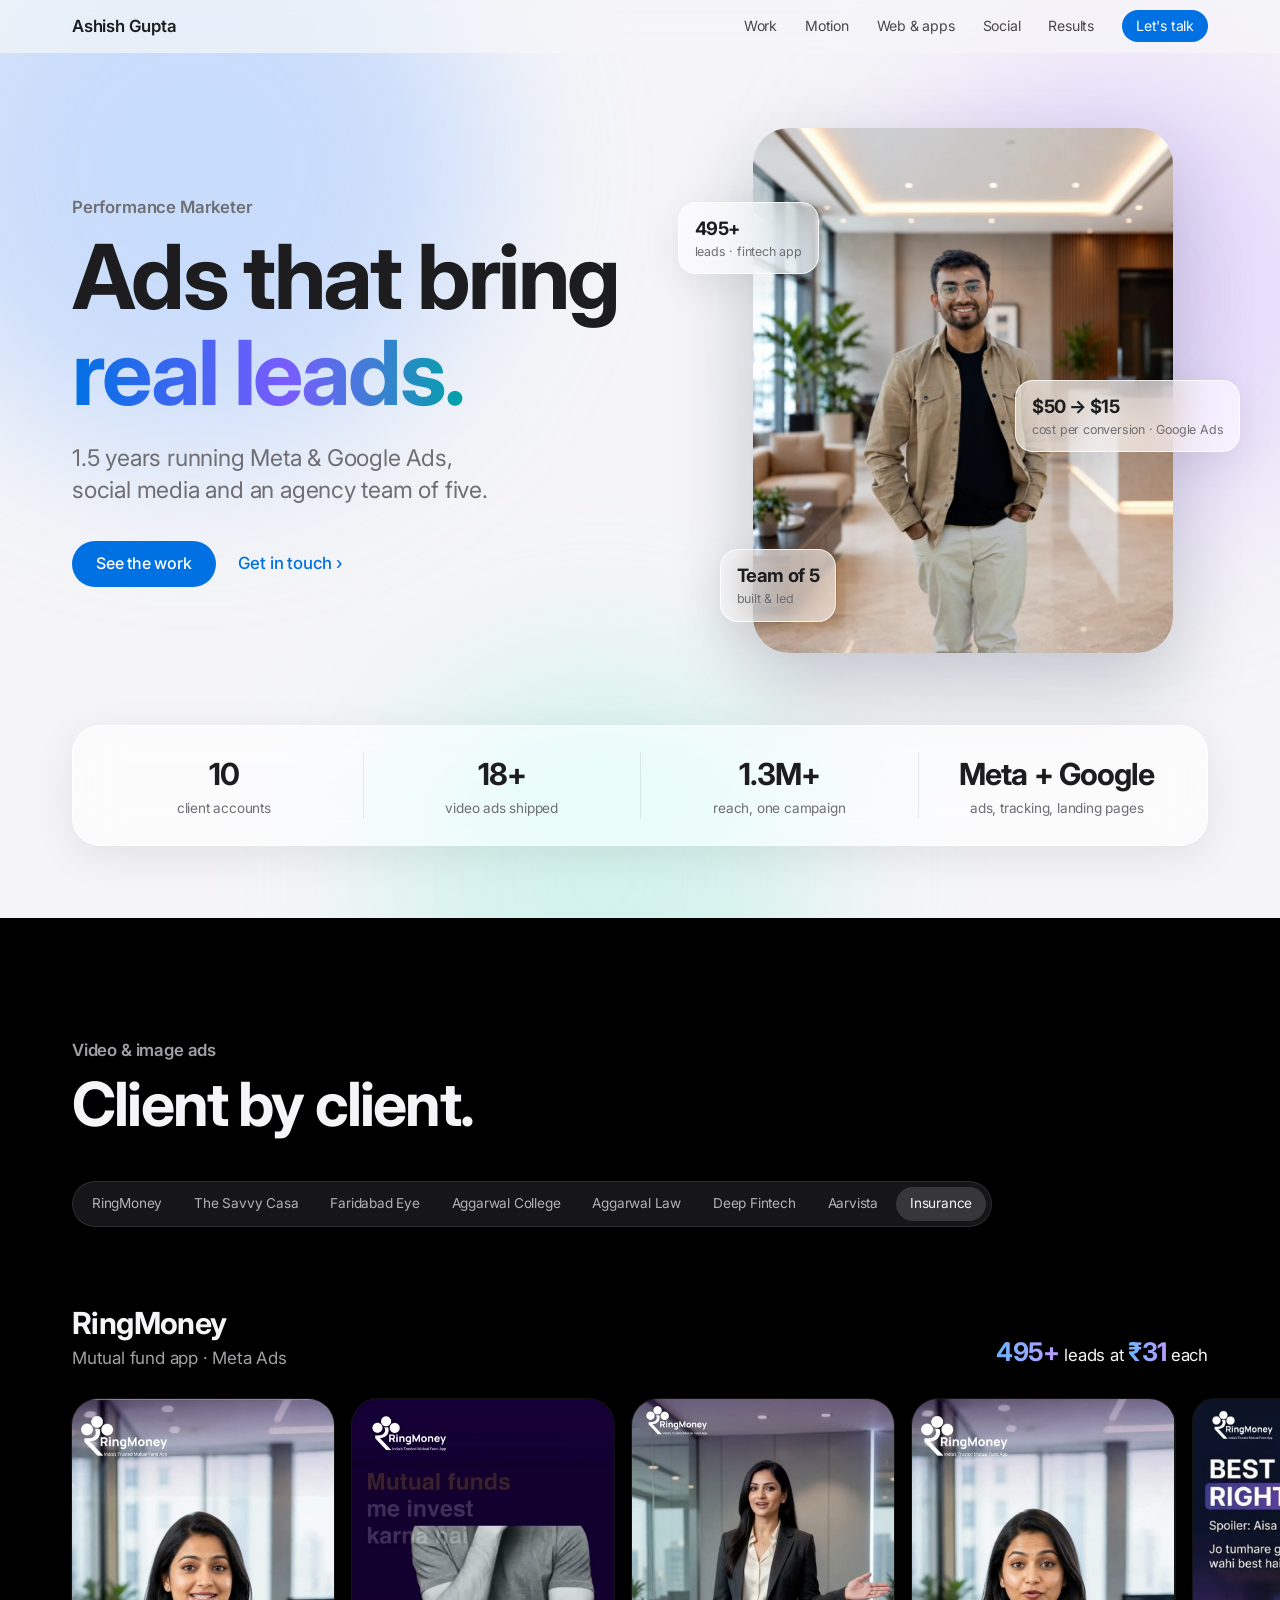
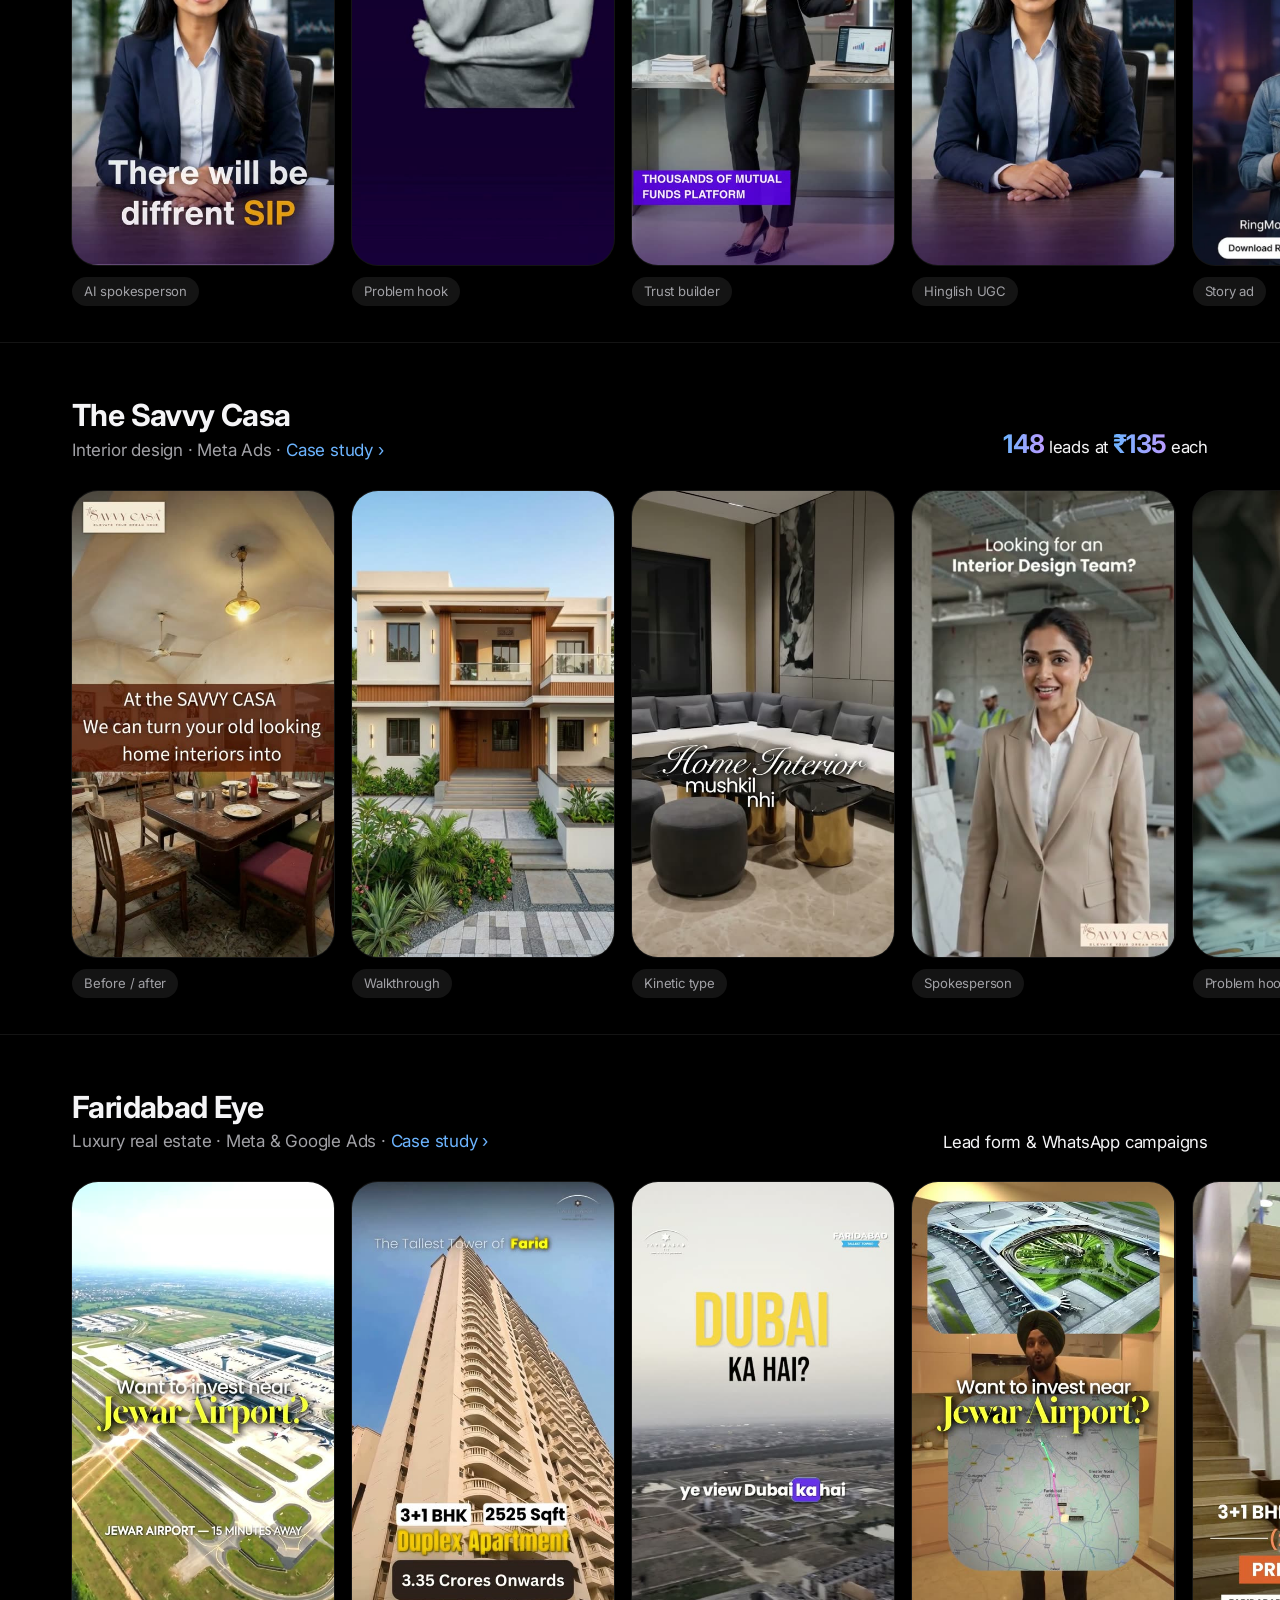
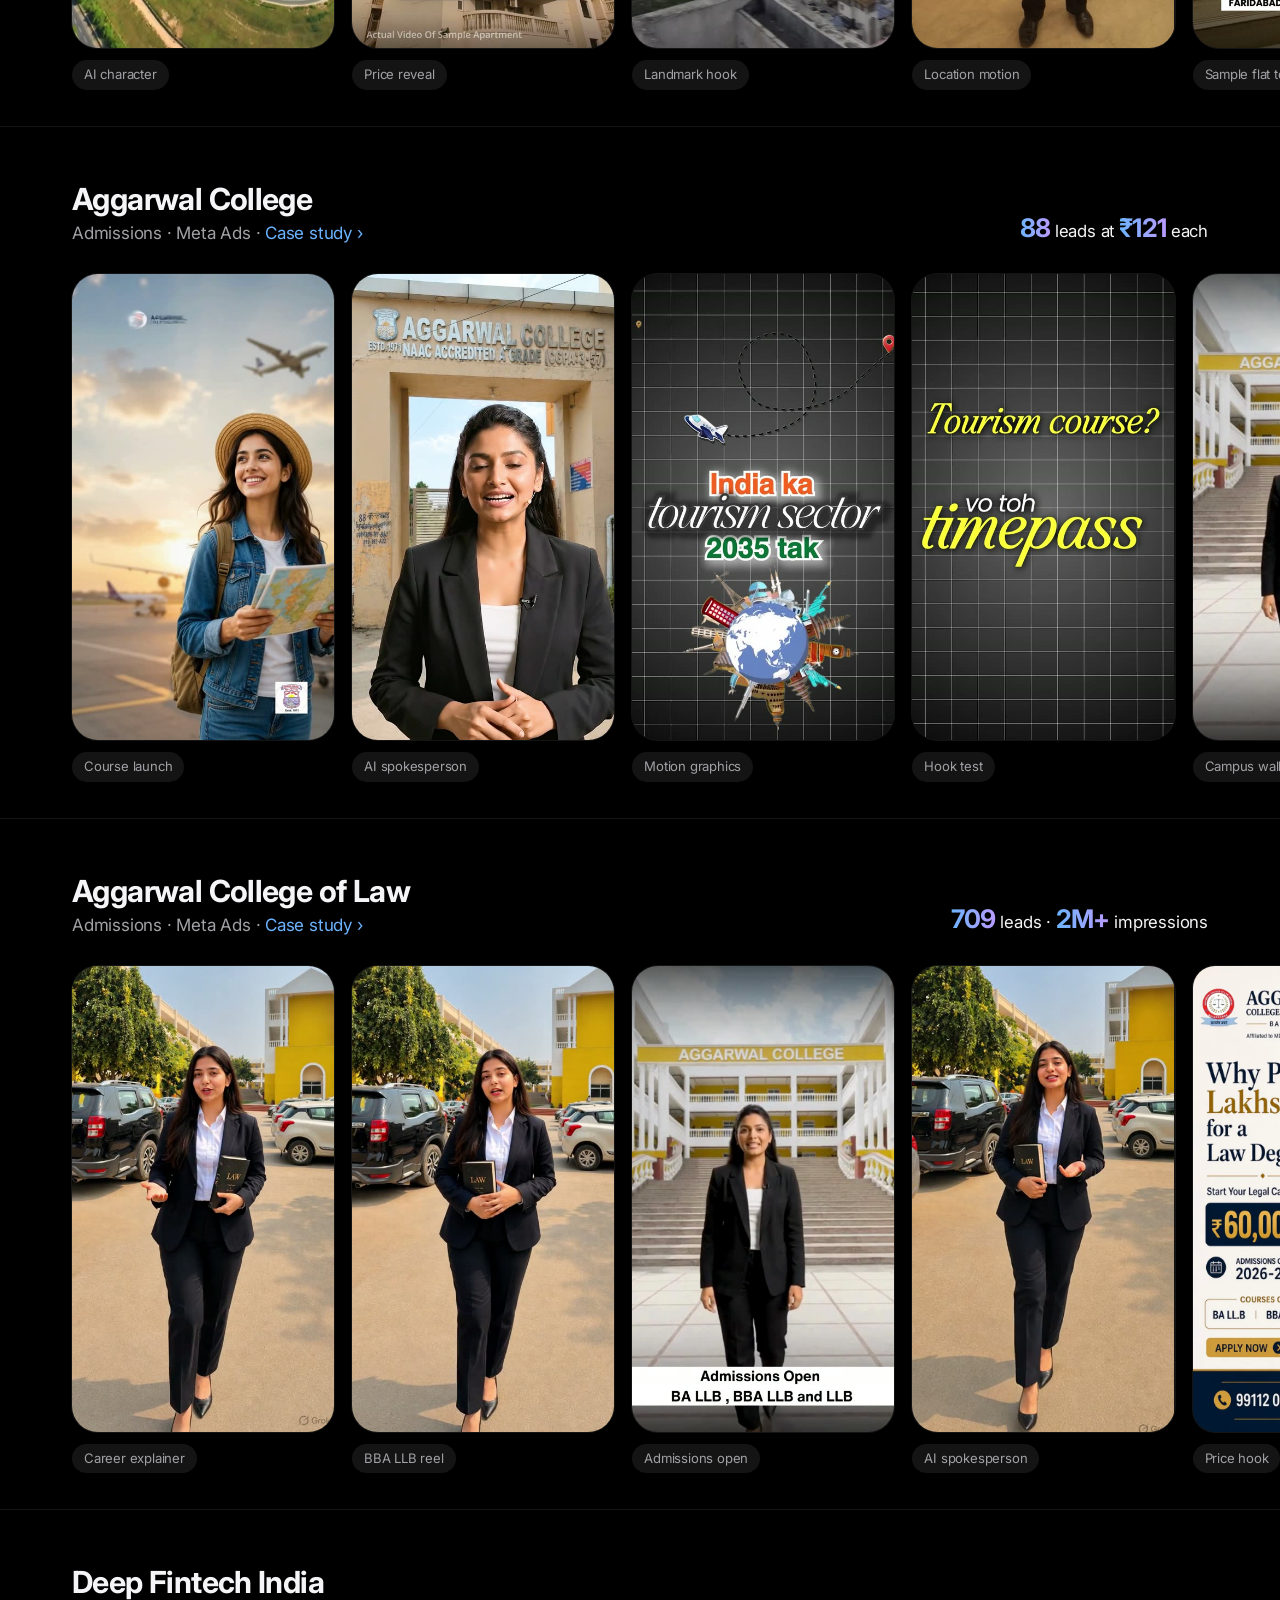
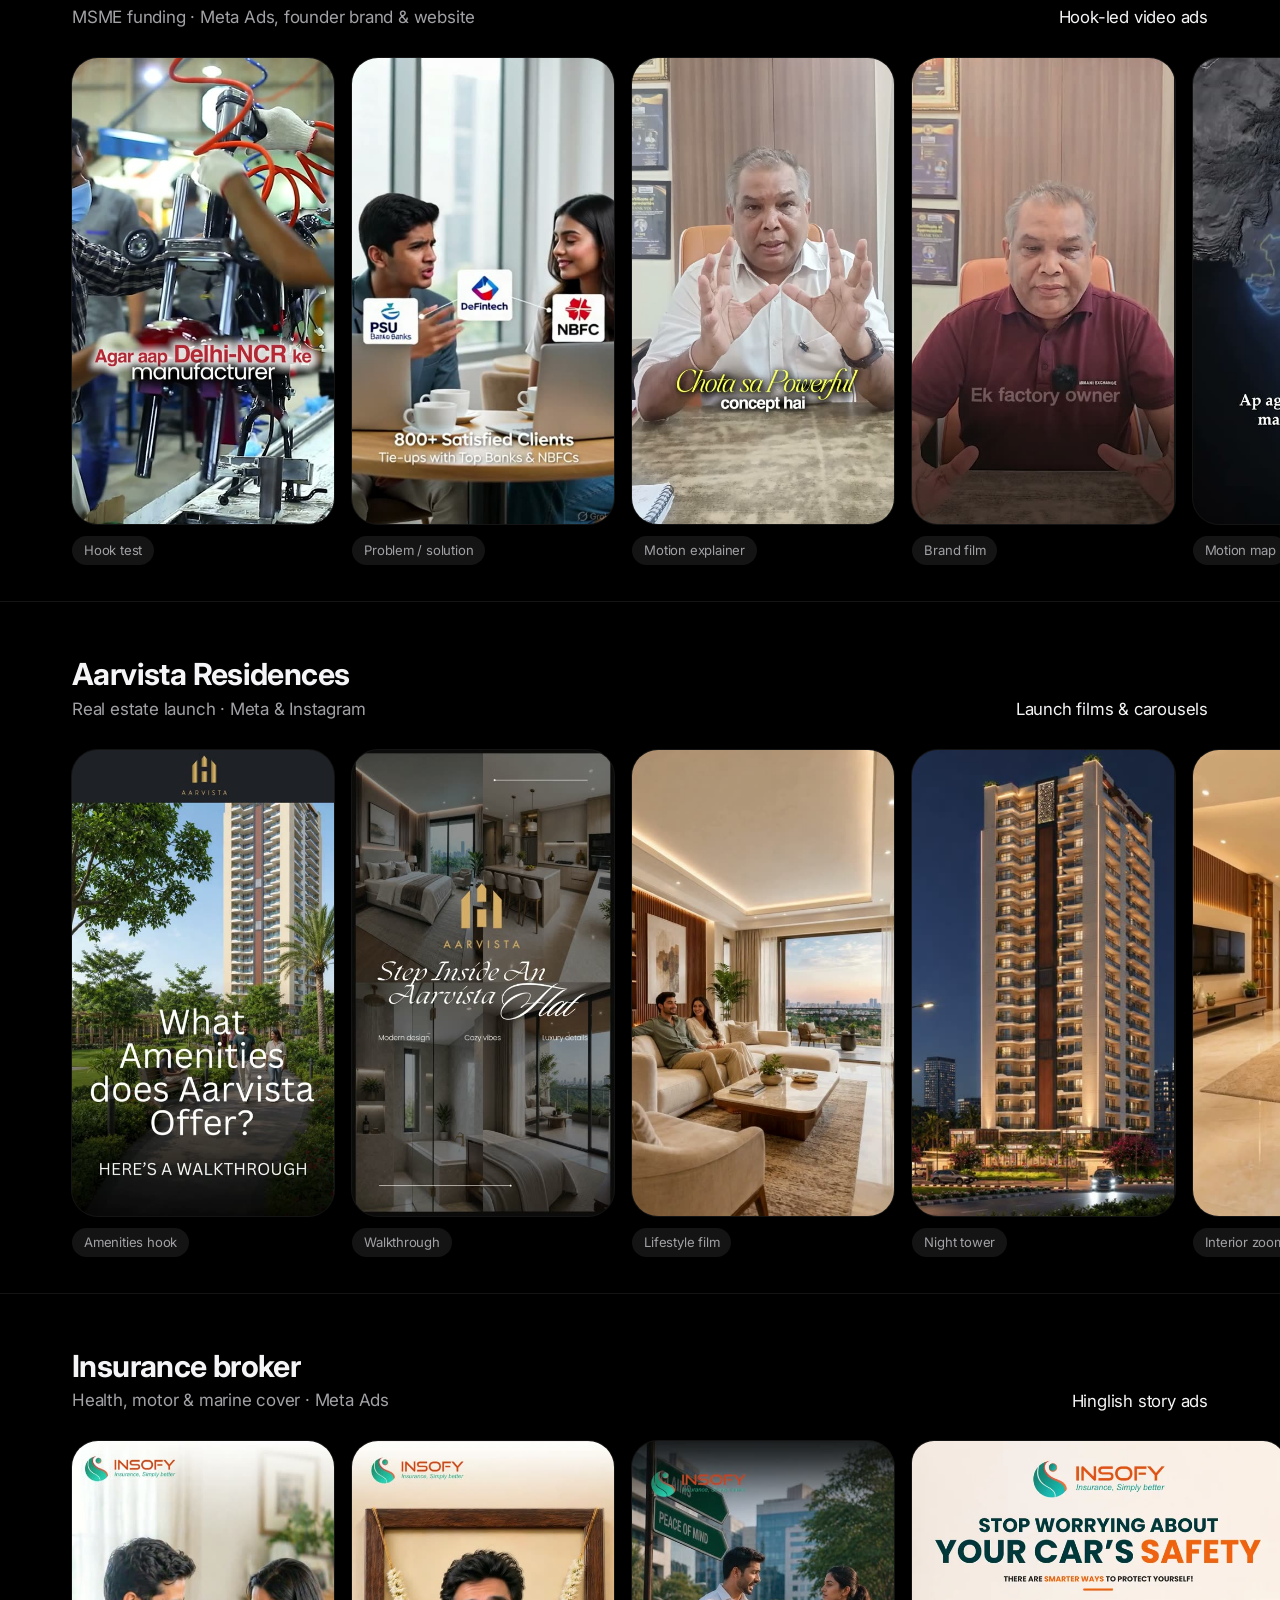
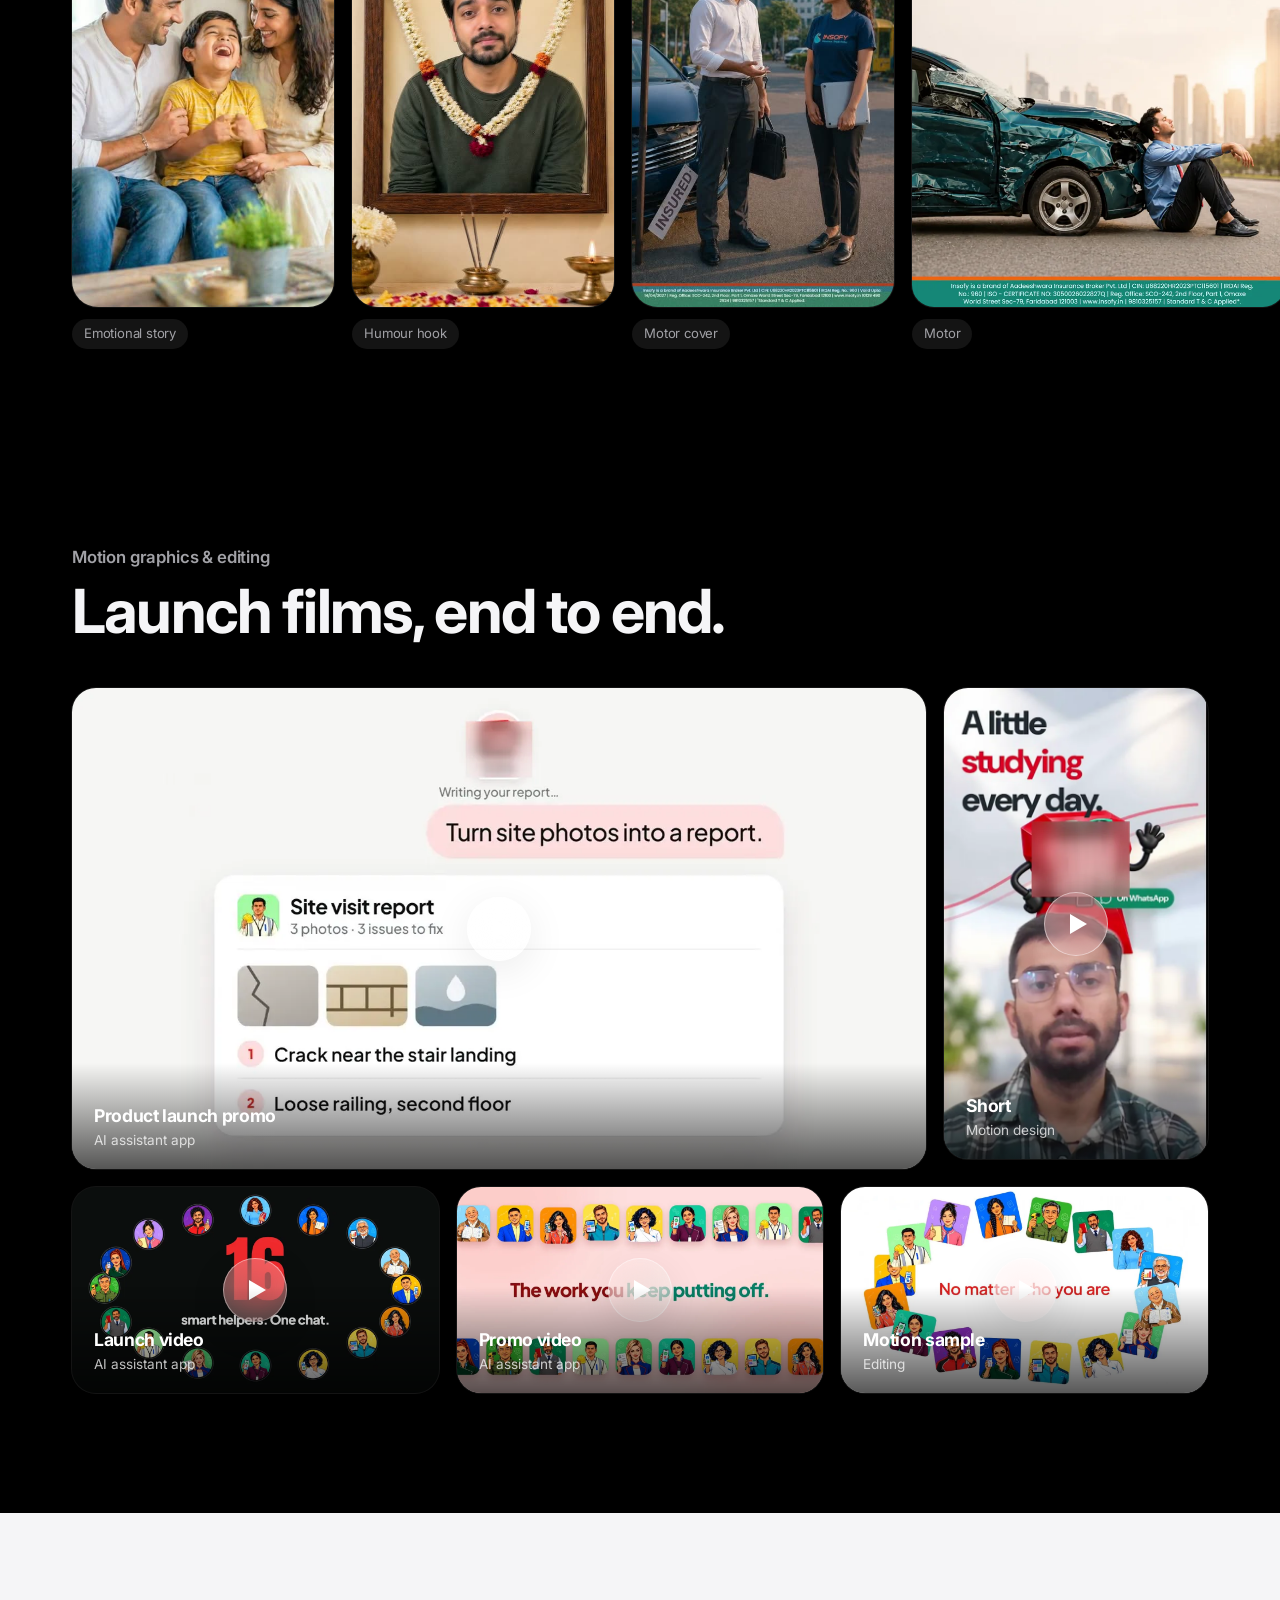
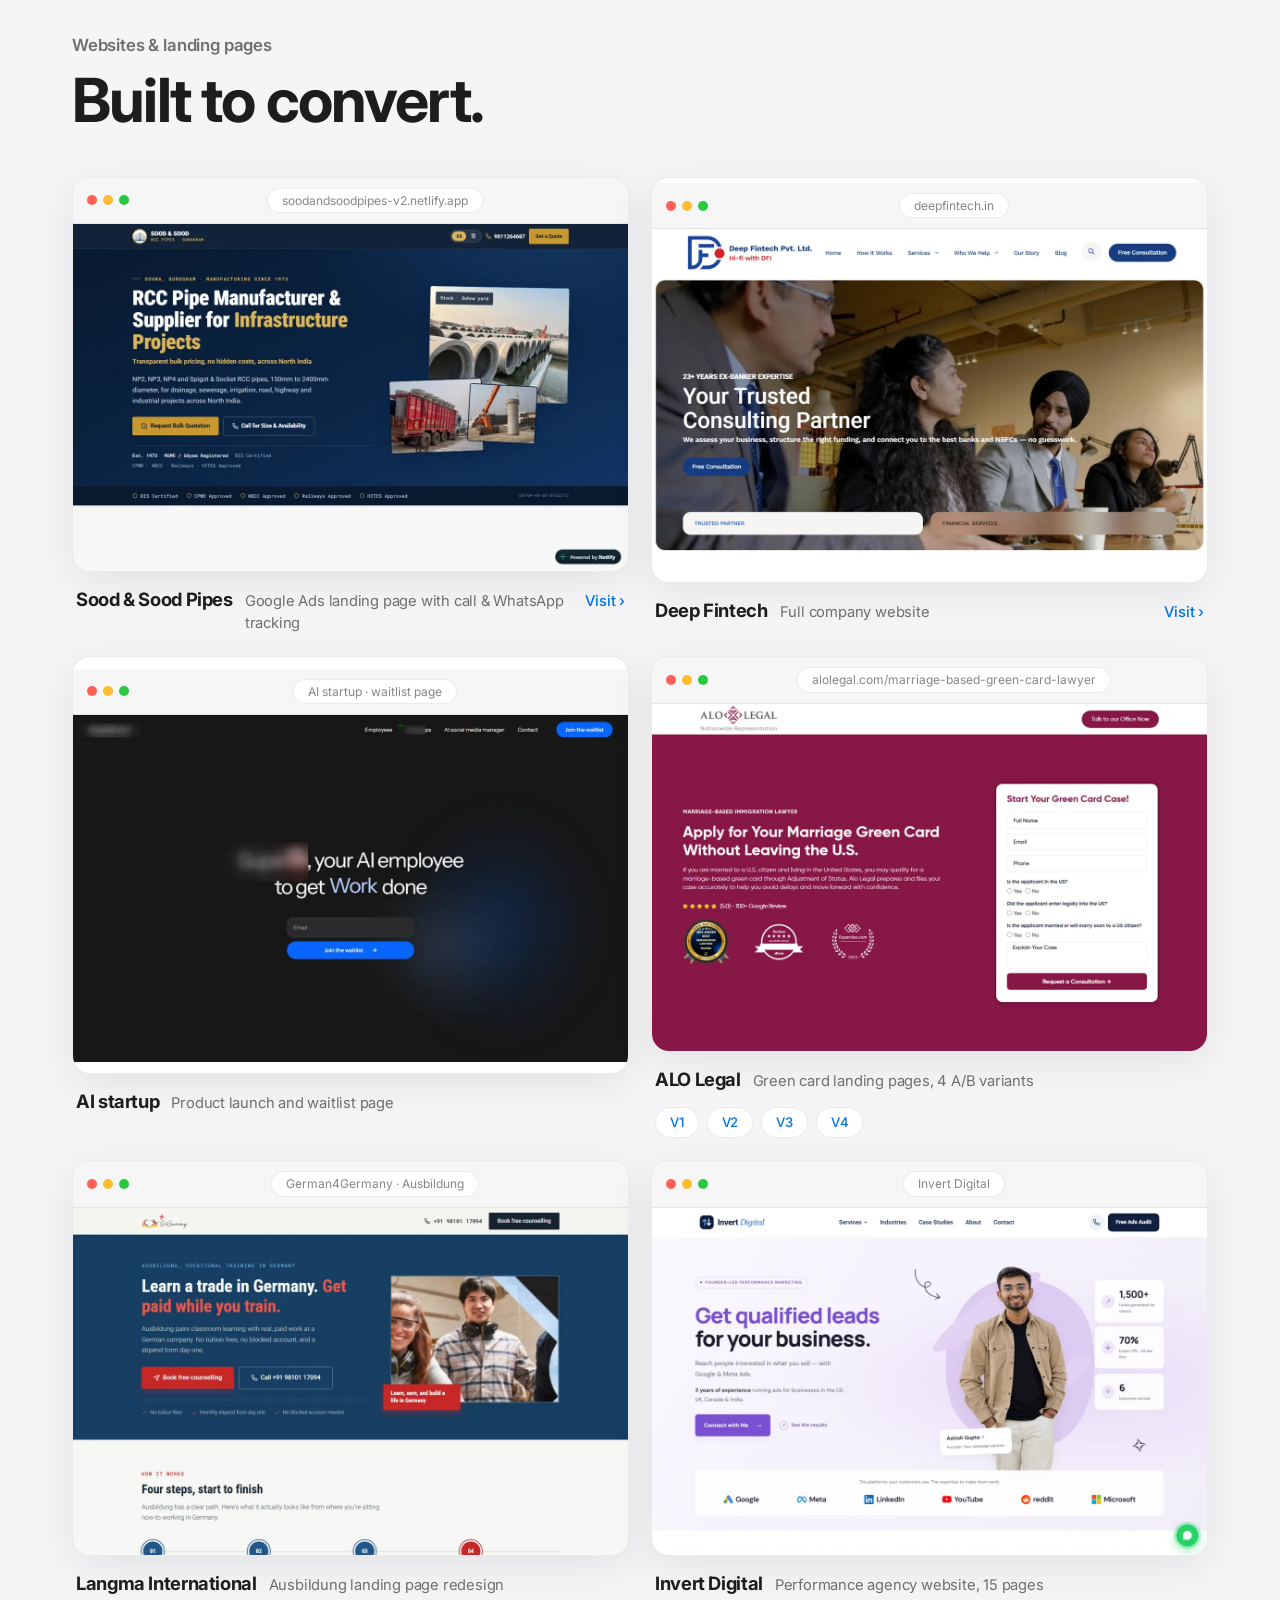
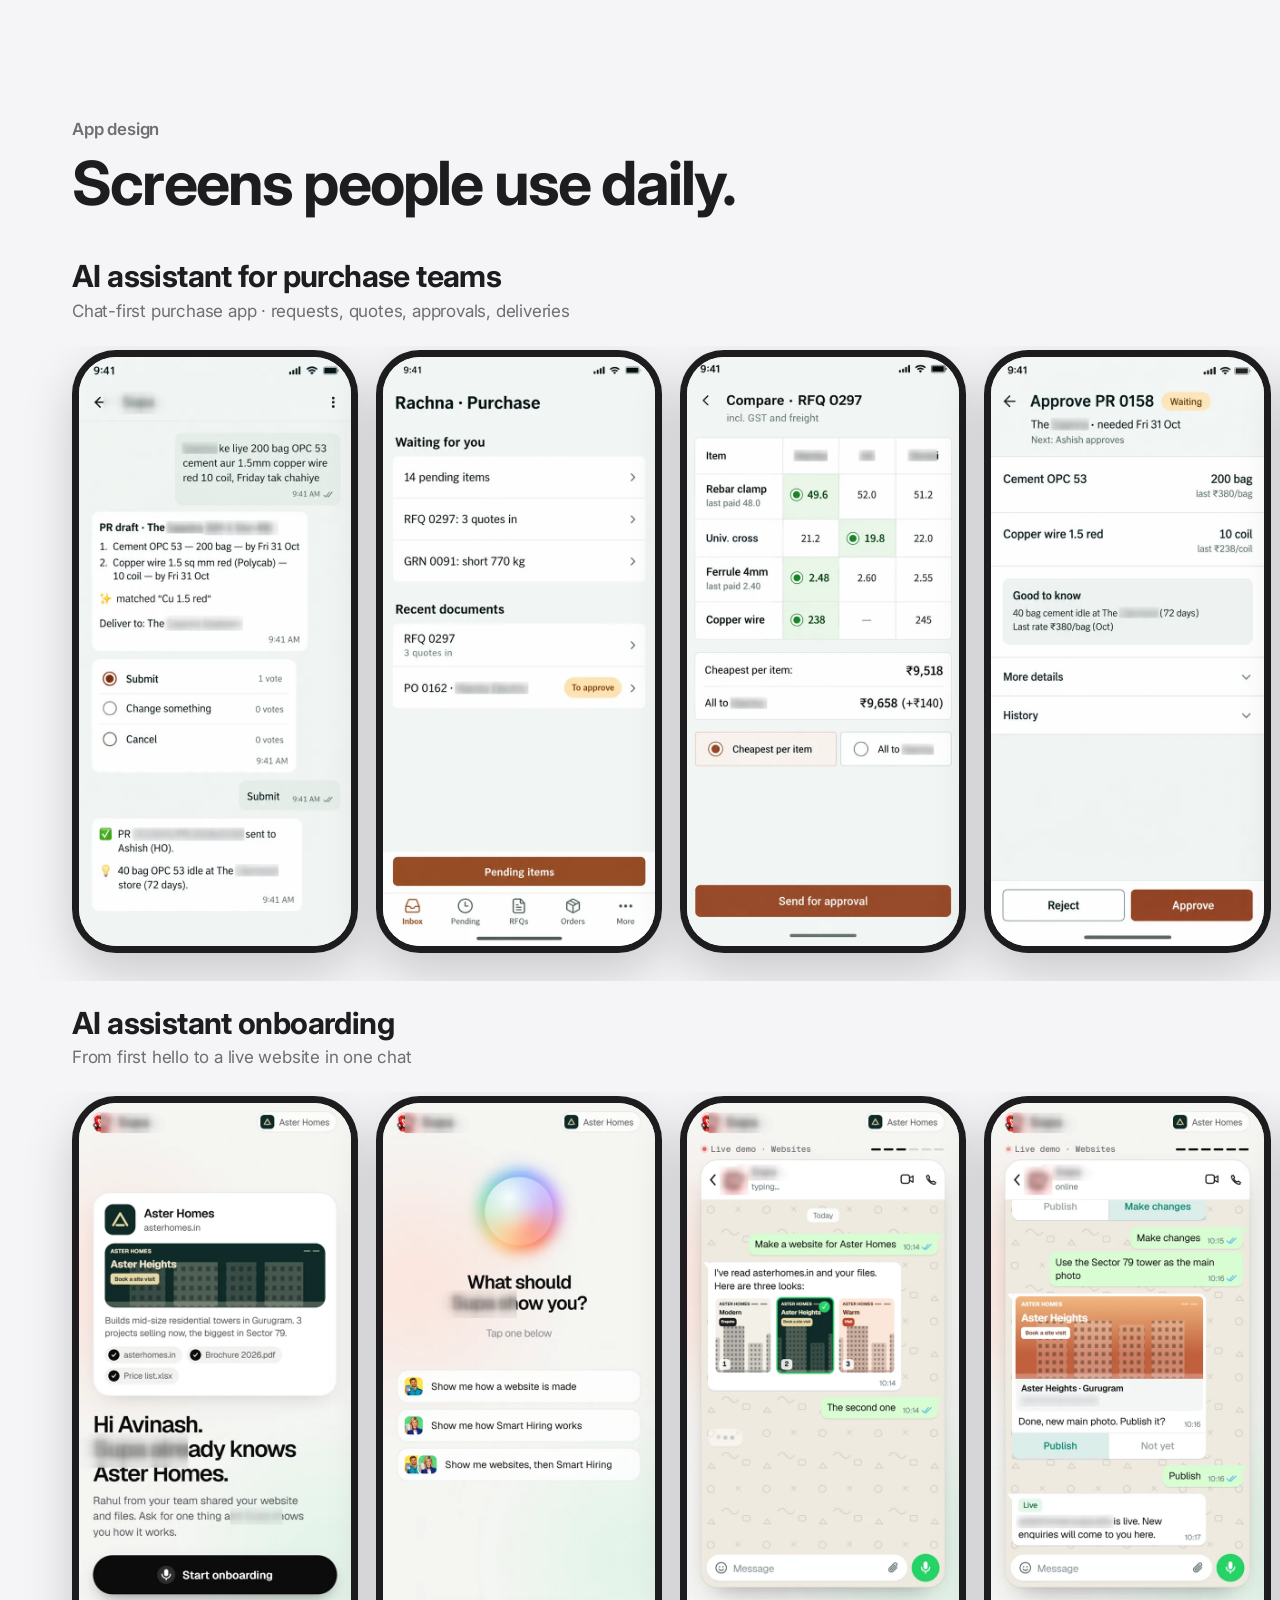
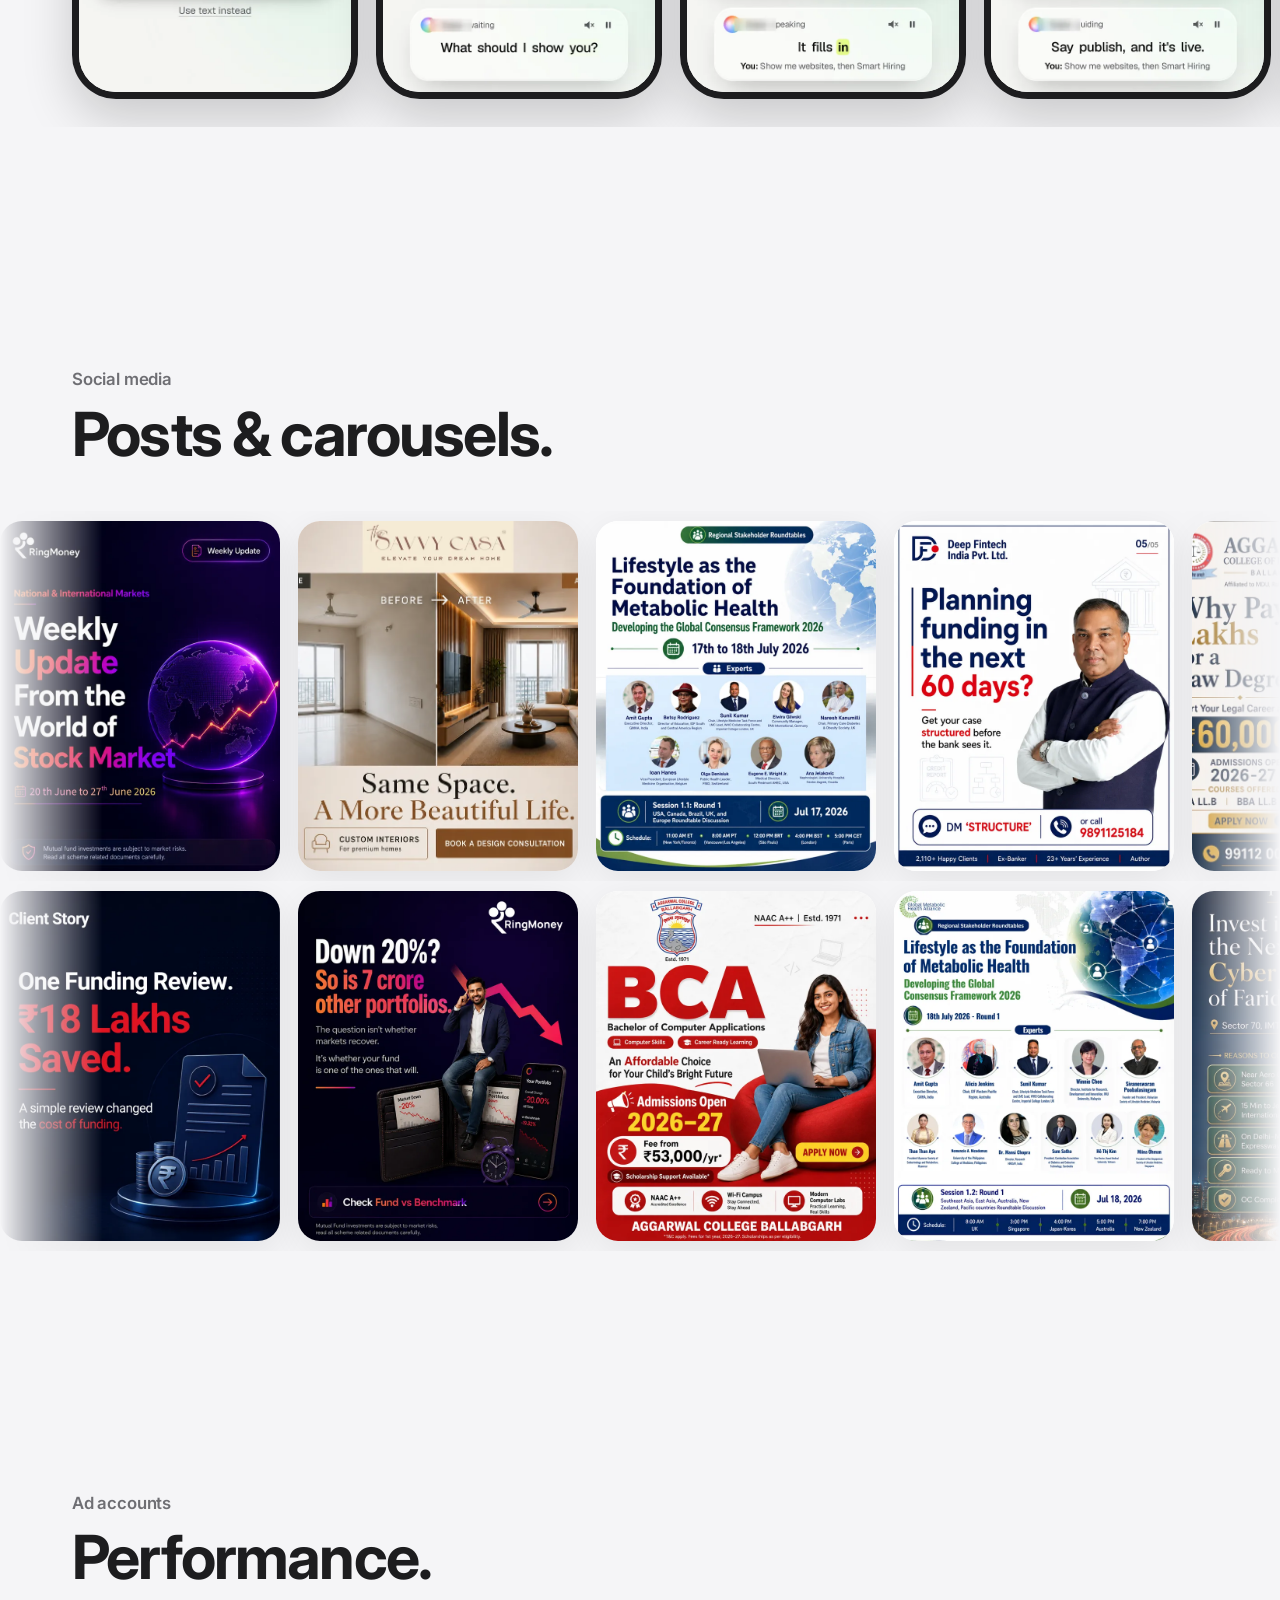
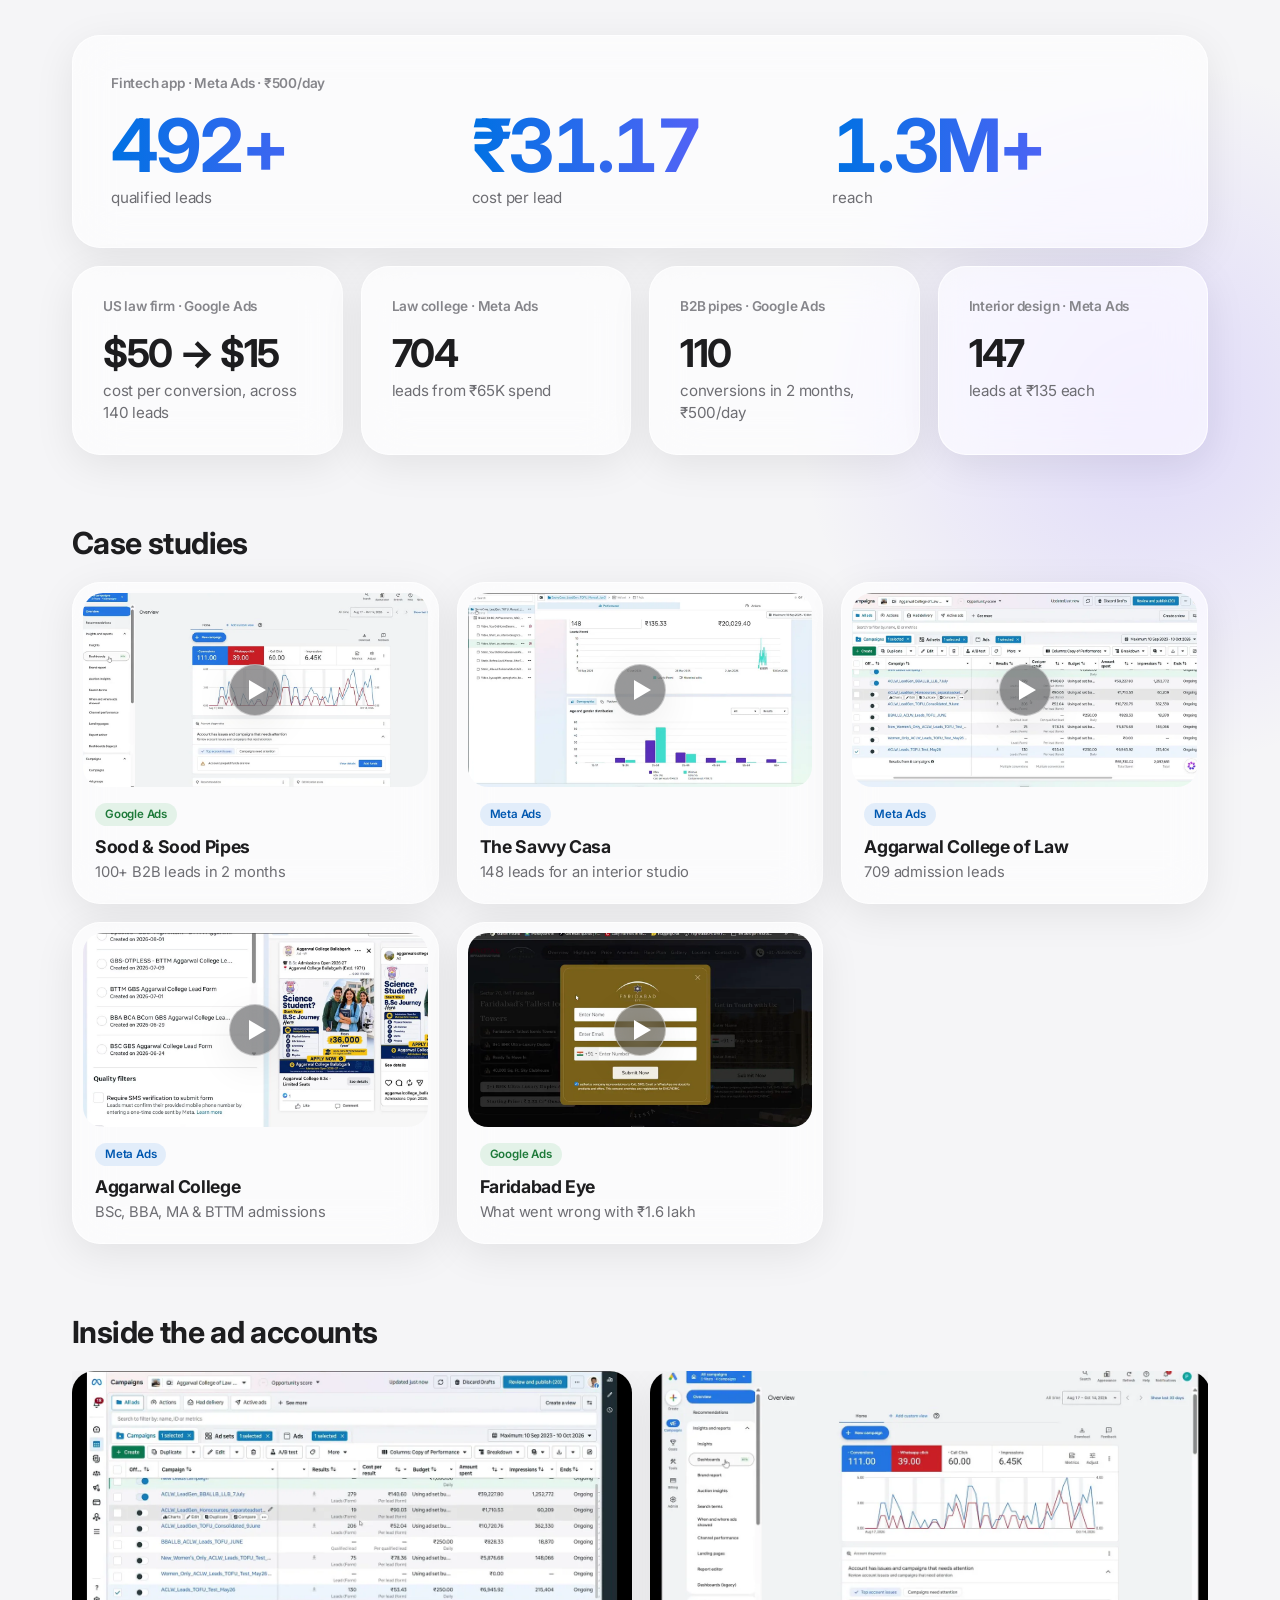
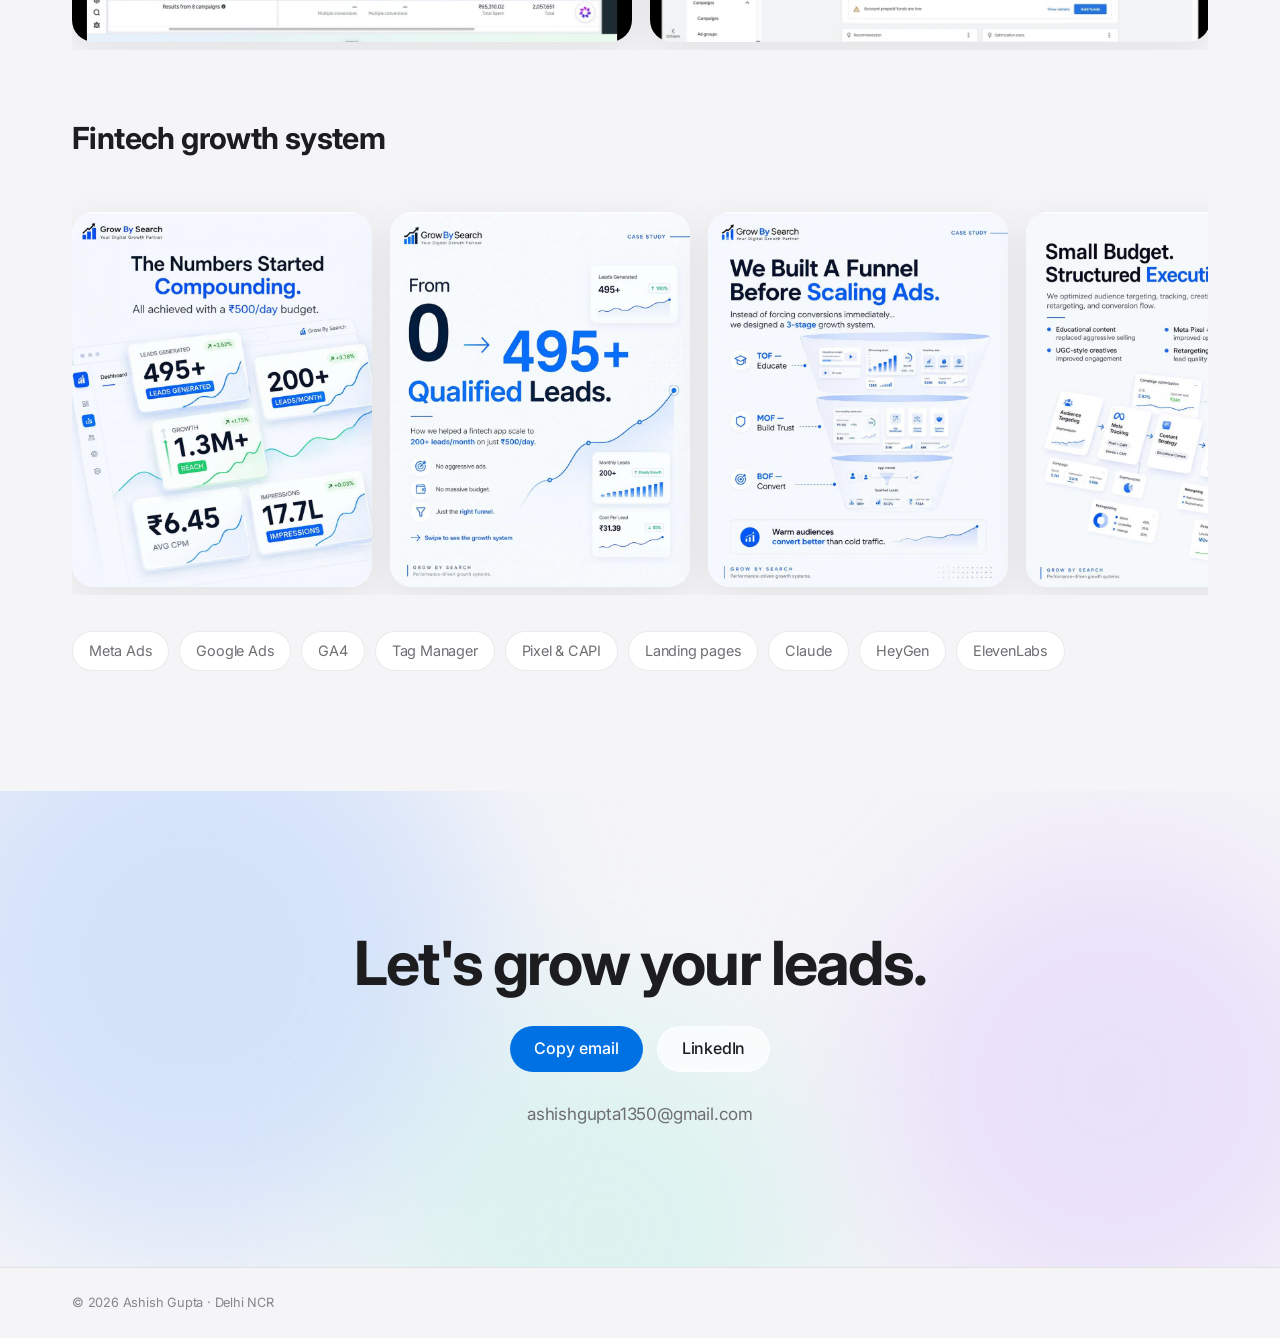
==== index.html @ e483a914 "Portfolio v2: client ad strips, websites, app screens, case studies Co-Authored-By: Claude Opus 5.5 " ====
<!doctype html>
<html lang="en" class="no-js">
<head>
  <meta charset="utf-8">
  <meta name="viewport" content="width=device-width, initial-scale=1, viewport-fit=cover">
  <title>Ashish Gupta | Performance Marketer</title>
  <meta name="description" content="Ashish Gupta: performance marketer running Meta Ads, Google Ads, social media and video ads for brands in fintech, education, real estate and interiors.">
  <meta name="theme-color" content="#f5f5f7">
  <link rel="preconnect" href="https://fonts.googleapis.com">
  <link rel="preconnect" href="https://fonts.gstatic.com" crossorigin>
  <link rel="stylesheet" href="https://fonts.googleapis.com/css2?family=Inter:opsz,wght@14..32,400;14..32,500;14..32,600;14..32,700&display=swap">
  <link rel="stylesheet" href="css/site.css?v=5">
</head>
<body>
  <header class="site-header">
    <div class="container header-inner">
      <a class="logo" href="#top">Ashish Gupta</a>
      <button class="nav-toggle" aria-expanded="false" aria-controls="site-nav" aria-label="Menu"><span></span><span></span></button>
      <nav id="site-nav" class="site-nav">
        <a href="#work">Work</a>
        <a href="#motion">Motion</a>
        <a href="#web">Web &amp; apps</a>
        <a href="#social">Social</a>
        <a href="#results">Results</a>
        <a class="nav-cta" href="#contact">Let's talk</a>
      </nav>
    </div>
  </header>

  <main id="top">
    <!-- Hero -->
    <section class="hero">
      <div class="hero-mesh" aria-hidden="true"><i></i><i></i><i></i></div>
      <div class="container hero-grid">
        <div class="hero-copy">
          <p class="eyebrow reveal">Performance Marketer</p>
          <h1 class="reveal">Ads that bring<br><span class="grad">real leads.</span></h1>
          <p class="lead reveal">1.5 years running Meta &amp; Google Ads, social media and an agency team of five.</p>
          <div class="hero-actions reveal">
            <a class="btn btn-primary" href="#work">See the work</a>
            <a class="btn-link" href="#contact">Get in touch <span aria-hidden="true">›</span></a>
          </div>
        </div>
        <div class="hero-visual reveal">
          <div class="portrait" data-tilt>
            <img src="assets/images/ashish.webp" alt="Ashish Gupta" width="900" height="1124">
          </div>
          <div class="chip chip-a glass" data-depth="0.6"><b>495+</b><span>leads · fintech app</span></div>
          <div class="chip chip-b glass" data-depth="1"><b>$50 → $15</b><span>cost per conversion · Google Ads</span></div>
          <div class="chip chip-c glass" data-depth="0.8"><b>Team of 5</b><span>built &amp; led</span></div>
        </div>
      </div>

      <div class="container">
        <ul class="stats glass reveal">
          <li><b>10</b><span>client accounts</span></li>
          <li><b>18+</b><span>video ads shipped</span></li>
          <li><b>1.3M+</b><span>reach, one campaign</span></li>
          <li><b>Meta + Google</b><span>ads, tracking, landing pages</span></li>
        </ul>
      </div>
    </section>

    <!-- Client-by-client ads: video loops first, then the image ads that ran -->
    <section id="work" class="section section-dark">
      <div class="container">
        <div class="section-head reveal">
          <p class="eyebrow">Video &amp; image ads</p>
          <h2>Client by client.</h2>
        </div>
        <nav class="client-index glass-dark reveal" aria-label="Clients">
          <a href="#c-ringmoney">RingMoney</a>
          <a href="#c-savvy">The Savvy Casa</a>
          <a href="#c-fe">Faridabad Eye</a>
          <a href="#c-acb">Aggarwal College</a>
          <a href="#c-aclw">Aggarwal Law</a>
          <a href="#c-dfi">Deep Fintech</a>
          <a href="#c-arv">Aarvista</a>
          <a href="#c-ins">Insurance</a>
        </nav>
      </div>

      <div class="clients">
        <article class="client" id="c-ringmoney">
          <div class="container client-head reveal">
            <div>
              <h3>RingMoney</h3>
              <p>Mutual fund app · Meta Ads</p>
            </div>
            <p class="client-result"><b>495+</b> leads at <b>₹31</b> each</p>
          </div>
          <div class="reel">
            <figure class="clip"><video muted loop playsinline preload="none" poster="assets/video/rm-sip.jpg" data-src="assets/video/rm-sip.mp4"></video><figcaption>AI spokesperson</figcaption></figure>
            <figure class="clip"><video muted loop playsinline preload="none" poster="assets/video/rm-hook.jpg" data-src="assets/video/rm-hook.mp4"></video><figcaption>Problem hook</figcaption></figure>
            <figure class="clip"><video muted loop playsinline preload="none" poster="assets/video/rm-mfd.jpg" data-src="assets/video/rm-mfd.mp4"></video><figcaption>Trust builder</figcaption></figure>
            <figure class="clip"><video muted loop playsinline preload="none" poster="assets/video/rm-corporate.jpg" data-src="assets/video/rm-corporate.mp4"></video><figcaption>Hinglish UGC</figcaption></figure>
            <figure class="clip ad"><button data-full="assets/ads/rm-1.webp"><img src="assets/ads/rm-1.webp" alt="RingMoney story ad: best fund vs right fund" loading="lazy"></button><figcaption>Story ad</figcaption></figure>
            <figure class="clip ad"><button data-full="assets/ads/rm-2.webp"><img src="assets/ads/rm-2.webp" alt="RingMoney story ad: which fund is right" loading="lazy"></button><figcaption>Story ad</figcaption></figure>
            <figure class="clip ad"><button data-full="assets/ads/rm-3.webp"><img src="assets/ads/rm-3.webp" alt="RingMoney story ad: mutual funds confusing you" loading="lazy"></button><figcaption>Story ad</figcaption></figure>
          </div>
        </article>

        <article class="client" id="c-savvy">
          <div class="container client-head reveal">
            <div>
              <h3>The Savvy Casa</h3>
              <p>Interior design · Meta Ads · <a class="case-link" href="https://youtu.be/qmsydD4IloM" target="_blank" rel="noopener">Case study ›</a></p>
            </div>
            <p class="client-result"><b>148</b> leads at <b>₹135</b> each</p>
          </div>
          <div class="reel">
            <figure class="clip"><video muted loop playsinline preload="none" poster="assets/video/tsc-before.jpg" data-src="assets/video/tsc-before.mp4"></video><figcaption>Before / after</figcaption></figure>
            <figure class="clip"><video muted loop playsinline preload="none" poster="assets/video/tsc-walk.jpg" data-src="assets/video/tsc-walk.mp4"></video><figcaption>Walkthrough</figcaption></figure>
            <figure class="clip"><video muted loop playsinline preload="none" poster="assets/video/tsc-kinetic.jpg" data-src="assets/video/tsc-kinetic.mp4"></video><figcaption>Kinetic type</figcaption></figure>
            <figure class="clip"><video muted loop playsinline preload="none" poster="assets/video/tsc-spokes.jpg" data-src="assets/video/tsc-spokes.mp4"></video><figcaption>Spokesperson</figcaption></figure>
            <figure class="clip"><video muted loop playsinline preload="none" poster="assets/video/tsc-money.jpg" data-src="assets/video/tsc-money.mp4"></video><figcaption>Problem hook</figcaption></figure>
            <figure class="clip ad"><button data-full="assets/ads/tsc-1.webp"><img src="assets/ads/tsc-1.webp" alt="Savvy Casa ad: premium interiors without the contractor chaos" loading="lazy"></button><figcaption>Story ad</figcaption></figure>
            <figure class="clip ad"><button data-full="assets/ads/tsc-2.webp"><img src="assets/ads/tsc-2.webp" alt="Savvy Casa ad: looking for an interior design team" loading="lazy"></button><figcaption>Story ad</figcaption></figure>
            <figure class="clip ad"><button data-full="assets/ads/tsc-3.webp"><img src="assets/ads/tsc-3.webp" alt="Savvy Casa before and after feed ad" loading="lazy"></button><figcaption>Before / after</figcaption></figure>
            <figure class="clip ad"><button data-full="assets/ads/tsc-4.webp"><img src="assets/ads/tsc-4.webp" alt="Savvy Casa carousel card: same home, completely different feeling" loading="lazy"></button><figcaption>Carousel</figcaption></figure>
            <figure class="clip ad"><button data-full="assets/ads/tsc-5.webp"><img src="assets/ads/tsc-5.webp" alt="Savvy Casa carousel card: every detail matters" loading="lazy"></button><figcaption>Carousel</figcaption></figure>
            <figure class="clip ad"><button data-full="assets/ads/tsc-6.webp"><img src="assets/ads/tsc-6.webp" alt="Savvy Casa feed ad: your dream home starts here" loading="lazy"></button><figcaption>Feed ad</figcaption></figure>
          </div>
        </article>

        <article class="client" id="c-fe">
          <div class="container client-head reveal">
            <div>
              <h3>Faridabad Eye</h3>
              <p>Luxury real estate · Meta &amp; Google Ads · <a class="case-link" href="https://youtu.be/UJQVALC80Ek" target="_blank" rel="noopener">Case study ›</a></p>
            </div>
            <p class="client-result">Lead form &amp; WhatsApp campaigns</p>
          </div>
          <div class="reel">
            <figure class="clip"><video muted loop playsinline preload="none" poster="assets/video/fe-sardar.jpg" data-src="assets/video/fe-sardar.mp4"></video><figcaption>AI character</figcaption></figure>
            <figure class="clip"><video muted loop playsinline preload="none" poster="assets/video/fe-335.jpg" data-src="assets/video/fe-335.mp4"></video><figcaption>Price reveal</figcaption></figure>
            <figure class="clip"><video muted loop playsinline preload="none" poster="assets/video/fe-tallest.jpg" data-src="assets/video/fe-tallest.mp4"></video><figcaption>Landmark hook</figcaption></figure>
            <figure class="clip"><video muted loop playsinline preload="none" poster="assets/video/fe-map.jpg" data-src="assets/video/fe-map.mp4"></video><figcaption>Location motion</figcaption></figure>
            <figure class="clip"><video muted loop playsinline preload="none" poster="assets/video/fe-price.jpg" data-src="assets/video/fe-price.mp4"></video><figcaption>Sample flat tour</figcaption></figure>
            <figure class="clip"><video muted loop playsinline preload="none" poster="assets/video/fe-tower.jpg" data-src="assets/video/fe-tower.mp4"></video><figcaption>Walkthrough</figcaption></figure>
            <figure class="clip ad"><button data-full="assets/ads/fe-1.webp"><img src="assets/ads/fe-1.webp" alt="The Crown of Faridabad story ad: next cyber hub" loading="lazy"></button><figcaption>Story ad</figcaption></figure>
            <figure class="clip ad"><button data-full="assets/ads/fe-2.webp"><img src="assets/ads/fe-2.webp" alt="The Crown of Faridabad story ad: premium location" loading="lazy"></button><figcaption>Story ad</figcaption></figure>
            <figure class="clip ad"><button data-full="assets/ads/fe-3.webp"><img src="assets/ads/fe-3.webp" alt="The Crown of Faridabad story ad: three growth drivers" loading="lazy"></button><figcaption>Story ad</figcaption></figure>
            <figure class="clip ad"><button data-full="assets/ads/fe-4.webp"><img src="assets/ads/fe-4.webp" alt="The Crown of Faridabad story ad: near Aero City and Jewar" loading="lazy"></button><figcaption>Story ad</figcaption></figure>
            <figure class="clip ad"><button data-full="assets/ads/fe-5.webp"><img src="assets/ads/fe-5.webp" alt="The Crown of Faridabad story ad: the Burj Khalifa of Faridabad" loading="lazy"></button><figcaption>Story ad</figcaption></figure>
          </div>
        </article>

        <article class="client" id="c-acb">
          <div class="container client-head reveal">
            <div>
              <h3>Aggarwal College</h3>
              <p>Admissions · Meta Ads · <a class="case-link" href="https://youtu.be/kneyUUiND60" target="_blank" rel="noopener">Case study ›</a></p>
            </div>
            <p class="client-result"><b>88</b> leads at <b>₹121</b> each</p>
          </div>
          <div class="reel">
            <figure class="clip"><video muted loop playsinline preload="none" poster="assets/video/acb-travel.jpg" data-src="assets/video/acb-travel.mp4"></video><figcaption>Course launch</figcaption></figure>
            <figure class="clip"><video muted loop playsinline preload="none" poster="assets/video/acb-gate.jpg" data-src="assets/video/acb-gate.mp4"></video><figcaption>AI spokesperson</figcaption></figure>
            <figure class="clip"><video muted loop playsinline preload="none" poster="assets/video/acb-motion.jpg" data-src="assets/video/acb-motion.mp4"></video><figcaption>Motion graphics</figcaption></figure>
            <figure class="clip"><video muted loop playsinline preload="none" poster="assets/video/acb-books.jpg" data-src="assets/video/acb-books.mp4"></video><figcaption>Hook test</figcaption></figure>
            <figure class="clip"><video muted loop playsinline preload="none" poster="assets/video/acb-walk.jpg" data-src="assets/video/acb-walk.mp4"></video><figcaption>Campus walk</figcaption></figure>
            <figure class="clip"><video muted loop playsinline preload="none" poster="assets/video/acb-spokes.jpg" data-src="assets/video/acb-spokes.mp4"></video><figcaption>Spokesperson</figcaption></figure>
            <figure class="clip ad"><button data-full="assets/ads/acb-1.webp"><img src="assets/ads/acb-1.webp" alt="Aggarwal College BSc admission story ad with fees" loading="lazy"></button><figcaption>BSc · story ad</figcaption></figure>
            <figure class="clip ad"><button data-full="assets/ads/acb-2.webp"><img src="assets/ads/acb-2.webp" alt="Aggarwal College MA admission story ad" loading="lazy"></button><figcaption>MA · story ad</figcaption></figure>
            <figure class="clip ad"><button data-full="assets/ads/acb-4.webp"><img src="assets/ads/acb-4.webp" alt="Aggarwal College BTTM admissions ad" loading="lazy"></button><figcaption>BTTM launch</figcaption></figure>
            <figure class="clip ad"><button data-full="assets/ads/acb-5.webp"><img src="assets/ads/acb-5.webp" alt="Aggarwal College BTTM ad: turn wanderlust into a career" loading="lazy"></button><figcaption>BTTM · story ad</figcaption></figure>
            <figure class="clip ad"><button data-full="assets/ads/acb-3.webp"><img src="assets/ads/acb-3.webp" alt="Aggarwal College BA and BCom admission ad" loading="lazy"></button><figcaption>BA &amp; BCom · feed ad</figcaption></figure>
            <figure class="clip ad"><button data-full="assets/ads/acb-6.webp"><img src="assets/ads/acb-6.webp" alt="Aggarwal College BSc feed ad with fees and scholarship" loading="lazy"></button><figcaption>BSc · feed ad</figcaption></figure>
          </div>
        </article>

        <article class="client" id="c-aclw">
          <div class="container client-head reveal">
            <div>
              <h3>Aggarwal College of Law</h3>
              <p>Admissions · Meta Ads · <a class="case-link" href="https://youtu.be/EU_zB-air2g" target="_blank" rel="noopener">Case study ›</a></p>
            </div>
            <p class="client-result"><b>709</b> leads · <b>2M+</b> impressions</p>
          </div>
          <div class="reel">
            <figure class="clip"><video muted loop playsinline preload="none" poster="assets/video/aclw-career.jpg" data-src="assets/video/aclw-career.mp4"></video><figcaption>Career explainer</figcaption></figure>
            <figure class="clip"><video muted loop playsinline preload="none" poster="assets/video/aclw-bba.jpg" data-src="assets/video/aclw-bba.mp4"></video><figcaption>BBA LLB reel</figcaption></figure>
            <figure class="clip"><video muted loop playsinline preload="none" poster="assets/video/aclw-admit.jpg" data-src="assets/video/aclw-admit.mp4"></video><figcaption>Admissions open</figcaption></figure>
            <figure class="clip"><video muted loop playsinline preload="none" poster="assets/video/aclw-llb.jpg" data-src="assets/video/aclw-llb.mp4"></video><figcaption>AI spokesperson</figcaption></figure>
            <figure class="clip ad"><button data-full="assets/ads/aclw-1.webp"><img src="assets/ads/aclw-1.webp" alt="Law college story ad: why pay lakhs for a law degree" loading="lazy"></button><figcaption>Price hook</figcaption></figure>
            <figure class="clip ad"><button data-full="assets/ads/aclw-2.webp"><img src="assets/ads/aclw-2.webp" alt="Law college story ad for parents of daughters" loading="lazy"></button><figcaption>Parent audience</figcaption></figure>
            <figure class="clip ad"><button data-full="assets/ads/aclw-3.webp"><img src="assets/ads/aclw-3.webp" alt="Law college story ad: trusted by parents" loading="lazy"></button><figcaption>Trust</figcaption></figure>
            <figure class="clip ad"><button data-full="assets/ads/aclw-4.webp"><img src="assets/ads/aclw-4.webp" alt="Law college story ad: empowering women" loading="lazy"></button><figcaption>Brand</figcaption></figure>
            <figure class="clip ad"><button data-full="assets/ads/aclw-5.webp"><img src="assets/ads/aclw-5.webp" alt="BBA LLB Hons ad: a law degree that does more" loading="lazy"></button><figcaption>BBA LLB launch</figcaption></figure>
            <figure class="clip ad"><button data-full="assets/ads/aclw-6.webp"><img src="assets/ads/aclw-6.webp" alt="BBA LLB ad: save two years" loading="lazy"></button><figcaption>Save 2 years</figcaption></figure>
          </div>
        </article>

        <article class="client" id="c-dfi">
          <div class="container client-head reveal">
            <div>
              <h3>Deep Fintech India</h3>
              <p>MSME funding · Meta Ads, founder brand &amp; website</p>
            </div>
            <p class="client-result">Hook-led video ads</p>
          </div>
          <div class="reel">
            <figure class="clip"><video muted loop playsinline preload="none" poster="assets/video/dfi-hook.jpg" data-src="assets/video/dfi-hook.mp4"></video><figcaption>Hook test</figcaption></figure>
            <figure class="clip"><video muted loop playsinline preload="none" poster="assets/video/dfi-quick.jpg" data-src="assets/video/dfi-quick.mp4"></video><figcaption>Problem / solution</figcaption></figure>
            <figure class="clip"><video muted loop playsinline preload="none" poster="assets/video/dfi-convince.jpg" data-src="assets/video/dfi-convince.mp4"></video><figcaption>Motion explainer</figcaption></figure>
            <figure class="clip"><video muted loop playsinline preload="none" poster="assets/video/dfi-office.jpg" data-src="assets/video/dfi-office.mp4"></video><figcaption>Brand film</figcaption></figure>
            <figure class="clip"><video muted loop playsinline preload="none" poster="assets/video/dfi-map.jpg" data-src="assets/video/dfi-map.mp4"></video><figcaption>Motion map</figcaption></figure>
            <figure class="clip ad"><button data-full="assets/ads/dfi-1.webp"><img src="assets/ads/dfi-1.webp" alt="Deep Fintech carousel: stop applying to every bank" loading="lazy"></button><figcaption>Carousel</figcaption></figure>
            <figure class="clip ad"><button data-full="assets/ads/dfi-2.webp"><img src="assets/ads/dfi-2.webp" alt="Deep Fintech client story carousel" loading="lazy"></button><figcaption>Client story</figcaption></figure>
          </div>
        </article>

        <article class="client" id="c-arv">
          <div class="container client-head reveal">
            <div>
              <h3>Aarvista Residences</h3>
              <p>Real estate launch · Meta &amp; Instagram</p>
            </div>
            <p class="client-result">Launch films &amp; carousels</p>
          </div>
          <div class="reel">
            <figure class="clip"><video muted loop playsinline preload="none" poster="assets/video/arv-amenity.jpg" data-src="assets/video/arv-amenity.mp4"></video><figcaption>Amenities hook</figcaption></figure>
            <figure class="clip"><video muted loop playsinline preload="none" poster="assets/video/arv-inside.jpg" data-src="assets/video/arv-inside.mp4"></video><figcaption>Walkthrough</figcaption></figure>
            <figure class="clip"><video muted loop playsinline preload="none" poster="assets/video/arv-life.jpg" data-src="assets/video/arv-life.mp4"></video><figcaption>Lifestyle film</figcaption></figure>
            <figure class="clip"><video muted loop playsinline preload="none" poster="assets/video/arv-night.jpg" data-src="assets/video/arv-night.mp4"></video><figcaption>Night tower</figcaption></figure>
            <figure class="clip"><video muted loop playsinline preload="none" poster="assets/video/arv-zoom.jpg" data-src="assets/video/arv-zoom.mp4"></video><figcaption>Interior zoom</figcaption></figure>
            <figure class="clip ad"><button data-full="assets/ads/arv-1.webp"><img src="assets/ads/arv-1.webp" alt="Aarvista 3 and 4 BHK residences carousel" loading="lazy"></button><figcaption>Carousel</figcaption></figure>
            <figure class="clip ad"><button data-full="assets/ads/arv-2.webp"><img src="assets/ads/arv-2.webp" alt="Aarvista 4 BHK residence floor plan" loading="lazy"></button><figcaption>Floor plan</figcaption></figure>
            <figure class="clip ad"><button data-full="assets/ads/arv-3.webp"><img src="assets/ads/arv-3.webp" alt="Aarvista homebuyer guide: verify these 4 things on Haryana RERA" loading="lazy"></button><figcaption>RERA guide</figcaption></figure>
            <figure class="clip ad"><button data-full="assets/ads/arv-4.webp"><img src="assets/ads/arv-4.webp" alt="Aarvista property showcase carousel" loading="lazy"></button><figcaption>Showcase</figcaption></figure>
            <figure class="clip ad"><button data-full="assets/ads/arv-5.webp"><img src="assets/ads/arv-5.webp" alt="Aarvista landmark presence carousel" loading="lazy"></button><figcaption>Showcase</figcaption></figure>
          </div>
        </article>

        <article class="client" id="c-ins">
          <div class="container client-head reveal">
            <div>
              <h3>Insurance broker</h3>
              <p>Health, motor &amp; marine cover · Meta Ads</p>
            </div>
            <p class="client-result">Hinglish story ads</p>
          </div>
          <div class="reel">
            <figure class="clip"><video muted loop playsinline preload="none" poster="assets/video/ins-emotional.jpg" data-src="assets/video/ins-emotional.mp4"></video><figcaption>Emotional story</figcaption></figure>
            <figure class="clip"><video muted loop playsinline preload="none" poster="assets/video/ins-funny.jpg" data-src="assets/video/ins-funny.mp4"></video><figcaption>Humour hook</figcaption></figure>
            <figure class="clip"><video muted loop playsinline preload="none" poster="assets/video/ins-car.jpg" data-src="assets/video/ins-car.mp4"></video><figcaption>Motor cover</figcaption></figure>
            <figure class="clip ad"><button data-full="assets/ads/ins-1.webp"><img src="assets/ads/ins-1.webp" alt="Car insurance post: stop worrying about your car's safety" loading="lazy"></button><figcaption>Motor</figcaption></figure>
            <figure class="clip ad"><button data-full="assets/ads/ins-2.webp"><img src="assets/ads/ins-2.webp" alt="Marine insurance post: shield your cargo" loading="lazy"></button><figcaption>Marine</figcaption></figure>
            <figure class="clip ad"><button data-full="assets/ads/ins-3.webp"><img src="assets/ads/ins-3.webp" alt="Health insurance post: health is not something to gamble with" loading="lazy"></button><figcaption>Health</figcaption></figure>
            <figure class="clip ad"><button data-full="assets/ads/ins-4.webp"><img src="assets/ads/ins-4.webp" alt="Insurance education post: risk is unpredictable" loading="lazy"></button><figcaption>Education</figcaption></figure>
            <figure class="clip ad"><button data-full="assets/ads/ins-5.webp"><img src="assets/ads/ins-5.webp" alt="Insurance post: new baby, new responsibilities" loading="lazy"></button><figcaption>Life stage</figcaption></figure>
          </div>
        </article>
      </div>
    </section>

    <!-- Motion graphics and editing (YouTube, loads on click) -->
    <section id="motion" class="section section-dark section-motion">
      <div class="container">
        <div class="section-head reveal">
          <p class="eyebrow">Motion graphics &amp; editing</p>
          <h2>Launch films, end to end.</h2>
        </div>

        <div class="films-top">
          <button class="film film-feature reveal" data-yt="9gXKqjP-nrY" aria-label="Play: product launch promo">
            <img src="assets/yt/9gXKqjP-nrY.webp" alt="" loading="lazy">
            <span class="play glass" aria-hidden="true"></span>
            <span class="film-meta"><b>Product launch promo</b><span>AI assistant app</span></span>
          </button>
          <button class="film film-short reveal" data-yt="Mnk6qmad_vg" aria-label="Play: YouTube Short">
            <img src="assets/yt/Mnk6qmad_vg.webp" alt="" loading="lazy">
            <span class="play glass" aria-hidden="true"></span>
            <span class="film-meta"><b>Short</b><span>Motion design</span></span>
          </button>
        </div>
        <div class="films-row">
          <button class="film reveal" data-yt="vOCwjVJIPeM" aria-label="Play: launch video">
            <img src="assets/yt/vOCwjVJIPeM.webp" alt="" loading="lazy">
            <span class="play glass" aria-hidden="true"></span>
            <span class="film-meta"><b>Launch video</b><span>AI assistant app</span></span>
          </button>
          <button class="film reveal" data-yt="2ib-aqjM2lk" aria-label="Play: promo video">
            <img src="assets/yt/2ib-aqjM2lk.webp" alt="" loading="lazy">
            <span class="play glass" aria-hidden="true"></span>
            <span class="film-meta"><b>Promo video</b><span>AI assistant app</span></span>
          </button>
          <button class="film reveal" data-yt="yDckaD9m3BA" aria-label="Play: motion graphics sample">
            <img src="assets/yt/yDckaD9m3BA.webp" alt="" loading="lazy">
            <span class="play glass" aria-hidden="true"></span>
            <span class="film-meta"><b>Motion sample</b><span>Editing</span></span>
          </button>
        </div>
      </div>
    </section>

    <!-- Websites and landing pages -->
    <section id="web" class="section section-web">
      <div class="container">
        <div class="section-head reveal">
          <p class="eyebrow">Websites &amp; landing pages</p>
          <h2>Built to convert.</h2>
        </div>
        <div class="sites">
          <article class="site-card reveal">
            <button class="browser" data-full="assets/web/sood-full.webp" aria-label="View the full Sood &amp; Sood landing page">
              <span class="browser-bar"><i></i><i></i><i></i><span>soodandsoodpipes-v2.netlify.app</span></span>
              <img src="assets/web/sood.webp" alt="Sood &amp; Sood Pipes landing page" loading="lazy">
            </button>
            <div class="site-text"><b>Sood &amp; Sood Pipes</b><span>Google Ads landing page with call &amp; WhatsApp tracking</span><a href="https://soodandsoodpipes-v2.netlify.app" target="_blank" rel="noopener">Visit ›</a></div>
          </article>
          <article class="site-card reveal">
            <button class="browser" data-full="assets/web/deepfintech.webp" aria-label="View the Deep Fintech website">
              <span class="browser-bar"><i></i><i></i><i></i><span>deepfintech.in</span></span>
              <img src="assets/web/deepfintech.webp" alt="Deep Fintech website" loading="lazy">
            </button>
            <div class="site-text"><b>Deep Fintech</b><span>Full company website</span><a href="https://deepfintech.in" target="_blank" rel="noopener">Visit ›</a></div>
          </article>
          <article class="site-card reveal">
            <button class="browser" data-full="assets/web/ai-launch.webp" aria-label="View the AI startup launch page">
              <span class="browser-bar"><i></i><i></i><i></i><span>AI startup · waitlist page</span></span>
              <img src="assets/web/ai-launch.webp" alt="Launch page for an AI employee product" loading="lazy">
            </button>
            <div class="site-text"><b>AI startup</b><span>Product launch and waitlist page</span></div>
          </article>
          <article class="site-card reveal">
            <button class="browser" data-full="assets/web/alolegal-full.webp?v=2" aria-label="View the full ALO Legal landing page">
              <span class="browser-bar"><i></i><i></i><i></i><span>alolegal.com/marriage-based-green-card-lawyer</span></span>
              <img src="assets/web/alolegal.webp?v=2" alt="ALO Legal marriage-based green card landing page" loading="lazy">
            </button>
            <div class="site-text"><b>ALO Legal</b><span>Green card landing pages, 4 A/B variants</span></div>
            <div class="variants">
              <a href="https://alolegal.com/marriage-based-green-card-lawyer/" target="_blank" rel="noopener">V1</a>
              <a href="https://alolegal.com/marriage-based-green-card-lawyer-new/" target="_blank" rel="noopener">V2</a>
              <a href="https://alolegal.com/marriage-based-green-card-lawyer-new-2/" target="_blank" rel="noopener">V3</a>
              <a href="https://alolegal.com/expert-marriage-based-green-card-lawyer/" target="_blank" rel="noopener">V4</a>
            </div>
          </article>
          <article class="site-card reveal">
            <button class="browser" data-full="assets/web/langma-full.webp" aria-label="View the full German4Germany landing page">
              <span class="browser-bar"><i></i><i></i><i></i><span>German4Germany · Ausbildung</span></span>
              <img src="assets/web/langma.webp" alt="German4Germany Ausbildung landing page" loading="lazy">
            </button>
            <div class="site-text"><b>Langma International</b><span>Ausbildung landing page redesign</span></div>
          </article>
          <article class="site-card reveal">
            <button class="browser" data-full="assets/web/invert-full.webp" aria-label="View the full Invert Digital website">
              <span class="browser-bar"><i></i><i></i><i></i><span>Invert Digital</span></span>
              <img src="assets/web/invert.webp" alt="Invert Digital agency website" loading="lazy">
            </button>
            <div class="site-text"><b>Invert Digital</b><span>Performance agency website, 15 pages</span></div>
          </article>
        </div>
      </div>
    </section>

    <!-- App UI design -->
    <section id="apps" class="section section-apps">
      <div class="container">
        <div class="section-head reveal">
          <p class="eyebrow">App design</p>
          <h2>Screens people use daily.</h2>
        </div>
        <div class="client-head app-head reveal">
          <div>
            <h3>AI assistant for purchase teams</h3>
            <p>Chat-first purchase app · requests, quotes, approvals, deliveries</p>
          </div>
        </div>
      </div>
      <div class="reel phones" data-lightbox-group>
        <button class="phone" data-full="assets/ui/erp-chat-request.webp"><img src="assets/ui/erp-chat-request.webp" alt="Raise a purchase request in chat" loading="lazy"></button>
        <button class="phone" data-full="assets/ui/erp-home.webp"><img src="assets/ui/erp-home.webp" alt="Purchase team home" loading="lazy"></button>
        <button class="phone" data-full="assets/ui/erp-compare.webp"><img src="assets/ui/erp-compare.webp" alt="Compare supplier quotes and award" loading="lazy"></button>
        <button class="phone" data-full="assets/ui/erp-approve.webp"><img src="assets/ui/erp-approve.webp" alt="Approve a purchase request" loading="lazy"></button>
        <button class="phone" data-full="assets/ui/erp-rfq.webp"><img src="assets/ui/erp-rfq.webp" alt="Supplier quote request over chat" loading="lazy"></button>
        <button class="phone" data-full="assets/ui/erp-deliveries.webp"><img src="assets/ui/erp-deliveries.webp" alt="Deliveries due" loading="lazy"></button>
        <button class="phone" data-full="assets/ui/erp-rates.webp"><img src="assets/ui/erp-rates.webp" alt="Rate history report" loading="lazy"></button>
      </div>
      <div class="container">
        <div class="client-head app-head reveal">
          <div>
            <h3>AI assistant onboarding</h3>
            <p>From first hello to a live website in one chat</p>
          </div>
        </div>
      </div>
      <div class="reel phones" data-lightbox-group>
        <button class="phone" data-full="assets/ui/onb-welcome.webp"><img src="assets/ui/onb-welcome.webp" alt="Onboarding welcome" loading="lazy"></button>
        <button class="phone" data-full="assets/ui/onb-ask.webp"><img src="assets/ui/onb-ask.webp" alt="Ask the assistant for anything" loading="lazy"></button>
        <button class="phone" data-full="assets/ui/onb-designs.webp"><img src="assets/ui/onb-designs.webp" alt="Design options" loading="lazy"></button>
        <button class="phone" data-full="assets/ui/onb-live.webp"><img src="assets/ui/onb-live.webp" alt="Website goes live" loading="lazy"></button>
        <button class="phone" data-full="assets/ui/onb-hiring.webp"><img src="assets/ui/onb-hiring.webp" alt="Hiring flow" loading="lazy"></button>
        <button class="phone" data-full="assets/ui/onb-done.webp"><img src="assets/ui/onb-done.webp" alt="Onboarding done" loading="lazy"></button>
      </div>
    </section>

    <!-- Social media gallery -->
    <section id="social" class="section section-social">
      <div class="container">
        <div class="section-head reveal">
          <p class="eyebrow">Social media</p>
          <h2>Posts &amp; carousels.</h2>
        </div>
      </div>
      <div class="marquee" data-lightbox-group>
        <div class="marquee-track">
          <button class="tile" data-full="assets/gallery/rm-weekly.webp"><img src="assets/gallery/rm-weekly.webp" alt="RingMoney weekly market recap carousel" loading="lazy"></button>
          <button class="tile" data-full="assets/gallery/tsc-ba.webp"><img src="assets/gallery/tsc-ba.webp" alt="The Savvy Casa before and after ad" loading="lazy"></button>
          <button class="tile" data-full="assets/gallery/gmha-1.webp"><img src="assets/gallery/gmha-1.webp" alt="GMHA roundtable speaker post" loading="lazy"></button>
          <button class="tile" data-full="assets/gallery/dfi-loan.webp"><img src="assets/gallery/dfi-loan.webp" alt="Deep Fintech carousel on loan applications" loading="lazy"></button>
          <button class="tile" data-full="assets/gallery/aclw-lakhs.webp"><img src="assets/gallery/aclw-lakhs.webp" alt="Law college admission ad" loading="lazy"></button>
          <button class="tile" data-full="assets/gallery/arv-show1.webp"><img src="assets/gallery/arv-show1.webp" alt="Residential project showcase carousel" loading="lazy"></button>
          <button class="tile" data-full="assets/gallery/rm-best.webp"><img src="assets/gallery/rm-best.webp" alt="RingMoney static ad" loading="lazy"></button>
          <button class="tile" data-full="assets/gallery/ins-post.webp"><img src="assets/gallery/ins-post.webp" alt="Insurance education post" loading="lazy"></button>
        </div>
      </div>
      <div class="marquee marquee-reverse" data-lightbox-group>
        <div class="marquee-track">
          <button class="tile" data-full="assets/gallery/dfi-story.webp"><img src="assets/gallery/dfi-story.webp" alt="Deep Fintech client story carousel" loading="lazy"></button>
          <button class="tile" data-full="assets/gallery/rm-stepup.webp"><img src="assets/gallery/rm-stepup.webp" alt="RingMoney step-up SIP carousel" loading="lazy"></button>
          <button class="tile" data-full="assets/gallery/acb-bca.webp"><img src="assets/gallery/acb-bca.webp" alt="Aggarwal College BCA admission post" loading="lazy"></button>
          <button class="tile" data-full="assets/gallery/gmha-2.webp"><img src="assets/gallery/gmha-2.webp" alt="GMHA roundtable session post" loading="lazy"></button>
          <button class="tile" data-full="assets/gallery/fe-crown.webp"><img src="assets/gallery/fe-crown.webp" alt="Crown of Faridabad property ad" loading="lazy"></button>
          <button class="tile" data-full="assets/gallery/arv-show2.webp"><img src="assets/gallery/arv-show2.webp" alt="Residential project interiors carousel" loading="lazy"></button>
          <button class="tile" data-full="assets/gallery/aclw-daughter.webp"><img src="assets/gallery/aclw-daughter.webp" alt="Law college ad for parents" loading="lazy"></button>
          <button class="tile" data-full="assets/gallery/rm-kaun.webp"><img src="assets/gallery/rm-kaun.webp" alt="RingMoney fund choice ad" loading="lazy"></button>
        </div>
      </div>
    </section>

    <!-- Ad accounts and performance -->
    <section id="results" class="section">
      <div class="container">
        <div class="section-head reveal">
          <p class="eyebrow">Ad accounts</p>
          <h2>Performance.</h2>
        </div>

        <div class="bento">
          <div class="card glass card-hero reveal">
            <p class="card-label">Fintech app · Meta Ads · ₹500/day</p>
            <div class="metric-row">
              <div><b data-count="495" data-suffix="+">495+</b><span>qualified leads</span></div>
              <div><b data-count="31.39" data-prefix="₹" data-decimals="2">₹31.39</b><span>cost per lead</span></div>
              <div><b data-count="1.3" data-suffix="M+" data-decimals="1">1.3M+</b><span>reach</span></div>
            </div>
          </div>
          <div class="card glass reveal">
            <p class="card-label">US law firm · Google Ads</p>
            <b class="big">$50 → $15</b>
            <span>cost per conversion, across 140 leads</span>
          </div>
          <div class="card glass reveal">
            <p class="card-label">Law college · Meta Ads</p>
            <b class="big" data-count="709">709</b>
            <span>leads from ₹65K spend</span>
          </div>
          <div class="card glass reveal">
            <p class="card-label">B2B pipes · Google Ads</p>
            <b class="big" data-count="111">111</b>
            <span>conversions in 2 months, ₹500/day</span>
          </div>
          <div class="card glass reveal">
            <p class="card-label">Interior design · Meta Ads</p>
            <b class="big" data-count="148">148</b>
            <span>leads at ₹135 each</span>
          </div>
        </div>

        <!-- Case-study videos (YouTube, loads on click) -->
        <h3 class="sub-head reveal">Case studies</h3>
        <div class="cases">
          <article class="case glass reveal">
            <button class="film" data-yt="DEhPfB-9gw4" aria-label="Play: Sood and Sood Google Ads case study">
              <img src="assets/proof/sood-overview.webp" alt="" loading="lazy">
              <span class="play glass" aria-hidden="true"></span>
            </button>
            <div class="case-text"><span class="pill pill-google">Google Ads</span><b>Sood &amp; Sood Pipes</b><span>100+ B2B leads in 2 months</span></div>
          </article>
          <article class="case glass reveal">
            <button class="film" data-yt="qmsydD4IloM" aria-label="Play: The Savvy Casa Meta Ads case study">
              <img src="assets/proof/savvy-results.webp" alt="" loading="lazy">
              <span class="play glass" aria-hidden="true"></span>
            </button>
            <div class="case-text"><span class="pill pill-meta">Meta Ads</span><b>The Savvy Casa</b><span>148 leads for an interior studio</span></div>
          </article>
          <article class="case glass reveal">
            <button class="film" data-yt="EU_zB-air2g" aria-label="Play: Aggarwal College of Law Meta Ads case study">
              <img src="assets/proof/aclw-campaigns.webp" alt="" loading="lazy">
              <span class="play glass" aria-hidden="true"></span>
            </button>
            <div class="case-text"><span class="pill pill-meta">Meta Ads</span><b>Aggarwal College of Law</b><span>709 admission leads</span></div>
          </article>
          <article class="case glass reveal">
            <button class="film" data-yt="kneyUUiND60" aria-label="Play: Aggarwal College Ballabhgarh Meta Ads case study">
              <img src="assets/proof/acb-leadforms.webp" alt="" loading="lazy">
              <span class="play glass" aria-hidden="true"></span>
            </button>
            <div class="case-text"><span class="pill pill-meta">Meta Ads</span><b>Aggarwal College</b><span>BSc, BBA, MA &amp; BTTM admissions</span></div>
          </article>
          <article class="case glass reveal">
            <button class="film" data-yt="UJQVALC80Ek" aria-label="Play: Faridabad Eye Google Ads breakdown">
              <img src="assets/proof/fe-landing.webp" alt="" loading="lazy">
              <span class="play glass" aria-hidden="true"></span>
            </button>
            <div class="case-text"><span class="pill pill-google">Google Ads</span><b>Faridabad Eye</b><span>What went wrong with ₹1.6 lakh</span></div>
          </article>
        </div>

        <!-- Screenshots from Ads Manager and Google Ads (frames from the case-study videos) -->
        <h3 class="sub-head reveal">Inside the ad accounts</h3>
        <div class="shots shots-wide" data-lightbox-group>
          <button class="shot reveal" data-full="assets/proof/aclw-campaigns.webp"><img src="assets/proof/aclw-campaigns.webp" alt="Meta Ads Manager: law college campaigns, 709 leads and ₹65,310 spent" loading="lazy"></button>
          <button class="shot reveal" data-full="assets/proof/sood-overview.webp"><img src="assets/proof/sood-overview.webp" alt="Google Ads overview: 111 conversions, 39 WhatsApp clicks, 60 calls" loading="lazy"></button>
          <button class="shot reveal" data-full="assets/proof/savvy-results.webp"><img src="assets/proof/savvy-results.webp" alt="Meta Ads Manager: 148 leads at ₹135.33 each, with age and gender split" loading="lazy"></button>
          <button class="shot reveal" data-full="assets/proof/sood-keywords.webp"><img src="assets/proof/sood-keywords.webp" alt="Google Ads keyword report for a B2B pipes manufacturer" loading="lazy"></button>
          <button class="shot reveal" data-full="assets/proof/acb-adsetup.webp"><img src="assets/proof/acb-adsetup.webp" alt="Meta ad setup for a BTTM course campaign" loading="lazy"></button>
        </div>

        <h3 class="sub-head reveal">Fintech growth system</h3>
        <div class="shots" data-lightbox-group>
          <button class="shot reveal" data-full="assets/proof/fintech-numbers.webp"><img src="assets/proof/fintech-numbers.webp" alt="Fintech campaign numbers: 495+ leads, 200+ a month, 1.3M reach" loading="lazy"></button>
          <button class="shot reveal" data-full="assets/proof/fintech-cover.webp"><img src="assets/proof/fintech-cover.webp" alt="Fintech case study: 0 to 495+ qualified leads" loading="lazy"></button>
          <button class="shot reveal" data-full="assets/proof/fintech-funnel.webp"><img src="assets/proof/fintech-funnel.webp" alt="Three-stage funnel built before scaling ads" loading="lazy"></button>
          <button class="shot reveal" data-full="assets/proof/fintech-system.webp"><img src="assets/proof/fintech-system.webp" alt="Campaign system: targeting, tracking, creatives, retargeting" loading="lazy"></button>
          <button class="shot reveal" data-full="assets/proof/agency-results.webp"><img src="assets/proof/agency-results.webp" alt="Agency client results" loading="lazy"></button>
        </div>

        <ul class="toolkit reveal" aria-label="Toolkit">
          <li>Meta Ads</li><li>Google Ads</li><li>GA4</li><li>Tag Manager</li><li>Pixel &amp; CAPI</li><li>Landing pages</li><li>Claude</li><li>HeyGen</li><li>ElevenLabs</li>
        </ul>
      </div>
    </section>

    <!-- Contact -->
    <section id="contact" class="section contact">
      <div class="hero-mesh mesh-soft" aria-hidden="true"><i></i><i></i><i></i></div>
      <div class="container contact-inner reveal">
        <h2>Let's grow your leads.</h2>
        <div class="contact-actions">
          <button class="btn btn-primary" type="button" data-copy="ashishgupta1350@gmail.com">Copy email</button>
          <a class="btn btn-glass" href="https://linkedin.com/in/ashishgupta1350" target="_blank" rel="noopener">LinkedIn</a>
        </div>
        <p class="contact-mail">ashishgupta1350@gmail.com</p>
      </div>
    </section>
  </main>

  <footer class="site-footer">
    <div class="container">
      <p>© <span data-year></span> Ashish Gupta · Delhi NCR</p>
    </div>
  </footer>

  <dialog class="lightbox" aria-label="Preview">
    <button class="lightbox-close" type="button" aria-label="Close">×</button>
    <div class="lightbox-body"></div>
  </dialog>

  <script src="js/main.js?v=4"></script>
</body>
</html>
---- css/site.css ----
/* ==========================================================================
   Portfolio Website — styles
   Apple-style layout: light canvas, one dark media section, frosted glass
   ========================================================================== */

:root {
  --bg: #f5f5f7;
  --bg-card: #ffffff;
  --ink: #1d1d1f;
  --ink-2: #6e6e73;
  --ink-3: #86868b;
  --blue: #0071e3;
  --blue-hover: #0077ed;
  --dark: #000000;
  --dark-2: #161617;
  --dark-ink: #f5f5f7;
  --dark-ink-2: #a1a1a6;
  --line: rgba(0, 0, 0, 0.08);
  --glass: rgba(255, 255, 255, 0.62);
  --glass-line: rgba(255, 255, 255, 0.75);
  --glass-dark: rgba(40, 40, 44, 0.55);
  --shadow: 0 10px 40px rgba(0, 0, 0, 0.08);
  --radius: 28px;
  --max-width: 1180px;
  --font: -apple-system, BlinkMacSystemFont, "SF Pro Display", "SF Pro Text", "Inter", "Segoe UI", system-ui, sans-serif;
  --ease: cubic-bezier(0.22, 1, 0.36, 1);
}

*, *::before, *::after { box-sizing: border-box; }
html { scroll-behavior: smooth; scroll-padding-top: 64px; }

body {
  margin: 0;
  font-family: var(--font);
  font-size: 17px;
  line-height: 1.47;
  letter-spacing: -0.012em;
  color: var(--ink);
  background: var(--bg);
  -webkit-font-smoothing: antialiased;
  overflow-x: hidden;
}

img, video { display: block; max-width: 100%; }
h1, h2, h3 { margin: 0; line-height: 1.07; letter-spacing: -0.03em; font-weight: 700; text-wrap: balance; }
h1 { font-size: clamp(2.8rem, 7vw, 5.6rem); }
h2 { font-size: clamp(2.2rem, 5vw, 3.8rem); }
h3 { font-size: clamp(1.4rem, 2.4vw, 1.9rem); letter-spacing: -0.02em; }
p { margin: 0; }
a { color: var(--blue); text-decoration: none; }
button { font: inherit; cursor: pointer; }
:focus-visible { outline: 2px solid var(--blue); outline-offset: 3px; border-radius: 8px; }

.container {
  width: 100%;
  max-width: var(--max-width);
  margin: 0 auto;
  padding-left: max(22px, env(safe-area-inset-left, 0px));
  padding-right: max(22px, env(safe-area-inset-right, 0px));
}

.eyebrow { font-size: 1.05rem; font-weight: 600; color: var(--ink-2); margin-bottom: 10px; letter-spacing: -0.01em; }

/* Glass surfaces */
.glass {
  background: var(--glass);
  border: 1px solid var(--glass-line);
  backdrop-filter: blur(24px) saturate(180%);
  -webkit-backdrop-filter: blur(24px) saturate(180%);
  box-shadow: var(--shadow);
}
.glass-dark {
  background: var(--glass-dark);
  border: 1px solid rgba(255, 255, 255, 0.1);
  backdrop-filter: blur(24px) saturate(160%);
  -webkit-backdrop-filter: blur(24px) saturate(160%);
}

/* Buttons */
.btn {
  display: inline-flex; align-items: center; justify-content: center;
  min-height: 46px; padding: 0 24px; border-radius: 999px; border: 0;
  font-size: 1rem; font-weight: 500; transition: background 0.25s, transform 0.25s var(--ease);
}
.btn:active { transform: scale(0.97); }
.btn-primary { background: var(--blue); color: #fff; }
.btn-primary:hover { background: var(--blue-hover); }
.btn-glass { background: rgba(255, 255, 255, 0.7); color: var(--ink); border: 1px solid var(--glass-line); backdrop-filter: blur(20px); -webkit-backdrop-filter: blur(20px); }
.btn-glass:hover { background: #fff; }
.btn-link { font-size: 1.05rem; font-weight: 500; }
.btn-link:hover { text-decoration: underline; }

/* Header */
.site-header {
  position: fixed; top: 0; left: 0; right: 0; z-index: 50;
  background: rgba(245, 245, 247, 0.72);
  backdrop-filter: blur(20px) saturate(180%);
  -webkit-backdrop-filter: blur(20px) saturate(180%);
  border-bottom: 1px solid transparent;
  transition: border-color 0.3s, background 0.3s;
  padding-top: env(safe-area-inset-top, 0px);
}
.site-header.is-scrolled { border-bottom-color: var(--line); }
.header-inner { display: flex; align-items: center; justify-content: space-between; height: 52px; }
.logo { font-weight: 600; color: var(--ink); font-size: 1.05rem; }
.site-nav { display: flex; align-items: center; gap: 28px; }
.site-nav a { color: var(--ink); font-size: 0.88rem; opacity: 0.8; transition: opacity 0.2s; }
.site-nav a:hover { opacity: 1; }
.site-nav .nav-cta { background: var(--blue); color: #fff; opacity: 1; padding: 6px 14px; border-radius: 999px; }
.nav-toggle { display: none; }

/* Hero */
.hero { position: relative; padding: 128px 0 72px; overflow: hidden; isolation: isolate; }
.hero-mesh { position: absolute; inset: 0; z-index: -1; pointer-events: none; }
.hero-mesh i {
  position: absolute; border-radius: 50%; filter: blur(80px); opacity: 0.55;
  animation: drift 18s var(--ease) infinite alternate;
}
.hero-mesh i:nth-child(1) { width: 46vw; height: 46vw; left: -8vw; top: -10vw; background: #a5c8ff; }
.hero-mesh i:nth-child(2) { width: 38vw; height: 38vw; right: -6vw; top: 4vw; background: #d9c2ff; animation-duration: 22s; }
.hero-mesh i:nth-child(3) { width: 34vw; height: 34vw; left: 30vw; bottom: -14vw; background: #b8f0e6; animation-duration: 26s; }
@keyframes drift {
  from { transform: translate3d(0, 0, 0) scale(1); }
  to { transform: translate3d(6vw, 4vw, 0) scale(1.15); }
}

.hero-grid { display: grid; grid-template-columns: 1.1fr 0.9fr; gap: 48px; align-items: center; }
.hero h1 { margin-bottom: 22px; }
.grad { background: linear-gradient(90deg, #0071e3, #7a5cff 55%, #00a2a8); -webkit-background-clip: text; background-clip: text; color: transparent; }
.lead { font-size: clamp(1.15rem, 1.8vw, 1.45rem); color: var(--ink-2); max-width: 30ch; line-height: 1.38; }
.hero-actions { display: flex; flex-wrap: wrap; align-items: center; gap: 22px; margin-top: 34px; }

.hero-visual { position: relative; justify-self: center; width: min(420px, 100%); }
.portrait {
  border-radius: 36px; overflow: hidden; aspect-ratio: 4 / 5;
  box-shadow: 0 30px 80px rgba(20, 30, 60, 0.22);
  transform: perspective(900px) rotateX(var(--rx, 0deg)) rotateY(var(--ry, 0deg));
  transition: transform 0.6s var(--ease);
}
.portrait img { width: 100%; height: 100%; object-fit: cover; object-position: center 20%; }

.chip {
  position: absolute; display: grid; gap: 1px; padding: 12px 16px; border-radius: 18px;
  font-size: 0.78rem; color: var(--ink-2); white-space: nowrap;
  transform: translate3d(var(--px, 0), var(--py, 0), 0);
  transition: transform 0.4s var(--ease);
}
.chip b { font-size: 1.15rem; color: var(--ink); letter-spacing: -0.02em; }
.chip-a { left: -18%; top: 14%; animation: bob 6s ease-in-out infinite; }
.chip-b { right: -16%; top: 48%; animation: bob 7s ease-in-out infinite 0.8s; }
.chip-c { left: -8%; bottom: 6%; animation: bob 6.5s ease-in-out infinite 1.6s; }
@keyframes bob { 50% { margin-top: -10px; } }

.stats {
  list-style: none; margin: 72px 0 0; padding: 26px 12px; border-radius: var(--radius);
  display: grid; grid-template-columns: repeat(4, 1fr);
}
.stats li { display: grid; gap: 2px; text-align: center; padding: 0 12px; }
.stats li + li { border-left: 1px solid var(--line); }
.stats b { font-size: clamp(1.3rem, 2.4vw, 1.9rem); letter-spacing: -0.03em; }
.stats span { font-size: 0.85rem; color: var(--ink-2); }

/* Sections */
.section { padding: 120px 0; position: relative; }
.section-head { margin-bottom: 44px; }

/* Dark video section */
.section-dark { background: var(--dark); color: var(--dark-ink); }
.section-dark .eyebrow { color: var(--dark-ink-2); }

.client-index {
  position: sticky; top: calc(64px + env(safe-area-inset-top, 0px)); z-index: 5;
  display: flex; gap: 4px; width: max-content; max-width: 100%; overflow-x: auto;
  padding: 5px; border-radius: 999px; margin-bottom: 24px; scrollbar-width: none;
}
.client-index::-webkit-scrollbar { display: none; }
.client-index a {
  color: var(--dark-ink); font-size: 0.85rem; padding: 7px 14px; border-radius: 999px; white-space: nowrap;
  opacity: 0.7; transition: background 0.25s, opacity 0.25s;
}
.client-index a:hover, .client-index a.is-active { opacity: 1; background: rgba(255, 255, 255, 0.14); }

.client { padding: 56px 0 8px; border-top: 1px solid rgba(255, 255, 255, 0.08); }
.client:first-child { border-top: 0; }
.client-head { display: flex; flex-wrap: wrap; align-items: flex-end; justify-content: space-between; gap: 12px 32px; margin-bottom: 24px; }
.client-head p { color: var(--dark-ink-2); margin-top: 6px; }
.client-result { font-size: 1.05rem; color: var(--dark-ink) !important; }
.client-result b { font-size: 1.6rem; letter-spacing: -0.03em; background: linear-gradient(90deg, #6cb4ff, #b99bff); -webkit-background-clip: text; background-clip: text; color: transparent; }

.reel {
  display: flex; gap: 18px; overflow-x: auto; scroll-snap-type: x mandatory;
  padding: 4px max(22px, calc((100vw - var(--max-width)) / 2 + 22px)) 28px;
  scroll-padding: 0 max(22px, calc((100vw - var(--max-width)) / 2 + 22px));
  scrollbar-width: none;
}
.reel::-webkit-scrollbar { display: none; }
/* Every card in a strip shares one height; width follows the creative's own ratio */
.reel { --strip-h: clamp(356px, 39vw, 466px); }
.clip { flex: 0 0 auto; margin: 0; scroll-snap-align: start; cursor: zoom-in; }
.clip video {
  height: var(--strip-h); width: auto; aspect-ratio: 9 / 16; object-fit: cover; border-radius: 26px; background: var(--dark-2);
  box-shadow: 0 0 0 1px rgba(255, 255, 255, 0.08);
  transition: transform 0.5s var(--ease);
}
.clip:hover video { transform: scale(1.02); }
.ad button { display: block; padding: 0; border: 0; background: none; cursor: zoom-in; }
.ad img {
  height: var(--strip-h); width: auto; max-width: none; min-width: calc(var(--strip-h) * 0.5); border-radius: 22px; background: var(--dark-2);
  box-shadow: 0 0 0 1px rgba(255, 255, 255, 0.08); transition: transform 0.5s var(--ease);
}
.ad:hover img { transform: scale(1.02); }
.ad figcaption { background: rgba(108, 180, 255, 0.14); color: #a9d1ff; }
.clip figcaption {
  display: inline-block; margin-top: 12px; font-size: 0.82rem; color: var(--dark-ink-2);
  padding: 5px 12px; border-radius: 999px; background: rgba(255, 255, 255, 0.08);
}

.case-link { color: #6cb4ff; white-space: nowrap; }
.case-link:hover { text-decoration: underline; }

/* Motion films (YouTube facade: thumbnail until clicked) */
.section-motion { padding-top: 40px; }
.films-top { display: grid; grid-template-columns: 1fr 1fr 0.633fr; gap: 18px; margin-bottom: 18px; align-items: start; }
.film-feature { grid-column: span 2; }
.films-row { display: grid; grid-template-columns: repeat(3, 1fr); gap: 18px; }
.film {
  position: relative; display: block; width: 100%; padding: 0; border: 0; overflow: hidden;
  aspect-ratio: 16 / 9; border-radius: 24px; background: var(--dark-2); color: #fff; text-align: left;
  box-shadow: 0 0 0 1px rgba(255, 255, 255, 0.08);
}
.film-short { aspect-ratio: 9 / 16; }
.film img { width: 100%; height: 100%; object-fit: cover; transition: transform 0.8s var(--ease); }
.film:hover img { transform: scale(1.04); }
.film iframe { position: absolute; inset: 0; width: 100%; height: 100%; border: 0; }
.play {
  position: absolute; left: 50%; top: 50%; width: 64px; height: 64px; margin: -32px 0 0 -32px; border-radius: 50%;
  background: rgba(255, 255, 255, 0.28); border-color: rgba(255, 255, 255, 0.45);
  transition: transform 0.4s var(--ease), background 0.3s;
}
.play::after {
  content: ""; position: absolute; left: 50%; top: 50%; margin: -10px 0 0 -6px;
  border-style: solid; border-width: 10px 0 10px 17px; border-color: transparent transparent transparent #fff;
}
.film:hover .play { transform: scale(1.1); background: rgba(255, 255, 255, 0.4); }
.film-meta {
  position: absolute; left: 0; right: 0; bottom: 0; display: grid; gap: 2px; padding: 40px 22px 18px;
  background: linear-gradient(transparent, rgba(0, 0, 0, 0.65)); font-size: 0.85rem; color: rgba(255, 255, 255, 0.75);
}
.film-meta b { font-size: 1.1rem; color: #fff; letter-spacing: -0.02em; }

/* Websites: browser-frame cards */
.section-web { padding-bottom: 60px; }
.sites { display: grid; grid-template-columns: repeat(2, 1fr); gap: 22px; }
.site-card { display: grid; gap: 14px; min-width: 0; }
.browser {
  display: block; padding: 0; border: 1px solid var(--line); border-radius: 18px; overflow: hidden; cursor: zoom-in;
  background: var(--bg-card); box-shadow: var(--shadow); text-align: left; transition: transform 0.5s var(--ease), box-shadow 0.5s;
}
.browser:hover { transform: translateY(-6px); box-shadow: 0 24px 60px rgba(0, 0, 0, 0.12); }
.browser-bar {
  display: flex; align-items: center; gap: 6px; padding: 10px 14px; background: rgba(245, 245, 247, 0.9);
  border-bottom: 1px solid var(--line); font-size: 0.75rem; color: var(--ink-3);
}
.browser-bar i { width: 10px; height: 10px; border-radius: 50%; background: #d2d2d7; }
.browser-bar i:nth-child(1) { background: #ff5f57; }
.browser-bar i:nth-child(2) { background: #febc2e; }
.browser-bar i:nth-child(3) { background: #28c840; }
.browser-bar span { margin: 0 auto; padding: 3px 14px; border-radius: 999px; background: #fff; border: 1px solid var(--line); overflow: hidden; text-overflow: ellipsis; white-space: nowrap; max-width: 70%; }
.browser img { width: 100%; aspect-ratio: 16 / 10; object-fit: cover; object-position: top; }
.site-text { display: flex; flex-wrap: wrap; align-items: baseline; gap: 4px 12px; padding: 0 4px; }
.site-text b { font-size: 1.15rem; letter-spacing: -0.02em; }
.site-text span { color: var(--ink-2); font-size: 0.92rem; flex: 1 1 200px; }
.site-text a { font-size: 0.92rem; font-weight: 500; }
.variants { display: flex; flex-wrap: wrap; gap: 8px; padding: 0 4px; }
.variants a { font-size: 0.82rem; font-weight: 500; padding: 5px 14px; border-radius: 999px; background: var(--bg-card); border: 1px solid var(--line); }
.variants a:hover { border-color: var(--blue); }
.lightbox-body img.lightbox-page { width: min(92vw, 1200px); height: auto; max-height: none; border-radius: 14px; }
.lightbox:has(.lightbox-page) { max-width: min(94vw, 1200px); max-height: 92vh; overflow-y: auto; }

/* App screens: phone frames */
.section-apps { padding-top: 60px; }
.app-head { margin: 26px 0 22px; }
.app-head p { color: var(--ink-2); }
.phones { --strip-h: clamp(440px, 46vw, 600px); }
.phone {
  flex: 0 0 auto; padding: 7px; border: 0; border-radius: 44px; background: #1d1d1f; cursor: zoom-in;
  scroll-snap-align: start; box-shadow: 0 20px 50px rgba(0, 0, 0, 0.18); transition: transform 0.5s var(--ease);
}
.phone:hover { transform: translateY(-8px); }
.phone img { height: var(--strip-h); width: auto; aspect-ratio: 600 / 1298; object-fit: cover; object-position: top; border-radius: 37px; background: #fff; }

/* Social marquee */
.section-social { overflow: hidden; }
.marquee { overflow: hidden; padding: 10px 0; -webkit-mask-image: linear-gradient(90deg, transparent, #000 8%, #000 92%, transparent); mask-image: linear-gradient(90deg, transparent, #000 8%, #000 92%, transparent); }
.marquee-track { display: flex; gap: 18px; width: max-content; animation: marquee 60s linear infinite; }
.marquee-reverse .marquee-track { animation-direction: reverse; animation-duration: 70s; }
.marquee:hover .marquee-track { animation-play-state: paused; }
@keyframes marquee { to { transform: translateX(-50%); } }
.tile {
  flex: 0 0 auto; width: clamp(200px, 22vw, 280px); aspect-ratio: 4 / 5; padding: 0; border: 0;
  border-radius: 22px; overflow: hidden; background: var(--bg-card); box-shadow: var(--shadow);
  transition: transform 0.5s var(--ease);
}
.tile:hover { transform: translateY(-6px) scale(1.02); }
.tile img { width: 100%; height: 100%; object-fit: cover; }

/* Results bento */
#results { overflow: hidden; isolation: isolate; }
#results::before {
  content: ""; position: absolute; z-index: -1; width: 60vw; height: 60vw; right: -20vw; top: 10%;
  border-radius: 50%; background: radial-gradient(circle, rgba(122, 92, 255, 0.18), transparent 65%);
}
.bento { display: grid; grid-template-columns: repeat(4, 1fr); gap: 18px; }
.card { border-radius: var(--radius); padding: 30px; display: grid; align-content: start; gap: 6px; min-width: 0; }
.card-hero { grid-column: span 4; padding: 38px; }
.card-label { font-size: 0.85rem; font-weight: 600; color: var(--ink-3); margin-bottom: 10px; }
.card .big { font-size: clamp(1.8rem, 3vw, 2.5rem); letter-spacing: -0.035em; line-height: 1.05; }
.card span { color: var(--ink-2); font-size: 0.95rem; }
.metric-row { display: grid; grid-template-columns: repeat(3, 1fr); gap: 24px; }
.metric-row div { display: grid; gap: 4px; }
.metric-row b {
  font-size: clamp(2.4rem, 6vw, 4.6rem); letter-spacing: -0.045em; line-height: 1; font-variant-numeric: tabular-nums;
  background: linear-gradient(90deg, #0071e3, #7a5cff); -webkit-background-clip: text; background-clip: text; color: transparent;
}

.sub-head { margin: 72px 0 22px; font-size: clamp(1.4rem, 2.4vw, 1.9rem); }

.cases { display: grid; grid-template-columns: repeat(auto-fill, minmax(300px, 1fr)); gap: 18px; }
.case { border-radius: var(--radius); padding: 10px; display: grid; gap: 4px; min-width: 0; }
.case .film { border-radius: 20px; box-shadow: none; }
.case .play { width: 52px; height: 52px; margin: -26px 0 0 -26px; background: rgba(29, 29, 31, 0.45); }
.case-text { display: grid; gap: 2px; padding: 12px 12px 10px; }
.case-text b { font-size: 1.1rem; letter-spacing: -0.02em; }
.case-text > span:last-child { color: var(--ink-2); font-size: 0.92rem; }
.pill { justify-self: start; font-size: 0.72rem; font-weight: 600; padding: 3px 10px; border-radius: 999px; margin-bottom: 6px; }
.pill-meta { background: rgba(0, 113, 227, 0.1); color: #0058b0; }
.pill-google { background: rgba(52, 168, 83, 0.12); color: #1e7a3a; }

.shots { display: flex; gap: 18px; overflow-x: auto; scroll-snap-type: x mandatory; padding: 36px 0 8px; scrollbar-width: none; }
.shots::-webkit-scrollbar { display: none; }
.shot {
  flex: 0 0 clamp(220px, 26vw, 300px); padding: 0; border: 0; border-radius: 22px; overflow: hidden;
  background: var(--bg-card); box-shadow: var(--shadow); scroll-snap-align: start; cursor: zoom-in;
  transition: transform 0.5s var(--ease);
}
.shot:hover { transform: translateY(-6px); }
.shot img { width: 100%; aspect-ratio: 4 / 5; object-fit: cover; object-position: top; }
.shots-wide { padding-top: 0; }
.shots-wide .shot { flex-basis: clamp(300px, 46vw, 560px); }
.shots-wide .shot img { aspect-ratio: 1280 / 619; object-position: center; }
.lightbox:has(.lightbox-wide) { max-width: min(94vw, 1280px); }
.lightbox-body img.lightbox-wide { width: 100%; height: auto; }

.toolkit { list-style: none; padding: 0; margin: 36px 0 0; display: flex; flex-wrap: wrap; gap: 10px; }
.toolkit li { padding: 8px 16px; border-radius: 999px; background: var(--bg-card); border: 1px solid var(--line); font-size: 0.9rem; color: var(--ink-2); }

/* Contact */
.contact { overflow: hidden; isolation: isolate; text-align: center; padding: 140px 0; }
.mesh-soft i { opacity: 0.4; }
.contact-inner { display: grid; justify-items: center; gap: 30px; }
.contact-actions { display: flex; flex-wrap: wrap; justify-content: center; gap: 14px; }
.contact-mail { color: var(--ink-2); user-select: all; }

/* Footer */
.site-footer { padding: 26px 0 calc(26px + env(safe-area-inset-bottom, 0px)); border-top: 1px solid var(--line); color: var(--ink-3); font-size: 0.8rem; }

/* Lightbox */
.lightbox { border: 0; padding: 0; background: transparent; max-width: min(92vw, 520px); max-height: 92vh; overflow: visible; }
.lightbox::backdrop { background: rgba(0, 0, 0, 0.6); backdrop-filter: blur(16px); -webkit-backdrop-filter: blur(16px); }
.lightbox-body img, .lightbox-body video { max-height: 86vh; width: auto; margin: 0 auto; border-radius: 22px; }
.lightbox-close {
  position: absolute; top: -14px; right: -14px; width: 36px; height: 36px; border-radius: 50%; border: 0;
  background: rgba(255, 255, 255, 0.9); color: var(--ink); font-size: 1.3rem; line-height: 1; z-index: 1;
}

/* Toast */
.toast {
  position: fixed; left: 50%; bottom: calc(28px + env(safe-area-inset-bottom, 0px)); z-index: 60;
  transform: translate(-50%, 20px); opacity: 0; padding: 12px 20px; border-radius: 999px;
  background: rgba(29, 29, 31, 0.85); color: #fff; font-size: 0.9rem;
  backdrop-filter: blur(20px); -webkit-backdrop-filter: blur(20px);
  transition: opacity 0.3s, transform 0.4s var(--ease); pointer-events: none;
}
.toast.is-on { opacity: 1; transform: translate(-50%, 0); }

/* Scroll reveal (only when JS runs) */
.js .reveal { opacity: 0; transform: translateY(28px); filter: blur(6px); transition: opacity 0.9s var(--ease), transform 0.9s var(--ease), filter 0.9s var(--ease); }
.js .reveal.is-in { opacity: 1; transform: none; filter: none; }
.js .hero .reveal:nth-child(2) { transition-delay: 0.08s; }
.js .hero .reveal:nth-child(3) { transition-delay: 0.16s; }
.js .hero .reveal:nth-child(4) { transition-delay: 0.24s; }
.js .hero-visual.reveal { transition-delay: 0.2s; }

/* Tablet */
@media (max-width: 960px) {
  .hero-grid { grid-template-columns: 1fr; gap: 56px; text-align: center; }
  .lead { margin: 0 auto; }
  .hero-actions { justify-content: center; }
  .hero-visual { width: min(340px, 78vw); }
  .stats { grid-template-columns: repeat(2, 1fr); row-gap: 22px; }
  .stats li:nth-child(3) { border-left: 0; }
  .films-top { grid-template-columns: 1fr 0.316fr; }
  .film-feature { grid-column: auto; }
  .films-row { grid-template-columns: 1fr 1fr; }
  .bento { grid-template-columns: repeat(2, 1fr); }
  .card-hero { grid-column: span 2; }
}

/* Mobile */
@media (max-width: 720px) {
  body { font-size: 16px; }
  .nav-toggle {
    display: grid; gap: 6px; place-content: center; width: 40px; height: 40px;
    background: none; border: 0; padding: 0;
  }
  .nav-toggle span { display: block; width: 18px; height: 1.5px; background: var(--ink); transition: transform 0.3s var(--ease); }
  .nav-toggle[aria-expanded="true"] span:first-child { transform: translateY(3.75px) rotate(45deg); }
  .nav-toggle[aria-expanded="true"] span:last-child { transform: translateY(-3.75px) rotate(-45deg); }
  .site-nav {
    position: absolute; top: 100%; left: 0; right: 0; flex-direction: column; align-items: stretch; gap: 0;
    padding: 8px max(22px, env(safe-area-inset-left, 0px)) 18px;
    background: rgba(245, 245, 247, 0.94); backdrop-filter: blur(20px); -webkit-backdrop-filter: blur(20px);
    border-bottom: 1px solid var(--line);
    opacity: 0; transform: translateY(-8px); pointer-events: none; transition: opacity 0.3s, transform 0.3s var(--ease);
  }
  .site-nav.is-open { opacity: 1; transform: none; pointer-events: auto; }
  .site-nav a { font-size: 1.3rem; font-weight: 600; padding: 12px 0; opacity: 1; }
  .site-nav .nav-cta { background: none; color: var(--blue); padding: 12px 0; }

  .hero { padding: 104px 0 56px; }
  .chip { font-size: 0.7rem; padding: 9px 12px; border-radius: 14px; }
  .chip b { font-size: 0.98rem; }
  .chip-a { left: -10%; }
  .chip-b { right: -10%; }
  .chip-c { left: -4%; }
  .stats { margin-top: 56px; }
  .section { padding: 88px 0; }
  .client { padding-top: 44px; }
  .reel { --strip-h: 104vw; }
  .phones { --strip-h: 118vw; }
  .sites { grid-template-columns: 1fr; }
  .bento { grid-template-columns: 1fr; }
  .card-hero { grid-column: auto; padding: 28px; }
  .metric-row { grid-template-columns: 1fr; gap: 18px; }
  .shot { flex-basis: 72vw; }
  .shots-wide .shot { flex-basis: 86vw; }
  .films-top { grid-template-columns: 1fr; }
  .film-short { width: 62%; justify-self: center; }
  .films-row { grid-template-columns: 1fr; }
  .cases { grid-template-columns: 1fr; }
  .contact { padding: 110px 0; }
}

@media (prefers-reduced-motion: reduce) {
  html { scroll-behavior: auto; }
  .hero-mesh i, .chip, .marquee-track { animation: none; }
  .marquee { overflow-x: auto; }
  .js .reveal { opacity: 1; transform: none; filter: none; transition: none; }
}
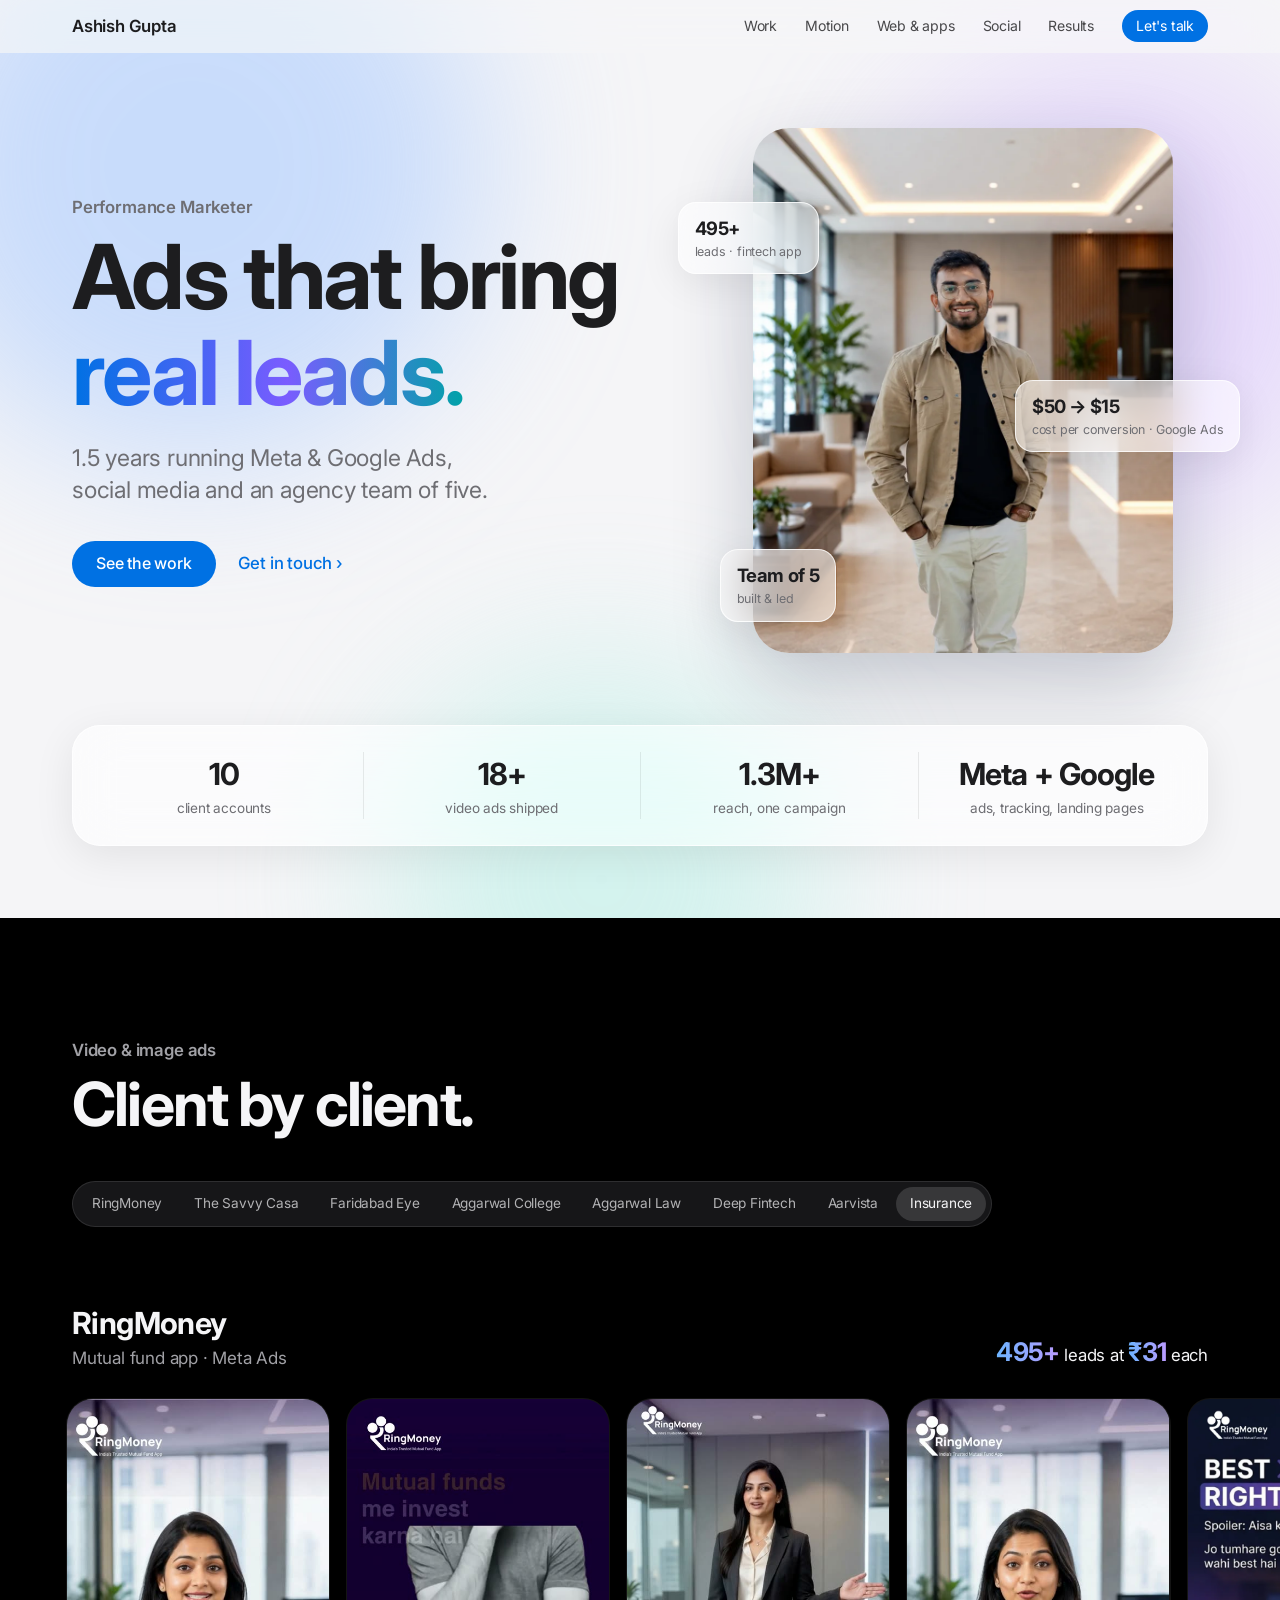
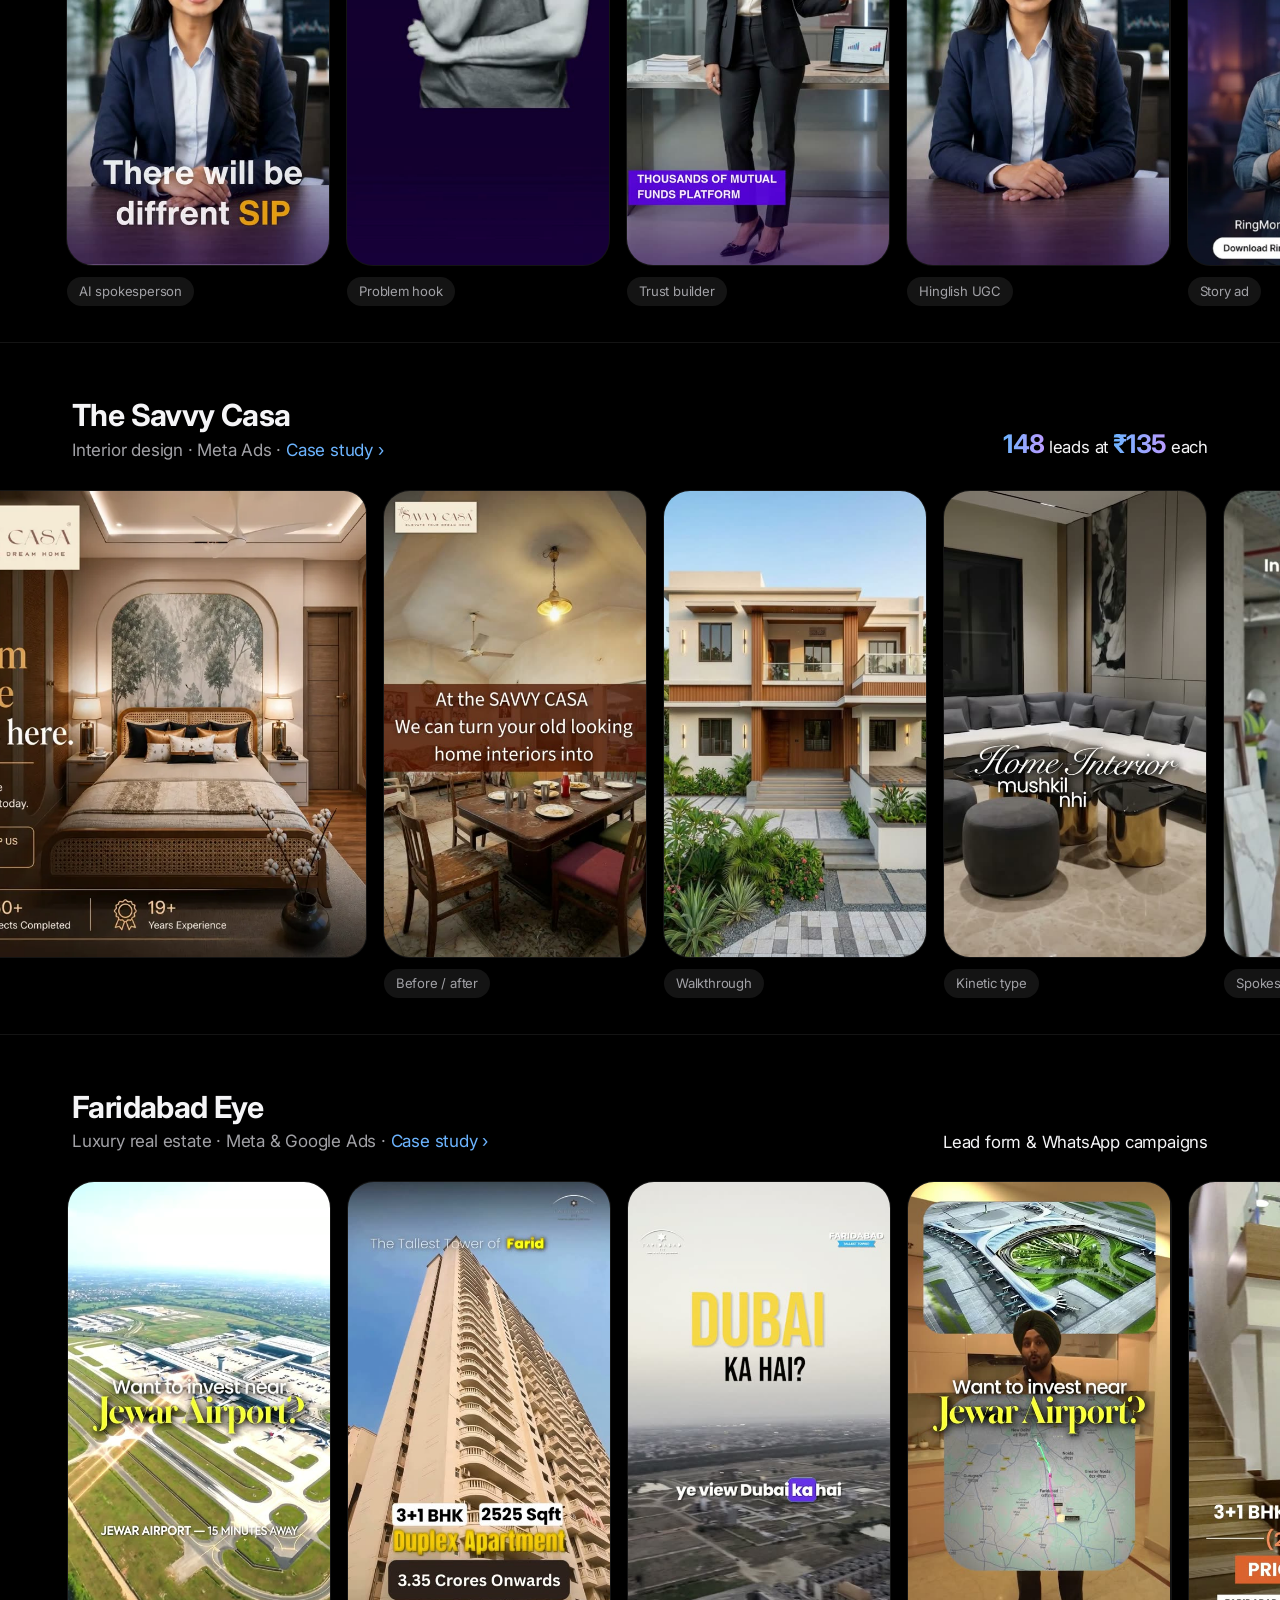
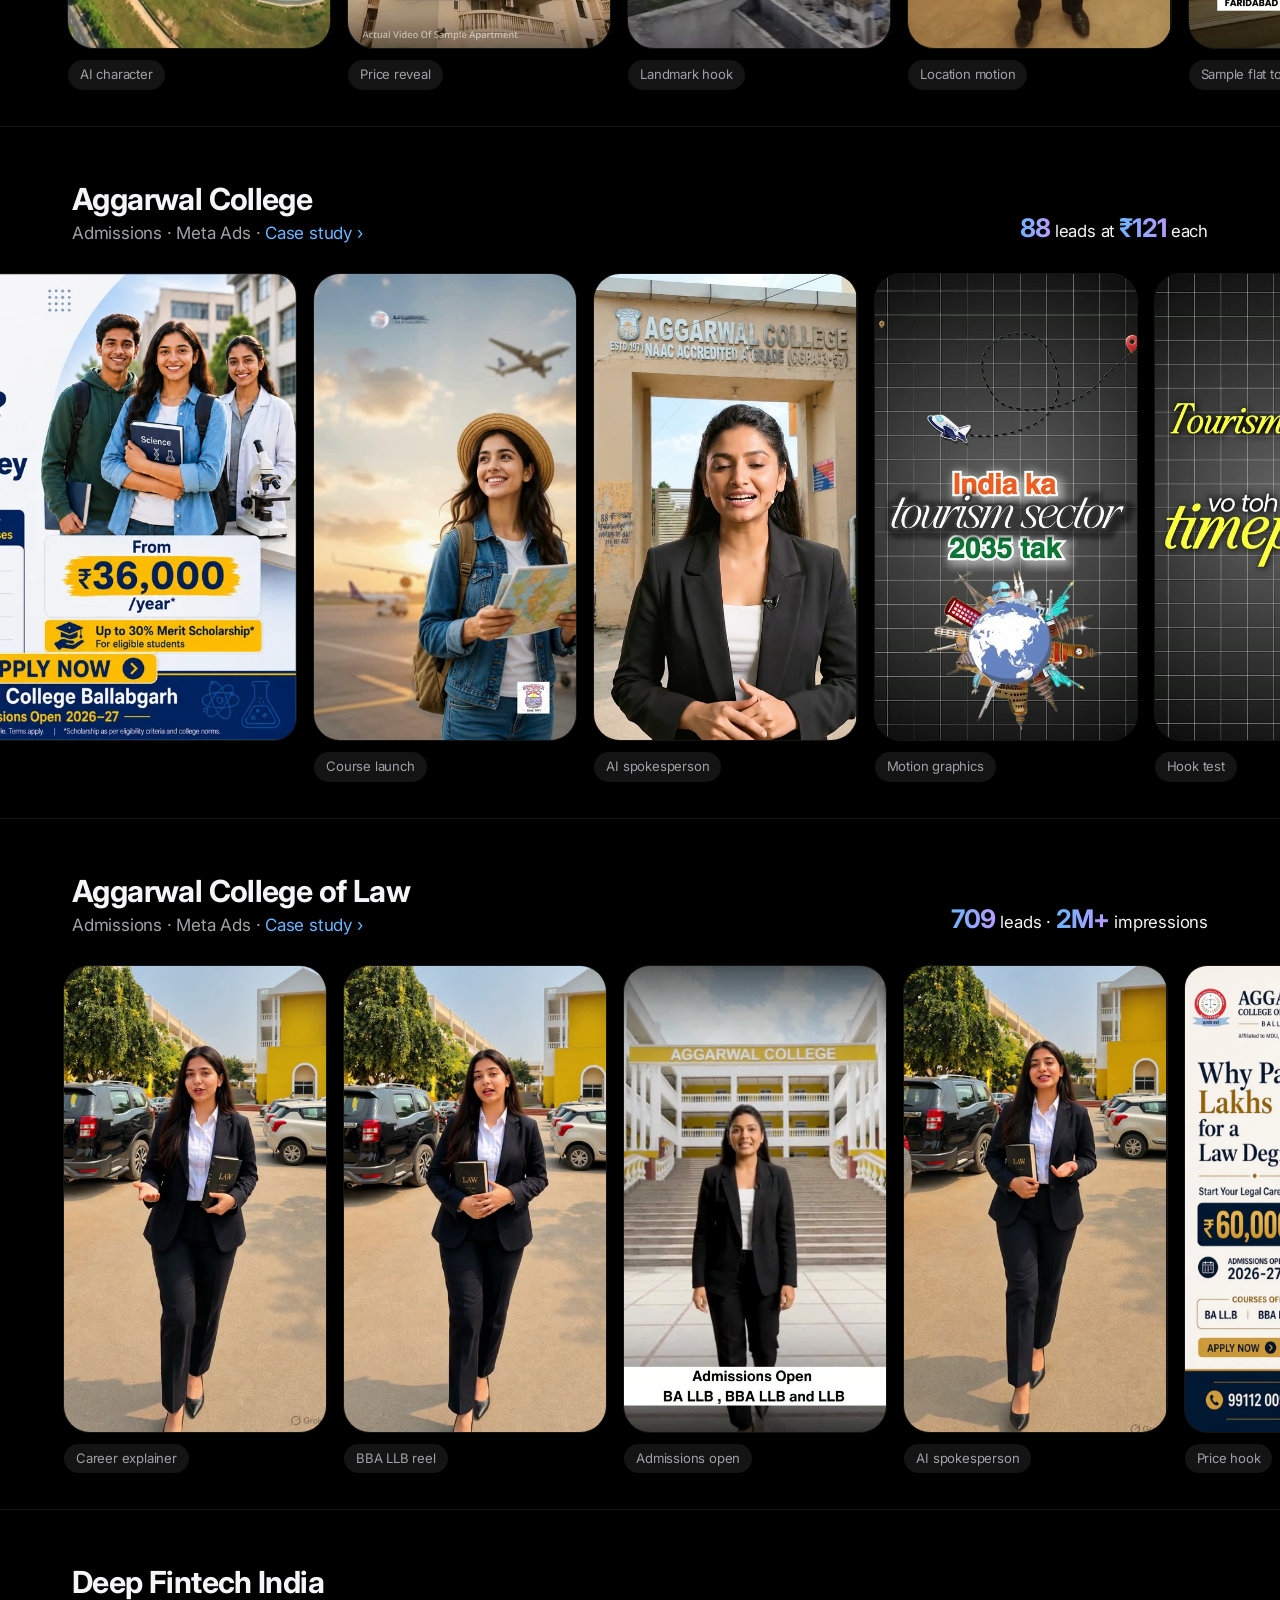
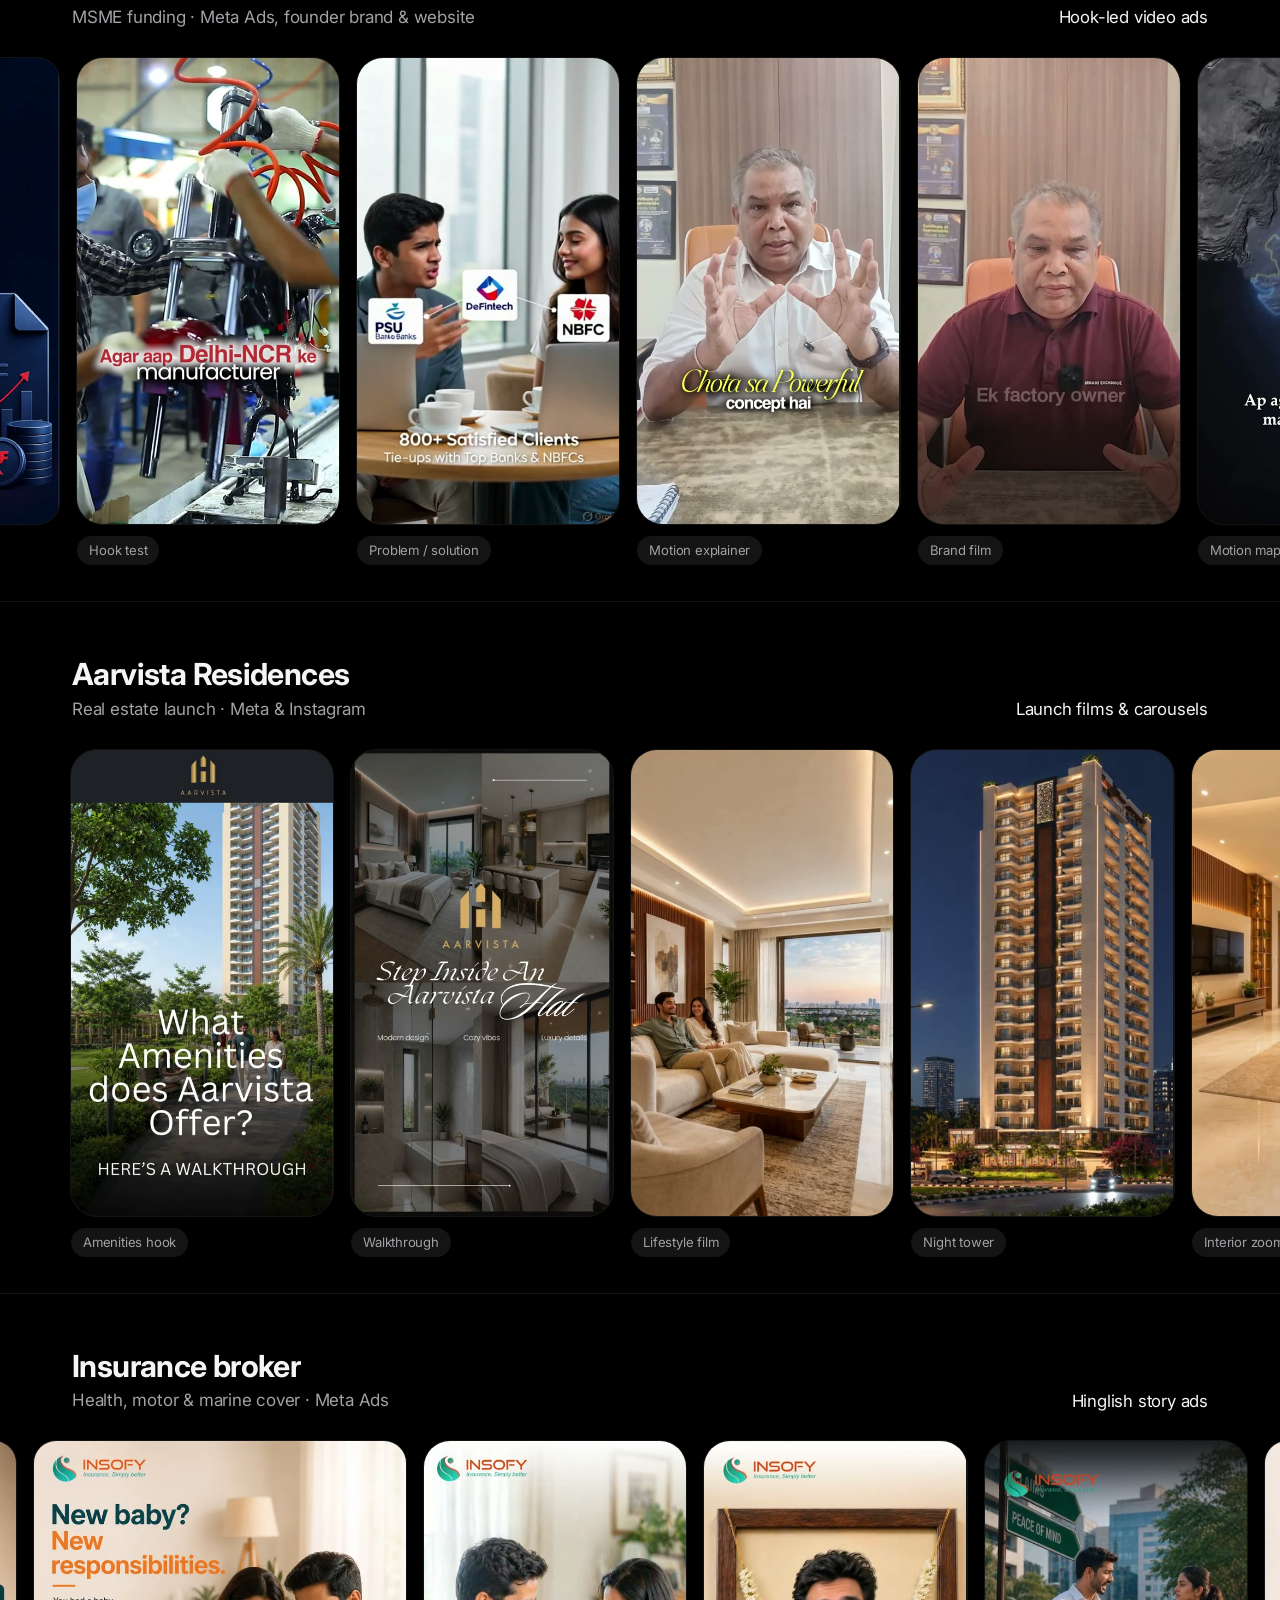
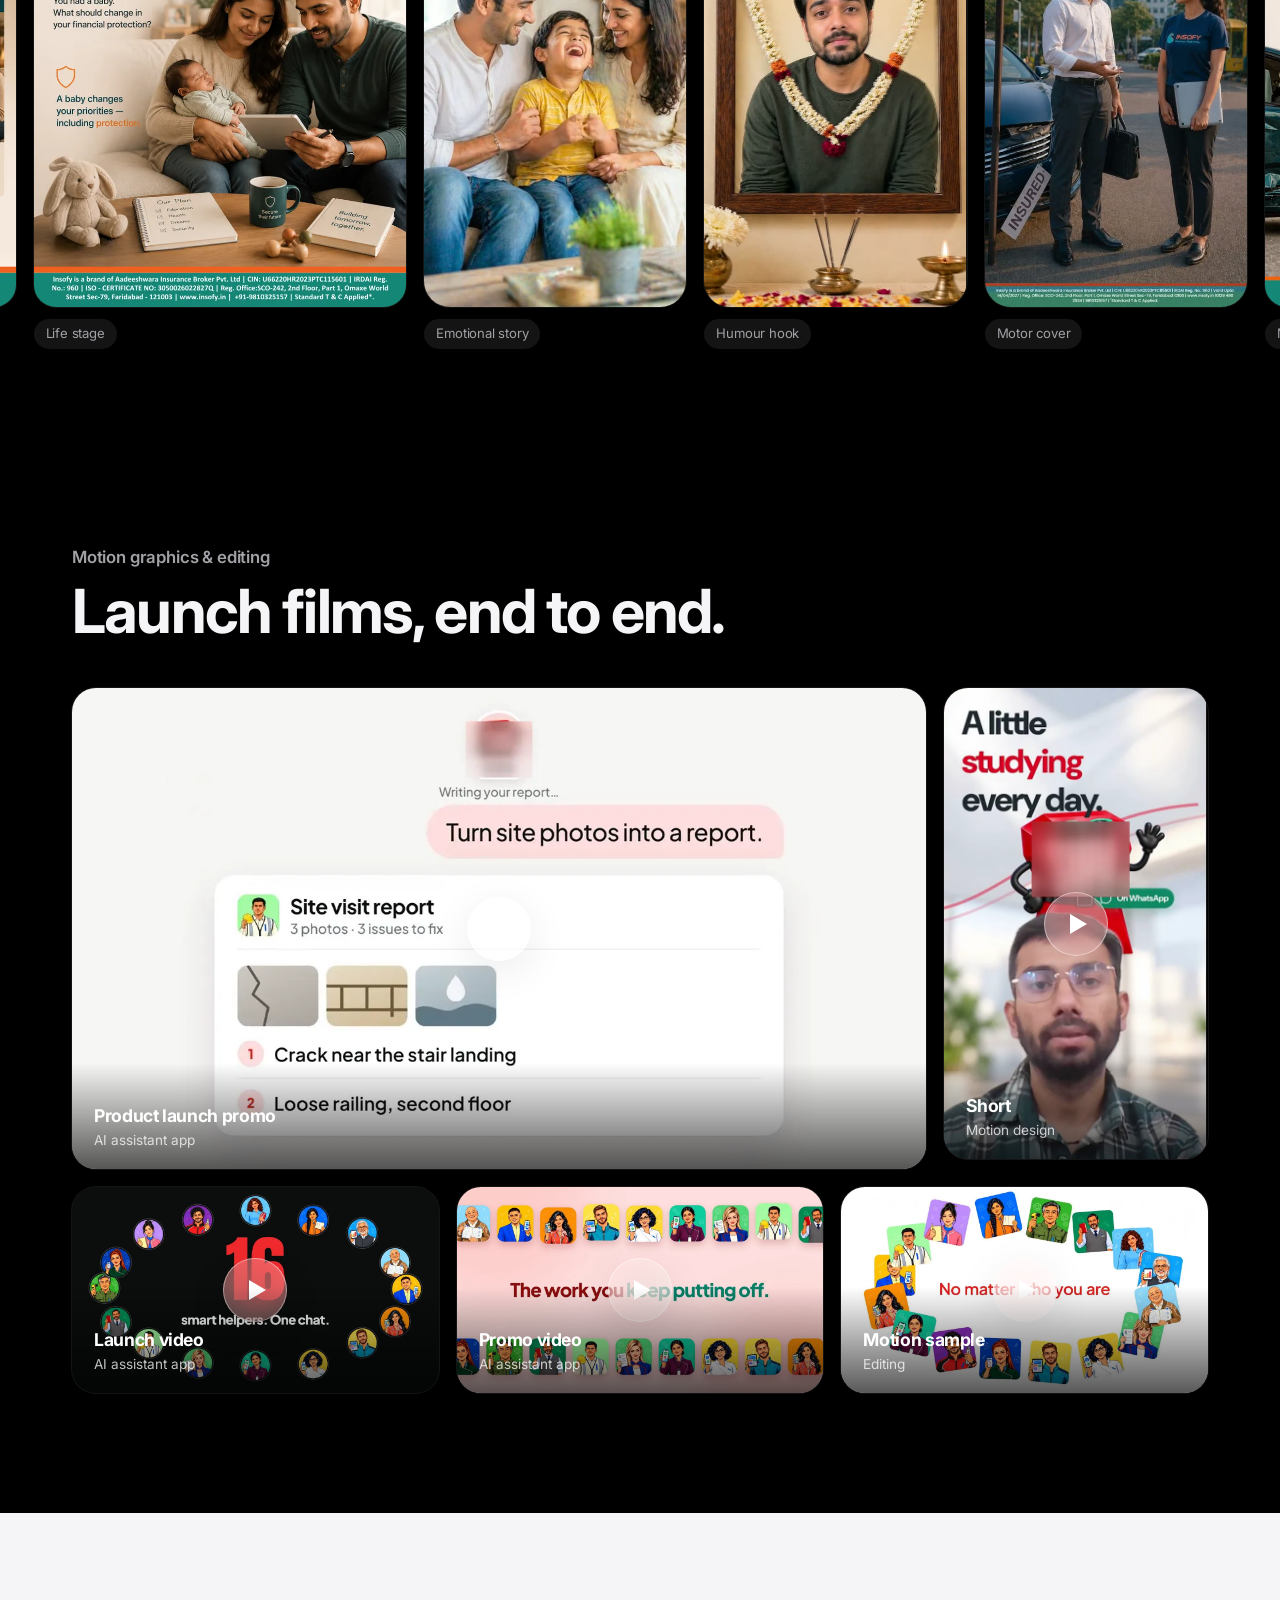
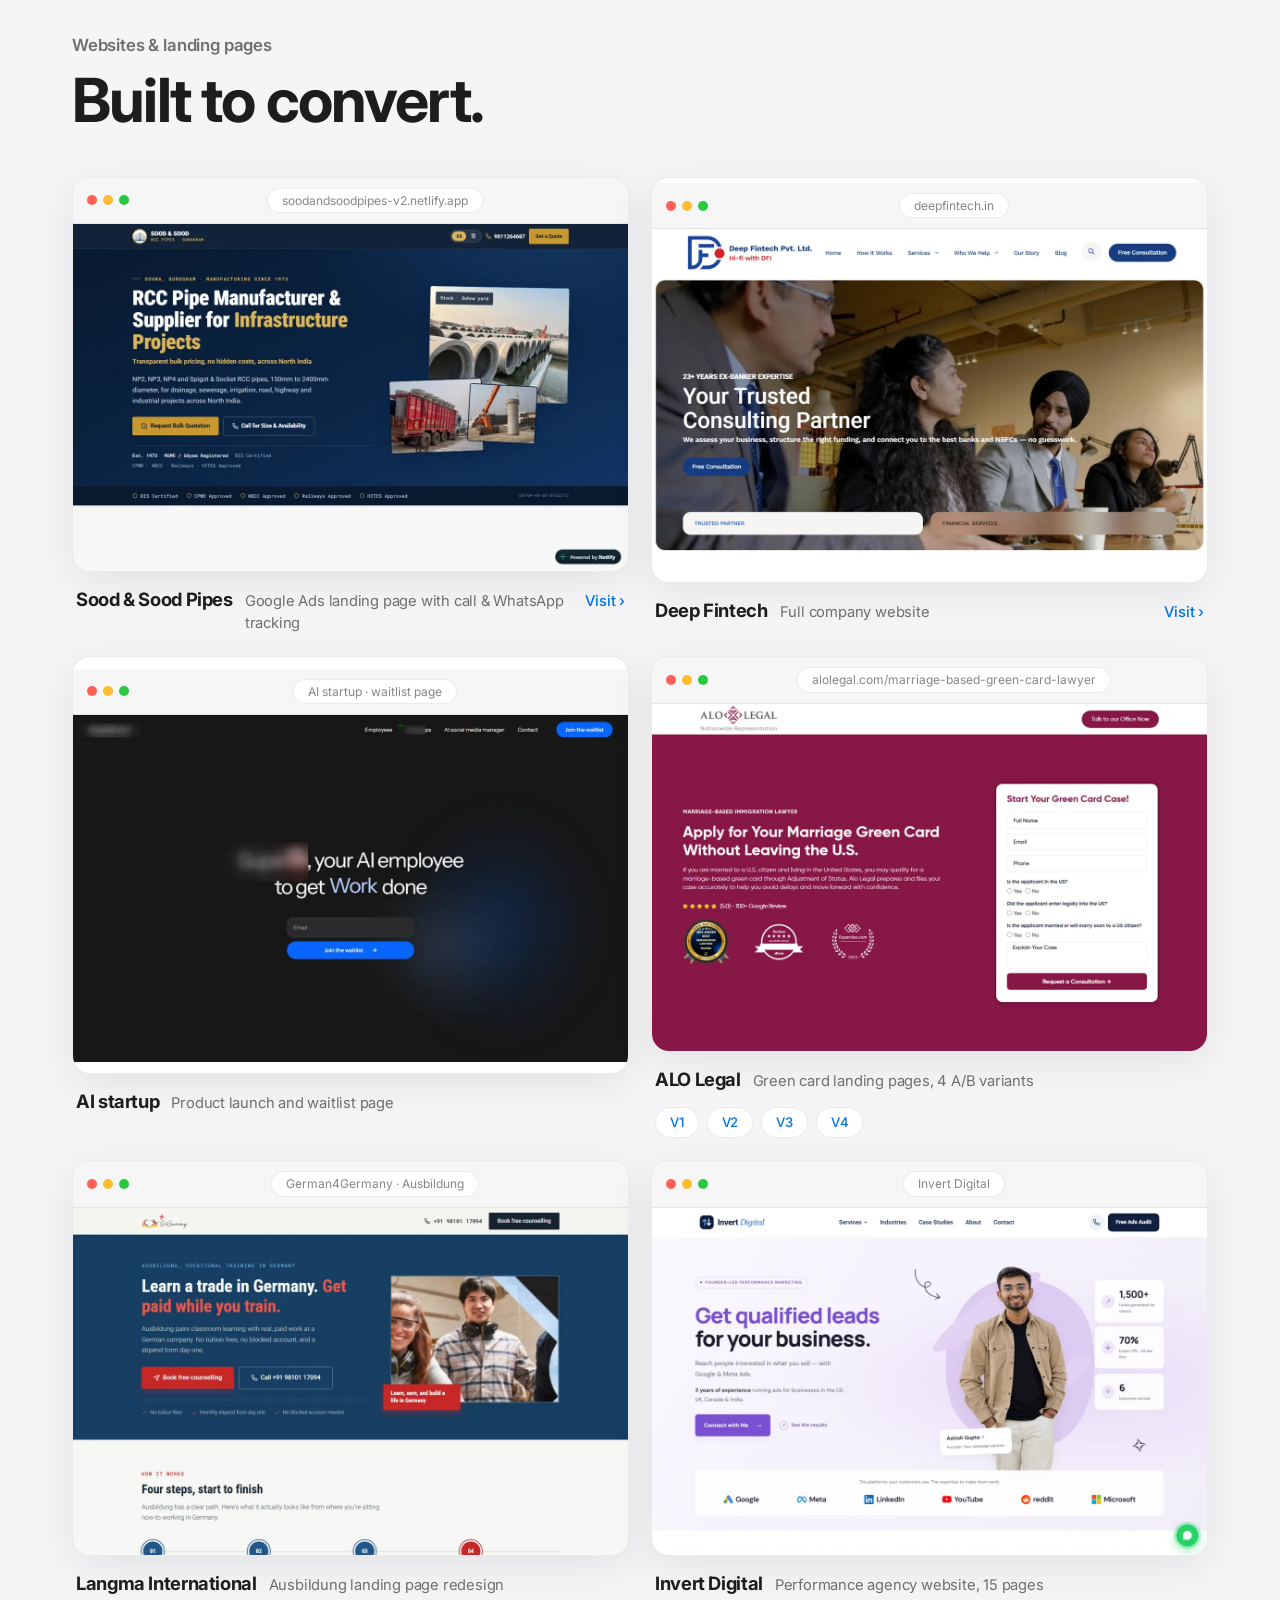
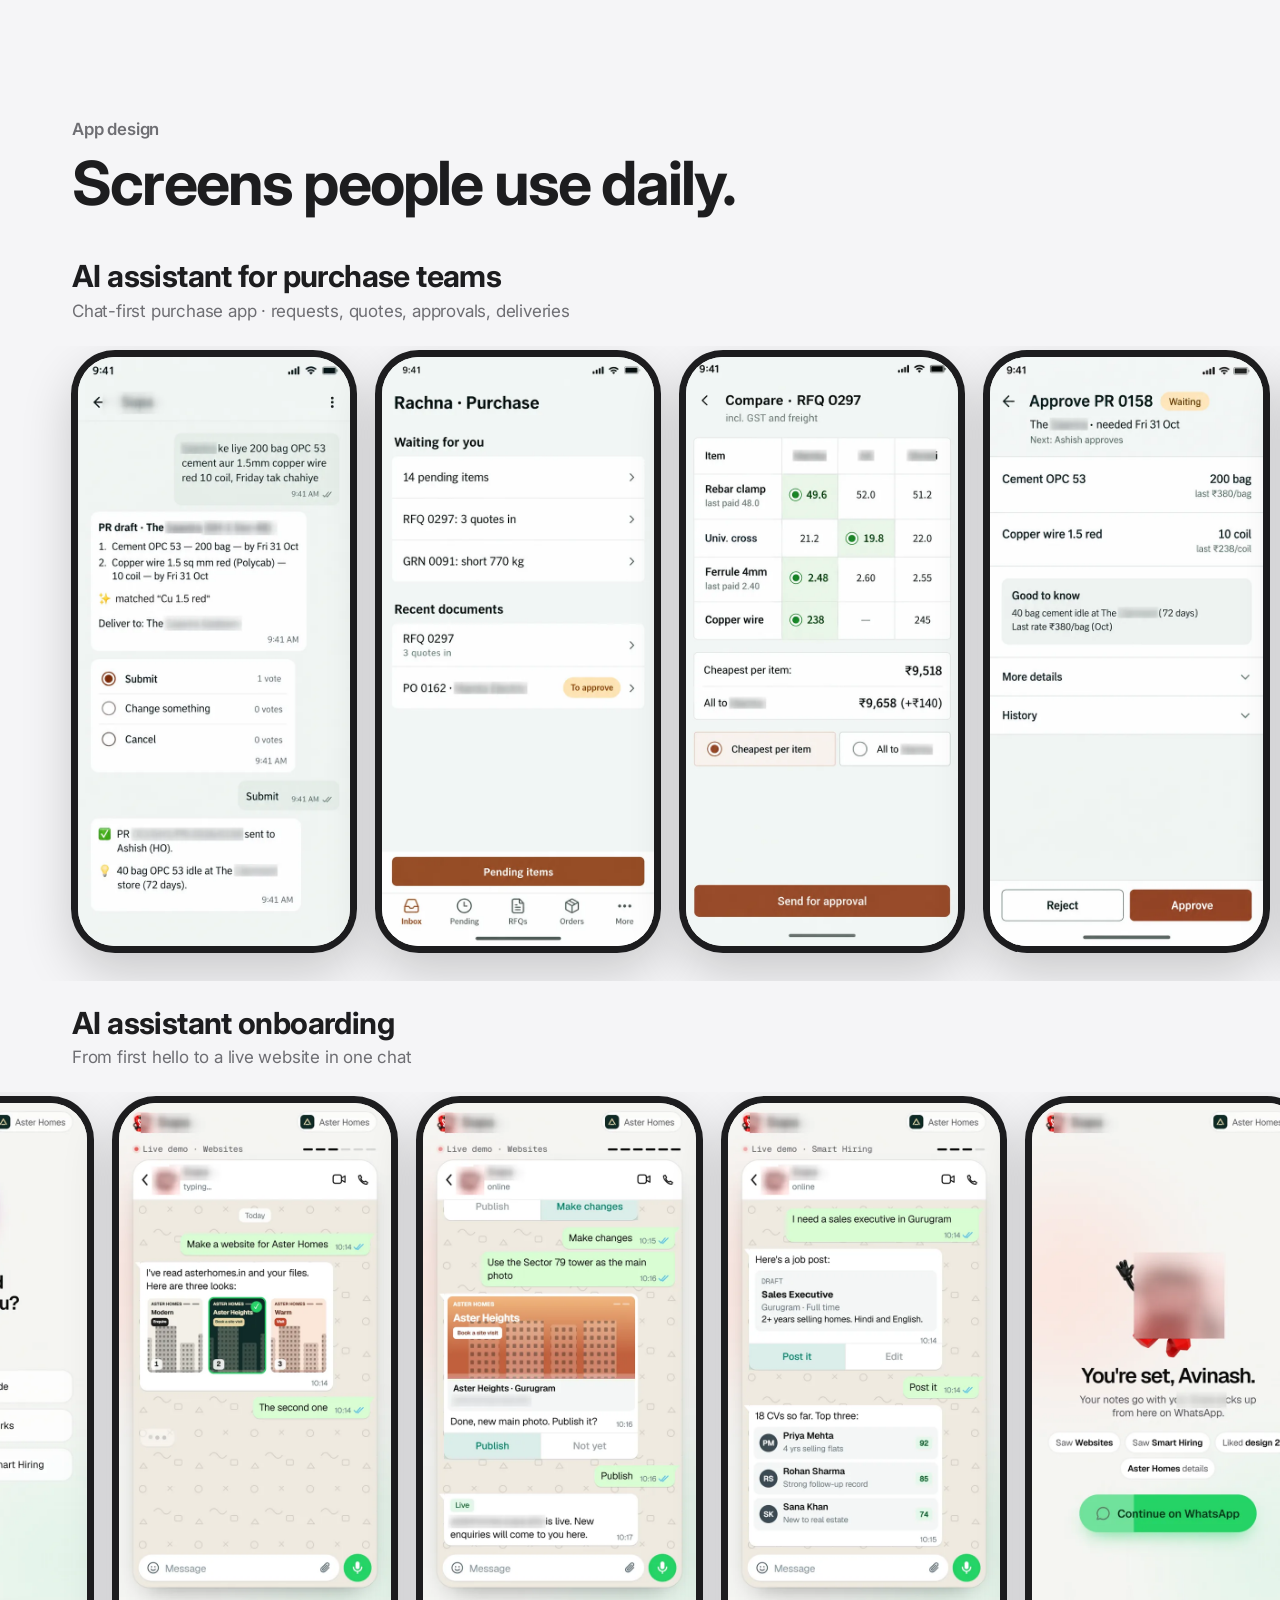
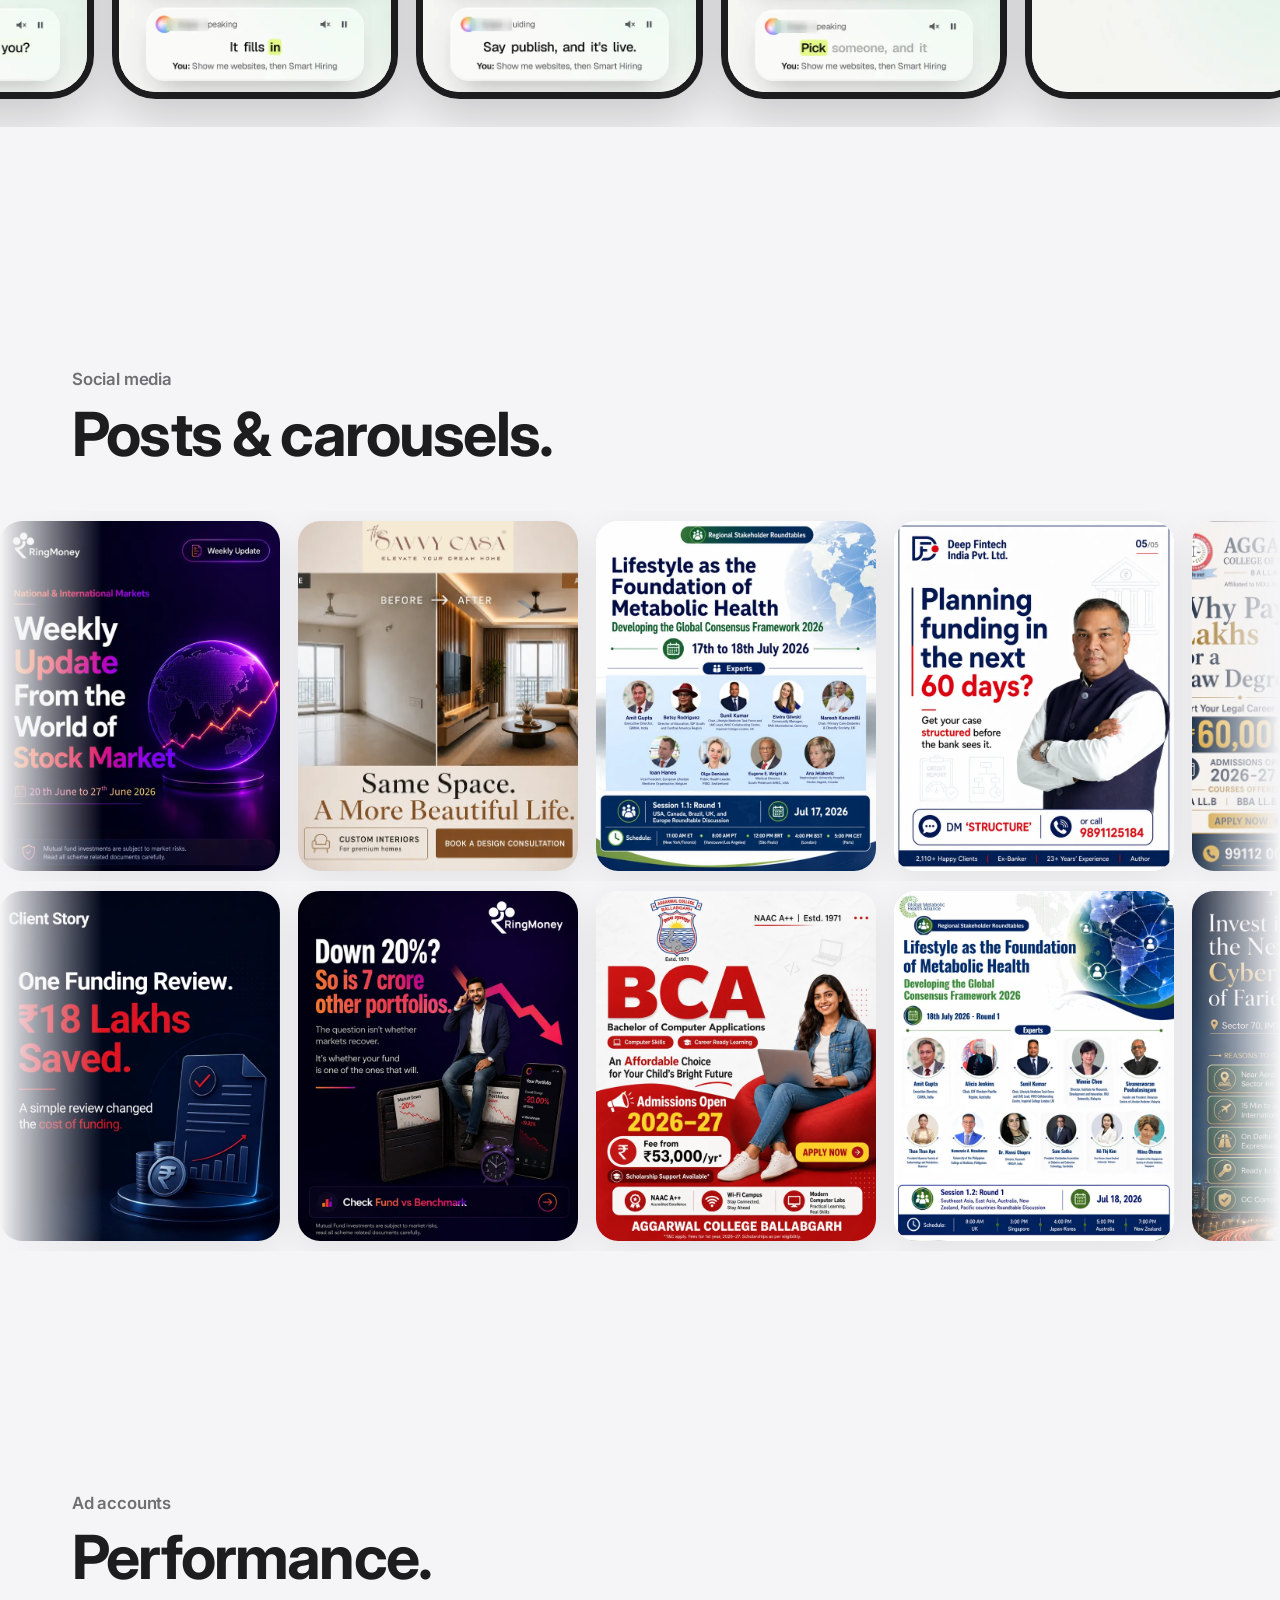
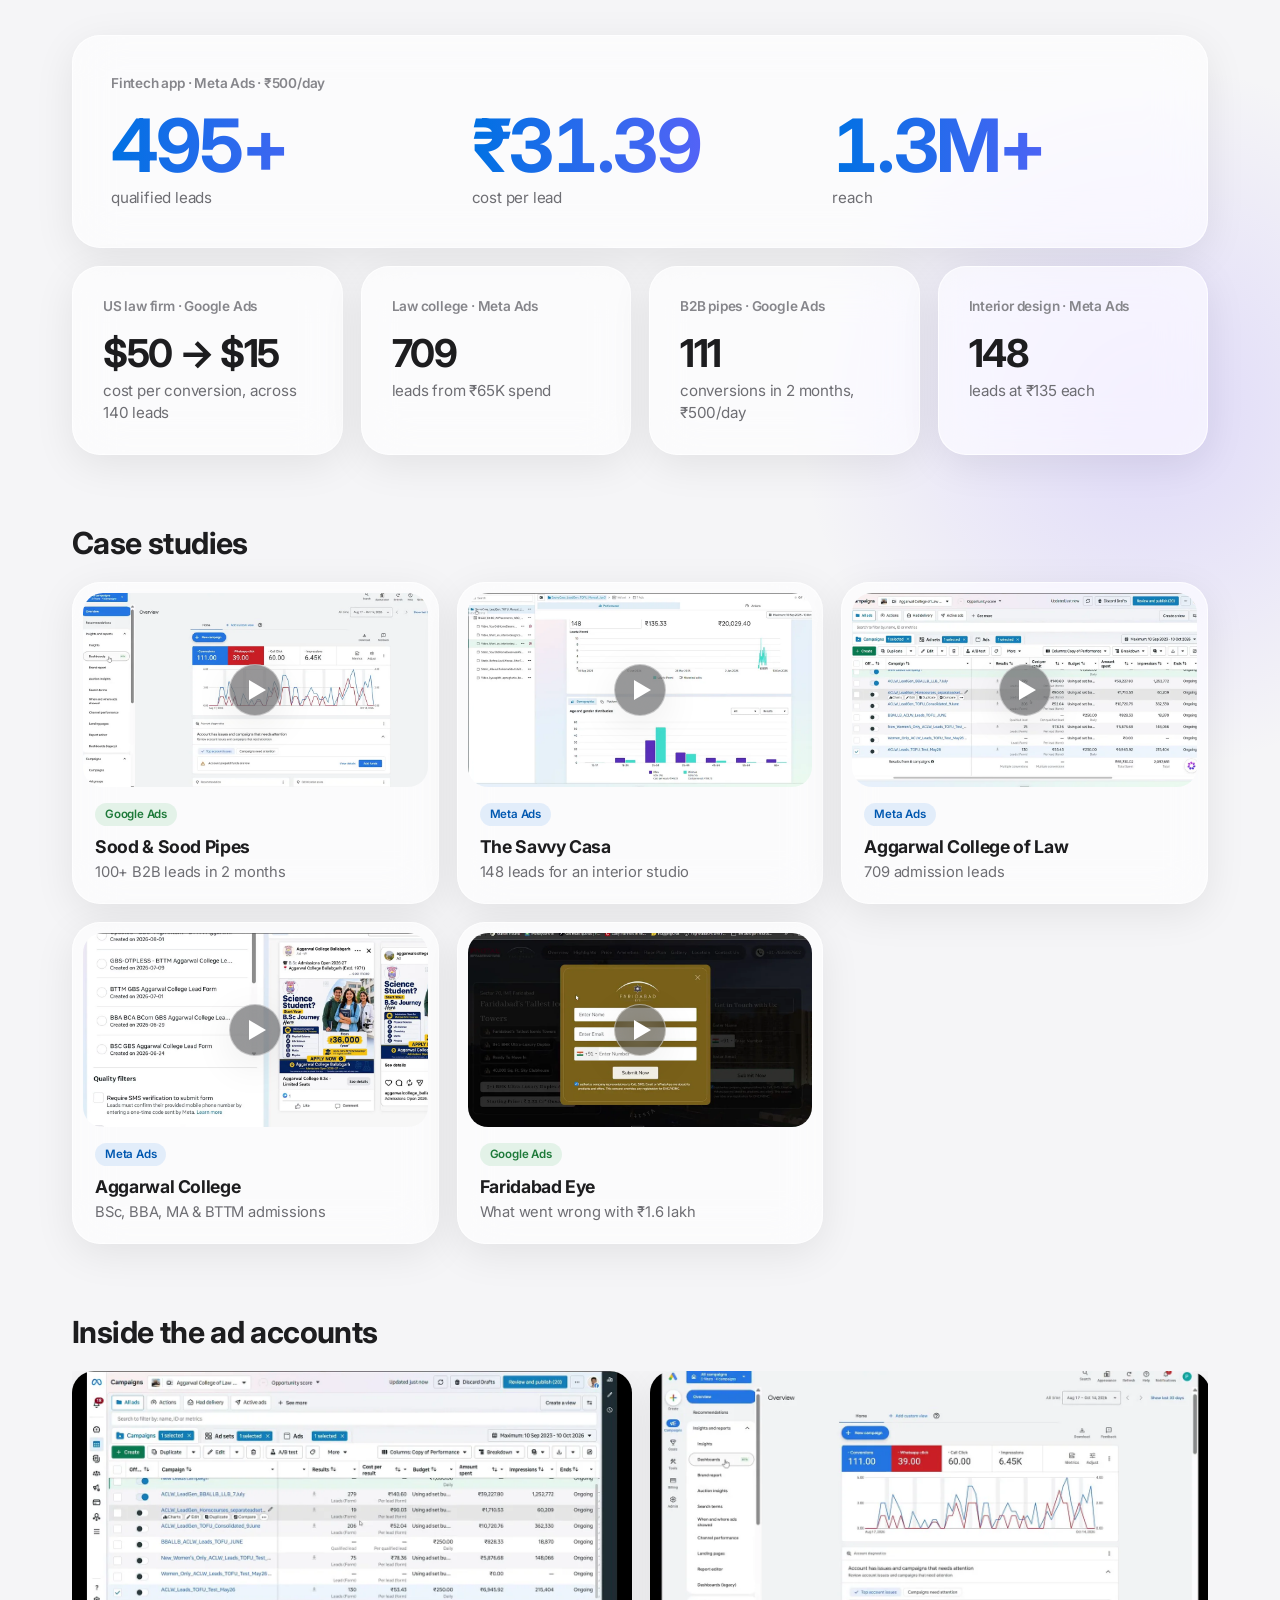
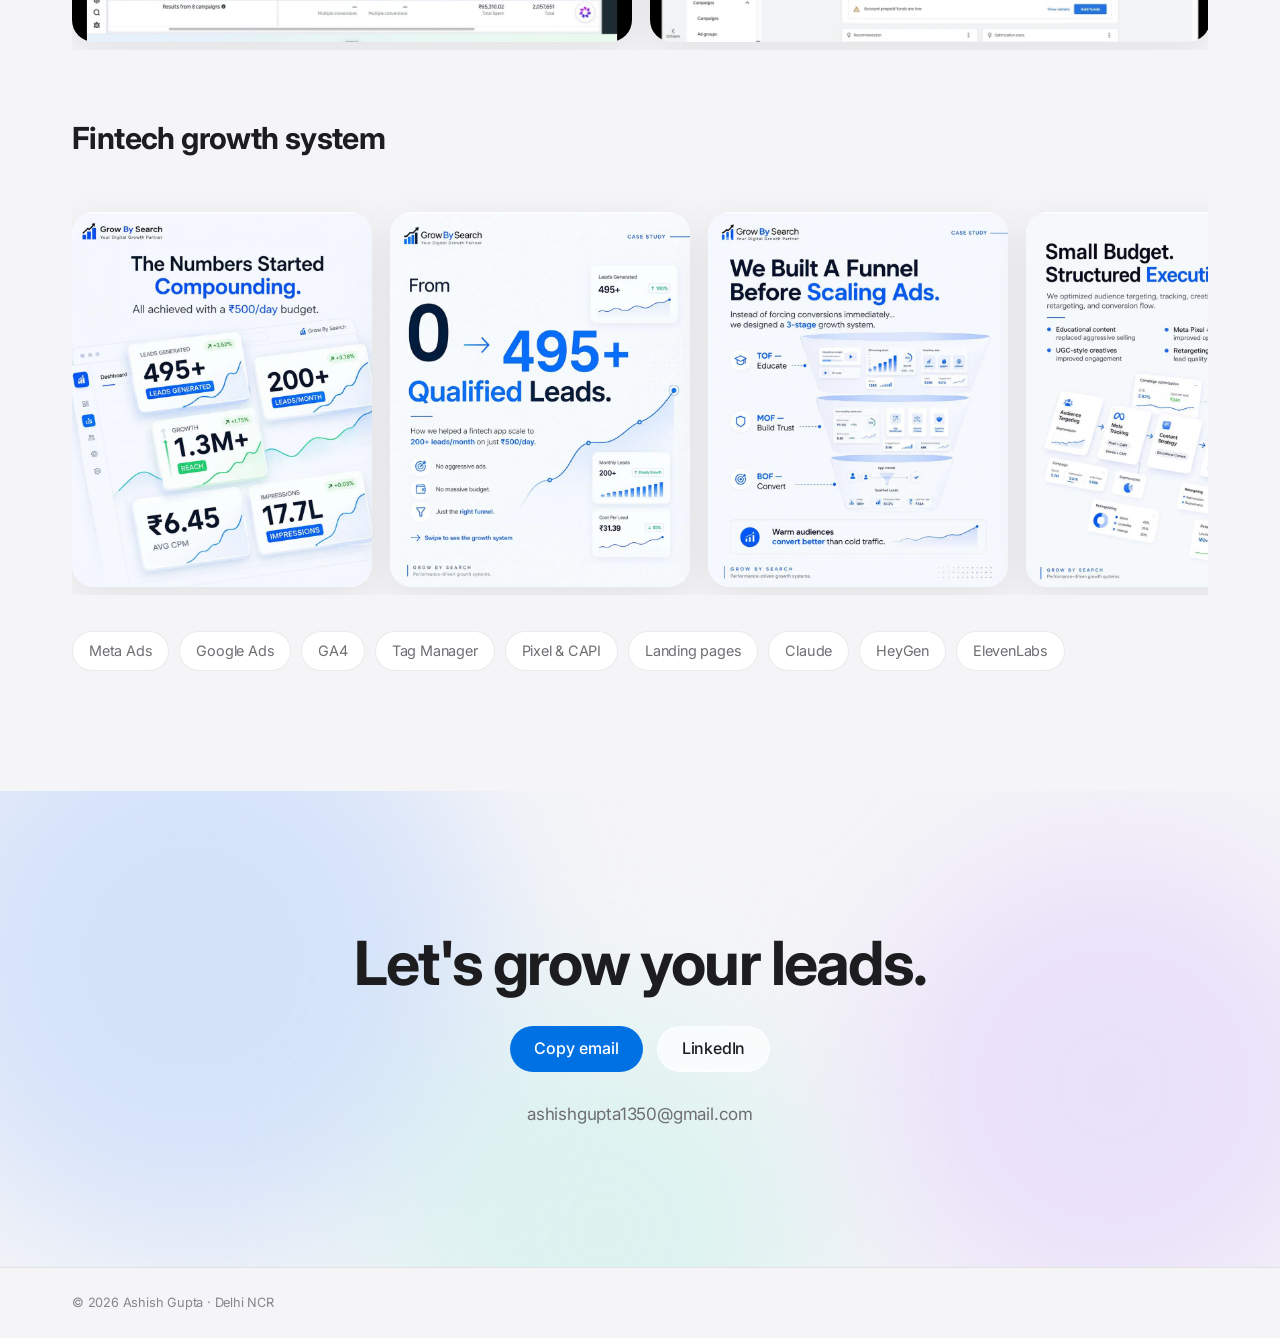
==== commit 221c3c35: "Auto-scroll client and app strips, alternating directions Co-Authored-By: Claude Opus 5.5 <noreply@a" ====
--- a/index.html
+++ b/index.html
@@ -9,7 +9,7 @@
   <link rel="preconnect" href="https://fonts.googleapis.com">
   <link rel="preconnect" href="https://fonts.gstatic.com" crossorigin>
   <link rel="stylesheet" href="https://fonts.googleapis.com/css2?family=Inter:opsz,wght@14..32,400;14..32,500;14..32,600;14..32,700&display=swap">
-  <link rel="stylesheet" href="css/site.css?v=5">
+  <link rel="stylesheet" href="css/site.css?v=6">
 </head>
 <body>
   <header class="site-header">
@@ -559,6 +559,6 @@
     <div class="lightbox-body"></div>
   </dialog>
 
-  <script src="js/main.js?v=4"></script>
+  <script src="js/main.js?v=5"></script>
 </body>
 </html>
--- a/css/site.css
+++ b/css/site.css
@@ -194,6 +194,7 @@
   scrollbar-width: none;
 }
 .reel::-webkit-scrollbar { display: none; }
+.reel.is-auto { scroll-snap-type: none; }
 /* Every card in a strip shares one height; width follows the creative's own ratio */
 .reel { --strip-h: clamp(356px, 39vw, 466px); }
 .clip { flex: 0 0 auto; margin: 0; scroll-snap-align: start; cursor: zoom-in; }
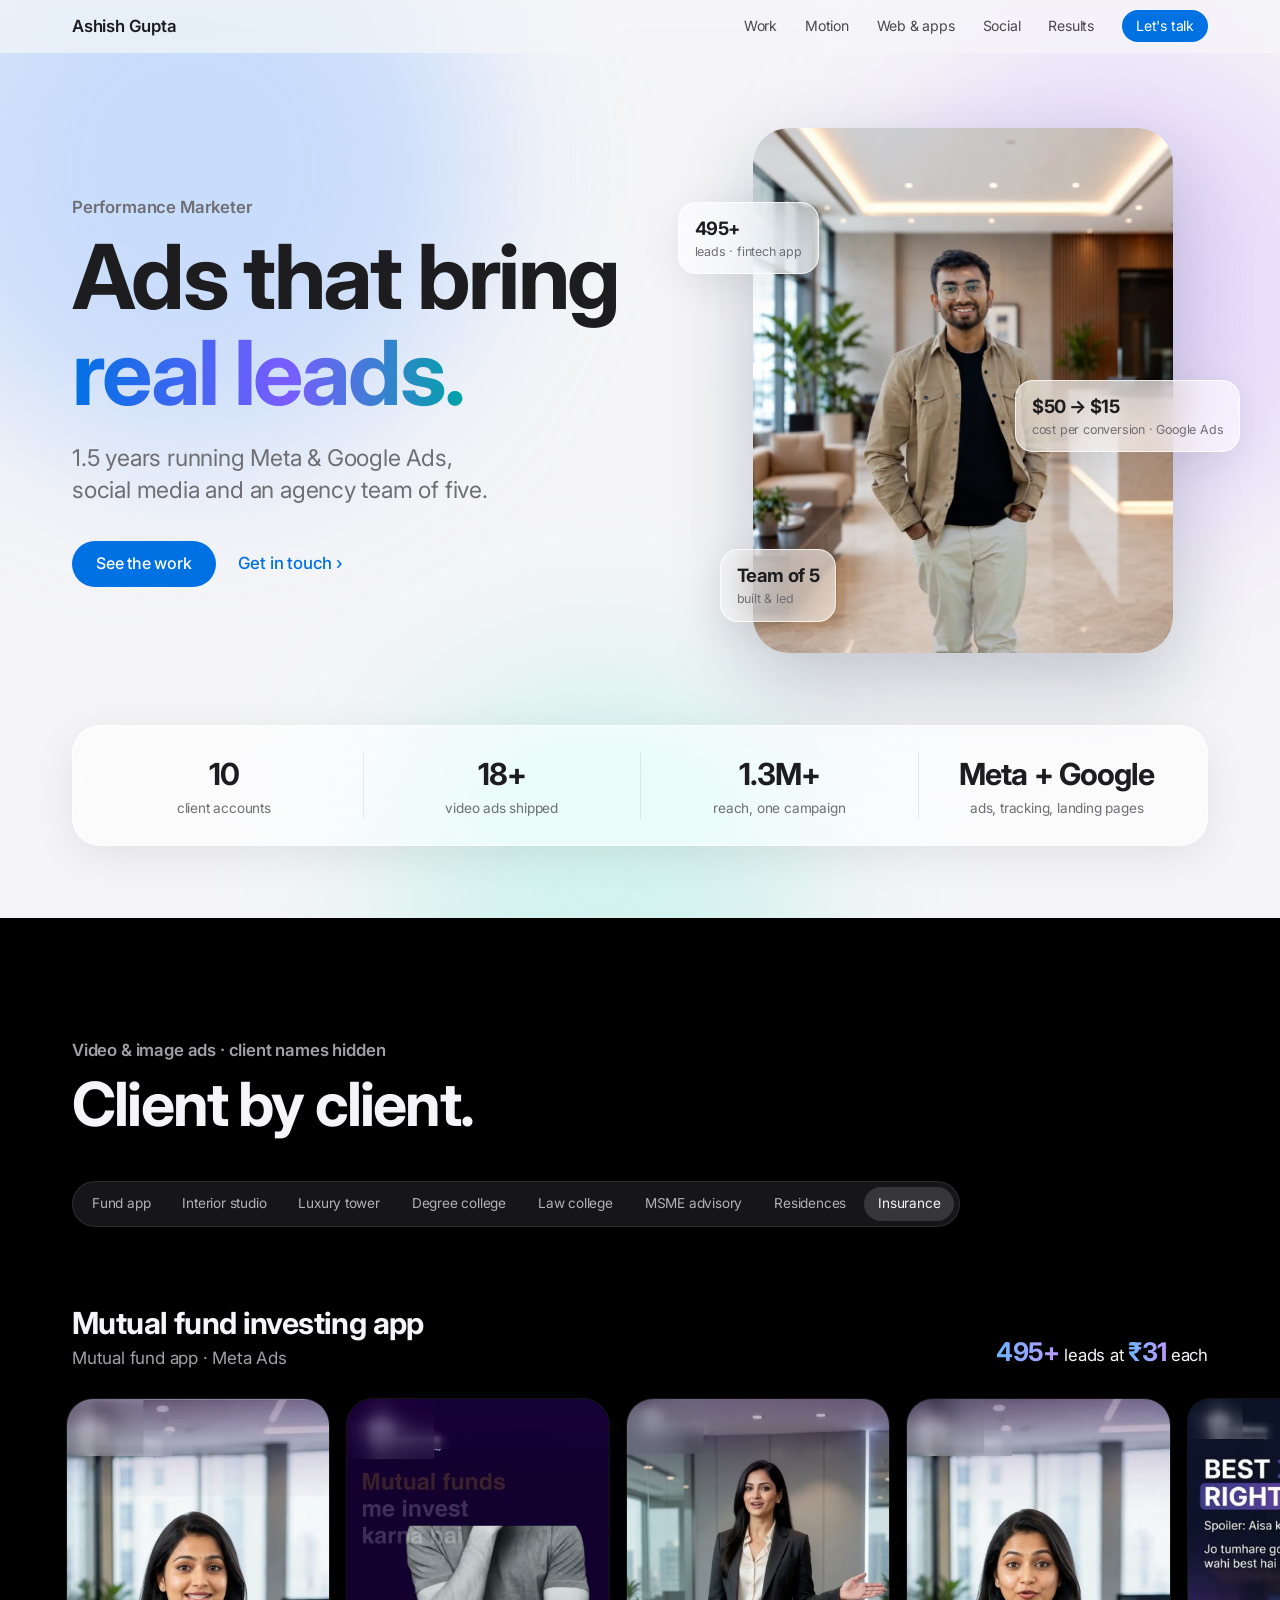
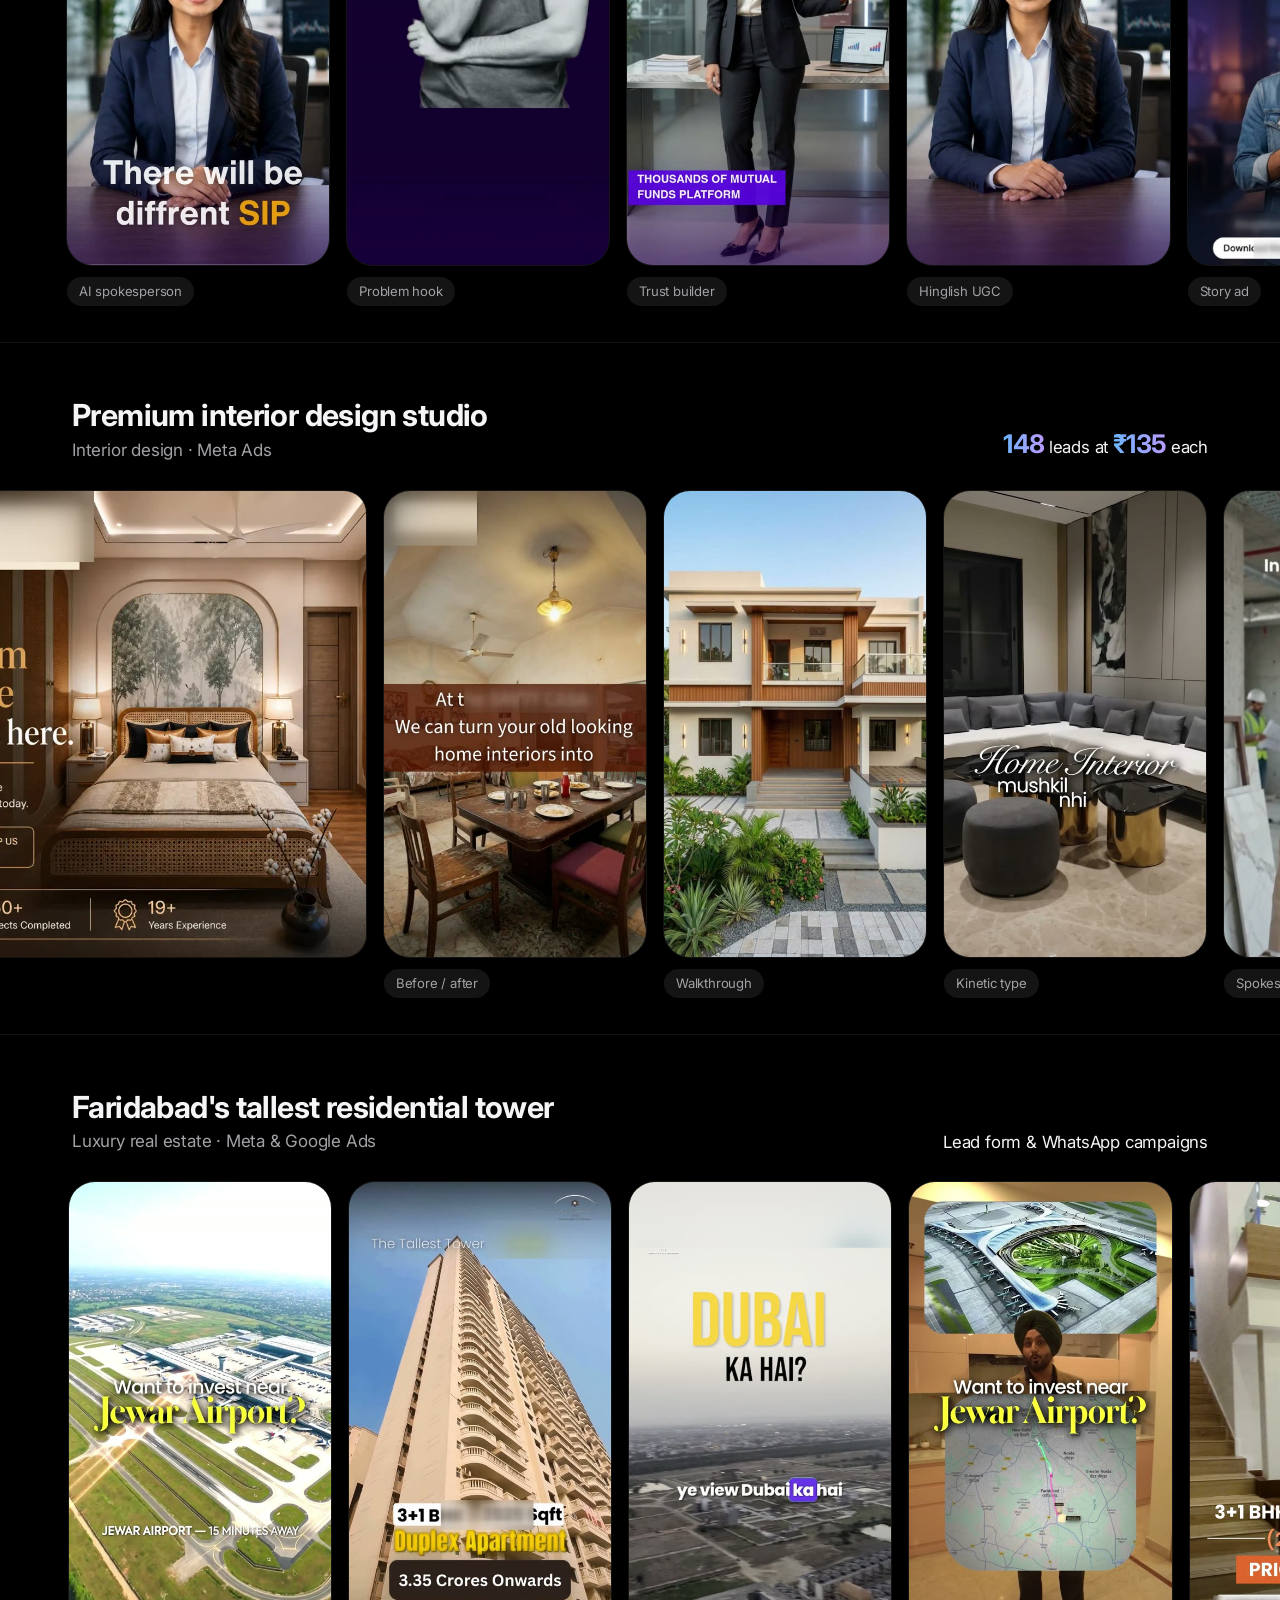
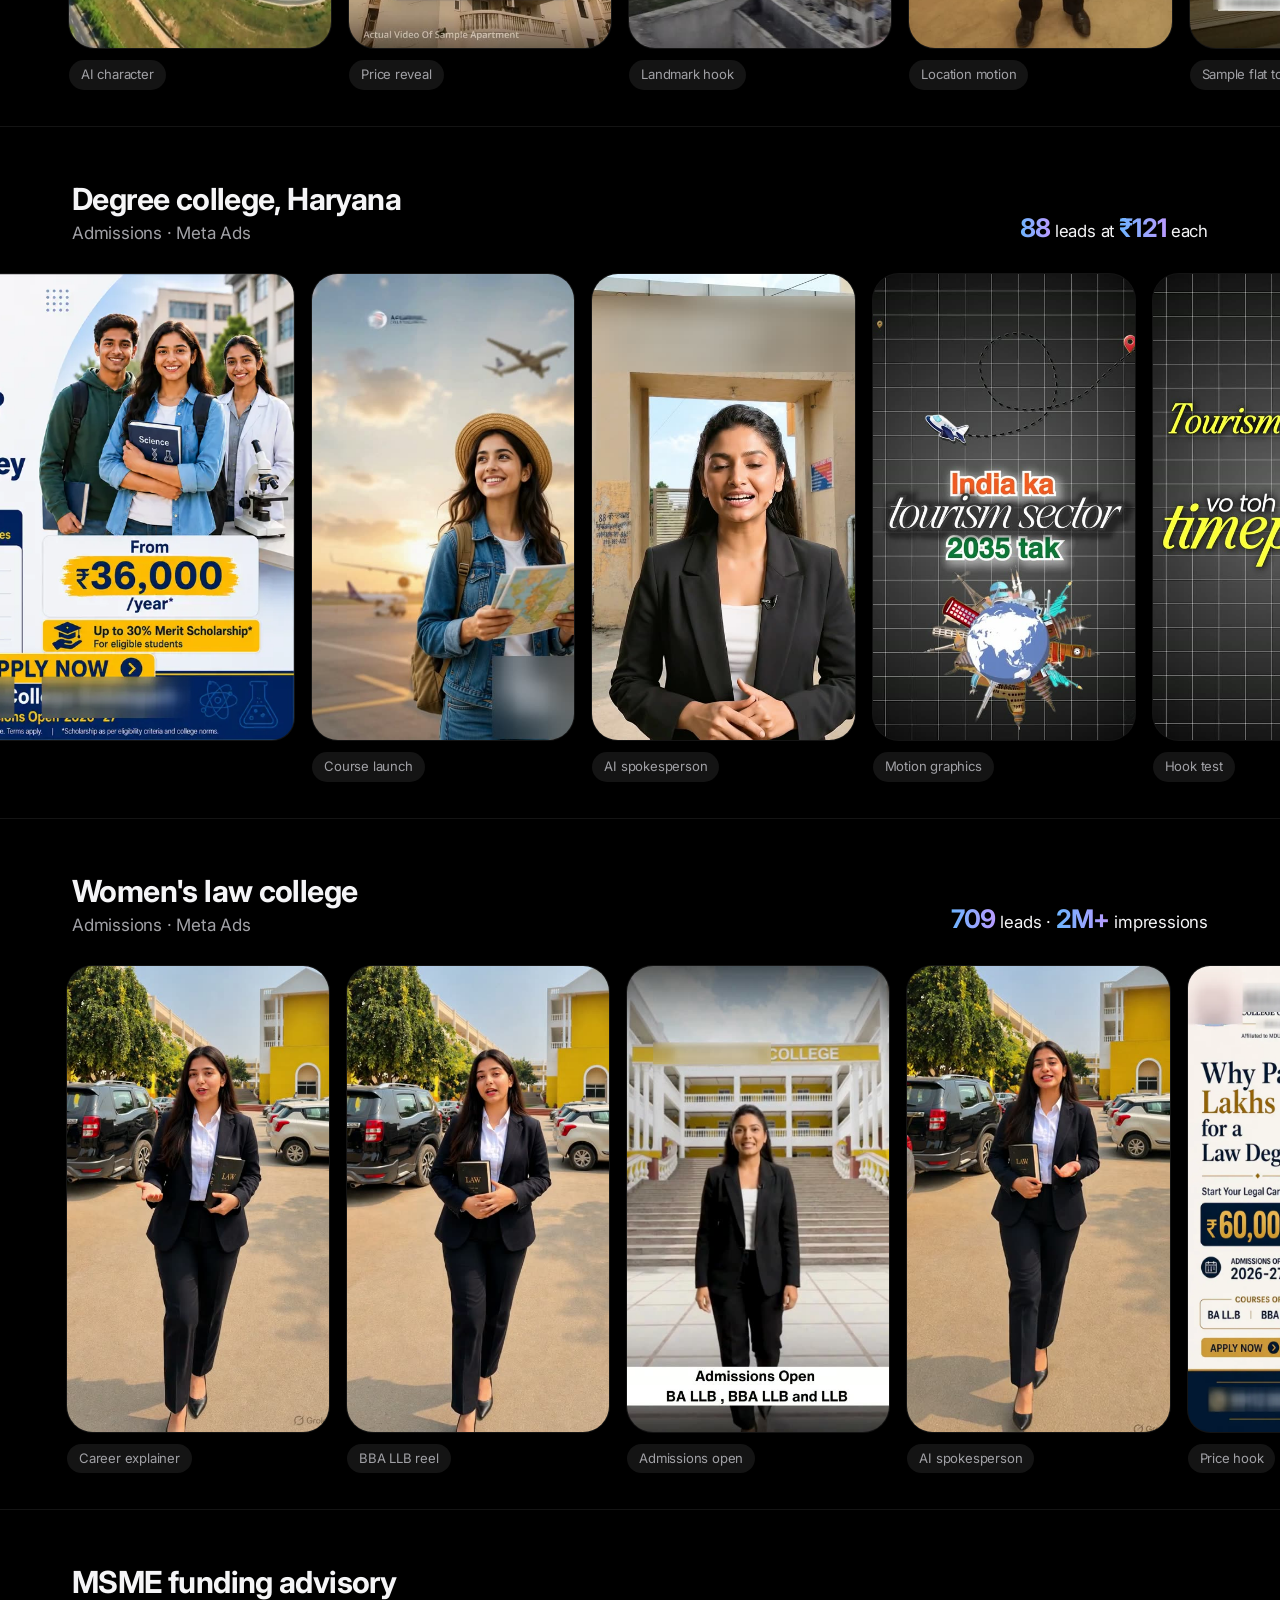
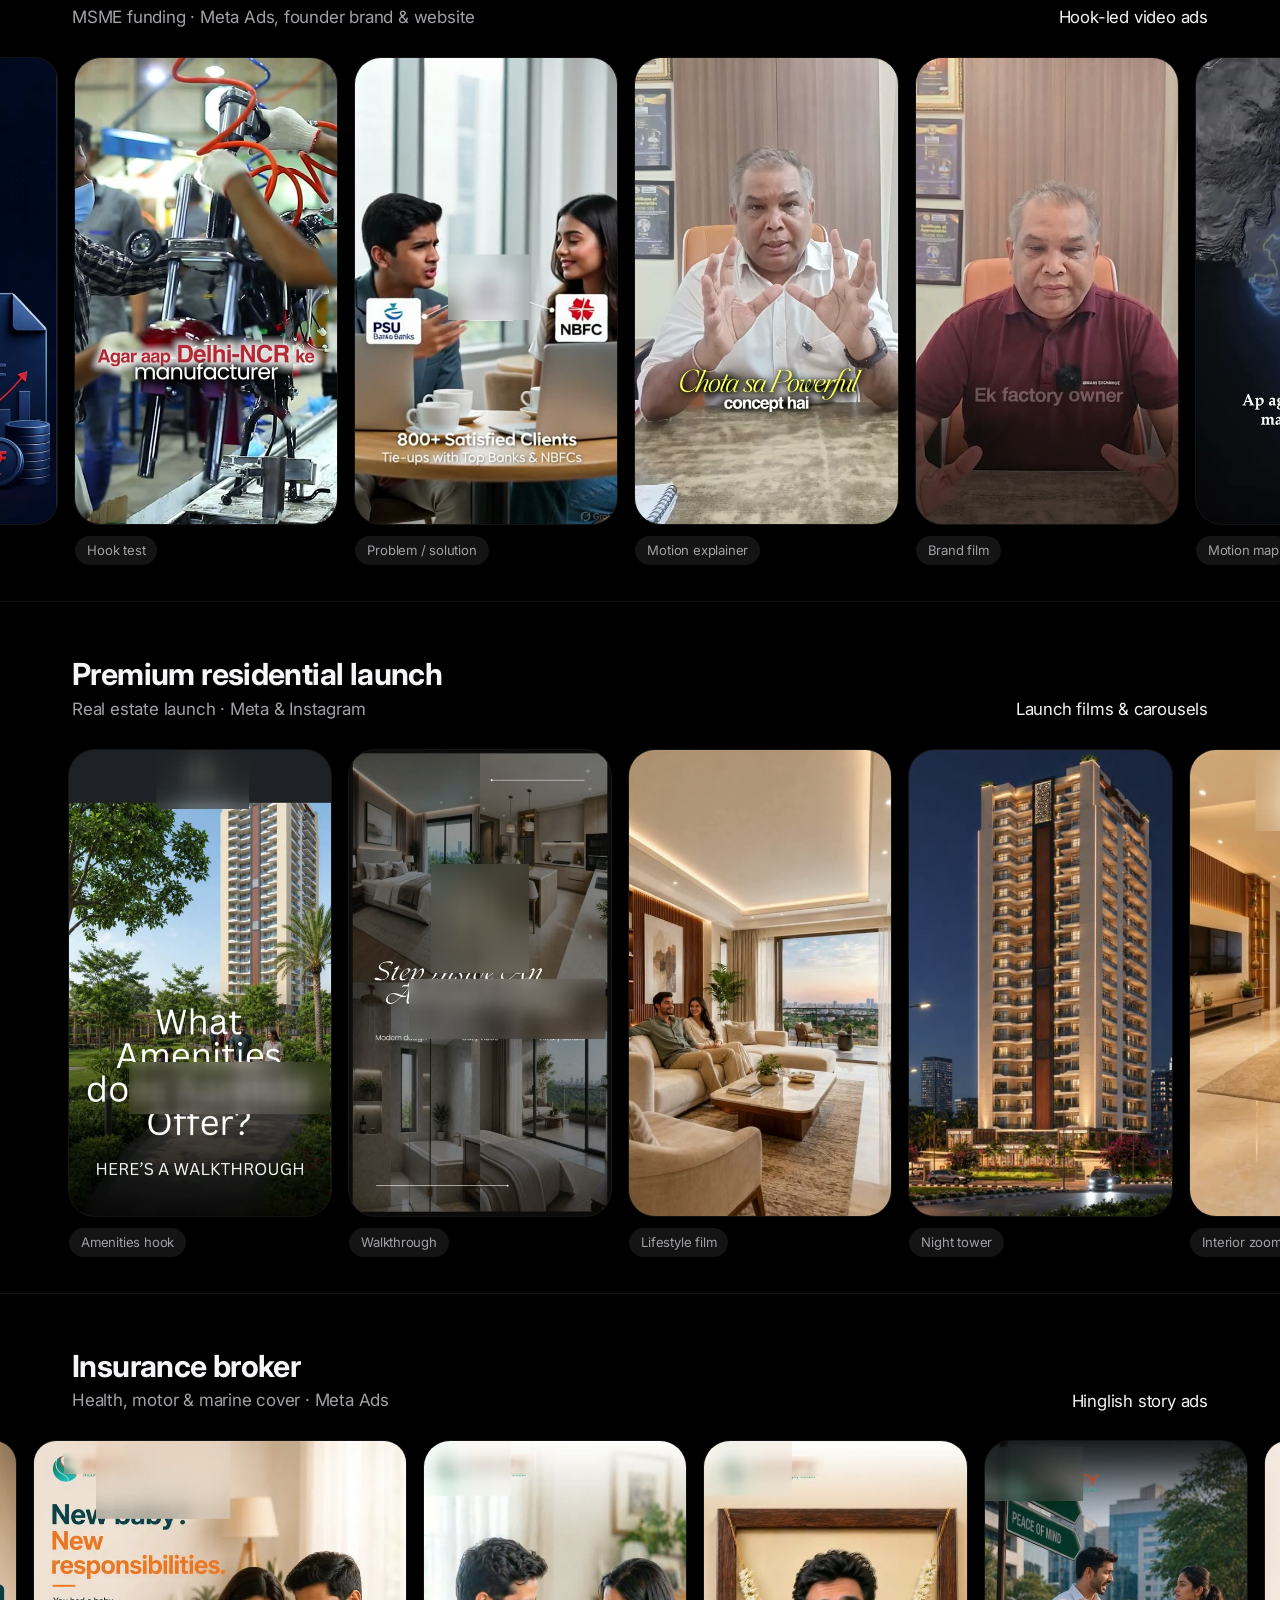
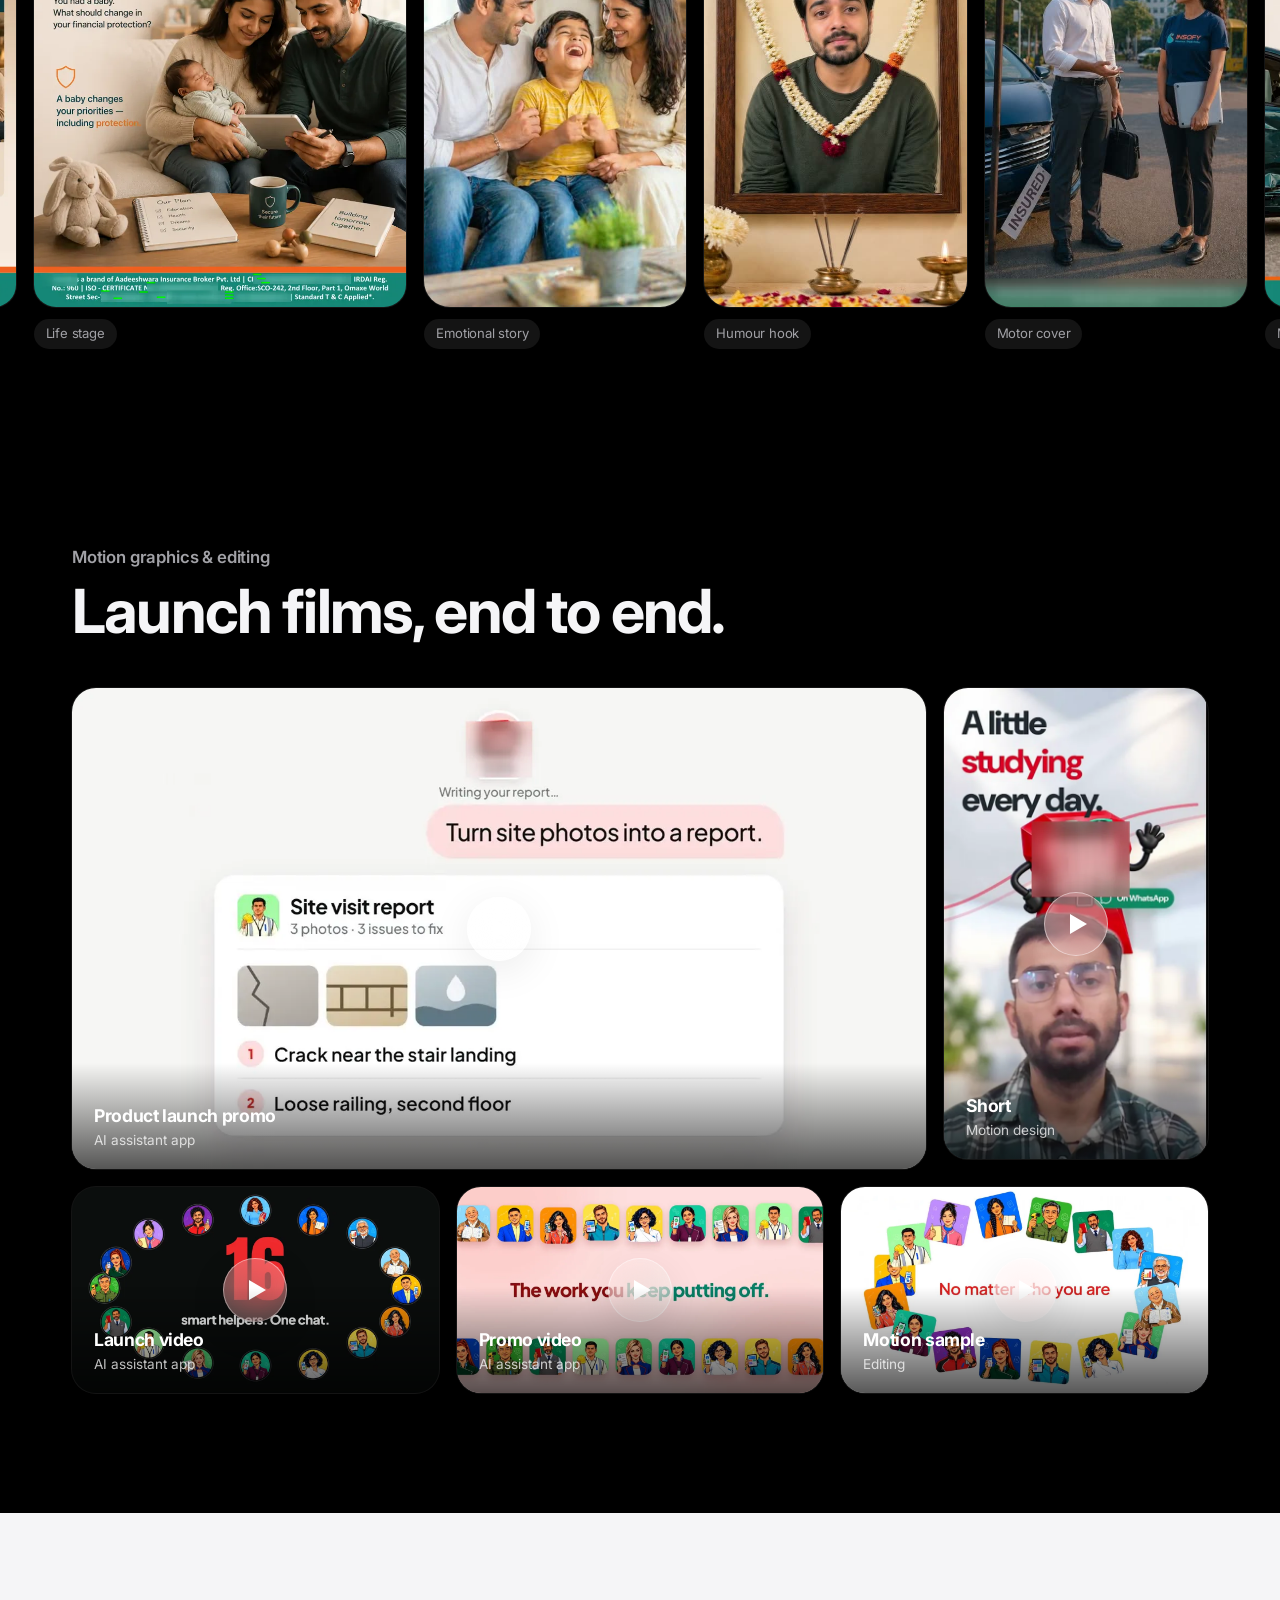
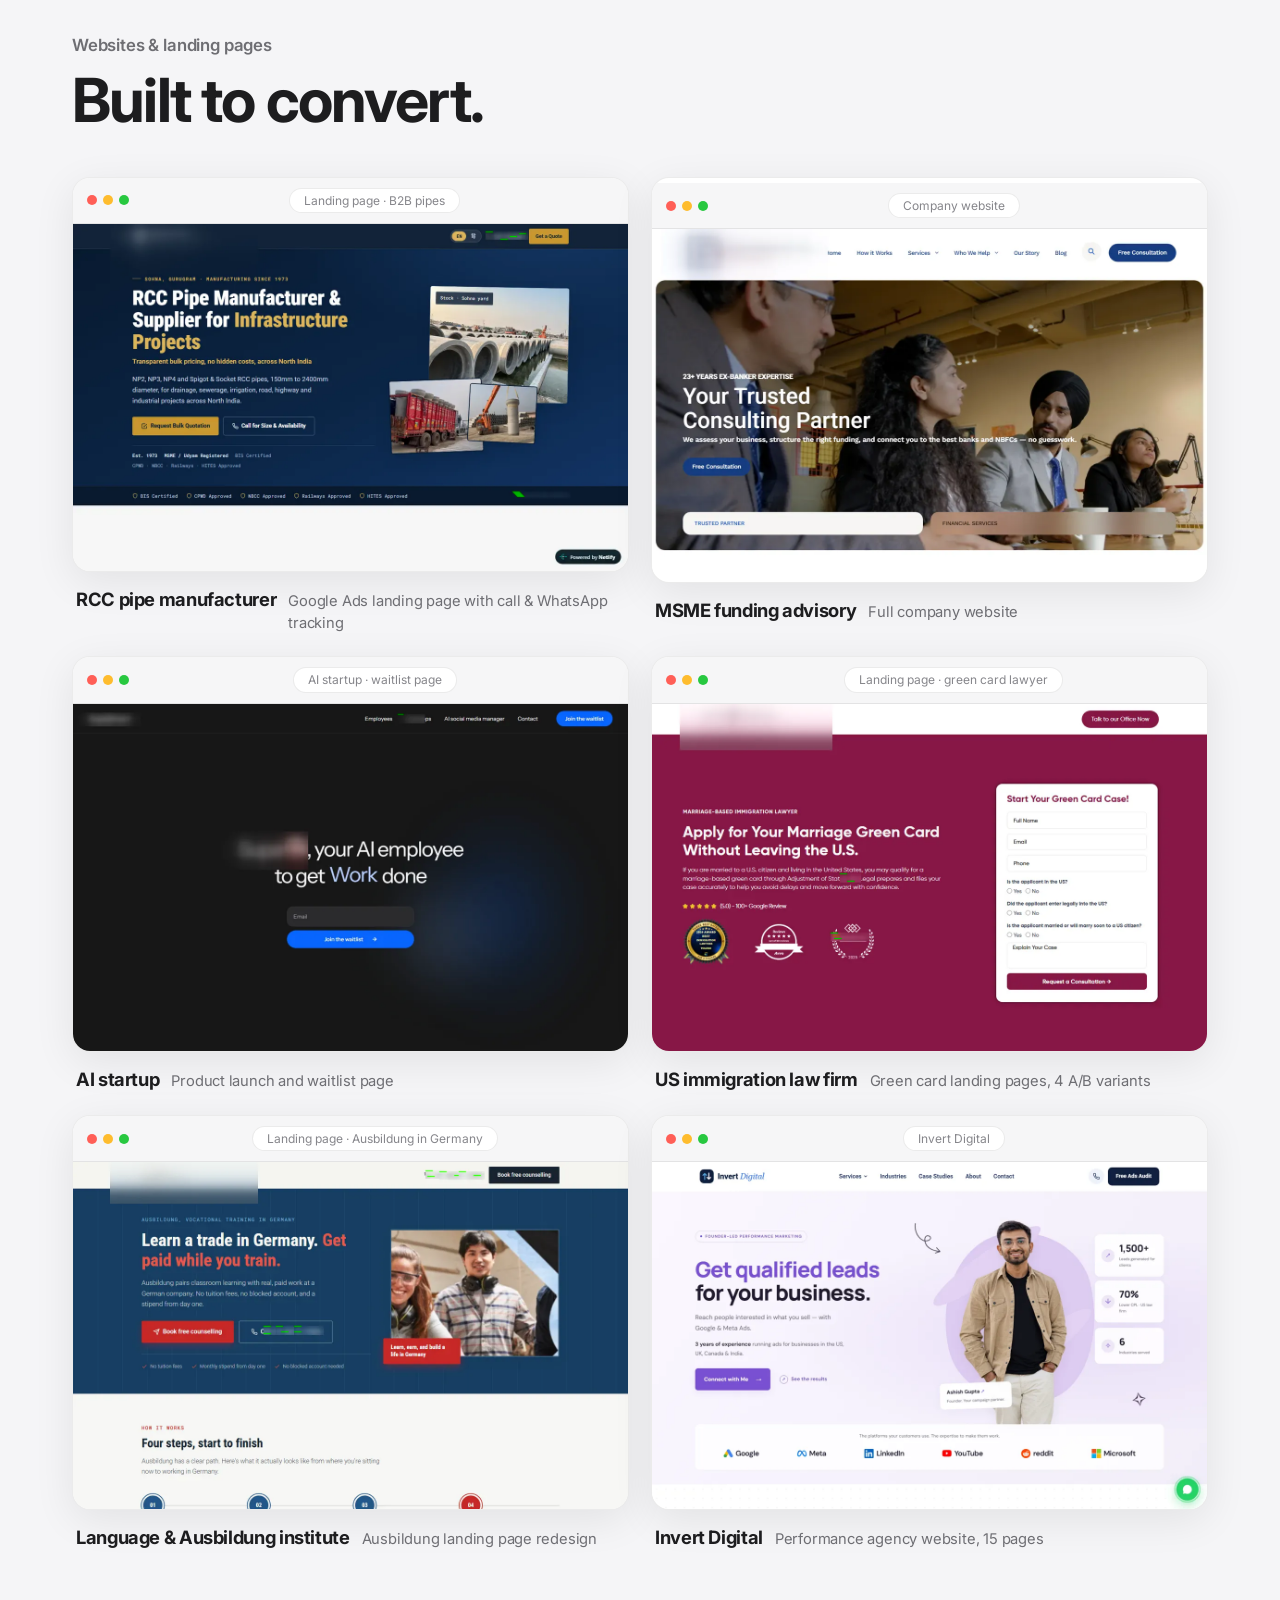
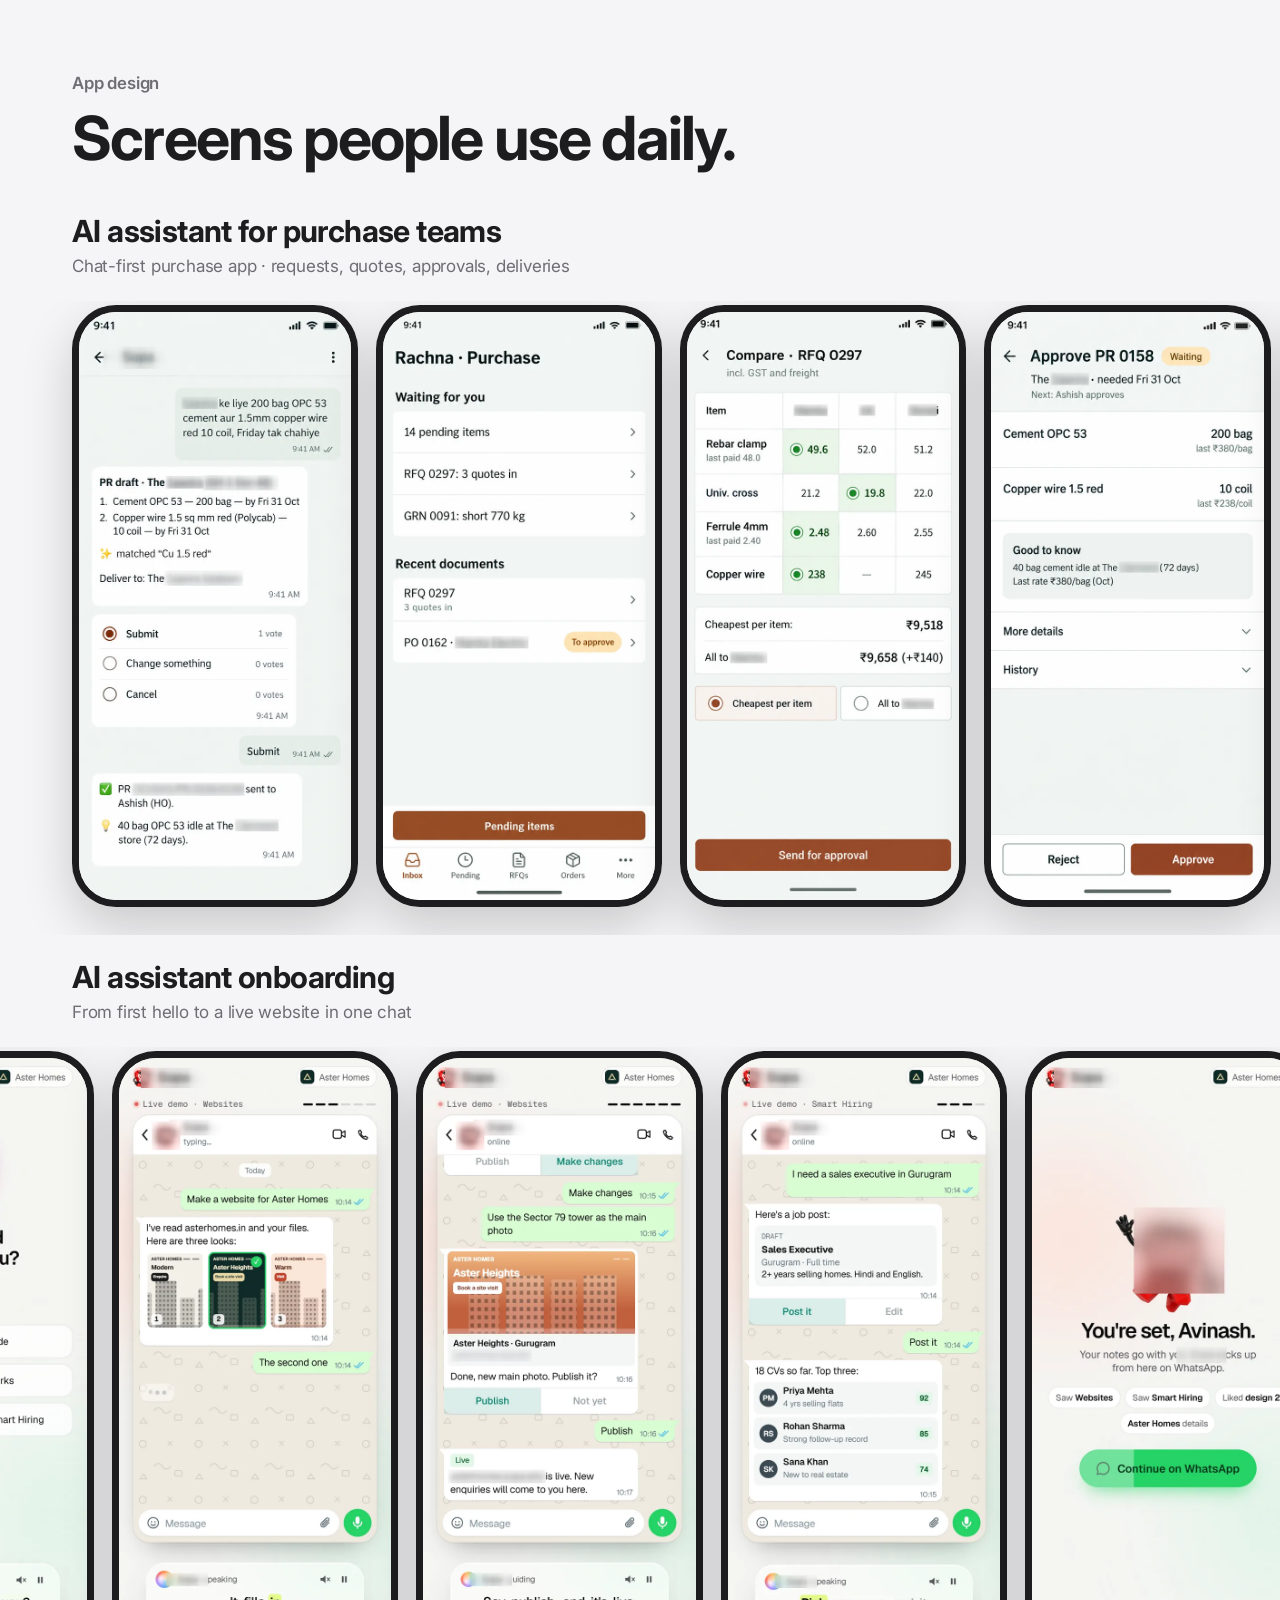
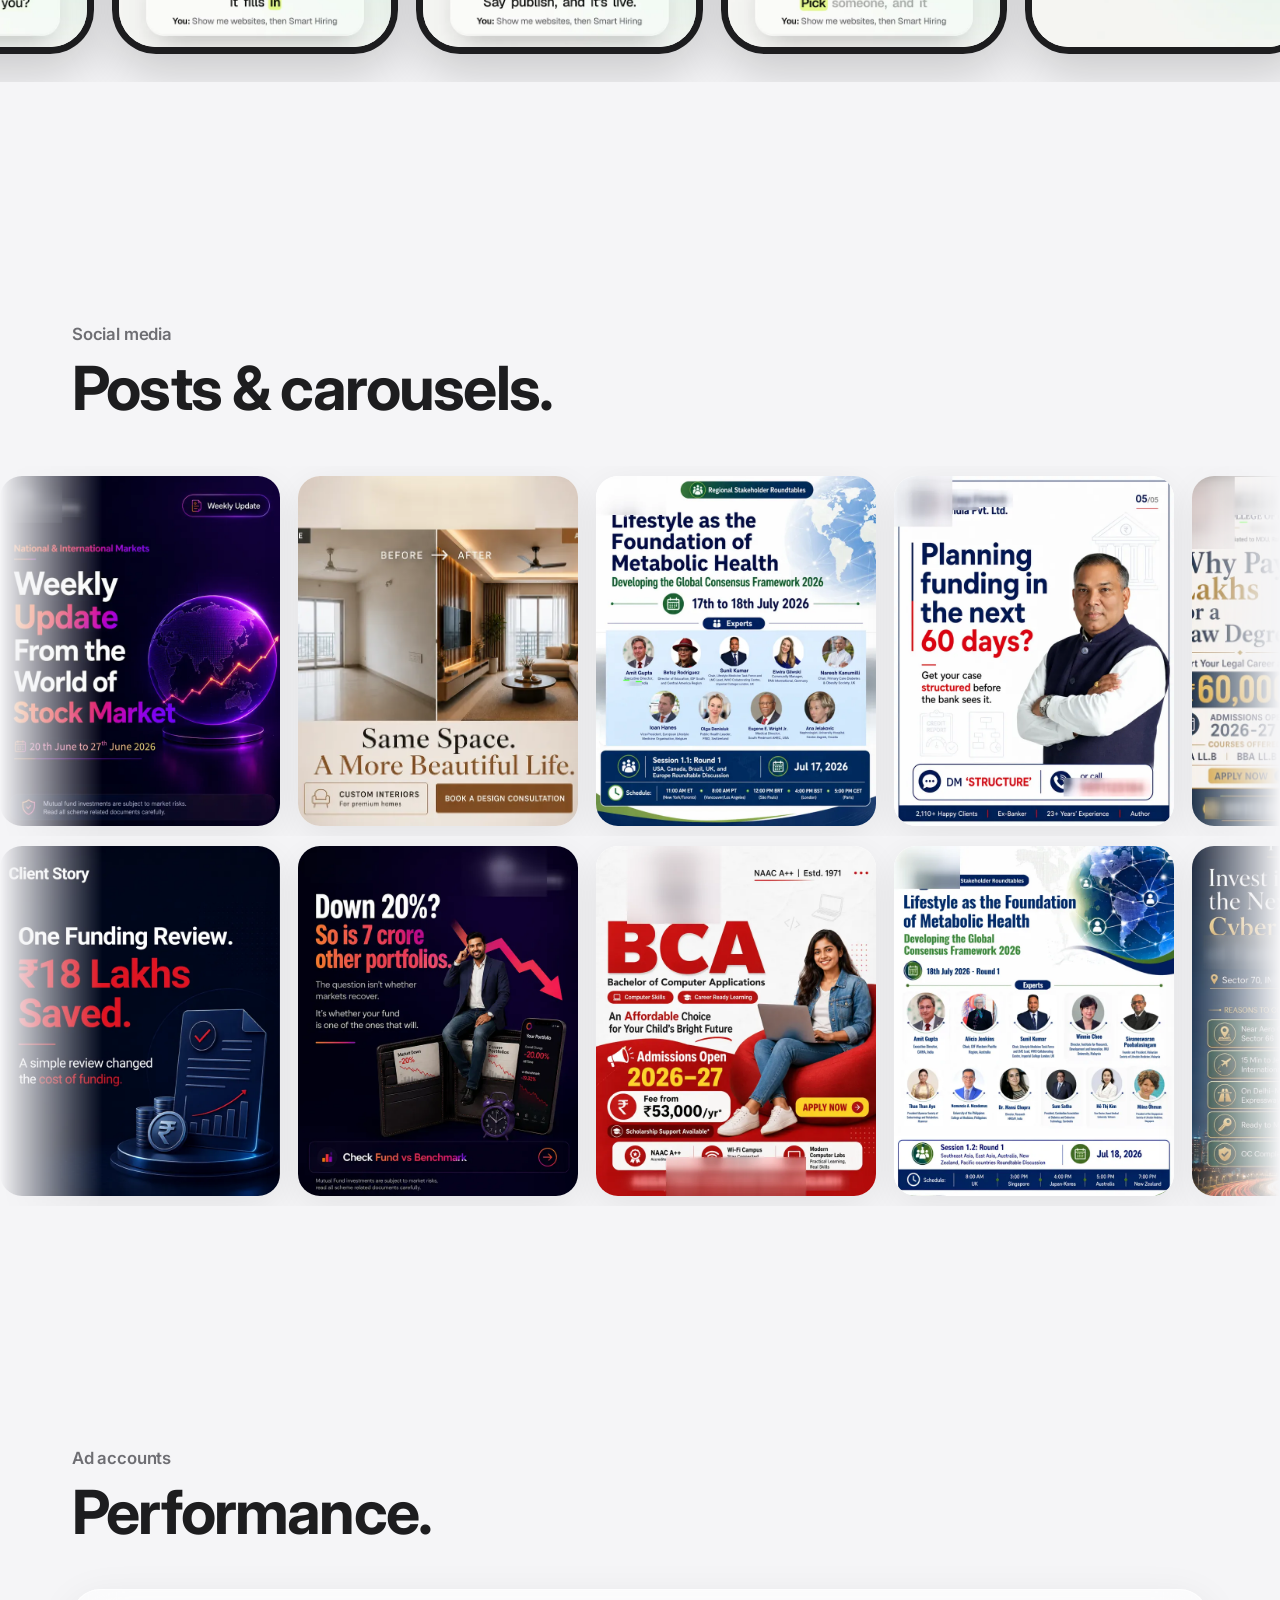
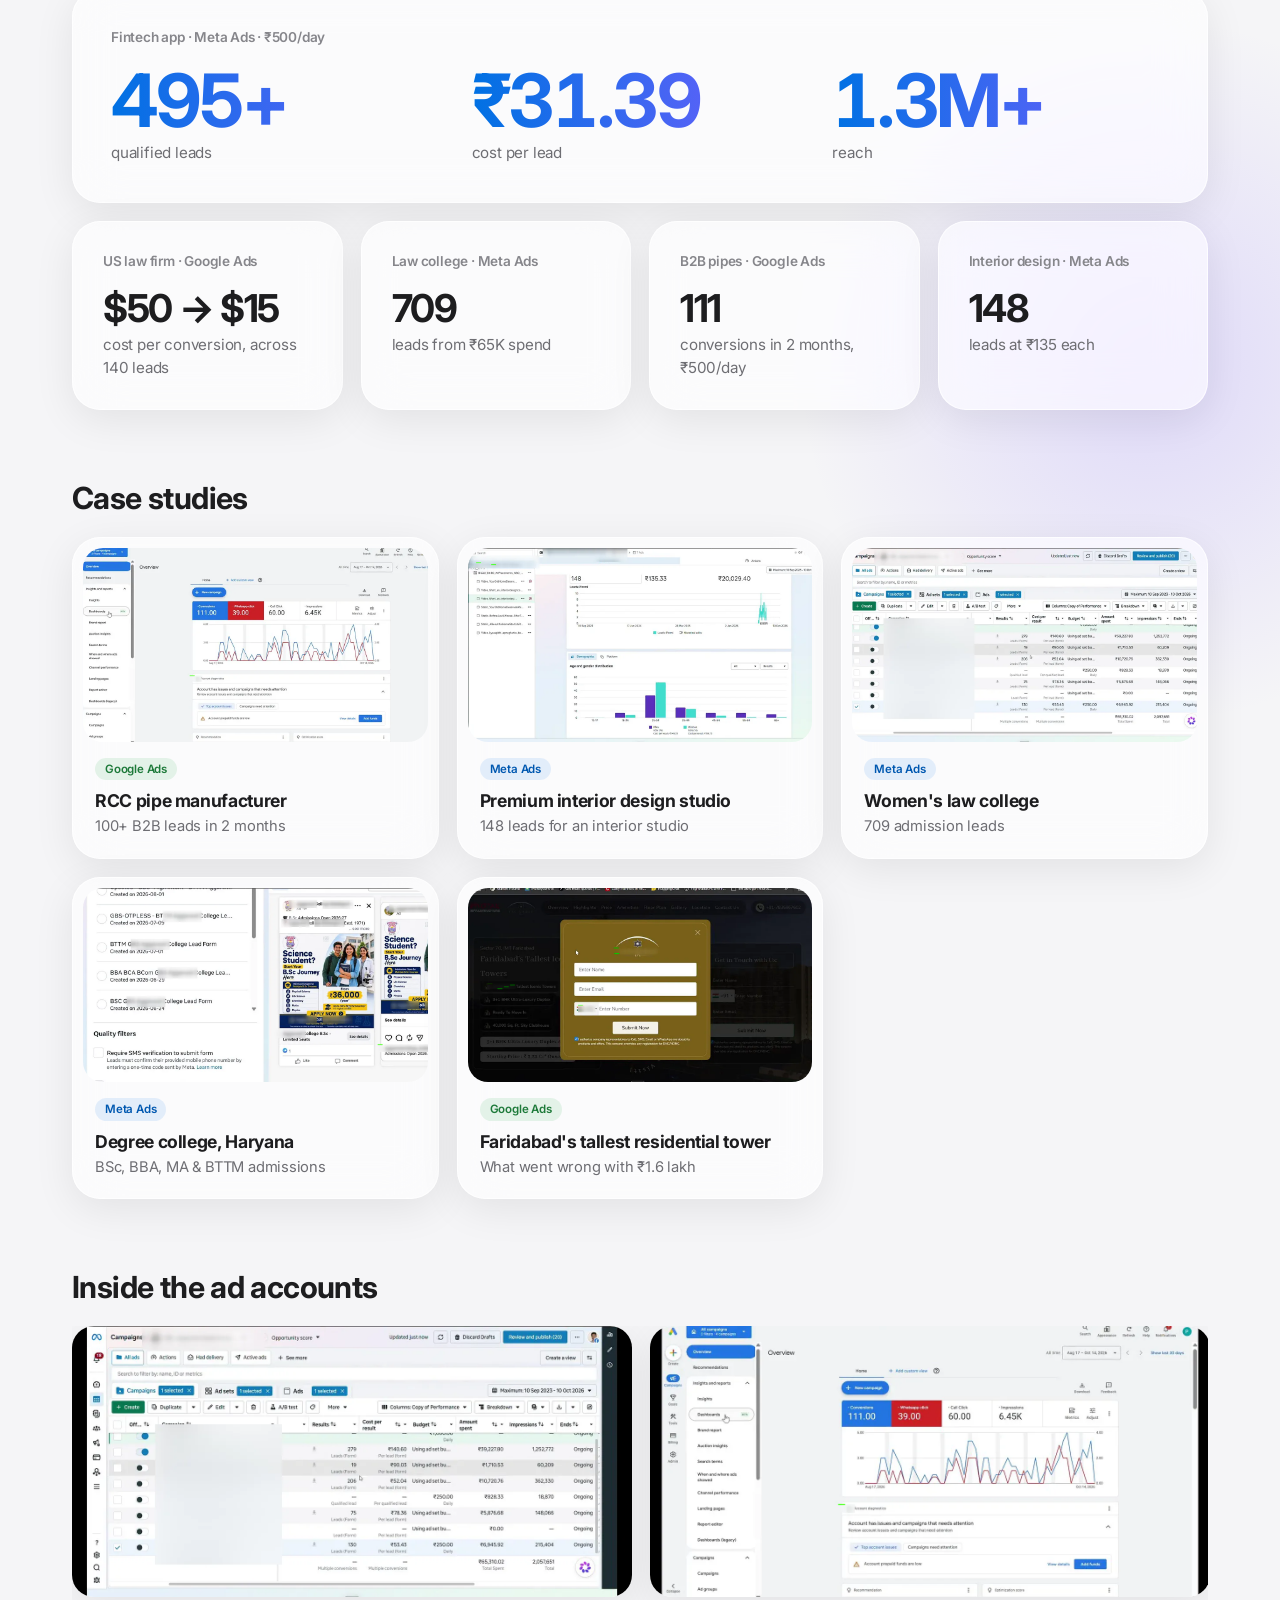
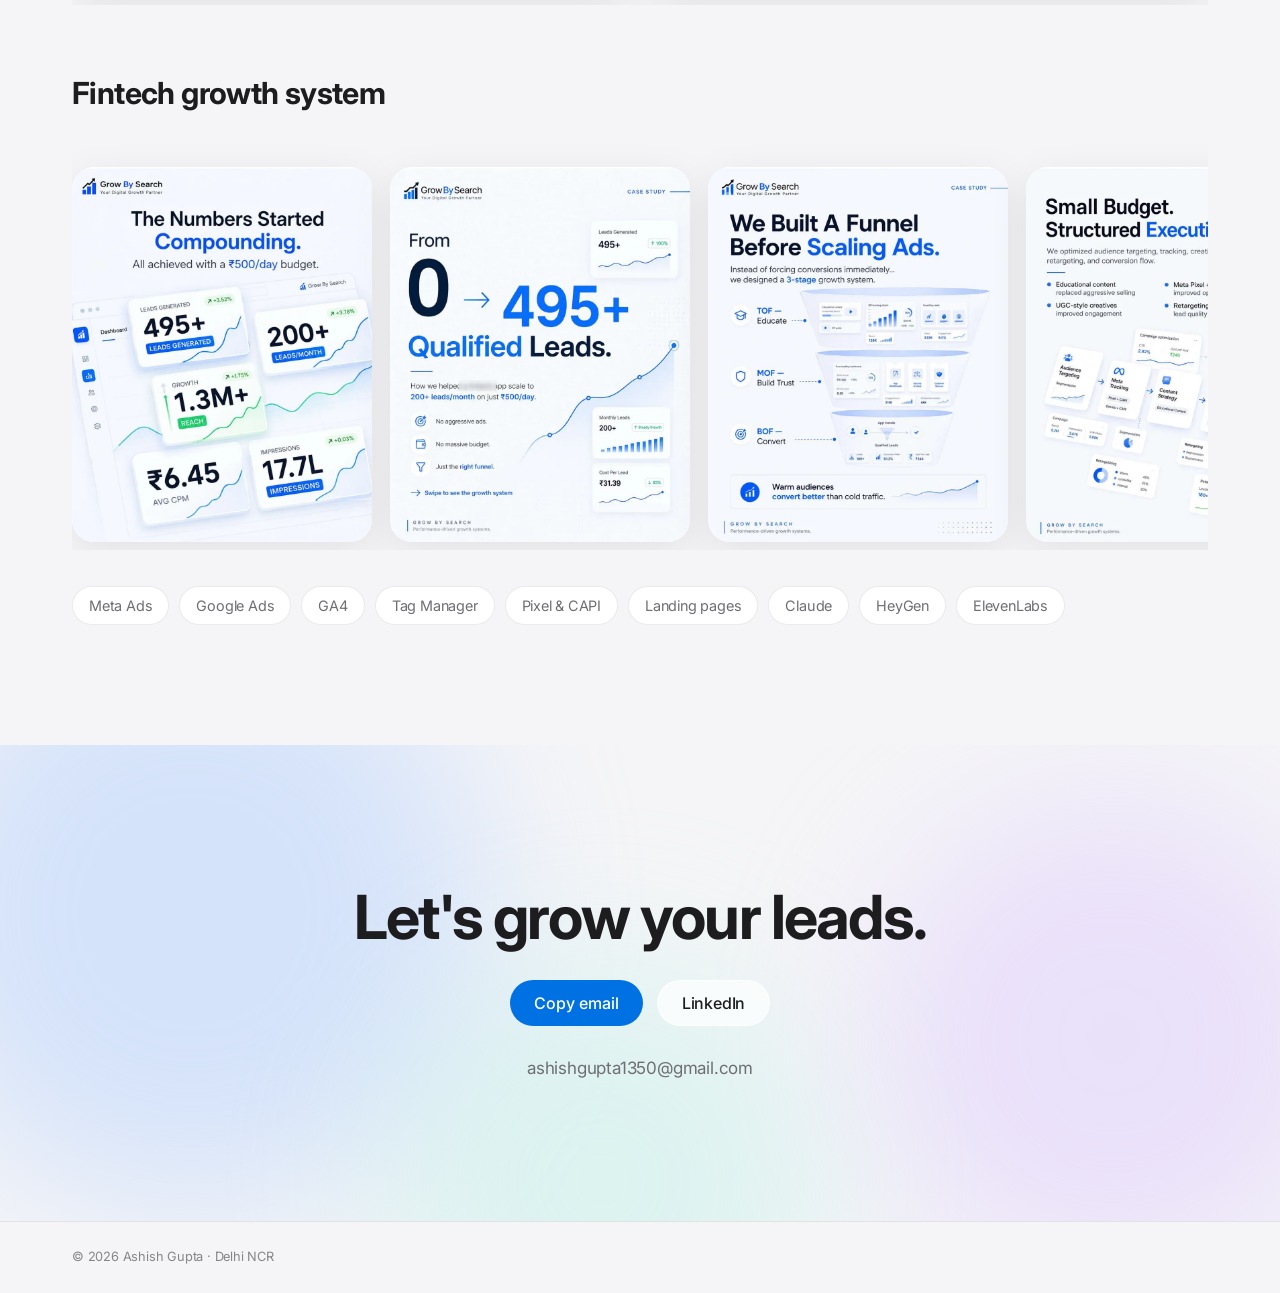
==== commit 088f3143: "Anonymised version: generic client names, blurred client branding, still video thumbnails Co-Authore" ====
--- a/index.html
+++ b/index.html
@@ -9,7 +9,7 @@
   <link rel="preconnect" href="https://fonts.googleapis.com">
   <link rel="preconnect" href="https://fonts.gstatic.com" crossorigin>
   <link rel="stylesheet" href="https://fonts.googleapis.com/css2?family=Inter:opsz,wght@14..32,400;14..32,500;14..32,600;14..32,700&display=swap">
-  <link rel="stylesheet" href="css/site.css?v=6">
+  <link rel="stylesheet" href="css/site.css?v=7">
 </head>
 <body>
   <header class="site-header">
@@ -65,175 +65,175 @@
     <section id="work" class="section section-dark">
       <div class="container">
         <div class="section-head reveal">
-          <p class="eyebrow">Video &amp; image ads</p>
+          <p class="eyebrow">Video &amp; image ads &#183; client names hidden</p>
           <h2>Client by client.</h2>
         </div>
         <nav class="client-index glass-dark reveal" aria-label="Clients">
-          <a href="#c-ringmoney">RingMoney</a>
-          <a href="#c-savvy">The Savvy Casa</a>
-          <a href="#c-fe">Faridabad Eye</a>
-          <a href="#c-acb">Aggarwal College</a>
-          <a href="#c-aclw">Aggarwal Law</a>
-          <a href="#c-dfi">Deep Fintech</a>
-          <a href="#c-arv">Aarvista</a>
-          <a href="#c-ins">Insurance</a>
+          <a href="#c-fund">Fund app</a>
+          <a href="#c-interior">Interior studio</a>
+          <a href="#c-tower">Luxury tower</a>
+          <a href="#c-college">Degree college</a>
+          <a href="#c-law">Law college</a>
+          <a href="#c-msme">MSME advisory</a>
+          <a href="#c-homes">Residences</a>
+          <a href="#c-insure">Insurance</a>
         </nav>
       </div>
 
       <div class="clients">
-        <article class="client" id="c-ringmoney">
-          <div class="container client-head reveal">
-            <div>
-              <h3>RingMoney</h3>
+        <article class="client" id="c-fund">
+          <div class="container client-head reveal">
+            <div>
+              <h3>Mutual fund investing app</h3>
               <p>Mutual fund app · Meta Ads</p>
             </div>
             <p class="client-result"><b>495+</b> leads at <b>₹31</b> each</p>
           </div>
           <div class="reel">
-            <figure class="clip"><video muted loop playsinline preload="none" poster="assets/video/rm-sip.jpg" data-src="assets/video/rm-sip.mp4"></video><figcaption>AI spokesperson</figcaption></figure>
-            <figure class="clip"><video muted loop playsinline preload="none" poster="assets/video/rm-hook.jpg" data-src="assets/video/rm-hook.mp4"></video><figcaption>Problem hook</figcaption></figure>
-            <figure class="clip"><video muted loop playsinline preload="none" poster="assets/video/rm-mfd.jpg" data-src="assets/video/rm-mfd.mp4"></video><figcaption>Trust builder</figcaption></figure>
-            <figure class="clip"><video muted loop playsinline preload="none" poster="assets/video/rm-corporate.jpg" data-src="assets/video/rm-corporate.mp4"></video><figcaption>Hinglish UGC</figcaption></figure>
-            <figure class="clip ad"><button data-full="assets/ads/rm-1.webp"><img src="assets/ads/rm-1.webp" alt="RingMoney story ad: best fund vs right fund" loading="lazy"></button><figcaption>Story ad</figcaption></figure>
-            <figure class="clip ad"><button data-full="assets/ads/rm-2.webp"><img src="assets/ads/rm-2.webp" alt="RingMoney story ad: which fund is right" loading="lazy"></button><figcaption>Story ad</figcaption></figure>
-            <figure class="clip ad"><button data-full="assets/ads/rm-3.webp"><img src="assets/ads/rm-3.webp" alt="RingMoney story ad: mutual funds confusing you" loading="lazy"></button><figcaption>Story ad</figcaption></figure>
-          </div>
-        </article>
-
-        <article class="client" id="c-savvy">
-          <div class="container client-head reveal">
-            <div>
-              <h3>The Savvy Casa</h3>
-              <p>Interior design · Meta Ads · <a class="case-link" href="https://youtu.be/qmsydD4IloM" target="_blank" rel="noopener">Case study ›</a></p>
+            <figure class="clip"><button class="poster" data-full="assets/video/fund-sip.jpg"><img src="assets/video/fund-sip.jpg" alt="Video ad thumbnail, client branding blurred" loading="lazy"></button><figcaption>AI spokesperson</figcaption></figure>
+            <figure class="clip"><button class="poster" data-full="assets/video/fund-hook.jpg"><img src="assets/video/fund-hook.jpg" alt="Video ad thumbnail, client branding blurred" loading="lazy"></button><figcaption>Problem hook</figcaption></figure>
+            <figure class="clip"><button class="poster" data-full="assets/video/fund-mfd.jpg"><img src="assets/video/fund-mfd.jpg" alt="Video ad thumbnail, client branding blurred" loading="lazy"></button><figcaption>Trust builder</figcaption></figure>
+            <figure class="clip"><button class="poster" data-full="assets/video/fund-corporate.jpg"><img src="assets/video/fund-corporate.jpg" alt="Video ad thumbnail, client branding blurred" loading="lazy"></button><figcaption>Hinglish UGC</figcaption></figure>
+            <figure class="clip ad"><button data-full="assets/ads/fund-1.webp"><img src="assets/ads/fund-1.webp" alt="Fund app story ad: best fund vs right fund" loading="lazy"></button><figcaption>Story ad</figcaption></figure>
+            <figure class="clip ad"><button data-full="assets/ads/fund-2.webp"><img src="assets/ads/fund-2.webp" alt="Fund app story ad: which fund is right" loading="lazy"></button><figcaption>Story ad</figcaption></figure>
+            <figure class="clip ad"><button data-full="assets/ads/fund-3.webp"><img src="assets/ads/fund-3.webp" alt="Fund app story ad: mutual funds confusing you" loading="lazy"></button><figcaption>Story ad</figcaption></figure>
+          </div>
+        </article>
+
+        <article class="client" id="c-interior">
+          <div class="container client-head reveal">
+            <div>
+              <h3>Premium interior design studio</h3>
+              <p>Interior design · Meta Ads</p>
             </div>
             <p class="client-result"><b>148</b> leads at <b>₹135</b> each</p>
           </div>
           <div class="reel">
-            <figure class="clip"><video muted loop playsinline preload="none" poster="assets/video/tsc-before.jpg" data-src="assets/video/tsc-before.mp4"></video><figcaption>Before / after</figcaption></figure>
-            <figure class="clip"><video muted loop playsinline preload="none" poster="assets/video/tsc-walk.jpg" data-src="assets/video/tsc-walk.mp4"></video><figcaption>Walkthrough</figcaption></figure>
-            <figure class="clip"><video muted loop playsinline preload="none" poster="assets/video/tsc-kinetic.jpg" data-src="assets/video/tsc-kinetic.mp4"></video><figcaption>Kinetic type</figcaption></figure>
-            <figure class="clip"><video muted loop playsinline preload="none" poster="assets/video/tsc-spokes.jpg" data-src="assets/video/tsc-spokes.mp4"></video><figcaption>Spokesperson</figcaption></figure>
-            <figure class="clip"><video muted loop playsinline preload="none" poster="assets/video/tsc-money.jpg" data-src="assets/video/tsc-money.mp4"></video><figcaption>Problem hook</figcaption></figure>
-            <figure class="clip ad"><button data-full="assets/ads/tsc-1.webp"><img src="assets/ads/tsc-1.webp" alt="Savvy Casa ad: premium interiors without the contractor chaos" loading="lazy"></button><figcaption>Story ad</figcaption></figure>
-            <figure class="clip ad"><button data-full="assets/ads/tsc-2.webp"><img src="assets/ads/tsc-2.webp" alt="Savvy Casa ad: looking for an interior design team" loading="lazy"></button><figcaption>Story ad</figcaption></figure>
-            <figure class="clip ad"><button data-full="assets/ads/tsc-3.webp"><img src="assets/ads/tsc-3.webp" alt="Savvy Casa before and after feed ad" loading="lazy"></button><figcaption>Before / after</figcaption></figure>
-            <figure class="clip ad"><button data-full="assets/ads/tsc-4.webp"><img src="assets/ads/tsc-4.webp" alt="Savvy Casa carousel card: same home, completely different feeling" loading="lazy"></button><figcaption>Carousel</figcaption></figure>
-            <figure class="clip ad"><button data-full="assets/ads/tsc-5.webp"><img src="assets/ads/tsc-5.webp" alt="Savvy Casa carousel card: every detail matters" loading="lazy"></button><figcaption>Carousel</figcaption></figure>
-            <figure class="clip ad"><button data-full="assets/ads/tsc-6.webp"><img src="assets/ads/tsc-6.webp" alt="Savvy Casa feed ad: your dream home starts here" loading="lazy"></button><figcaption>Feed ad</figcaption></figure>
-          </div>
-        </article>
-
-        <article class="client" id="c-fe">
-          <div class="container client-head reveal">
-            <div>
-              <h3>Faridabad Eye</h3>
-              <p>Luxury real estate · Meta &amp; Google Ads · <a class="case-link" href="https://youtu.be/UJQVALC80Ek" target="_blank" rel="noopener">Case study ›</a></p>
+            <figure class="clip"><button class="poster" data-full="assets/video/interior-before.jpg"><img src="assets/video/interior-before.jpg" alt="Video ad thumbnail, client branding blurred" loading="lazy"></button><figcaption>Before / after</figcaption></figure>
+            <figure class="clip"><button class="poster" data-full="assets/video/interior-walk.jpg"><img src="assets/video/interior-walk.jpg" alt="Video ad thumbnail, client branding blurred" loading="lazy"></button><figcaption>Walkthrough</figcaption></figure>
+            <figure class="clip"><button class="poster" data-full="assets/video/interior-kinetic.jpg"><img src="assets/video/interior-kinetic.jpg" alt="Video ad thumbnail, client branding blurred" loading="lazy"></button><figcaption>Kinetic type</figcaption></figure>
+            <figure class="clip"><button class="poster" data-full="assets/video/interior-spokes.jpg"><img src="assets/video/interior-spokes.jpg" alt="Video ad thumbnail, client branding blurred" loading="lazy"></button><figcaption>Spokesperson</figcaption></figure>
+            <figure class="clip"><button class="poster" data-full="assets/video/interior-money.jpg"><img src="assets/video/interior-money.jpg" alt="Video ad thumbnail, client branding blurred" loading="lazy"></button><figcaption>Problem hook</figcaption></figure>
+            <figure class="clip ad"><button data-full="assets/ads/interior-1.webp"><img src="assets/ads/interior-1.webp" alt="Interior studio ad: premium interiors without the contractor chaos" loading="lazy"></button><figcaption>Story ad</figcaption></figure>
+            <figure class="clip ad"><button data-full="assets/ads/interior-2.webp"><img src="assets/ads/interior-2.webp" alt="Interior studio ad: looking for an interior design team" loading="lazy"></button><figcaption>Story ad</figcaption></figure>
+            <figure class="clip ad"><button data-full="assets/ads/interior-3.webp"><img src="assets/ads/interior-3.webp" alt="Interior studio before and after feed ad" loading="lazy"></button><figcaption>Before / after</figcaption></figure>
+            <figure class="clip ad"><button data-full="assets/ads/interior-4.webp"><img src="assets/ads/interior-4.webp" alt="Interior studio carousel card: same home, completely different feeling" loading="lazy"></button><figcaption>Carousel</figcaption></figure>
+            <figure class="clip ad"><button data-full="assets/ads/interior-5.webp"><img src="assets/ads/interior-5.webp" alt="Interior studio carousel card: every detail matters" loading="lazy"></button><figcaption>Carousel</figcaption></figure>
+            <figure class="clip ad"><button data-full="assets/ads/interior-6.webp"><img src="assets/ads/interior-6.webp" alt="Interior studio feed ad: your dream home starts here" loading="lazy"></button><figcaption>Feed ad</figcaption></figure>
+          </div>
+        </article>
+
+        <article class="client" id="c-tower">
+          <div class="container client-head reveal">
+            <div>
+              <h3>Faridabad's tallest residential tower</h3>
+              <p>Luxury real estate · Meta &amp; Google Ads</p>
             </div>
             <p class="client-result">Lead form &amp; WhatsApp campaigns</p>
           </div>
           <div class="reel">
-            <figure class="clip"><video muted loop playsinline preload="none" poster="assets/video/fe-sardar.jpg" data-src="assets/video/fe-sardar.mp4"></video><figcaption>AI character</figcaption></figure>
-            <figure class="clip"><video muted loop playsinline preload="none" poster="assets/video/fe-335.jpg" data-src="assets/video/fe-335.mp4"></video><figcaption>Price reveal</figcaption></figure>
-            <figure class="clip"><video muted loop playsinline preload="none" poster="assets/video/fe-tallest.jpg" data-src="assets/video/fe-tallest.mp4"></video><figcaption>Landmark hook</figcaption></figure>
-            <figure class="clip"><video muted loop playsinline preload="none" poster="assets/video/fe-map.jpg" data-src="assets/video/fe-map.mp4"></video><figcaption>Location motion</figcaption></figure>
-            <figure class="clip"><video muted loop playsinline preload="none" poster="assets/video/fe-price.jpg" data-src="assets/video/fe-price.mp4"></video><figcaption>Sample flat tour</figcaption></figure>
-            <figure class="clip"><video muted loop playsinline preload="none" poster="assets/video/fe-tower.jpg" data-src="assets/video/fe-tower.mp4"></video><figcaption>Walkthrough</figcaption></figure>
-            <figure class="clip ad"><button data-full="assets/ads/fe-1.webp"><img src="assets/ads/fe-1.webp" alt="The Crown of Faridabad story ad: next cyber hub" loading="lazy"></button><figcaption>Story ad</figcaption></figure>
-            <figure class="clip ad"><button data-full="assets/ads/fe-2.webp"><img src="assets/ads/fe-2.webp" alt="The Crown of Faridabad story ad: premium location" loading="lazy"></button><figcaption>Story ad</figcaption></figure>
-            <figure class="clip ad"><button data-full="assets/ads/fe-3.webp"><img src="assets/ads/fe-3.webp" alt="The Crown of Faridabad story ad: three growth drivers" loading="lazy"></button><figcaption>Story ad</figcaption></figure>
-            <figure class="clip ad"><button data-full="assets/ads/fe-4.webp"><img src="assets/ads/fe-4.webp" alt="The Crown of Faridabad story ad: near Aero City and Jewar" loading="lazy"></button><figcaption>Story ad</figcaption></figure>
-            <figure class="clip ad"><button data-full="assets/ads/fe-5.webp"><img src="assets/ads/fe-5.webp" alt="The Crown of Faridabad story ad: the Burj Khalifa of Faridabad" loading="lazy"></button><figcaption>Story ad</figcaption></figure>
-          </div>
-        </article>
-
-        <article class="client" id="c-acb">
-          <div class="container client-head reveal">
-            <div>
-              <h3>Aggarwal College</h3>
-              <p>Admissions · Meta Ads · <a class="case-link" href="https://youtu.be/kneyUUiND60" target="_blank" rel="noopener">Case study ›</a></p>
+            <figure class="clip"><button class="poster" data-full="assets/video/tower-sardar.jpg"><img src="assets/video/tower-sardar.jpg" alt="Video ad thumbnail, client branding blurred" loading="lazy"></button><figcaption>AI character</figcaption></figure>
+            <figure class="clip"><button class="poster" data-full="assets/video/tower-335.jpg"><img src="assets/video/tower-335.jpg" alt="Video ad thumbnail, client branding blurred" loading="lazy"></button><figcaption>Price reveal</figcaption></figure>
+            <figure class="clip"><button class="poster" data-full="assets/video/tower-tallest.jpg"><img src="assets/video/tower-tallest.jpg" alt="Video ad thumbnail, client branding blurred" loading="lazy"></button><figcaption>Landmark hook</figcaption></figure>
+            <figure class="clip"><button class="poster" data-full="assets/video/tower-map.jpg"><img src="assets/video/tower-map.jpg" alt="Video ad thumbnail, client branding blurred" loading="lazy"></button><figcaption>Location motion</figcaption></figure>
+            <figure class="clip"><button class="poster" data-full="assets/video/tower-price.jpg"><img src="assets/video/tower-price.jpg" alt="Video ad thumbnail, client branding blurred" loading="lazy"></button><figcaption>Sample flat tour</figcaption></figure>
+            <figure class="clip"><button class="poster" data-full="assets/video/tower-tower.jpg"><img src="assets/video/tower-tower.jpg" alt="Video ad thumbnail, client branding blurred" loading="lazy"></button><figcaption>Walkthrough</figcaption></figure>
+            <figure class="clip ad"><button data-full="assets/ads/tower-1.webp"><img src="assets/ads/tower-1.webp" alt="Luxury tower story ad: next cyber hub" loading="lazy"></button><figcaption>Story ad</figcaption></figure>
+            <figure class="clip ad"><button data-full="assets/ads/tower-2.webp"><img src="assets/ads/tower-2.webp" alt="Luxury tower story ad: premium location" loading="lazy"></button><figcaption>Story ad</figcaption></figure>
+            <figure class="clip ad"><button data-full="assets/ads/tower-3.webp"><img src="assets/ads/tower-3.webp" alt="Luxury tower story ad: three growth drivers" loading="lazy"></button><figcaption>Story ad</figcaption></figure>
+            <figure class="clip ad"><button data-full="assets/ads/tower-4.webp"><img src="assets/ads/tower-4.webp" alt="Luxury tower story ad: near Aero City and Jewar" loading="lazy"></button><figcaption>Story ad</figcaption></figure>
+            <figure class="clip ad"><button data-full="assets/ads/tower-5.webp"><img src="assets/ads/tower-5.webp" alt="Luxury tower story ad: the Burj Khalifa of Faridabad" loading="lazy"></button><figcaption>Story ad</figcaption></figure>
+          </div>
+        </article>
+
+        <article class="client" id="c-college">
+          <div class="container client-head reveal">
+            <div>
+              <h3>Degree college, Haryana</h3>
+              <p>Admissions · Meta Ads</p>
             </div>
             <p class="client-result"><b>88</b> leads at <b>₹121</b> each</p>
           </div>
           <div class="reel">
-            <figure class="clip"><video muted loop playsinline preload="none" poster="assets/video/acb-travel.jpg" data-src="assets/video/acb-travel.mp4"></video><figcaption>Course launch</figcaption></figure>
-            <figure class="clip"><video muted loop playsinline preload="none" poster="assets/video/acb-gate.jpg" data-src="assets/video/acb-gate.mp4"></video><figcaption>AI spokesperson</figcaption></figure>
-            <figure class="clip"><video muted loop playsinline preload="none" poster="assets/video/acb-motion.jpg" data-src="assets/video/acb-motion.mp4"></video><figcaption>Motion graphics</figcaption></figure>
-            <figure class="clip"><video muted loop playsinline preload="none" poster="assets/video/acb-books.jpg" data-src="assets/video/acb-books.mp4"></video><figcaption>Hook test</figcaption></figure>
-            <figure class="clip"><video muted loop playsinline preload="none" poster="assets/video/acb-walk.jpg" data-src="assets/video/acb-walk.mp4"></video><figcaption>Campus walk</figcaption></figure>
-            <figure class="clip"><video muted loop playsinline preload="none" poster="assets/video/acb-spokes.jpg" data-src="assets/video/acb-spokes.mp4"></video><figcaption>Spokesperson</figcaption></figure>
-            <figure class="clip ad"><button data-full="assets/ads/acb-1.webp"><img src="assets/ads/acb-1.webp" alt="Aggarwal College BSc admission story ad with fees" loading="lazy"></button><figcaption>BSc · story ad</figcaption></figure>
-            <figure class="clip ad"><button data-full="assets/ads/acb-2.webp"><img src="assets/ads/acb-2.webp" alt="Aggarwal College MA admission story ad" loading="lazy"></button><figcaption>MA · story ad</figcaption></figure>
-            <figure class="clip ad"><button data-full="assets/ads/acb-4.webp"><img src="assets/ads/acb-4.webp" alt="Aggarwal College BTTM admissions ad" loading="lazy"></button><figcaption>BTTM launch</figcaption></figure>
-            <figure class="clip ad"><button data-full="assets/ads/acb-5.webp"><img src="assets/ads/acb-5.webp" alt="Aggarwal College BTTM ad: turn wanderlust into a career" loading="lazy"></button><figcaption>BTTM · story ad</figcaption></figure>
-            <figure class="clip ad"><button data-full="assets/ads/acb-3.webp"><img src="assets/ads/acb-3.webp" alt="Aggarwal College BA and BCom admission ad" loading="lazy"></button><figcaption>BA &amp; BCom · feed ad</figcaption></figure>
-            <figure class="clip ad"><button data-full="assets/ads/acb-6.webp"><img src="assets/ads/acb-6.webp" alt="Aggarwal College BSc feed ad with fees and scholarship" loading="lazy"></button><figcaption>BSc · feed ad</figcaption></figure>
-          </div>
-        </article>
-
-        <article class="client" id="c-aclw">
-          <div class="container client-head reveal">
-            <div>
-              <h3>Aggarwal College of Law</h3>
-              <p>Admissions · Meta Ads · <a class="case-link" href="https://youtu.be/EU_zB-air2g" target="_blank" rel="noopener">Case study ›</a></p>
+            <figure class="clip"><button class="poster" data-full="assets/video/college-travel.jpg"><img src="assets/video/college-travel.jpg" alt="Video ad thumbnail, client branding blurred" loading="lazy"></button><figcaption>Course launch</figcaption></figure>
+            <figure class="clip"><button class="poster" data-full="assets/video/college-gate.jpg"><img src="assets/video/college-gate.jpg" alt="Video ad thumbnail, client branding blurred" loading="lazy"></button><figcaption>AI spokesperson</figcaption></figure>
+            <figure class="clip"><button class="poster" data-full="assets/video/college-motion.jpg"><img src="assets/video/college-motion.jpg" alt="Video ad thumbnail, client branding blurred" loading="lazy"></button><figcaption>Motion graphics</figcaption></figure>
+            <figure class="clip"><button class="poster" data-full="assets/video/college-books.jpg"><img src="assets/video/college-books.jpg" alt="Video ad thumbnail, client branding blurred" loading="lazy"></button><figcaption>Hook test</figcaption></figure>
+            <figure class="clip"><button class="poster" data-full="assets/video/college-walk.jpg"><img src="assets/video/college-walk.jpg" alt="Video ad thumbnail, client branding blurred" loading="lazy"></button><figcaption>Campus walk</figcaption></figure>
+            <figure class="clip"><button class="poster" data-full="assets/video/college-spokes.jpg"><img src="assets/video/college-spokes.jpg" alt="Video ad thumbnail, client branding blurred" loading="lazy"></button><figcaption>Spokesperson</figcaption></figure>
+            <figure class="clip ad"><button data-full="assets/ads/college-1.webp"><img src="assets/ads/college-1.webp" alt="College BSc admission story ad with fees" loading="lazy"></button><figcaption>BSc · story ad</figcaption></figure>
+            <figure class="clip ad"><button data-full="assets/ads/college-2.webp"><img src="assets/ads/college-2.webp" alt="College MA admission story ad" loading="lazy"></button><figcaption>MA · story ad</figcaption></figure>
+            <figure class="clip ad"><button data-full="assets/ads/college-4.webp"><img src="assets/ads/college-4.webp" alt="College BTTM admissions ad" loading="lazy"></button><figcaption>BTTM launch</figcaption></figure>
+            <figure class="clip ad"><button data-full="assets/ads/college-5.webp"><img src="assets/ads/college-5.webp" alt="College BTTM ad: turn wanderlust into a career" loading="lazy"></button><figcaption>BTTM · story ad</figcaption></figure>
+            <figure class="clip ad"><button data-full="assets/ads/college-3.webp"><img src="assets/ads/college-3.webp" alt="College BA and BCom admission ad" loading="lazy"></button><figcaption>BA &amp; BCom · feed ad</figcaption></figure>
+            <figure class="clip ad"><button data-full="assets/ads/college-6.webp"><img src="assets/ads/college-6.webp" alt="College BSc feed ad with fees and scholarship" loading="lazy"></button><figcaption>BSc · feed ad</figcaption></figure>
+          </div>
+        </article>
+
+        <article class="client" id="c-law">
+          <div class="container client-head reveal">
+            <div>
+              <h3>Women's law college</h3>
+              <p>Admissions · Meta Ads</p>
             </div>
             <p class="client-result"><b>709</b> leads · <b>2M+</b> impressions</p>
           </div>
           <div class="reel">
-            <figure class="clip"><video muted loop playsinline preload="none" poster="assets/video/aclw-career.jpg" data-src="assets/video/aclw-career.mp4"></video><figcaption>Career explainer</figcaption></figure>
-            <figure class="clip"><video muted loop playsinline preload="none" poster="assets/video/aclw-bba.jpg" data-src="assets/video/aclw-bba.mp4"></video><figcaption>BBA LLB reel</figcaption></figure>
-            <figure class="clip"><video muted loop playsinline preload="none" poster="assets/video/aclw-admit.jpg" data-src="assets/video/aclw-admit.mp4"></video><figcaption>Admissions open</figcaption></figure>
-            <figure class="clip"><video muted loop playsinline preload="none" poster="assets/video/aclw-llb.jpg" data-src="assets/video/aclw-llb.mp4"></video><figcaption>AI spokesperson</figcaption></figure>
-            <figure class="clip ad"><button data-full="assets/ads/aclw-1.webp"><img src="assets/ads/aclw-1.webp" alt="Law college story ad: why pay lakhs for a law degree" loading="lazy"></button><figcaption>Price hook</figcaption></figure>
-            <figure class="clip ad"><button data-full="assets/ads/aclw-2.webp"><img src="assets/ads/aclw-2.webp" alt="Law college story ad for parents of daughters" loading="lazy"></button><figcaption>Parent audience</figcaption></figure>
-            <figure class="clip ad"><button data-full="assets/ads/aclw-3.webp"><img src="assets/ads/aclw-3.webp" alt="Law college story ad: trusted by parents" loading="lazy"></button><figcaption>Trust</figcaption></figure>
-            <figure class="clip ad"><button data-full="assets/ads/aclw-4.webp"><img src="assets/ads/aclw-4.webp" alt="Law college story ad: empowering women" loading="lazy"></button><figcaption>Brand</figcaption></figure>
-            <figure class="clip ad"><button data-full="assets/ads/aclw-5.webp"><img src="assets/ads/aclw-5.webp" alt="BBA LLB Hons ad: a law degree that does more" loading="lazy"></button><figcaption>BBA LLB launch</figcaption></figure>
-            <figure class="clip ad"><button data-full="assets/ads/aclw-6.webp"><img src="assets/ads/aclw-6.webp" alt="BBA LLB ad: save two years" loading="lazy"></button><figcaption>Save 2 years</figcaption></figure>
-          </div>
-        </article>
-
-        <article class="client" id="c-dfi">
-          <div class="container client-head reveal">
-            <div>
-              <h3>Deep Fintech India</h3>
+            <figure class="clip"><button class="poster" data-full="assets/video/law-career.jpg"><img src="assets/video/law-career.jpg" alt="Video ad thumbnail, client branding blurred" loading="lazy"></button><figcaption>Career explainer</figcaption></figure>
+            <figure class="clip"><button class="poster" data-full="assets/video/law-bba.jpg"><img src="assets/video/law-bba.jpg" alt="Video ad thumbnail, client branding blurred" loading="lazy"></button><figcaption>BBA LLB reel</figcaption></figure>
+            <figure class="clip"><button class="poster" data-full="assets/video/law-admit.jpg"><img src="assets/video/law-admit.jpg" alt="Video ad thumbnail, client branding blurred" loading="lazy"></button><figcaption>Admissions open</figcaption></figure>
+            <figure class="clip"><button class="poster" data-full="assets/video/law-llb.jpg"><img src="assets/video/law-llb.jpg" alt="Video ad thumbnail, client branding blurred" loading="lazy"></button><figcaption>AI spokesperson</figcaption></figure>
+            <figure class="clip ad"><button data-full="assets/ads/law-1.webp"><img src="assets/ads/law-1.webp" alt="Law college story ad: why pay lakhs for a law degree" loading="lazy"></button><figcaption>Price hook</figcaption></figure>
+            <figure class="clip ad"><button data-full="assets/ads/law-2.webp"><img src="assets/ads/law-2.webp" alt="Law college story ad for parents of daughters" loading="lazy"></button><figcaption>Parent audience</figcaption></figure>
+            <figure class="clip ad"><button data-full="assets/ads/law-3.webp"><img src="assets/ads/law-3.webp" alt="Law college story ad: trusted by parents" loading="lazy"></button><figcaption>Trust</figcaption></figure>
+            <figure class="clip ad"><button data-full="assets/ads/law-4.webp"><img src="assets/ads/law-4.webp" alt="Law college story ad: empowering women" loading="lazy"></button><figcaption>Brand</figcaption></figure>
+            <figure class="clip ad"><button data-full="assets/ads/law-5.webp"><img src="assets/ads/law-5.webp" alt="BBA LLB Hons ad: a law degree that does more" loading="lazy"></button><figcaption>BBA LLB launch</figcaption></figure>
+            <figure class="clip ad"><button data-full="assets/ads/law-6.webp"><img src="assets/ads/law-6.webp" alt="BBA LLB ad: save two years" loading="lazy"></button><figcaption>Save 2 years</figcaption></figure>
+          </div>
+        </article>
+
+        <article class="client" id="c-msme">
+          <div class="container client-head reveal">
+            <div>
+              <h3>MSME funding advisory</h3>
               <p>MSME funding · Meta Ads, founder brand &amp; website</p>
             </div>
             <p class="client-result">Hook-led video ads</p>
           </div>
           <div class="reel">
-            <figure class="clip"><video muted loop playsinline preload="none" poster="assets/video/dfi-hook.jpg" data-src="assets/video/dfi-hook.mp4"></video><figcaption>Hook test</figcaption></figure>
-            <figure class="clip"><video muted loop playsinline preload="none" poster="assets/video/dfi-quick.jpg" data-src="assets/video/dfi-quick.mp4"></video><figcaption>Problem / solution</figcaption></figure>
-            <figure class="clip"><video muted loop playsinline preload="none" poster="assets/video/dfi-convince.jpg" data-src="assets/video/dfi-convince.mp4"></video><figcaption>Motion explainer</figcaption></figure>
-            <figure class="clip"><video muted loop playsinline preload="none" poster="assets/video/dfi-office.jpg" data-src="assets/video/dfi-office.mp4"></video><figcaption>Brand film</figcaption></figure>
-            <figure class="clip"><video muted loop playsinline preload="none" poster="assets/video/dfi-map.jpg" data-src="assets/video/dfi-map.mp4"></video><figcaption>Motion map</figcaption></figure>
-            <figure class="clip ad"><button data-full="assets/ads/dfi-1.webp"><img src="assets/ads/dfi-1.webp" alt="Deep Fintech carousel: stop applying to every bank" loading="lazy"></button><figcaption>Carousel</figcaption></figure>
-            <figure class="clip ad"><button data-full="assets/ads/dfi-2.webp"><img src="assets/ads/dfi-2.webp" alt="Deep Fintech client story carousel" loading="lazy"></button><figcaption>Client story</figcaption></figure>
-          </div>
-        </article>
-
-        <article class="client" id="c-arv">
-          <div class="container client-head reveal">
-            <div>
-              <h3>Aarvista Residences</h3>
+            <figure class="clip"><button class="poster" data-full="assets/video/msme-hook.jpg"><img src="assets/video/msme-hook.jpg" alt="Video ad thumbnail, client branding blurred" loading="lazy"></button><figcaption>Hook test</figcaption></figure>
+            <figure class="clip"><button class="poster" data-full="assets/video/msme-quick.jpg"><img src="assets/video/msme-quick.jpg" alt="Video ad thumbnail, client branding blurred" loading="lazy"></button><figcaption>Problem / solution</figcaption></figure>
+            <figure class="clip"><button class="poster" data-full="assets/video/msme-convince.jpg"><img src="assets/video/msme-convince.jpg" alt="Video ad thumbnail, client branding blurred" loading="lazy"></button><figcaption>Motion explainer</figcaption></figure>
+            <figure class="clip"><button class="poster" data-full="assets/video/msme-office.jpg"><img src="assets/video/msme-office.jpg" alt="Video ad thumbnail, client branding blurred" loading="lazy"></button><figcaption>Brand film</figcaption></figure>
+            <figure class="clip"><button class="poster" data-full="assets/video/msme-map.jpg"><img src="assets/video/msme-map.jpg" alt="Video ad thumbnail, client branding blurred" loading="lazy"></button><figcaption>Motion map</figcaption></figure>
+            <figure class="clip ad"><button data-full="assets/ads/msme-1.webp"><img src="assets/ads/msme-1.webp" alt="MSME advisory carousel: stop applying to every bank" loading="lazy"></button><figcaption>Carousel</figcaption></figure>
+            <figure class="clip ad"><button data-full="assets/ads/msme-2.webp"><img src="assets/ads/msme-2.webp" alt="MSME advisory client story carousel" loading="lazy"></button><figcaption>Client story</figcaption></figure>
+          </div>
+        </article>
+
+        <article class="client" id="c-homes">
+          <div class="container client-head reveal">
+            <div>
+              <h3>Premium residential launch</h3>
               <p>Real estate launch · Meta &amp; Instagram</p>
             </div>
             <p class="client-result">Launch films &amp; carousels</p>
           </div>
           <div class="reel">
-            <figure class="clip"><video muted loop playsinline preload="none" poster="assets/video/arv-amenity.jpg" data-src="assets/video/arv-amenity.mp4"></video><figcaption>Amenities hook</figcaption></figure>
-            <figure class="clip"><video muted loop playsinline preload="none" poster="assets/video/arv-inside.jpg" data-src="assets/video/arv-inside.mp4"></video><figcaption>Walkthrough</figcaption></figure>
-            <figure class="clip"><video muted loop playsinline preload="none" poster="assets/video/arv-life.jpg" data-src="assets/video/arv-life.mp4"></video><figcaption>Lifestyle film</figcaption></figure>
-            <figure class="clip"><video muted loop playsinline preload="none" poster="assets/video/arv-night.jpg" data-src="assets/video/arv-night.mp4"></video><figcaption>Night tower</figcaption></figure>
-            <figure class="clip"><video muted loop playsinline preload="none" poster="assets/video/arv-zoom.jpg" data-src="assets/video/arv-zoom.mp4"></video><figcaption>Interior zoom</figcaption></figure>
-            <figure class="clip ad"><button data-full="assets/ads/arv-1.webp"><img src="assets/ads/arv-1.webp" alt="Aarvista 3 and 4 BHK residences carousel" loading="lazy"></button><figcaption>Carousel</figcaption></figure>
-            <figure class="clip ad"><button data-full="assets/ads/arv-2.webp"><img src="assets/ads/arv-2.webp" alt="Aarvista 4 BHK residence floor plan" loading="lazy"></button><figcaption>Floor plan</figcaption></figure>
-            <figure class="clip ad"><button data-full="assets/ads/arv-3.webp"><img src="assets/ads/arv-3.webp" alt="Aarvista homebuyer guide: verify these 4 things on Haryana RERA" loading="lazy"></button><figcaption>RERA guide</figcaption></figure>
-            <figure class="clip ad"><button data-full="assets/ads/arv-4.webp"><img src="assets/ads/arv-4.webp" alt="Aarvista property showcase carousel" loading="lazy"></button><figcaption>Showcase</figcaption></figure>
-            <figure class="clip ad"><button data-full="assets/ads/arv-5.webp"><img src="assets/ads/arv-5.webp" alt="Aarvista landmark presence carousel" loading="lazy"></button><figcaption>Showcase</figcaption></figure>
-          </div>
-        </article>
-
-        <article class="client" id="c-ins">
+            <figure class="clip"><button class="poster" data-full="assets/video/homes-amenity.jpg"><img src="assets/video/homes-amenity.jpg" alt="Video ad thumbnail, client branding blurred" loading="lazy"></button><figcaption>Amenities hook</figcaption></figure>
+            <figure class="clip"><button class="poster" data-full="assets/video/homes-inside.jpg"><img src="assets/video/homes-inside.jpg" alt="Video ad thumbnail, client branding blurred" loading="lazy"></button><figcaption>Walkthrough</figcaption></figure>
+            <figure class="clip"><button class="poster" data-full="assets/video/homes-life.jpg"><img src="assets/video/homes-life.jpg" alt="Video ad thumbnail, client branding blurred" loading="lazy"></button><figcaption>Lifestyle film</figcaption></figure>
+            <figure class="clip"><button class="poster" data-full="assets/video/homes-night.jpg"><img src="assets/video/homes-night.jpg" alt="Video ad thumbnail, client branding blurred" loading="lazy"></button><figcaption>Night tower</figcaption></figure>
+            <figure class="clip"><button class="poster" data-full="assets/video/homes-zoom.jpg"><img src="assets/video/homes-zoom.jpg" alt="Video ad thumbnail, client branding blurred" loading="lazy"></button><figcaption>Interior zoom</figcaption></figure>
+            <figure class="clip ad"><button data-full="assets/ads/homes-1.webp"><img src="assets/ads/homes-1.webp" alt="Residences 3 and 4 BHK residences carousel" loading="lazy"></button><figcaption>Carousel</figcaption></figure>
+            <figure class="clip ad"><button data-full="assets/ads/homes-2.webp"><img src="assets/ads/homes-2.webp" alt="Residences 4 BHK residence floor plan" loading="lazy"></button><figcaption>Floor plan</figcaption></figure>
+            <figure class="clip ad"><button data-full="assets/ads/homes-3.webp"><img src="assets/ads/homes-3.webp" alt="Residences homebuyer guide: verify these 4 things on Haryana RERA" loading="lazy"></button><figcaption>RERA guide</figcaption></figure>
+            <figure class="clip ad"><button data-full="assets/ads/homes-4.webp"><img src="assets/ads/homes-4.webp" alt="Residences property showcase carousel" loading="lazy"></button><figcaption>Showcase</figcaption></figure>
+            <figure class="clip ad"><button data-full="assets/ads/homes-5.webp"><img src="assets/ads/homes-5.webp" alt="Residences landmark presence carousel" loading="lazy"></button><figcaption>Showcase</figcaption></figure>
+          </div>
+        </article>
+
+        <article class="client" id="c-insure">
           <div class="container client-head reveal">
             <div>
               <h3>Insurance broker</h3>
@@ -242,14 +242,14 @@
             <p class="client-result">Hinglish story ads</p>
           </div>
           <div class="reel">
-            <figure class="clip"><video muted loop playsinline preload="none" poster="assets/video/ins-emotional.jpg" data-src="assets/video/ins-emotional.mp4"></video><figcaption>Emotional story</figcaption></figure>
-            <figure class="clip"><video muted loop playsinline preload="none" poster="assets/video/ins-funny.jpg" data-src="assets/video/ins-funny.mp4"></video><figcaption>Humour hook</figcaption></figure>
-            <figure class="clip"><video muted loop playsinline preload="none" poster="assets/video/ins-car.jpg" data-src="assets/video/ins-car.mp4"></video><figcaption>Motor cover</figcaption></figure>
-            <figure class="clip ad"><button data-full="assets/ads/ins-1.webp"><img src="assets/ads/ins-1.webp" alt="Car insurance post: stop worrying about your car's safety" loading="lazy"></button><figcaption>Motor</figcaption></figure>
-            <figure class="clip ad"><button data-full="assets/ads/ins-2.webp"><img src="assets/ads/ins-2.webp" alt="Marine insurance post: shield your cargo" loading="lazy"></button><figcaption>Marine</figcaption></figure>
-            <figure class="clip ad"><button data-full="assets/ads/ins-3.webp"><img src="assets/ads/ins-3.webp" alt="Health insurance post: health is not something to gamble with" loading="lazy"></button><figcaption>Health</figcaption></figure>
-            <figure class="clip ad"><button data-full="assets/ads/ins-4.webp"><img src="assets/ads/ins-4.webp" alt="Insurance education post: risk is unpredictable" loading="lazy"></button><figcaption>Education</figcaption></figure>
-            <figure class="clip ad"><button data-full="assets/ads/ins-5.webp"><img src="assets/ads/ins-5.webp" alt="Insurance post: new baby, new responsibilities" loading="lazy"></button><figcaption>Life stage</figcaption></figure>
+            <figure class="clip"><button class="poster" data-full="assets/video/insure-emotional.jpg"><img src="assets/video/insure-emotional.jpg" alt="Video ad thumbnail, client branding blurred" loading="lazy"></button><figcaption>Emotional story</figcaption></figure>
+            <figure class="clip"><button class="poster" data-full="assets/video/insure-funny.jpg"><img src="assets/video/insure-funny.jpg" alt="Video ad thumbnail, client branding blurred" loading="lazy"></button><figcaption>Humour hook</figcaption></figure>
+            <figure class="clip"><button class="poster" data-full="assets/video/insure-car.jpg"><img src="assets/video/insure-car.jpg" alt="Video ad thumbnail, client branding blurred" loading="lazy"></button><figcaption>Motor cover</figcaption></figure>
+            <figure class="clip ad"><button data-full="assets/ads/insure-1.webp"><img src="assets/ads/insure-1.webp" alt="Car insurance post: stop worrying about your car's safety" loading="lazy"></button><figcaption>Motor</figcaption></figure>
+            <figure class="clip ad"><button data-full="assets/ads/insure-2.webp"><img src="assets/ads/insure-2.webp" alt="Marine insurance post: shield your cargo" loading="lazy"></button><figcaption>Marine</figcaption></figure>
+            <figure class="clip ad"><button data-full="assets/ads/insure-3.webp"><img src="assets/ads/insure-3.webp" alt="Health insurance post: health is not something to gamble with" loading="lazy"></button><figcaption>Health</figcaption></figure>
+            <figure class="clip ad"><button data-full="assets/ads/insure-4.webp"><img src="assets/ads/insure-4.webp" alt="Insurance education post: risk is unpredictable" loading="lazy"></button><figcaption>Education</figcaption></figure>
+            <figure class="clip ad"><button data-full="assets/ads/insure-5.webp"><img src="assets/ads/insure-5.webp" alt="Insurance post: new baby, new responsibilities" loading="lazy"></button><figcaption>Life stage</figcaption></figure>
           </div>
         </article>
       </div>
@@ -304,18 +304,18 @@
         </div>
         <div class="sites">
           <article class="site-card reveal">
-            <button class="browser" data-full="assets/web/sood-full.webp" aria-label="View the full Sood &amp; Sood landing page">
-              <span class="browser-bar"><i></i><i></i><i></i><span>soodandsoodpipes-v2.netlify.app</span></span>
-              <img src="assets/web/sood.webp" alt="Sood &amp; Sood Pipes landing page" loading="lazy">
-            </button>
-            <div class="site-text"><b>Sood &amp; Sood Pipes</b><span>Google Ads landing page with call &amp; WhatsApp tracking</span><a href="https://soodandsoodpipes-v2.netlify.app" target="_blank" rel="noopener">Visit ›</a></div>
+            <button class="browser" data-full="assets/web/pipes-full.webp" aria-label="View the full B2B pipes landing page">
+              <span class="browser-bar"><i></i><i></i><i></i><span>Landing page &#183; B2B pipes</span></span>
+              <img src="assets/web/pipes.webp" alt="B2B pipes landing page" loading="lazy">
+            </button>
+            <div class="site-text"><b>RCC pipe manufacturer</b><span>Google Ads landing page with call &amp; WhatsApp tracking</span></div>
           </article>
           <article class="site-card reveal">
-            <button class="browser" data-full="assets/web/deepfintech.webp" aria-label="View the Deep Fintech website">
-              <span class="browser-bar"><i></i><i></i><i></i><span>deepfintech.in</span></span>
-              <img src="assets/web/deepfintech.webp" alt="Deep Fintech website" loading="lazy">
-            </button>
-            <div class="site-text"><b>Deep Fintech</b><span>Full company website</span><a href="https://deepfintech.in" target="_blank" rel="noopener">Visit ›</a></div>
+            <button class="browser" data-full="assets/web/msme-site.webp" aria-label="View the MSME advisory website">
+              <span class="browser-bar"><i></i><i></i><i></i><span>Company website</span></span>
+              <img src="assets/web/msme-site.webp" alt="MSME advisory website" loading="lazy">
+            </button>
+            <div class="site-text"><b>MSME funding advisory</b><span>Full company website</span></div>
           </article>
           <article class="site-card reveal">
             <button class="browser" data-full="assets/web/ai-launch.webp" aria-label="View the AI startup launch page">
@@ -325,24 +325,18 @@
             <div class="site-text"><b>AI startup</b><span>Product launch and waitlist page</span></div>
           </article>
           <article class="site-card reveal">
-            <button class="browser" data-full="assets/web/alolegal-full.webp?v=2" aria-label="View the full ALO Legal landing page">
-              <span class="browser-bar"><i></i><i></i><i></i><span>alolegal.com/marriage-based-green-card-lawyer</span></span>
-              <img src="assets/web/alolegal.webp?v=2" alt="ALO Legal marriage-based green card landing page" loading="lazy">
-            </button>
-            <div class="site-text"><b>ALO Legal</b><span>Green card landing pages, 4 A/B variants</span></div>
-            <div class="variants">
-              <a href="https://alolegal.com/marriage-based-green-card-lawyer/" target="_blank" rel="noopener">V1</a>
-              <a href="https://alolegal.com/marriage-based-green-card-lawyer-new/" target="_blank" rel="noopener">V2</a>
-              <a href="https://alolegal.com/marriage-based-green-card-lawyer-new-2/" target="_blank" rel="noopener">V3</a>
-              <a href="https://alolegal.com/expert-marriage-based-green-card-lawyer/" target="_blank" rel="noopener">V4</a>
-            </div>
+            <button class="browser" data-full="assets/web/lawfirm-full.webp?v=2" aria-label="View the full law firm landing page">
+              <span class="browser-bar"><i></i><i></i><i></i><span>Landing page &#183; green card lawyer</span></span>
+              <img src="assets/web/lawfirm.webp?v=2" alt="law firm marriage-based green card landing page" loading="lazy">
+            </button>
+            <div class="site-text"><b>US immigration law firm</b><span>Green card landing pages, 4 A/B variants</span></div>
           </article>
           <article class="site-card reveal">
-            <button class="browser" data-full="assets/web/langma-full.webp" aria-label="View the full German4Germany landing page">
-              <span class="browser-bar"><i></i><i></i><i></i><span>German4Germany · Ausbildung</span></span>
-              <img src="assets/web/langma.webp" alt="German4Germany Ausbildung landing page" loading="lazy">
-            </button>
-            <div class="site-text"><b>Langma International</b><span>Ausbildung landing page redesign</span></div>
+            <button class="browser" data-full="assets/web/ausbildung-full.webp" aria-label="View the full Ausbildung landing page">
+              <span class="browser-bar"><i></i><i></i><i></i><span>Landing page &#183; Ausbildung in Germany</span></span>
+              <img src="assets/web/ausbildung.webp" alt="Ausbildung Ausbildung landing page" loading="lazy">
+            </button>
+            <div class="site-text"><b>Language &amp; Ausbildung institute</b><span>Ausbildung landing page redesign</span></div>
           </article>
           <article class="site-card reveal">
             <button class="browser" data-full="assets/web/invert-full.webp" aria-label="View the full Invert Digital website">
@@ -406,26 +400,26 @@
       </div>
       <div class="marquee" data-lightbox-group>
         <div class="marquee-track">
-          <button class="tile" data-full="assets/gallery/rm-weekly.webp"><img src="assets/gallery/rm-weekly.webp" alt="RingMoney weekly market recap carousel" loading="lazy"></button>
-          <button class="tile" data-full="assets/gallery/tsc-ba.webp"><img src="assets/gallery/tsc-ba.webp" alt="The Savvy Casa before and after ad" loading="lazy"></button>
-          <button class="tile" data-full="assets/gallery/gmha-1.webp"><img src="assets/gallery/gmha-1.webp" alt="GMHA roundtable speaker post" loading="lazy"></button>
-          <button class="tile" data-full="assets/gallery/dfi-loan.webp"><img src="assets/gallery/dfi-loan.webp" alt="Deep Fintech carousel on loan applications" loading="lazy"></button>
-          <button class="tile" data-full="assets/gallery/aclw-lakhs.webp"><img src="assets/gallery/aclw-lakhs.webp" alt="Law college admission ad" loading="lazy"></button>
-          <button class="tile" data-full="assets/gallery/arv-show1.webp"><img src="assets/gallery/arv-show1.webp" alt="Residential project showcase carousel" loading="lazy"></button>
-          <button class="tile" data-full="assets/gallery/rm-best.webp"><img src="assets/gallery/rm-best.webp" alt="RingMoney static ad" loading="lazy"></button>
-          <button class="tile" data-full="assets/gallery/ins-post.webp"><img src="assets/gallery/ins-post.webp" alt="Insurance education post" loading="lazy"></button>
+          <button class="tile" data-full="assets/gallery/fund-weekly.webp"><img src="assets/gallery/fund-weekly.webp" alt="Fund app weekly market recap carousel" loading="lazy"></button>
+          <button class="tile" data-full="assets/gallery/interior-ba.webp"><img src="assets/gallery/interior-ba.webp" alt="Interior studio before and after ad" loading="lazy"></button>
+          <button class="tile" data-full="assets/gallery/health-1.webp"><img src="assets/gallery/health-1.webp" alt="Health alliance roundtable speaker post" loading="lazy"></button>
+          <button class="tile" data-full="assets/gallery/msme-loan.webp"><img src="assets/gallery/msme-loan.webp" alt="MSME advisory carousel on loan applications" loading="lazy"></button>
+          <button class="tile" data-full="assets/gallery/law-lakhs.webp"><img src="assets/gallery/law-lakhs.webp" alt="Law college admission ad" loading="lazy"></button>
+          <button class="tile" data-full="assets/gallery/homes-show1.webp"><img src="assets/gallery/homes-show1.webp" alt="Residential project showcase carousel" loading="lazy"></button>
+          <button class="tile" data-full="assets/gallery/fund-best.webp"><img src="assets/gallery/fund-best.webp" alt="Fund app static ad" loading="lazy"></button>
+          <button class="tile" data-full="assets/gallery/insure-post.webp"><img src="assets/gallery/insure-post.webp" alt="Insurance education post" loading="lazy"></button>
         </div>
       </div>
       <div class="marquee marquee-reverse" data-lightbox-group>
         <div class="marquee-track">
-          <button class="tile" data-full="assets/gallery/dfi-story.webp"><img src="assets/gallery/dfi-story.webp" alt="Deep Fintech client story carousel" loading="lazy"></button>
-          <button class="tile" data-full="assets/gallery/rm-stepup.webp"><img src="assets/gallery/rm-stepup.webp" alt="RingMoney step-up SIP carousel" loading="lazy"></button>
-          <button class="tile" data-full="assets/gallery/acb-bca.webp"><img src="assets/gallery/acb-bca.webp" alt="Aggarwal College BCA admission post" loading="lazy"></button>
-          <button class="tile" data-full="assets/gallery/gmha-2.webp"><img src="assets/gallery/gmha-2.webp" alt="GMHA roundtable session post" loading="lazy"></button>
-          <button class="tile" data-full="assets/gallery/fe-crown.webp"><img src="assets/gallery/fe-crown.webp" alt="Crown of Faridabad property ad" loading="lazy"></button>
-          <button class="tile" data-full="assets/gallery/arv-show2.webp"><img src="assets/gallery/arv-show2.webp" alt="Residential project interiors carousel" loading="lazy"></button>
-          <button class="tile" data-full="assets/gallery/aclw-daughter.webp"><img src="assets/gallery/aclw-daughter.webp" alt="Law college ad for parents" loading="lazy"></button>
-          <button class="tile" data-full="assets/gallery/rm-kaun.webp"><img src="assets/gallery/rm-kaun.webp" alt="RingMoney fund choice ad" loading="lazy"></button>
+          <button class="tile" data-full="assets/gallery/msme-story.webp"><img src="assets/gallery/msme-story.webp" alt="MSME advisory client story carousel" loading="lazy"></button>
+          <button class="tile" data-full="assets/gallery/fund-stepup.webp"><img src="assets/gallery/fund-stepup.webp" alt="Fund app step-up SIP carousel" loading="lazy"></button>
+          <button class="tile" data-full="assets/gallery/college-bca.webp"><img src="assets/gallery/college-bca.webp" alt="College BCA admission post" loading="lazy"></button>
+          <button class="tile" data-full="assets/gallery/health-2.webp"><img src="assets/gallery/health-2.webp" alt="Health alliance roundtable session post" loading="lazy"></button>
+          <button class="tile" data-full="assets/gallery/tower-ad.webp"><img src="assets/gallery/tower-ad.webp" alt="Luxury tower property ad" loading="lazy"></button>
+          <button class="tile" data-full="assets/gallery/homes-show2.webp"><img src="assets/gallery/homes-show2.webp" alt="Residential project interiors carousel" loading="lazy"></button>
+          <button class="tile" data-full="assets/gallery/law-daughter.webp"><img src="assets/gallery/law-daughter.webp" alt="Law college ad for parents" loading="lazy"></button>
+          <button class="tile" data-full="assets/gallery/fund-kaun.webp"><img src="assets/gallery/fund-kaun.webp" alt="Fund app fund choice ad" loading="lazy"></button>
         </div>
       </div>
     </section>
@@ -469,54 +463,49 @@
           </div>
         </div>
 
-        <!-- Case-study videos (YouTube, loads on click) -->
+        <!-- Case studies: ad account screenshots (client names blurred) -->
         <h3 class="sub-head reveal">Case studies</h3>
         <div class="cases">
           <article class="case glass reveal">
-            <button class="film" data-yt="DEhPfB-9gw4" aria-label="Play: Sood and Sood Google Ads case study">
-              <img src="assets/proof/sood-overview.webp" alt="" loading="lazy">
-              <span class="play glass" aria-hidden="true"></span>
-            </button>
-            <div class="case-text"><span class="pill pill-google">Google Ads</span><b>Sood &amp; Sood Pipes</b><span>100+ B2B leads in 2 months</span></div>
+            <button class="film" data-full="assets/proof/pipes-overview.webp" aria-label="View the ad account screenshot">
+              <img src="assets/proof/pipes-overview.webp" alt="" loading="lazy">
+            </button>
+            <div class="case-text"><span class="pill pill-google">Google Ads</span><b>RCC pipe manufacturer</b><span>100+ B2B leads in 2 months</span></div>
           </article>
           <article class="case glass reveal">
-            <button class="film" data-yt="qmsydD4IloM" aria-label="Play: The Savvy Casa Meta Ads case study">
-              <img src="assets/proof/savvy-results.webp" alt="" loading="lazy">
-              <span class="play glass" aria-hidden="true"></span>
-            </button>
-            <div class="case-text"><span class="pill pill-meta">Meta Ads</span><b>The Savvy Casa</b><span>148 leads for an interior studio</span></div>
+            <button class="film" data-full="assets/proof/interior-results.webp" aria-label="View the ad account screenshot">
+              <img src="assets/proof/interior-results.webp" alt="" loading="lazy">
+            </button>
+            <div class="case-text"><span class="pill pill-meta">Meta Ads</span><b>Premium interior design studio</b><span>148 leads for an interior studio</span></div>
           </article>
           <article class="case glass reveal">
-            <button class="film" data-yt="EU_zB-air2g" aria-label="Play: Aggarwal College of Law Meta Ads case study">
-              <img src="assets/proof/aclw-campaigns.webp" alt="" loading="lazy">
-              <span class="play glass" aria-hidden="true"></span>
-            </button>
-            <div class="case-text"><span class="pill pill-meta">Meta Ads</span><b>Aggarwal College of Law</b><span>709 admission leads</span></div>
+            <button class="film" data-full="assets/proof/law-campaigns.webp" aria-label="View the ad account screenshot">
+              <img src="assets/proof/law-campaigns.webp" alt="" loading="lazy">
+            </button>
+            <div class="case-text"><span class="pill pill-meta">Meta Ads</span><b>Women's law college</b><span>709 admission leads</span></div>
           </article>
           <article class="case glass reveal">
-            <button class="film" data-yt="kneyUUiND60" aria-label="Play: Aggarwal College Ballabhgarh Meta Ads case study">
-              <img src="assets/proof/acb-leadforms.webp" alt="" loading="lazy">
-              <span class="play glass" aria-hidden="true"></span>
-            </button>
-            <div class="case-text"><span class="pill pill-meta">Meta Ads</span><b>Aggarwal College</b><span>BSc, BBA, MA &amp; BTTM admissions</span></div>
+            <button class="film" data-full="assets/proof/college-leadforms.webp" aria-label="View the ad account screenshot">
+              <img src="assets/proof/college-leadforms.webp" alt="" loading="lazy">
+            </button>
+            <div class="case-text"><span class="pill pill-meta">Meta Ads</span><b>Degree college, Haryana</b><span>BSc, BBA, MA &amp; BTTM admissions</span></div>
           </article>
           <article class="case glass reveal">
-            <button class="film" data-yt="UJQVALC80Ek" aria-label="Play: Faridabad Eye Google Ads breakdown">
-              <img src="assets/proof/fe-landing.webp" alt="" loading="lazy">
-              <span class="play glass" aria-hidden="true"></span>
-            </button>
-            <div class="case-text"><span class="pill pill-google">Google Ads</span><b>Faridabad Eye</b><span>What went wrong with ₹1.6 lakh</span></div>
+            <button class="film" data-full="assets/proof/tower-landing.webp" aria-label="View the ad account screenshot">
+              <img src="assets/proof/tower-landing.webp" alt="" loading="lazy">
+            </button>
+            <div class="case-text"><span class="pill pill-google">Google Ads</span><b>Faridabad's tallest residential tower</b><span>What went wrong with ₹1.6 lakh</span></div>
           </article>
         </div>
 
         <!-- Screenshots from Ads Manager and Google Ads (frames from the case-study videos) -->
         <h3 class="sub-head reveal">Inside the ad accounts</h3>
         <div class="shots shots-wide" data-lightbox-group>
-          <button class="shot reveal" data-full="assets/proof/aclw-campaigns.webp"><img src="assets/proof/aclw-campaigns.webp" alt="Meta Ads Manager: law college campaigns, 709 leads and ₹65,310 spent" loading="lazy"></button>
-          <button class="shot reveal" data-full="assets/proof/sood-overview.webp"><img src="assets/proof/sood-overview.webp" alt="Google Ads overview: 111 conversions, 39 WhatsApp clicks, 60 calls" loading="lazy"></button>
-          <button class="shot reveal" data-full="assets/proof/savvy-results.webp"><img src="assets/proof/savvy-results.webp" alt="Meta Ads Manager: 148 leads at ₹135.33 each, with age and gender split" loading="lazy"></button>
-          <button class="shot reveal" data-full="assets/proof/sood-keywords.webp"><img src="assets/proof/sood-keywords.webp" alt="Google Ads keyword report for a B2B pipes manufacturer" loading="lazy"></button>
-          <button class="shot reveal" data-full="assets/proof/acb-adsetup.webp"><img src="assets/proof/acb-adsetup.webp" alt="Meta ad setup for a BTTM course campaign" loading="lazy"></button>
+          <button class="shot reveal" data-full="assets/proof/law-campaigns.webp"><img src="assets/proof/law-campaigns.webp" alt="Meta Ads Manager: law college campaigns, 709 leads and ₹65,310 spent" loading="lazy"></button>
+          <button class="shot reveal" data-full="assets/proof/pipes-overview.webp"><img src="assets/proof/pipes-overview.webp" alt="Google Ads overview: 111 conversions, 39 WhatsApp clicks, 60 calls" loading="lazy"></button>
+          <button class="shot reveal" data-full="assets/proof/interior-results.webp"><img src="assets/proof/interior-results.webp" alt="Meta Ads Manager: 148 leads at ₹135.33 each, with age and gender split" loading="lazy"></button>
+          <button class="shot reveal" data-full="assets/proof/pipes-keywords.webp"><img src="assets/proof/pipes-keywords.webp" alt="Google Ads keyword report for a B2B pipes manufacturer" loading="lazy"></button>
+          <button class="shot reveal" data-full="assets/proof/college-adsetup.webp"><img src="assets/proof/college-adsetup.webp" alt="Meta ad setup for a BTTM course campaign" loading="lazy"></button>
         </div>
 
         <h3 class="sub-head reveal">Fintech growth system</h3>
--- a/css/site.css
+++ b/css/site.css
@@ -204,7 +204,12 @@
   transition: transform 0.5s var(--ease);
 }
 .clip:hover video { transform: scale(1.02); }
-.ad button { display: block; padding: 0; border: 0; background: none; cursor: zoom-in; }
+.ad button, .clip .poster { display: block; padding: 0; border: 0; background: none; cursor: zoom-in; }
+.clip .poster img {
+  height: var(--strip-h); width: auto; aspect-ratio: 9 / 16; object-fit: cover; border-radius: 26px; background: var(--dark-2);
+  box-shadow: 0 0 0 1px rgba(255, 255, 255, 0.08); transition: transform 0.5s var(--ease);
+}
+.clip:hover .poster img { transform: scale(1.02); }
 .ad img {
   height: var(--strip-h); width: auto; max-width: none; min-width: calc(var(--strip-h) * 0.5); border-radius: 22px; background: var(--dark-2);
   box-shadow: 0 0 0 1px rgba(255, 255, 255, 0.08); transition: transform 0.5s var(--ease);
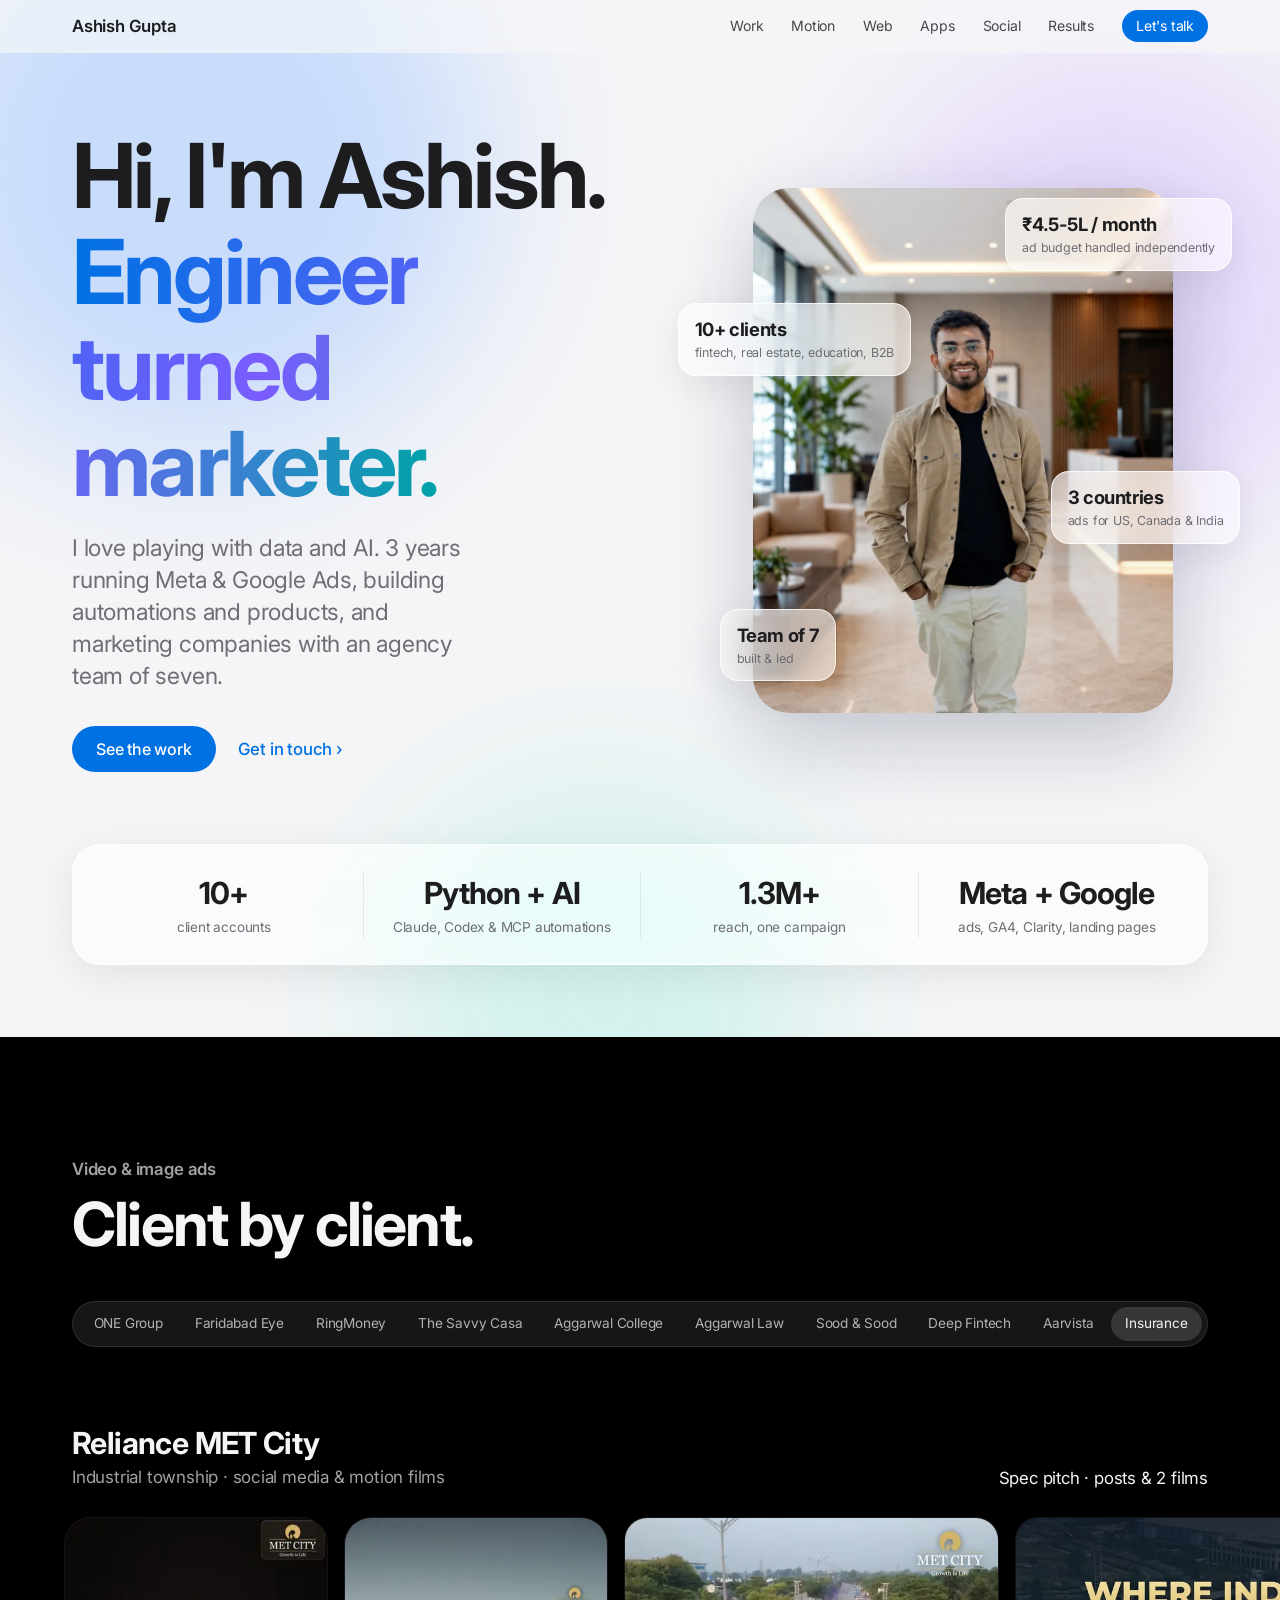
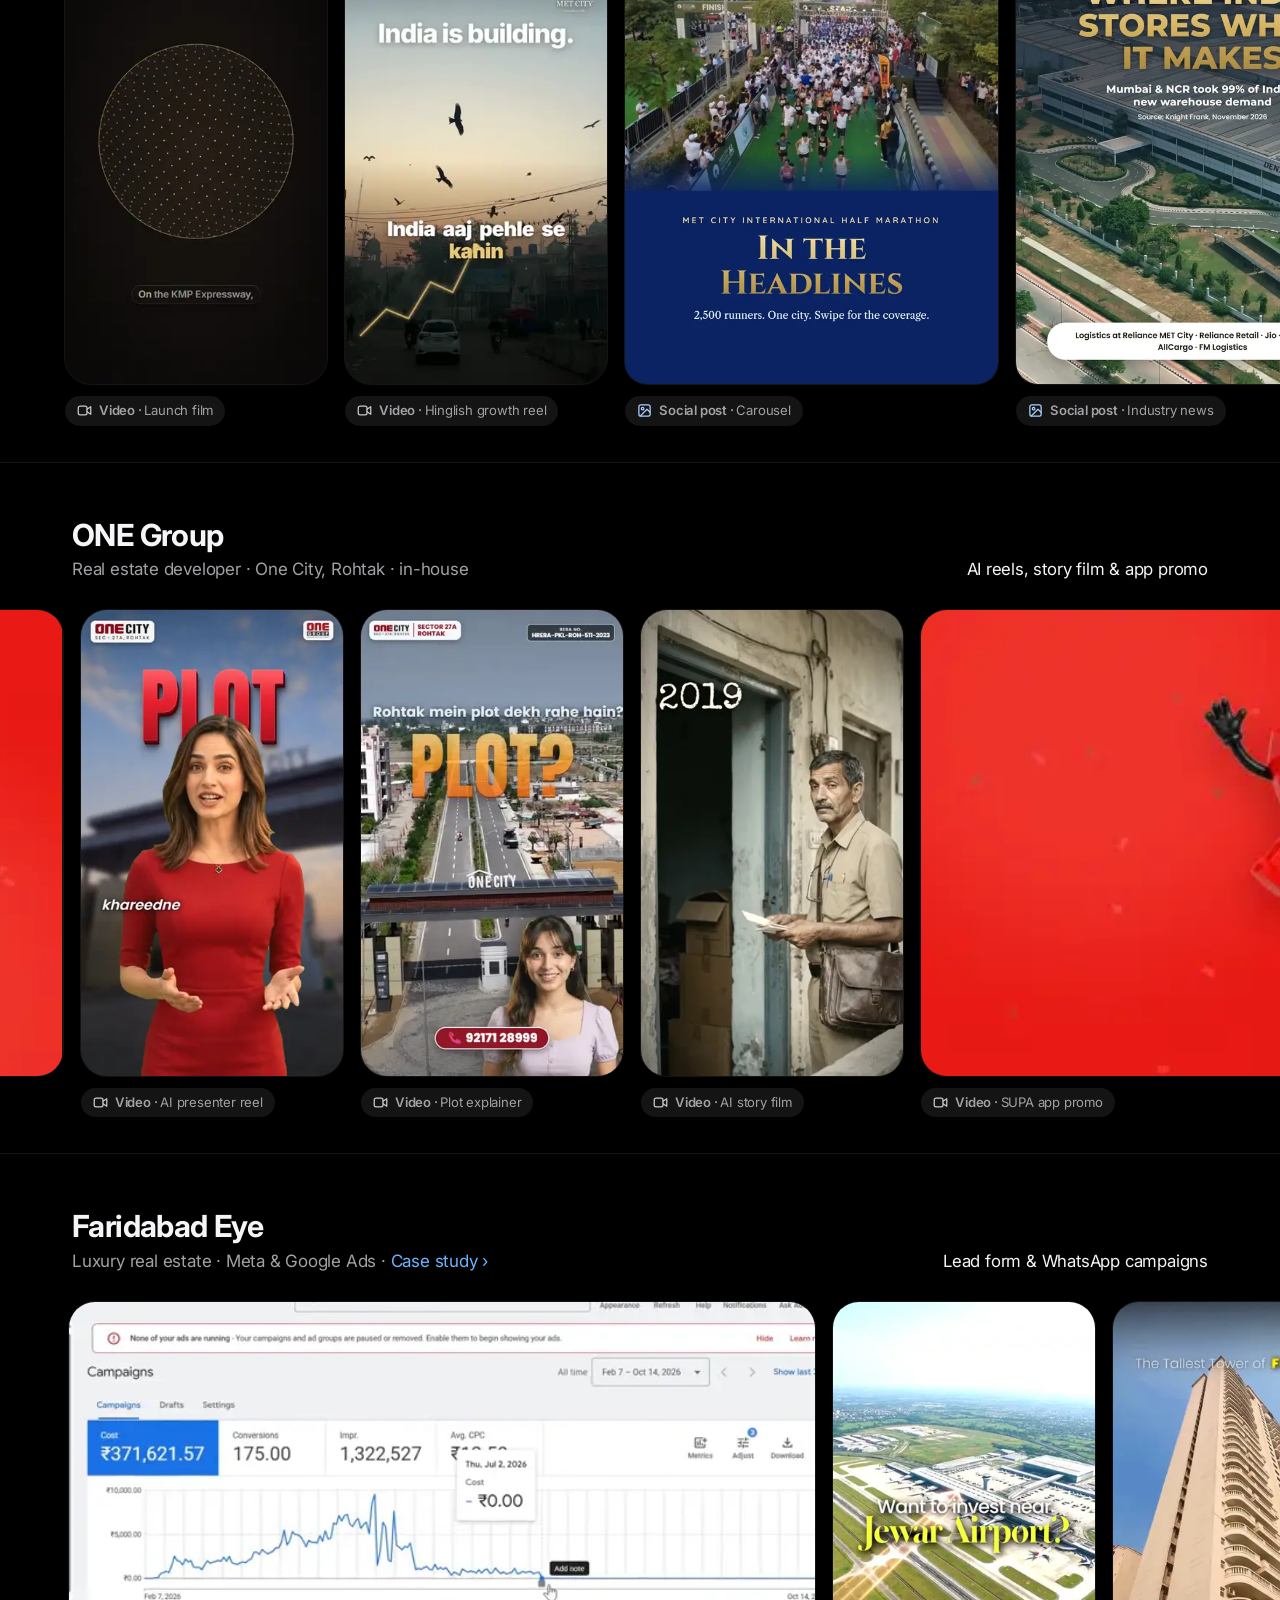
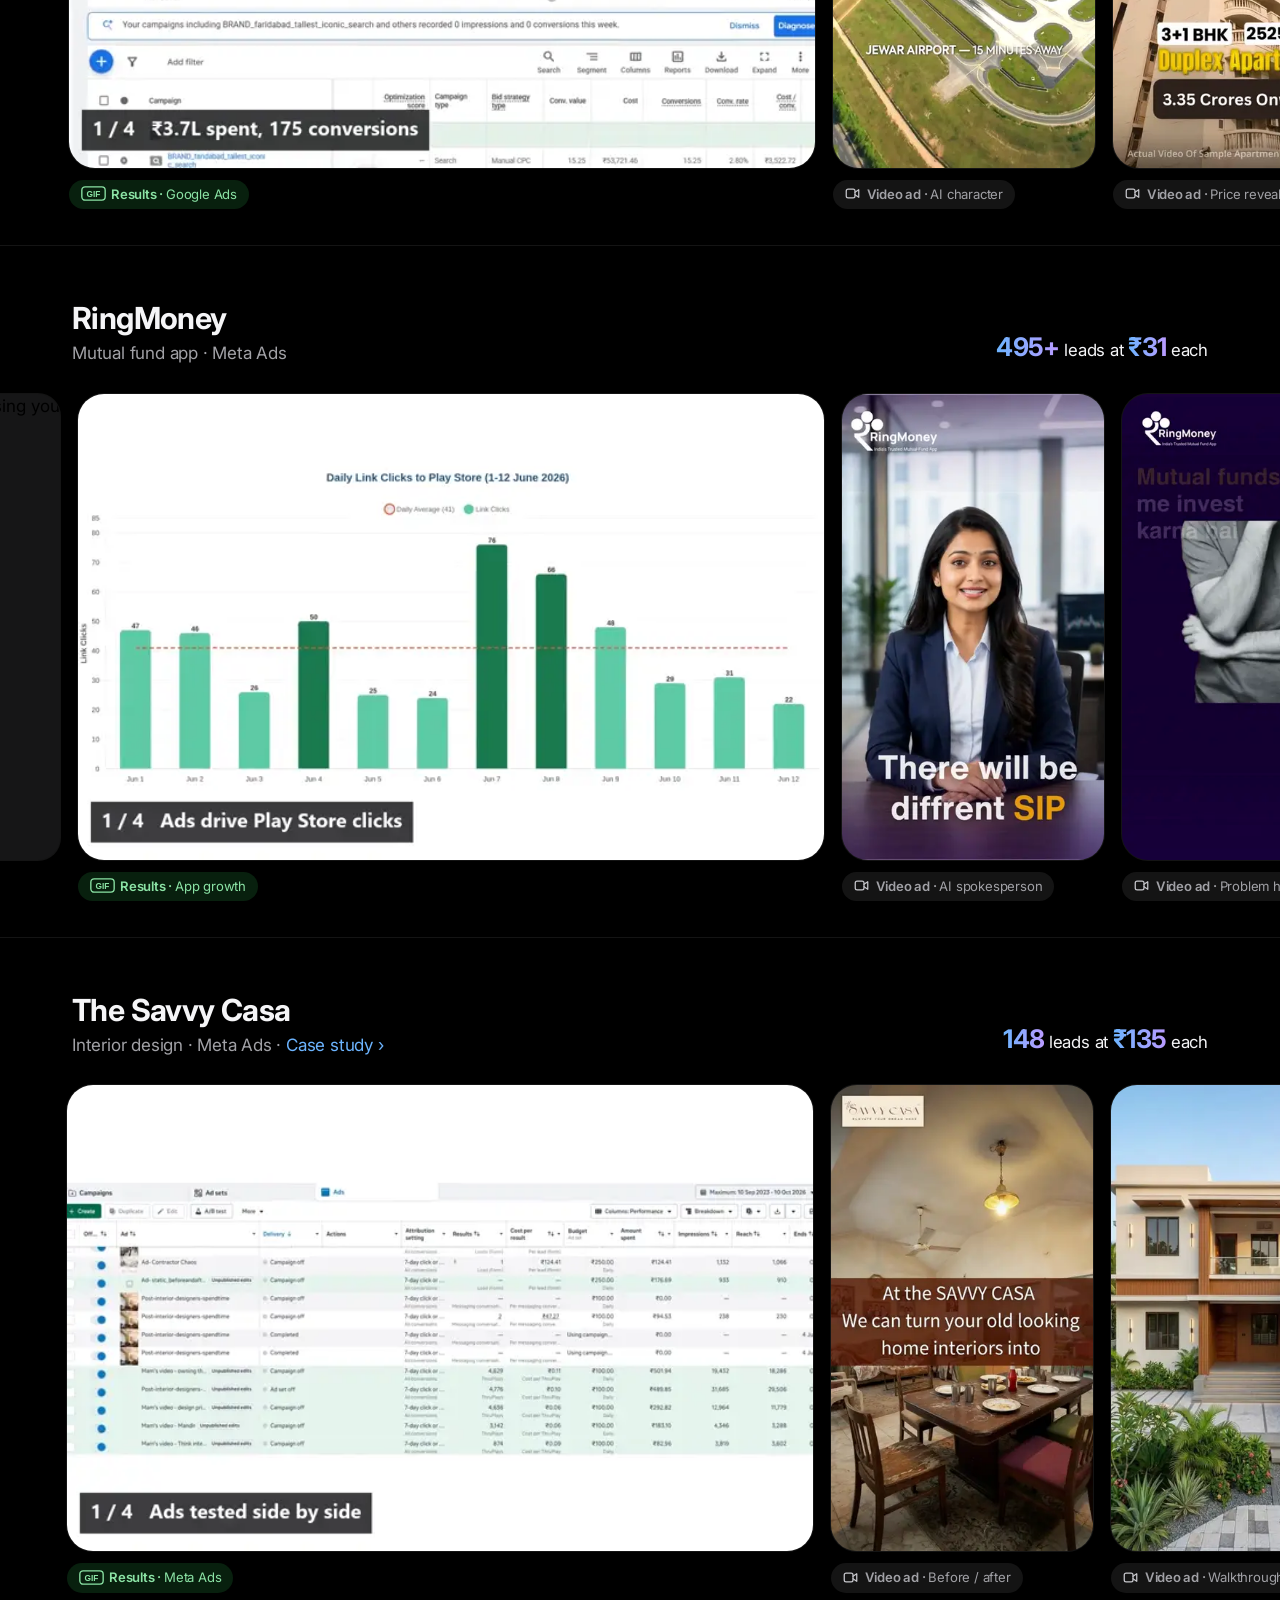
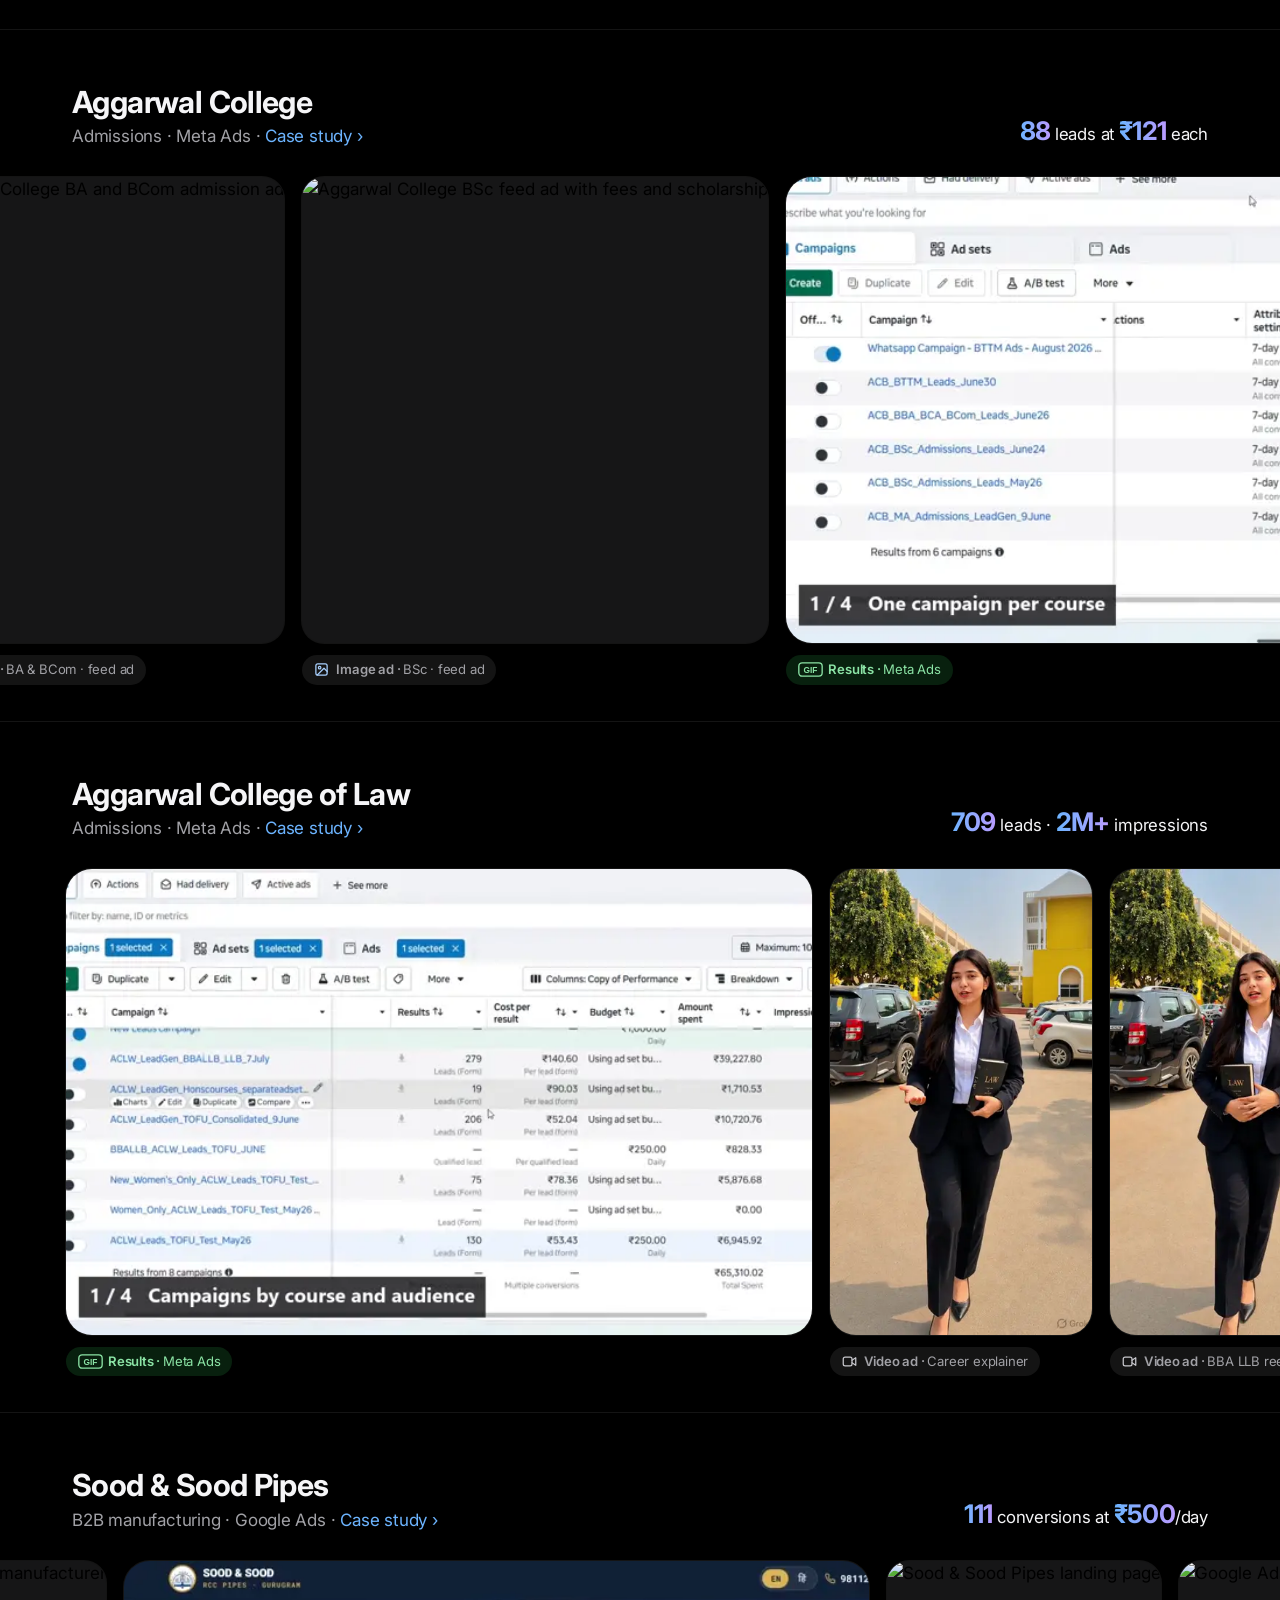
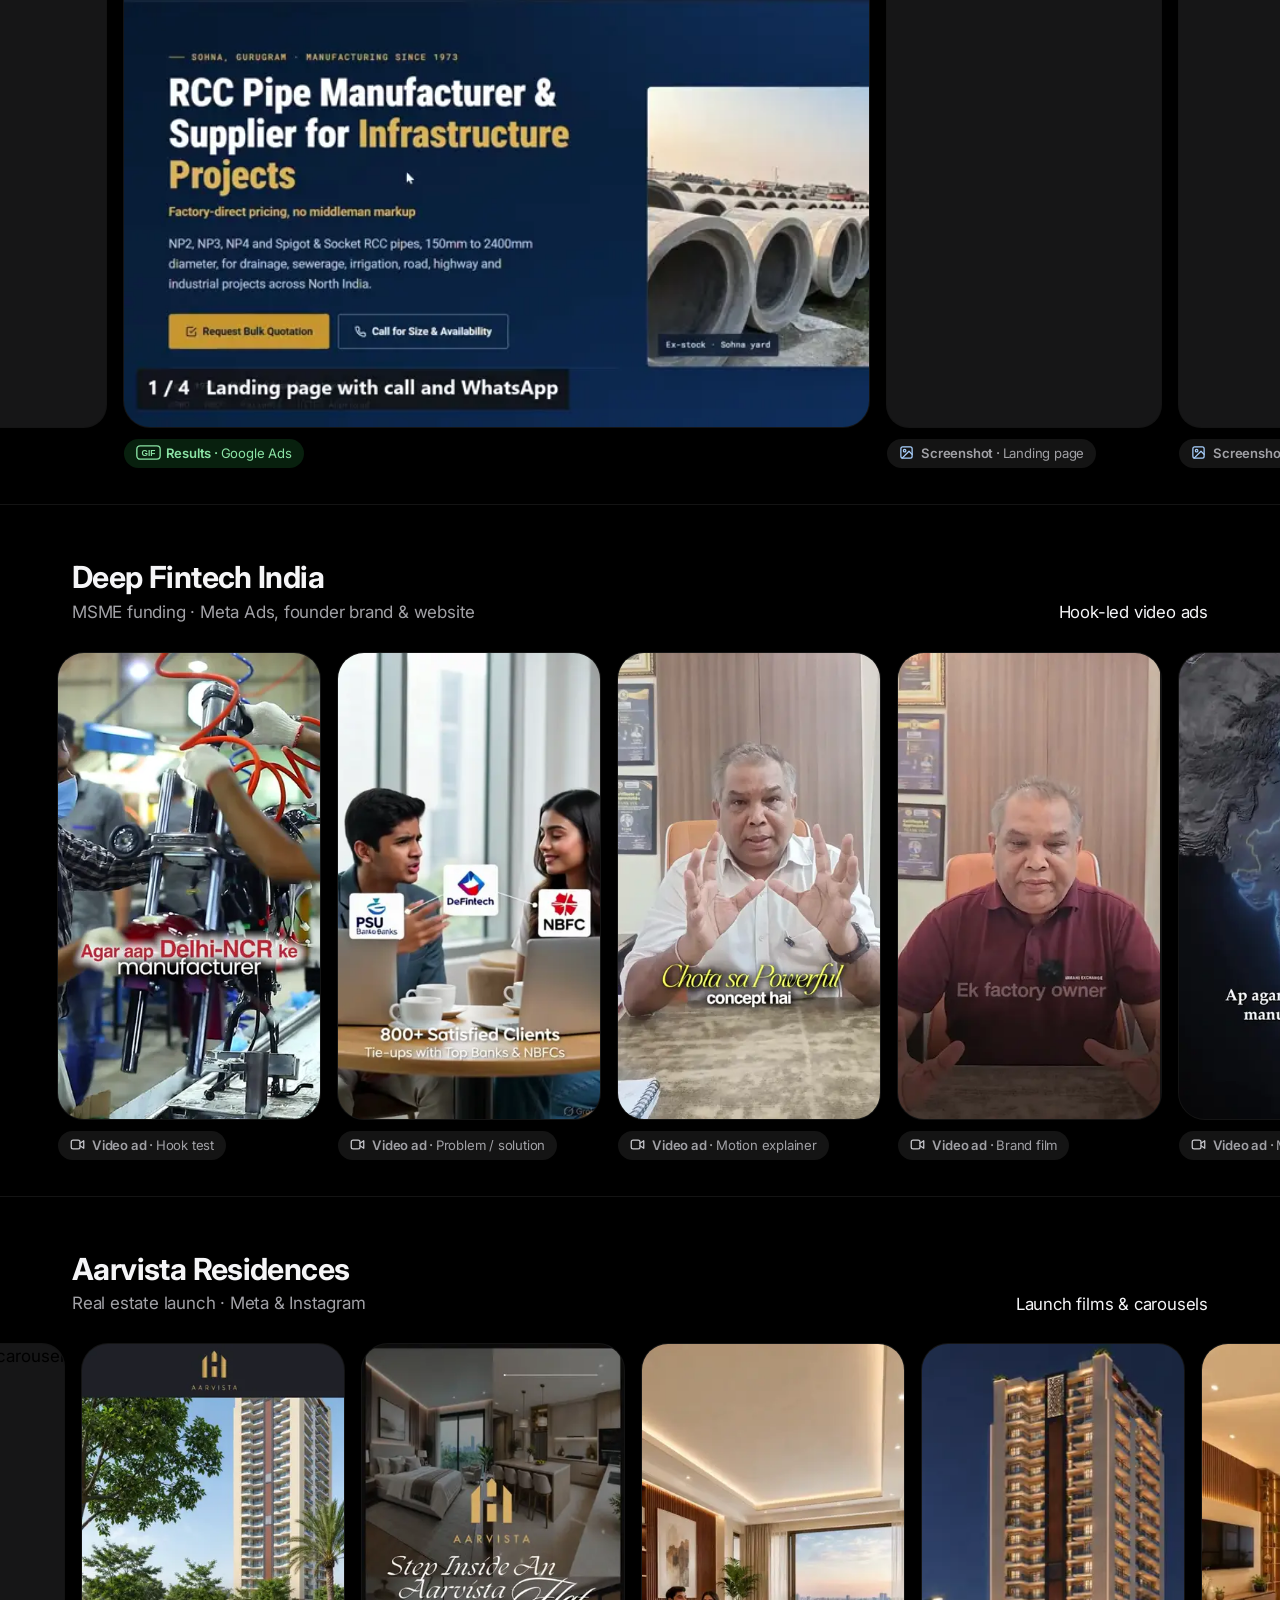
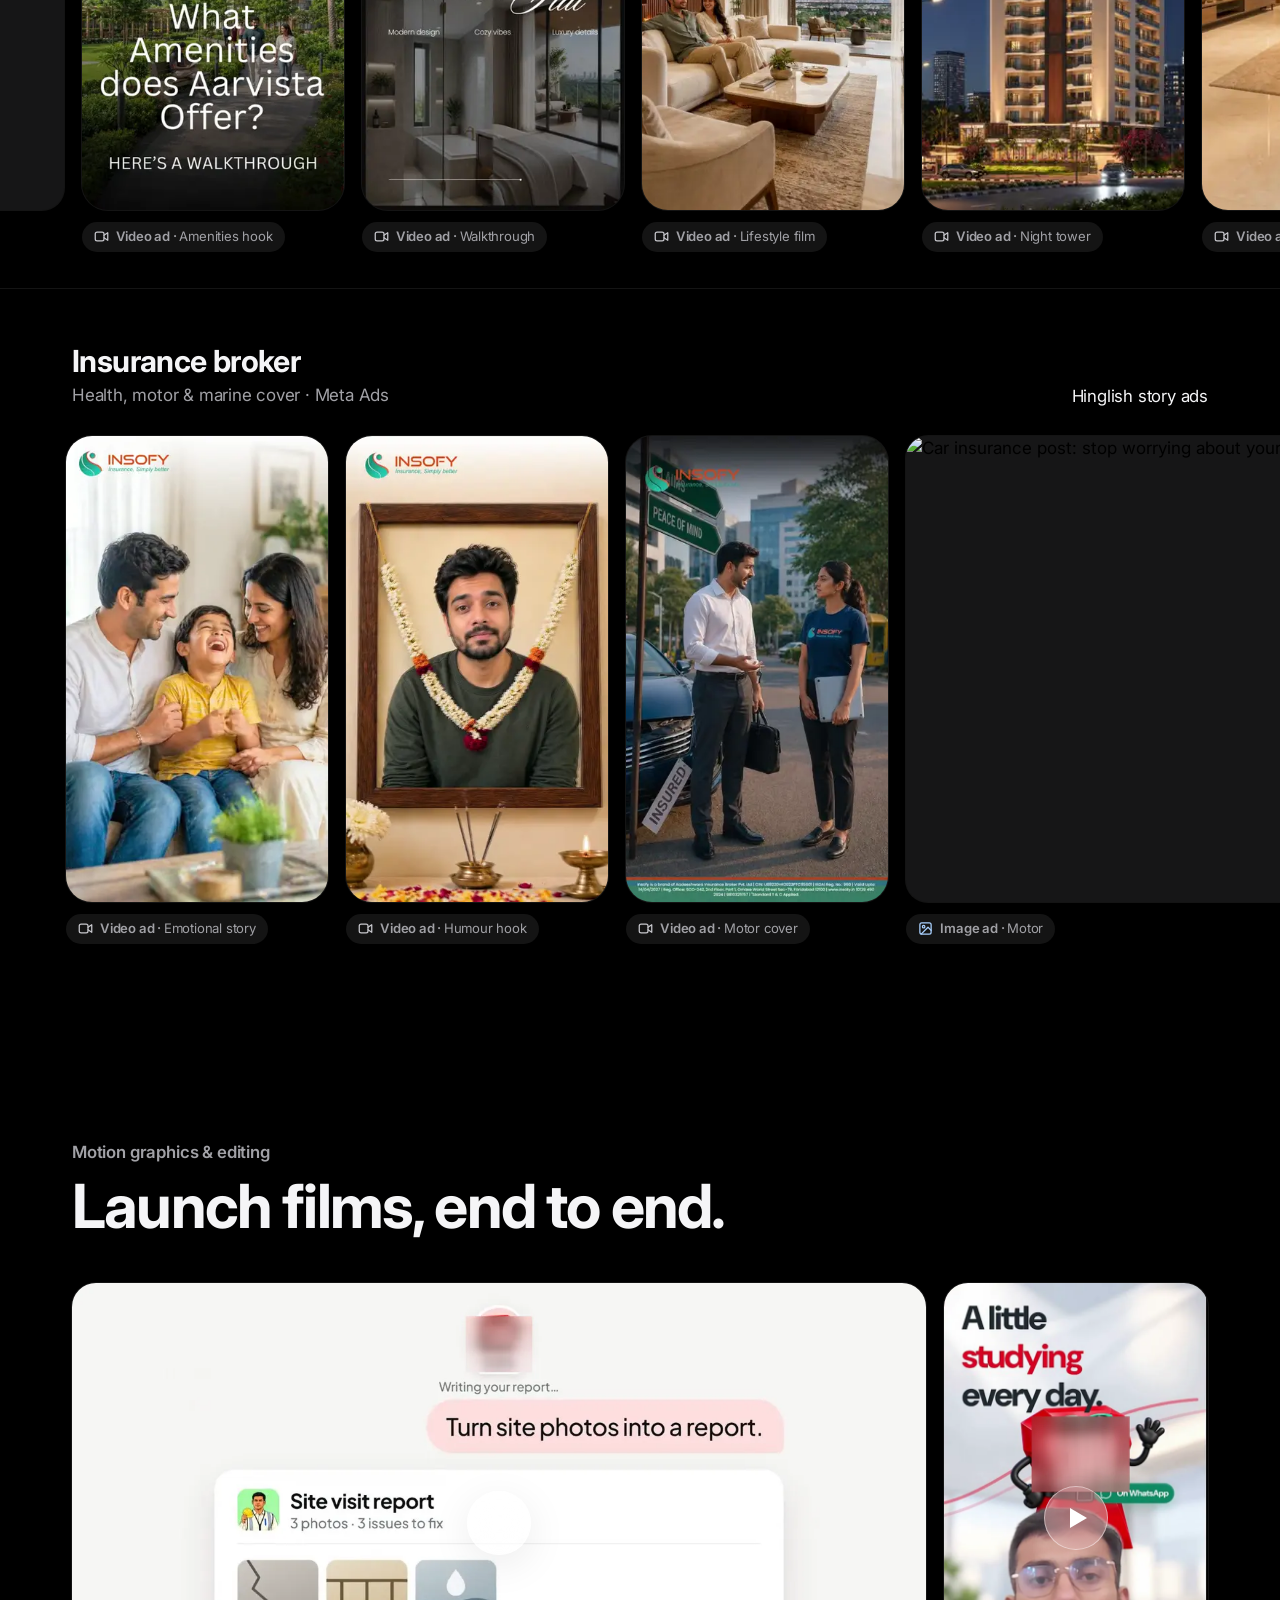
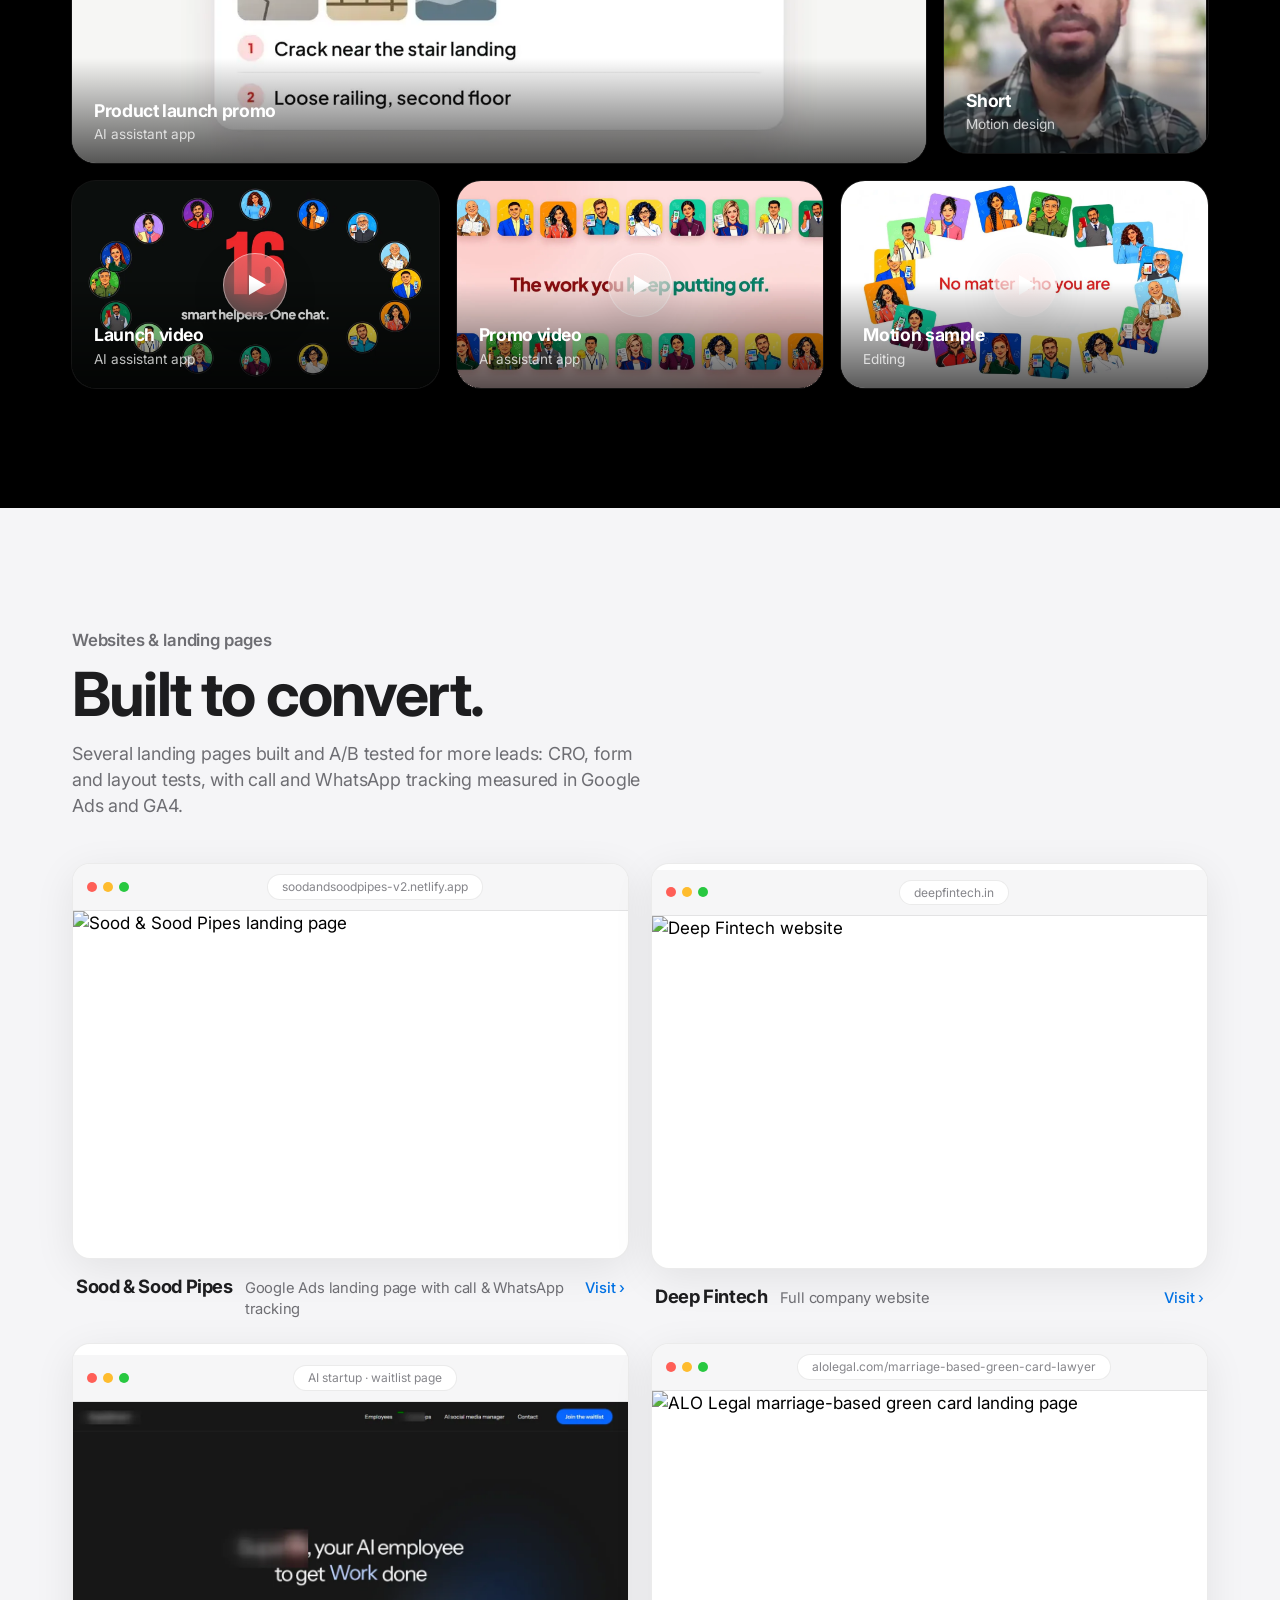
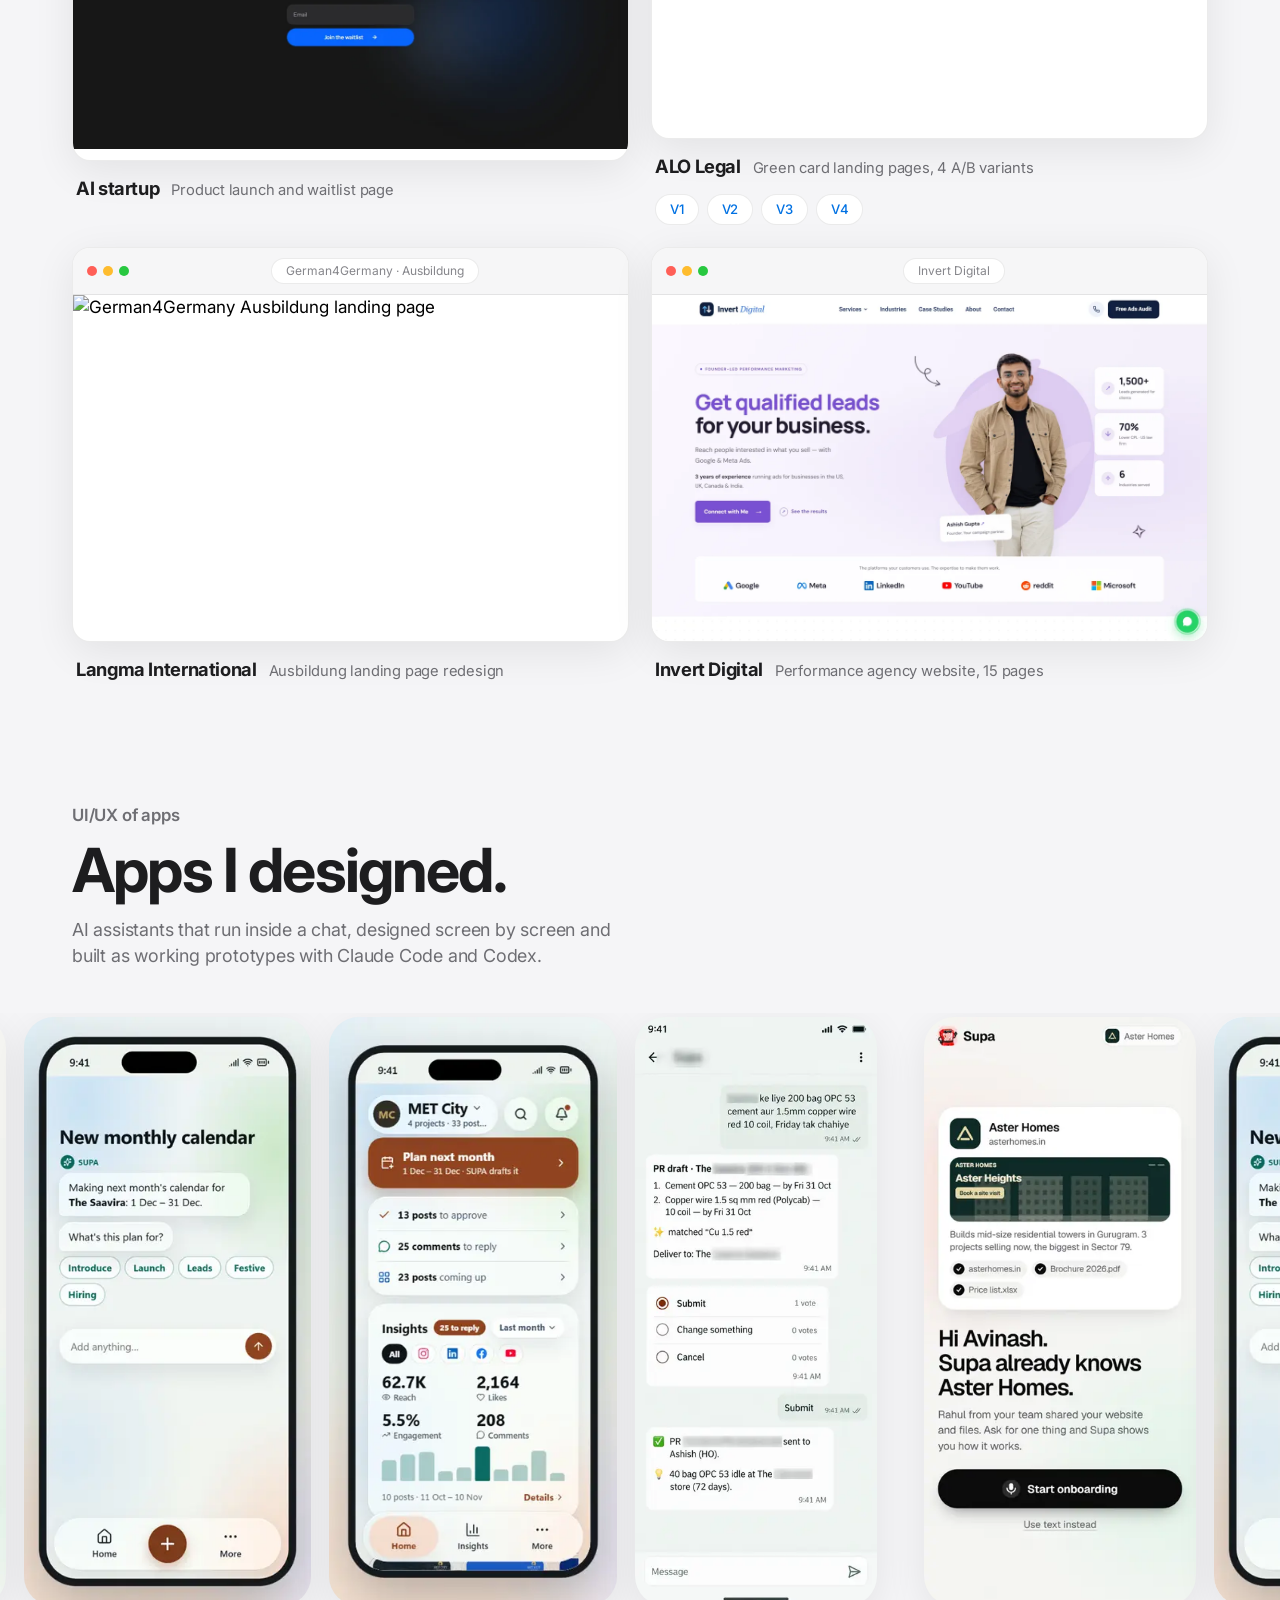
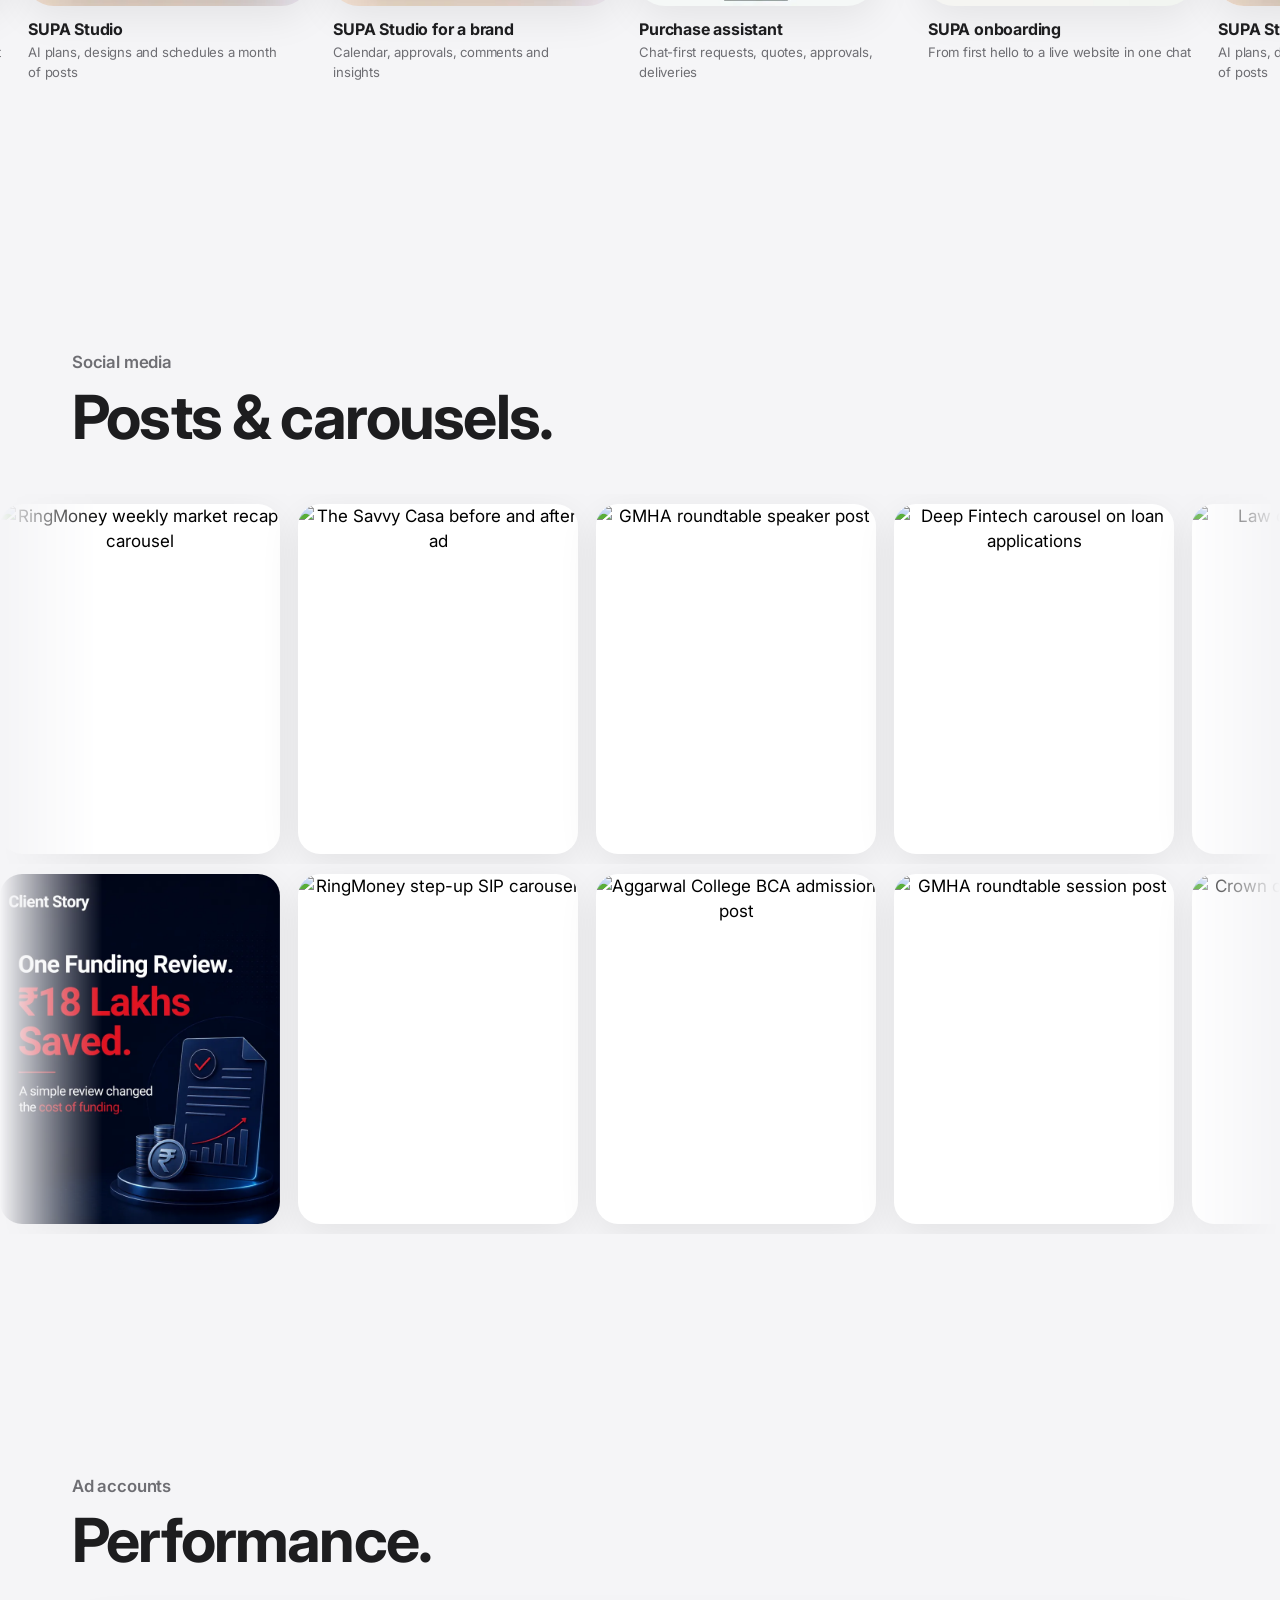
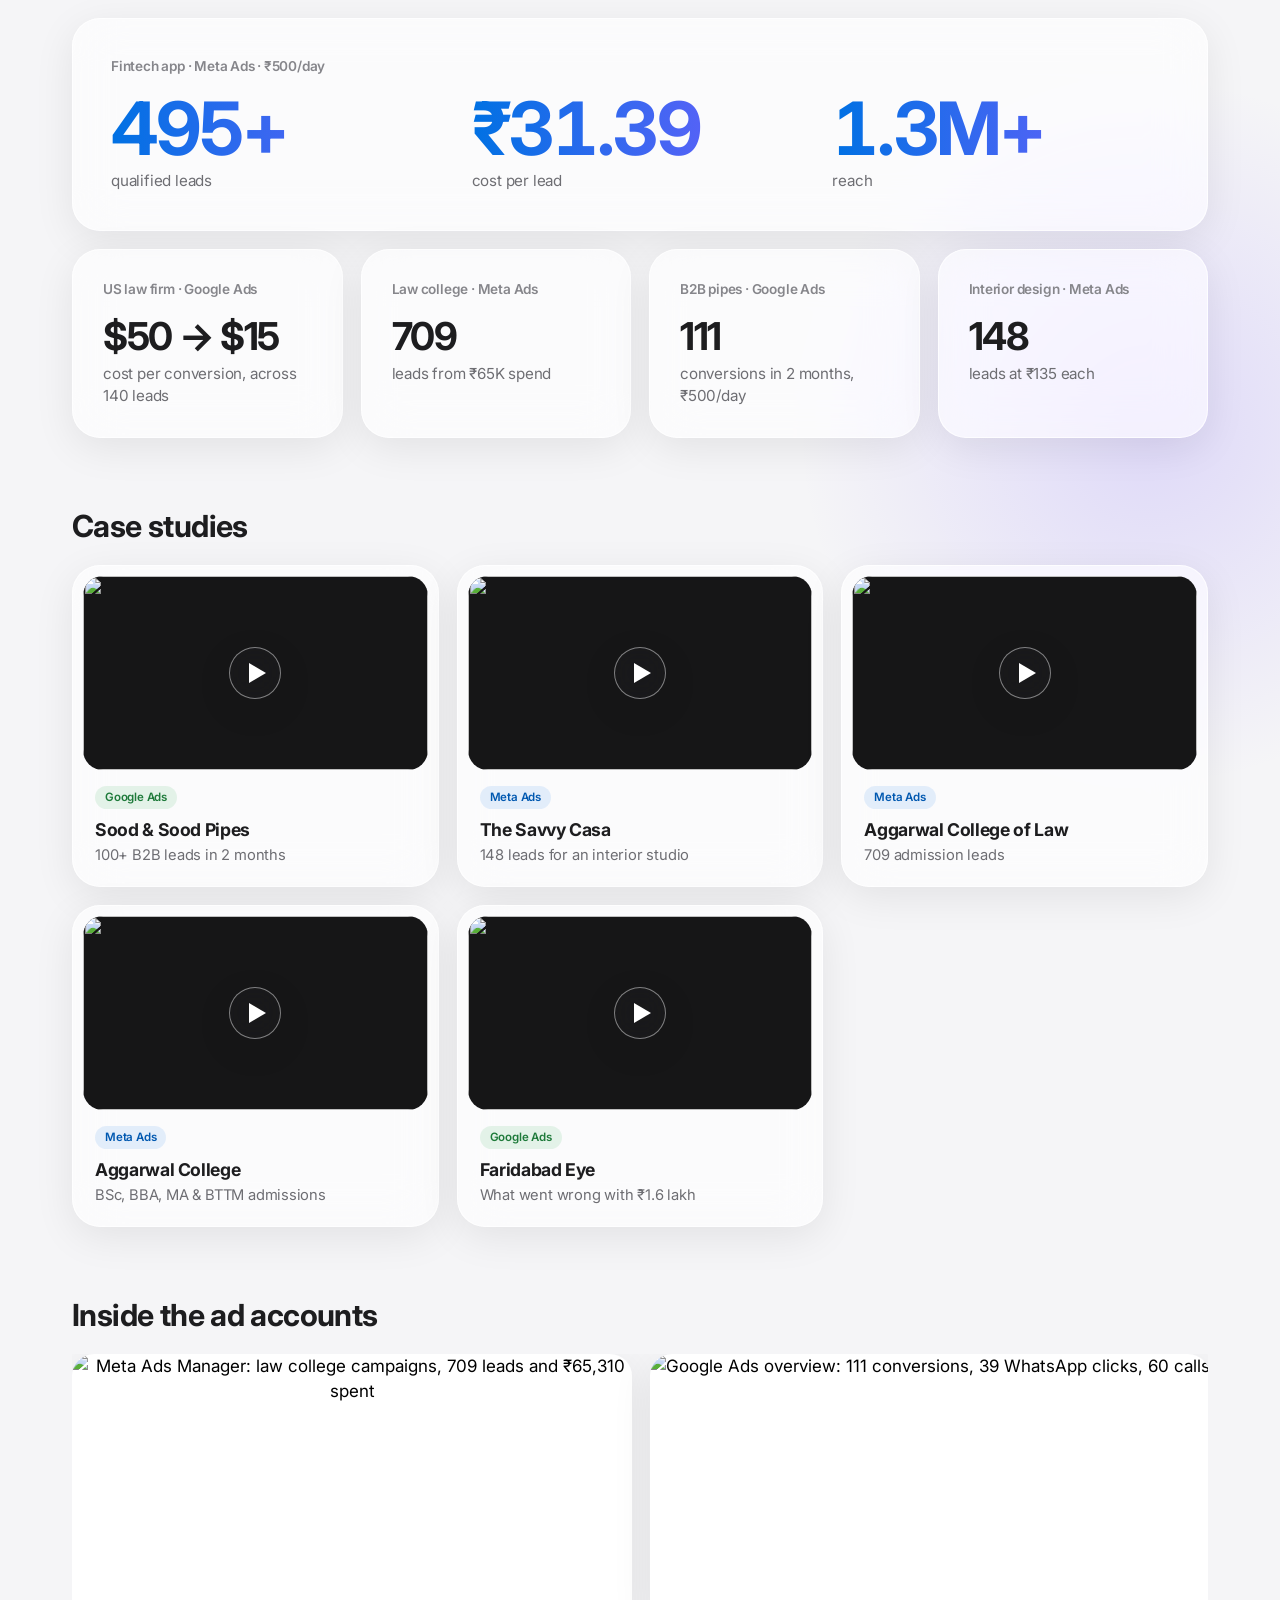
==== commit cd4278b9: "Portfolio: Reliance, ONE Group, results loops, app walkthroughs, faster load - New hero ("Hi, I'm As" ====
--- a/index.html
+++ b/index.html
@@ -8,8 +8,8 @@
   <meta name="theme-color" content="#f5f5f7">
   <link rel="preconnect" href="https://fonts.googleapis.com">
   <link rel="preconnect" href="https://fonts.gstatic.com" crossorigin>
-  <link rel="stylesheet" href="https://fonts.googleapis.com/css2?family=Inter:opsz,wght@14..32,400;14..32,500;14..32,600;14..32,700&display=swap">
-  <link rel="stylesheet" href="css/site.css?v=7">
+  <link rel="stylesheet" href="https://fonts.googleapis.com/css2?family=Inter:opsz,wght@14..32,400;14..32,500;14..32,600;14..32,700&display=swap" media="print" onload="this.media='all'">
+  <link rel="stylesheet" href="css/site.css?v=14">
 </head>
 <body>
   <header class="site-header">
@@ -19,7 +19,8 @@
       <nav id="site-nav" class="site-nav">
         <a href="#work">Work</a>
         <a href="#motion">Motion</a>
-        <a href="#web">Web &amp; apps</a>
+        <a href="#web">Web</a>
+        <a href="#apps">Apps</a>
         <a href="#social">Social</a>
         <a href="#results">Results</a>
         <a class="nav-cta" href="#contact">Let's talk</a>
@@ -33,9 +34,8 @@
       <div class="hero-mesh" aria-hidden="true"><i></i><i></i><i></i></div>
       <div class="container hero-grid">
         <div class="hero-copy">
-          <p class="eyebrow reveal">Performance Marketer</p>
-          <h1 class="reveal">Ads that bring<br><span class="grad">real leads.</span></h1>
-          <p class="lead reveal">1.5 years running Meta &amp; Google Ads, social media and an agency team of five.</p>
+          <h1 class="reveal">Hi, I'm Ashish.<br><span class="grad">Engineer turned marketer.</span></h1>
+          <p class="lead reveal">I love playing with data and AI. 3 years running Meta &amp; Google Ads, building automations and products, and marketing companies with an agency team of seven.</p>
           <div class="hero-actions reveal">
             <a class="btn btn-primary" href="#work">See the work</a>
             <a class="btn-link" href="#contact">Get in touch <span aria-hidden="true">›</span></a>
@@ -43,20 +43,21 @@
         </div>
         <div class="hero-visual reveal">
           <div class="portrait" data-tilt>
-            <img src="assets/images/ashish.webp" alt="Ashish Gupta" width="900" height="1124">
-          </div>
-          <div class="chip chip-a glass" data-depth="0.6"><b>495+</b><span>leads · fintech app</span></div>
-          <div class="chip chip-b glass" data-depth="1"><b>$50 → $15</b><span>cost per conversion · Google Ads</span></div>
-          <div class="chip chip-c glass" data-depth="0.8"><b>Team of 5</b><span>built &amp; led</span></div>
+            <img src="assets/images/ashish.webp" alt="Ashish Gupta" width="900" height="1124" fetchpriority="high">
+          </div>
+          <div class="chip chip-a glass" data-depth="0.6"><b>10+ clients</b><span>fintech, real estate, education, B2B</span></div>
+          <div class="chip chip-d glass" data-depth="0.9"><b>₹4.5-5L / month</b><span>ad budget handled independently</span></div>
+          <div class="chip chip-b glass" data-depth="1"><b>3 countries</b><span>ads for US, Canada &amp; India</span></div>
+          <div class="chip chip-c glass" data-depth="0.8"><b>Team of 7</b><span>built &amp; led</span></div>
         </div>
       </div>
 
       <div class="container">
         <ul class="stats glass reveal">
-          <li><b>10</b><span>client accounts</span></li>
-          <li><b>18+</b><span>video ads shipped</span></li>
+          <li><b>10+</b><span>client accounts</span></li>
+          <li><b>Python + AI</b><span>Claude, Codex &amp; MCP automations</span></li>
           <li><b>1.3M+</b><span>reach, one campaign</span></li>
-          <li><b>Meta + Google</b><span>ads, tracking, landing pages</span></li>
+          <li><b>Meta + Google</b><span>ads, GA4, Clarity, landing pages</span></li>
         </ul>
       </div>
     </section>
@@ -65,175 +66,238 @@
     <section id="work" class="section section-dark">
       <div class="container">
         <div class="section-head reveal">
-          <p class="eyebrow">Video &amp; image ads &#183; client names hidden</p>
+          <p class="eyebrow">Video &amp; image ads</p>
           <h2>Client by client.</h2>
         </div>
         <nav class="client-index glass-dark reveal" aria-label="Clients">
-          <a href="#c-fund">Fund app</a>
-          <a href="#c-interior">Interior studio</a>
-          <a href="#c-tower">Luxury tower</a>
-          <a href="#c-college">Degree college</a>
-          <a href="#c-law">Law college</a>
-          <a href="#c-msme">MSME advisory</a>
-          <a href="#c-homes">Residences</a>
-          <a href="#c-insure">Insurance</a>
+          <a href="#c-reliance">Reliance MET City</a>
+          <a href="#c-onegroup">ONE Group</a>
+          <a href="#c-fe">Faridabad Eye</a>
+          <a href="#c-ringmoney">RingMoney</a>
+          <a href="#c-savvy">The Savvy Casa</a>
+          <a href="#c-acb">Aggarwal College</a>
+          <a href="#c-aclw">Aggarwal Law</a>
+          <a href="#c-sood">Sood &amp; Sood</a>
+          <a href="#c-dfi">Deep Fintech</a>
+          <a href="#c-arv">Aarvista</a>
+          <a href="#c-ins">Insurance</a>
         </nav>
       </div>
 
       <div class="clients">
-        <article class="client" id="c-fund">
-          <div class="container client-head reveal">
-            <div>
-              <h3>Mutual fund investing app</h3>
+        <article class="client" id="c-reliance">
+          <div class="container client-head reveal">
+            <div>
+              <h3>Reliance MET City</h3>
+              <p>Industrial township · social media &amp; motion films</p>
+            </div>
+            <p class="client-result">Spec pitch · posts &amp; 2 films</p>
+          </div>
+          <div class="reel">
+            <figure class="clip"><video muted loop playsinline preload="none" data-poster="assets/video/rel-ad.webp" data-src="assets/video/rel-ad.mp4"></video><figcaption>Launch film</figcaption></figure>
+            <figure class="clip"><video muted loop playsinline preload="none" data-poster="assets/video/rel-growth.webp" data-src="assets/video/rel-growth.mp4"></video><figcaption>Hinglish growth reel</figcaption></figure>
+            <figure class="clip ad"><button data-full="assets/ads/rel-1.webp"><img data-src="assets/ads/rel-1.webp" alt="MET City post: half marathon in the headlines" loading="lazy"></button><figcaption>Carousel</figcaption></figure>
+            <figure class="clip ad"><button data-full="assets/ads/rel-2.webp"><img data-src="assets/ads/rel-2.webp" alt="MET City post: where India stores what it makes" loading="lazy"></button><figcaption>Industry news</figcaption></figure>
+            <figure class="clip ad"><button data-full="assets/ads/rel-3.webp"><img data-src="assets/ads/rel-3.webp" alt="MET City post: why Celeste independent floors" loading="lazy"></button><figcaption>Carousel</figcaption></figure>
+            <figure class="clip ad"><button data-full="assets/ads/rel-4.webp"><img data-src="assets/ads/rel-4.webp" alt="MET City post: made for the world, 600+ companies" loading="lazy"></button><figcaption>Brand post</figcaption></figure>
+            <figure class="clip ad"><button data-full="assets/ads/rel-5.webp"><img data-src="assets/ads/rel-5.webp" alt="MET City Club post: winter weekends, sorted" loading="lazy"></button><figcaption>Club post</figcaption></figure>
+            <figure class="clip ad"><button data-full="assets/ads/rel-6.webp"><img data-src="assets/ads/rel-6.webp" alt="MET City post: 1 of 11 Japan industrial townships" loading="lazy"></button><figcaption>Carousel</figcaption></figure>
+            <figure class="clip ad"><button data-full="assets/ads/rel-7.webp"><img data-src="assets/ads/rel-7.webp" alt="MET City post: the power of five, sustainability" loading="lazy"></button><figcaption>Carousel</figcaption></figure>
+            <figure class="clip ad"><button data-full="assets/ads/rel-8.webp"><img data-src="assets/ads/rel-8.webp" alt="MET City post: a cleaner tomorrow starts with every tree" loading="lazy"></button><figcaption>Day post</figcaption></figure>
+            <figure class="clip ad"><button data-full="assets/ads/rel-9.webp"><img data-src="assets/ads/rel-9.webp" alt="MET City post: Happy Kisan Diwas" loading="lazy"></button><figcaption>Festive post</figcaption></figure>
+            <figure class="clip ad"><button data-full="assets/ads/rel-10.webp"><img data-src="assets/ads/rel-10.webp" alt="MET City post: Happy New Year 2027" loading="lazy"></button><figcaption>Festive post</figcaption></figure>
+          </div>
+        </article>
+
+        <article class="client" id="c-onegroup">
+          <div class="container client-head reveal">
+            <div>
+              <h3>ONE Group</h3>
+              <p>Real estate developer · One City, Rohtak · in-house</p>
+            </div>
+            <p class="client-result">AI reels, story film &amp; app promo</p>
+          </div>
+          <div class="reel">
+            <figure class="clip"><video muted loop playsinline preload="none" data-poster="assets/video/og-rohtak.webp" data-src="assets/video/og-rohtak.mp4"></video><figcaption>AI presenter reel</figcaption></figure>
+            <figure class="clip"><video muted loop playsinline preload="none" data-poster="assets/video/og-plot.webp" data-src="assets/video/og-plot.mp4"></video><figcaption>Plot explainer</figcaption></figure>
+            <figure class="clip"><video muted loop playsinline preload="none" data-poster="assets/video/og-pata.webp" data-src="assets/video/og-pata.mp4"></video><figcaption>AI story film</figcaption></figure>
+            <figure class="clip wide"><video muted loop playsinline preload="none" data-poster="assets/video/og-supa.webp" data-src="assets/video/og-supa.mp4"></video><figcaption>SUPA app promo</figcaption></figure>
+          </div>
+        </article>
+
+        <article class="client" id="c-fe">
+          <div class="container client-head reveal">
+            <div>
+              <h3>Faridabad Eye</h3>
+              <p>Luxury real estate · Meta &amp; Google Ads · <a class="case-link" href="https://youtu.be/UJQVALC80Ek" target="_blank" rel="noopener">Case study ›</a></p>
+            </div>
+            <p class="client-result">Lead form &amp; WhatsApp campaigns</p>
+          </div>
+          <div class="reel">
+            <figure class="clip story"><video muted loop playsinline preload="none" data-poster="assets/video/story-fe.webp" data-src="assets/video/story-fe.mp4" aria-label="Google Ads story: spend, campaigns, landing page and lessons"></video><figcaption>Google Ads</figcaption></figure>
+            <figure class="clip"><video muted loop playsinline preload="none" data-poster="assets/video/fe-sardar.webp" data-src="assets/video/fe-sardar.mp4"></video><figcaption>AI character</figcaption></figure>
+            <figure class="clip"><video muted loop playsinline preload="none" data-poster="assets/video/fe-335.webp" data-src="assets/video/fe-335.mp4"></video><figcaption>Price reveal</figcaption></figure>
+            <figure class="clip"><video muted loop playsinline preload="none" data-poster="assets/video/fe-tallest.webp" data-src="assets/video/fe-tallest.mp4"></video><figcaption>Landmark hook</figcaption></figure>
+            <figure class="clip"><video muted loop playsinline preload="none" data-poster="assets/video/fe-map.webp" data-src="assets/video/fe-map.mp4"></video><figcaption>Location motion</figcaption></figure>
+            <figure class="clip"><video muted loop playsinline preload="none" data-poster="assets/video/fe-price.webp" data-src="assets/video/fe-price.mp4"></video><figcaption>Sample flat tour</figcaption></figure>
+            <figure class="clip"><video muted loop playsinline preload="none" data-poster="assets/video/fe-tower.webp" data-src="assets/video/fe-tower.mp4"></video><figcaption>Walkthrough</figcaption></figure>
+            <figure class="clip ad"><button data-full="assets/ads/fe-1.webp"><img data-src="assets/ads/fe-1.webp" alt="The Crown of Faridabad story ad: next cyber hub" loading="lazy"></button><figcaption>Story ad</figcaption></figure>
+            <figure class="clip ad"><button data-full="assets/ads/fe-2.webp"><img data-src="assets/ads/fe-2.webp" alt="The Crown of Faridabad story ad: premium location" loading="lazy"></button><figcaption>Story ad</figcaption></figure>
+            <figure class="clip ad"><button data-full="assets/ads/fe-3.webp"><img data-src="assets/ads/fe-3.webp" alt="The Crown of Faridabad story ad: three growth drivers" loading="lazy"></button><figcaption>Story ad</figcaption></figure>
+            <figure class="clip ad"><button data-full="assets/ads/fe-4.webp"><img data-src="assets/ads/fe-4.webp" alt="The Crown of Faridabad story ad: near Aero City and Jewar" loading="lazy"></button><figcaption>Story ad</figcaption></figure>
+            <figure class="clip ad"><button data-full="assets/ads/fe-5.webp"><img data-src="assets/ads/fe-5.webp" alt="The Crown of Faridabad story ad: the Burj Khalifa of Faridabad" loading="lazy"></button><figcaption>Story ad</figcaption></figure>
+          </div>
+        </article>
+
+        <article class="client" id="c-ringmoney">
+          <div class="container client-head reveal">
+            <div>
+              <h3>RingMoney</h3>
               <p>Mutual fund app · Meta Ads</p>
             </div>
             <p class="client-result"><b>495+</b> leads at <b>₹31</b> each</p>
           </div>
           <div class="reel">
-            <figure class="clip"><button class="poster" data-full="assets/video/fund-sip.jpg"><img src="assets/video/fund-sip.jpg" alt="Video ad thumbnail, client branding blurred" loading="lazy"></button><figcaption>AI spokesperson</figcaption></figure>
-            <figure class="clip"><button class="poster" data-full="assets/video/fund-hook.jpg"><img src="assets/video/fund-hook.jpg" alt="Video ad thumbnail, client branding blurred" loading="lazy"></button><figcaption>Problem hook</figcaption></figure>
-            <figure class="clip"><button class="poster" data-full="assets/video/fund-mfd.jpg"><img src="assets/video/fund-mfd.jpg" alt="Video ad thumbnail, client branding blurred" loading="lazy"></button><figcaption>Trust builder</figcaption></figure>
-            <figure class="clip"><button class="poster" data-full="assets/video/fund-corporate.jpg"><img src="assets/video/fund-corporate.jpg" alt="Video ad thumbnail, client branding blurred" loading="lazy"></button><figcaption>Hinglish UGC</figcaption></figure>
-            <figure class="clip ad"><button data-full="assets/ads/fund-1.webp"><img src="assets/ads/fund-1.webp" alt="Fund app story ad: best fund vs right fund" loading="lazy"></button><figcaption>Story ad</figcaption></figure>
-            <figure class="clip ad"><button data-full="assets/ads/fund-2.webp"><img src="assets/ads/fund-2.webp" alt="Fund app story ad: which fund is right" loading="lazy"></button><figcaption>Story ad</figcaption></figure>
-            <figure class="clip ad"><button data-full="assets/ads/fund-3.webp"><img src="assets/ads/fund-3.webp" alt="Fund app story ad: mutual funds confusing you" loading="lazy"></button><figcaption>Story ad</figcaption></figure>
-          </div>
-        </article>
-
-        <article class="client" id="c-interior">
-          <div class="container client-head reveal">
-            <div>
-              <h3>Premium interior design studio</h3>
-              <p>Interior design · Meta Ads</p>
+            <figure class="clip story"><video muted loop playsinline preload="none" data-poster="assets/video/story-rm.webp" data-src="assets/video/story-rm.mp4" aria-label="Growth story: Play Store clicks, weekly installs, cost per lead down 63 percent"></video><figcaption>App growth</figcaption></figure>
+            <figure class="clip"><video muted loop playsinline preload="none" data-poster="assets/video/rm-sip.webp" data-src="assets/video/rm-sip.mp4"></video><figcaption>AI spokesperson</figcaption></figure>
+            <figure class="clip"><video muted loop playsinline preload="none" data-poster="assets/video/rm-hook.webp" data-src="assets/video/rm-hook.mp4"></video><figcaption>Problem hook</figcaption></figure>
+            <figure class="clip"><video muted loop playsinline preload="none" data-poster="assets/video/rm-mfd.webp" data-src="assets/video/rm-mfd.mp4"></video><figcaption>Trust builder</figcaption></figure>
+            <figure class="clip"><video muted loop playsinline preload="none" data-poster="assets/video/rm-corporate.webp" data-src="assets/video/rm-corporate.mp4"></video><figcaption>Hinglish UGC</figcaption></figure>
+            <figure class="clip ad"><button data-full="assets/ads/rm-1.webp"><img data-src="assets/ads/rm-1.webp" alt="RingMoney story ad: best fund vs right fund" loading="lazy"></button><figcaption>Story ad</figcaption></figure>
+            <figure class="clip ad"><button data-full="assets/ads/rm-2.webp"><img data-src="assets/ads/rm-2.webp" alt="RingMoney story ad: which fund is right" loading="lazy"></button><figcaption>Story ad</figcaption></figure>
+            <figure class="clip ad"><button data-full="assets/ads/rm-3.webp"><img data-src="assets/ads/rm-3.webp" alt="RingMoney story ad: mutual funds confusing you" loading="lazy"></button><figcaption>Story ad</figcaption></figure>
+          </div>
+        </article>
+
+        <article class="client" id="c-savvy">
+          <div class="container client-head reveal">
+            <div>
+              <h3>The Savvy Casa</h3>
+              <p>Interior design · Meta Ads · <a class="case-link" href="https://youtu.be/qmsydD4IloM" target="_blank" rel="noopener">Case study ›</a></p>
             </div>
             <p class="client-result"><b>148</b> leads at <b>₹135</b> each</p>
           </div>
           <div class="reel">
-            <figure class="clip"><button class="poster" data-full="assets/video/interior-before.jpg"><img src="assets/video/interior-before.jpg" alt="Video ad thumbnail, client branding blurred" loading="lazy"></button><figcaption>Before / after</figcaption></figure>
-            <figure class="clip"><button class="poster" data-full="assets/video/interior-walk.jpg"><img src="assets/video/interior-walk.jpg" alt="Video ad thumbnail, client branding blurred" loading="lazy"></button><figcaption>Walkthrough</figcaption></figure>
-            <figure class="clip"><button class="poster" data-full="assets/video/interior-kinetic.jpg"><img src="assets/video/interior-kinetic.jpg" alt="Video ad thumbnail, client branding blurred" loading="lazy"></button><figcaption>Kinetic type</figcaption></figure>
-            <figure class="clip"><button class="poster" data-full="assets/video/interior-spokes.jpg"><img src="assets/video/interior-spokes.jpg" alt="Video ad thumbnail, client branding blurred" loading="lazy"></button><figcaption>Spokesperson</figcaption></figure>
-            <figure class="clip"><button class="poster" data-full="assets/video/interior-money.jpg"><img src="assets/video/interior-money.jpg" alt="Video ad thumbnail, client branding blurred" loading="lazy"></button><figcaption>Problem hook</figcaption></figure>
-            <figure class="clip ad"><button data-full="assets/ads/interior-1.webp"><img src="assets/ads/interior-1.webp" alt="Interior studio ad: premium interiors without the contractor chaos" loading="lazy"></button><figcaption>Story ad</figcaption></figure>
-            <figure class="clip ad"><button data-full="assets/ads/interior-2.webp"><img src="assets/ads/interior-2.webp" alt="Interior studio ad: looking for an interior design team" loading="lazy"></button><figcaption>Story ad</figcaption></figure>
-            <figure class="clip ad"><button data-full="assets/ads/interior-3.webp"><img src="assets/ads/interior-3.webp" alt="Interior studio before and after feed ad" loading="lazy"></button><figcaption>Before / after</figcaption></figure>
-            <figure class="clip ad"><button data-full="assets/ads/interior-4.webp"><img src="assets/ads/interior-4.webp" alt="Interior studio carousel card: same home, completely different feeling" loading="lazy"></button><figcaption>Carousel</figcaption></figure>
-            <figure class="clip ad"><button data-full="assets/ads/interior-5.webp"><img src="assets/ads/interior-5.webp" alt="Interior studio carousel card: every detail matters" loading="lazy"></button><figcaption>Carousel</figcaption></figure>
-            <figure class="clip ad"><button data-full="assets/ads/interior-6.webp"><img src="assets/ads/interior-6.webp" alt="Interior studio feed ad: your dream home starts here" loading="lazy"></button><figcaption>Feed ad</figcaption></figure>
-          </div>
-        </article>
-
-        <article class="client" id="c-tower">
-          <div class="container client-head reveal">
-            <div>
-              <h3>Faridabad's tallest residential tower</h3>
-              <p>Luxury real estate · Meta &amp; Google Ads</p>
-            </div>
-            <p class="client-result">Lead form &amp; WhatsApp campaigns</p>
-          </div>
-          <div class="reel">
-            <figure class="clip"><button class="poster" data-full="assets/video/tower-sardar.jpg"><img src="assets/video/tower-sardar.jpg" alt="Video ad thumbnail, client branding blurred" loading="lazy"></button><figcaption>AI character</figcaption></figure>
-            <figure class="clip"><button class="poster" data-full="assets/video/tower-335.jpg"><img src="assets/video/tower-335.jpg" alt="Video ad thumbnail, client branding blurred" loading="lazy"></button><figcaption>Price reveal</figcaption></figure>
-            <figure class="clip"><button class="poster" data-full="assets/video/tower-tallest.jpg"><img src="assets/video/tower-tallest.jpg" alt="Video ad thumbnail, client branding blurred" loading="lazy"></button><figcaption>Landmark hook</figcaption></figure>
-            <figure class="clip"><button class="poster" data-full="assets/video/tower-map.jpg"><img src="assets/video/tower-map.jpg" alt="Video ad thumbnail, client branding blurred" loading="lazy"></button><figcaption>Location motion</figcaption></figure>
-            <figure class="clip"><button class="poster" data-full="assets/video/tower-price.jpg"><img src="assets/video/tower-price.jpg" alt="Video ad thumbnail, client branding blurred" loading="lazy"></button><figcaption>Sample flat tour</figcaption></figure>
-            <figure class="clip"><button class="poster" data-full="assets/video/tower-tower.jpg"><img src="assets/video/tower-tower.jpg" alt="Video ad thumbnail, client branding blurred" loading="lazy"></button><figcaption>Walkthrough</figcaption></figure>
-            <figure class="clip ad"><button data-full="assets/ads/tower-1.webp"><img src="assets/ads/tower-1.webp" alt="Luxury tower story ad: next cyber hub" loading="lazy"></button><figcaption>Story ad</figcaption></figure>
-            <figure class="clip ad"><button data-full="assets/ads/tower-2.webp"><img src="assets/ads/tower-2.webp" alt="Luxury tower story ad: premium location" loading="lazy"></button><figcaption>Story ad</figcaption></figure>
-            <figure class="clip ad"><button data-full="assets/ads/tower-3.webp"><img src="assets/ads/tower-3.webp" alt="Luxury tower story ad: three growth drivers" loading="lazy"></button><figcaption>Story ad</figcaption></figure>
-            <figure class="clip ad"><button data-full="assets/ads/tower-4.webp"><img src="assets/ads/tower-4.webp" alt="Luxury tower story ad: near Aero City and Jewar" loading="lazy"></button><figcaption>Story ad</figcaption></figure>
-            <figure class="clip ad"><button data-full="assets/ads/tower-5.webp"><img src="assets/ads/tower-5.webp" alt="Luxury tower story ad: the Burj Khalifa of Faridabad" loading="lazy"></button><figcaption>Story ad</figcaption></figure>
-          </div>
-        </article>
-
-        <article class="client" id="c-college">
-          <div class="container client-head reveal">
-            <div>
-              <h3>Degree college, Haryana</h3>
-              <p>Admissions · Meta Ads</p>
+            <figure class="clip story"><video muted loop playsinline preload="none" data-poster="assets/video/story-tsc.webp" data-src="assets/video/story-tsc.mp4" aria-label="Meta Ads story: ads, audience, lead form, 148 leads at 135 rupees"></video><figcaption>Meta Ads</figcaption></figure>
+            <figure class="clip"><video muted loop playsinline preload="none" data-poster="assets/video/tsc-before.webp" data-src="assets/video/tsc-before.mp4"></video><figcaption>Before / after</figcaption></figure>
+            <figure class="clip"><video muted loop playsinline preload="none" data-poster="assets/video/tsc-walk.webp" data-src="assets/video/tsc-walk.mp4"></video><figcaption>Walkthrough</figcaption></figure>
+            <figure class="clip"><video muted loop playsinline preload="none" data-poster="assets/video/tsc-kinetic.webp" data-src="assets/video/tsc-kinetic.mp4"></video><figcaption>Kinetic type</figcaption></figure>
+            <figure class="clip"><video muted loop playsinline preload="none" data-poster="assets/video/tsc-spokes.webp" data-src="assets/video/tsc-spokes.mp4"></video><figcaption>Spokesperson</figcaption></figure>
+            <figure class="clip"><video muted loop playsinline preload="none" data-poster="assets/video/tsc-money.webp" data-src="assets/video/tsc-money.mp4"></video><figcaption>Problem hook</figcaption></figure>
+            <figure class="clip ad"><button data-full="assets/ads/tsc-1.webp"><img data-src="assets/ads/tsc-1.webp" alt="Savvy Casa ad: premium interiors without the contractor chaos" loading="lazy"></button><figcaption>Story ad</figcaption></figure>
+            <figure class="clip ad"><button data-full="assets/ads/tsc-2.webp"><img data-src="assets/ads/tsc-2.webp" alt="Savvy Casa ad: looking for an interior design team" loading="lazy"></button><figcaption>Story ad</figcaption></figure>
+            <figure class="clip ad"><button data-full="assets/ads/tsc-3.webp"><img data-src="assets/ads/tsc-3.webp" alt="Savvy Casa before and after feed ad" loading="lazy"></button><figcaption>Before / after</figcaption></figure>
+            <figure class="clip ad"><button data-full="assets/ads/tsc-4.webp"><img data-src="assets/ads/tsc-4.webp" alt="Savvy Casa carousel card: same home, completely different feeling" loading="lazy"></button><figcaption>Carousel</figcaption></figure>
+            <figure class="clip ad"><button data-full="assets/ads/tsc-5.webp"><img data-src="assets/ads/tsc-5.webp" alt="Savvy Casa carousel card: every detail matters" loading="lazy"></button><figcaption>Carousel</figcaption></figure>
+            <figure class="clip ad"><button data-full="assets/ads/tsc-6.webp"><img data-src="assets/ads/tsc-6.webp" alt="Savvy Casa feed ad: your dream home starts here" loading="lazy"></button><figcaption>Feed ad</figcaption></figure>
+          </div>
+        </article>
+
+        <article class="client" id="c-acb">
+          <div class="container client-head reveal">
+            <div>
+              <h3>Aggarwal College</h3>
+              <p>Admissions · Meta Ads · <a class="case-link" href="https://youtu.be/kneyUUiND60" target="_blank" rel="noopener">Case study ›</a></p>
             </div>
             <p class="client-result"><b>88</b> leads at <b>₹121</b> each</p>
           </div>
           <div class="reel">
-            <figure class="clip"><button class="poster" data-full="assets/video/college-travel.jpg"><img src="assets/video/college-travel.jpg" alt="Video ad thumbnail, client branding blurred" loading="lazy"></button><figcaption>Course launch</figcaption></figure>
-            <figure class="clip"><button class="poster" data-full="assets/video/college-gate.jpg"><img src="assets/video/college-gate.jpg" alt="Video ad thumbnail, client branding blurred" loading="lazy"></button><figcaption>AI spokesperson</figcaption></figure>
-            <figure class="clip"><button class="poster" data-full="assets/video/college-motion.jpg"><img src="assets/video/college-motion.jpg" alt="Video ad thumbnail, client branding blurred" loading="lazy"></button><figcaption>Motion graphics</figcaption></figure>
-            <figure class="clip"><button class="poster" data-full="assets/video/college-books.jpg"><img src="assets/video/college-books.jpg" alt="Video ad thumbnail, client branding blurred" loading="lazy"></button><figcaption>Hook test</figcaption></figure>
-            <figure class="clip"><button class="poster" data-full="assets/video/college-walk.jpg"><img src="assets/video/college-walk.jpg" alt="Video ad thumbnail, client branding blurred" loading="lazy"></button><figcaption>Campus walk</figcaption></figure>
-            <figure class="clip"><button class="poster" data-full="assets/video/college-spokes.jpg"><img src="assets/video/college-spokes.jpg" alt="Video ad thumbnail, client branding blurred" loading="lazy"></button><figcaption>Spokesperson</figcaption></figure>
-            <figure class="clip ad"><button data-full="assets/ads/college-1.webp"><img src="assets/ads/college-1.webp" alt="College BSc admission story ad with fees" loading="lazy"></button><figcaption>BSc · story ad</figcaption></figure>
-            <figure class="clip ad"><button data-full="assets/ads/college-2.webp"><img src="assets/ads/college-2.webp" alt="College MA admission story ad" loading="lazy"></button><figcaption>MA · story ad</figcaption></figure>
-            <figure class="clip ad"><button data-full="assets/ads/college-4.webp"><img src="assets/ads/college-4.webp" alt="College BTTM admissions ad" loading="lazy"></button><figcaption>BTTM launch</figcaption></figure>
-            <figure class="clip ad"><button data-full="assets/ads/college-5.webp"><img src="assets/ads/college-5.webp" alt="College BTTM ad: turn wanderlust into a career" loading="lazy"></button><figcaption>BTTM · story ad</figcaption></figure>
-            <figure class="clip ad"><button data-full="assets/ads/college-3.webp"><img src="assets/ads/college-3.webp" alt="College BA and BCom admission ad" loading="lazy"></button><figcaption>BA &amp; BCom · feed ad</figcaption></figure>
-            <figure class="clip ad"><button data-full="assets/ads/college-6.webp"><img src="assets/ads/college-6.webp" alt="College BSc feed ad with fees and scholarship" loading="lazy"></button><figcaption>BSc · feed ad</figcaption></figure>
-          </div>
-        </article>
-
-        <article class="client" id="c-law">
-          <div class="container client-head reveal">
-            <div>
-              <h3>Women's law college</h3>
-              <p>Admissions · Meta Ads</p>
+            <figure class="clip story"><video muted loop playsinline preload="none" data-poster="assets/video/story-acb.webp" data-src="assets/video/story-acb.mp4" aria-label="Meta Ads story: campaigns per course, creatives, WhatsApp, leads"></video><figcaption>Meta Ads</figcaption></figure>
+            <figure class="clip"><video muted loop playsinline preload="none" data-poster="assets/video/acb-travel.webp" data-src="assets/video/acb-travel.mp4"></video><figcaption>Course launch</figcaption></figure>
+            <figure class="clip"><video muted loop playsinline preload="none" data-poster="assets/video/acb-gate.webp" data-src="assets/video/acb-gate.mp4"></video><figcaption>AI spokesperson</figcaption></figure>
+            <figure class="clip"><video muted loop playsinline preload="none" data-poster="assets/video/acb-motion.webp" data-src="assets/video/acb-motion.mp4"></video><figcaption>Motion graphics</figcaption></figure>
+            <figure class="clip"><video muted loop playsinline preload="none" data-poster="assets/video/acb-books.webp" data-src="assets/video/acb-books.mp4"></video><figcaption>Hook test</figcaption></figure>
+            <figure class="clip"><video muted loop playsinline preload="none" data-poster="assets/video/acb-walk.webp" data-src="assets/video/acb-walk.mp4"></video><figcaption>Campus walk</figcaption></figure>
+            <figure class="clip"><video muted loop playsinline preload="none" data-poster="assets/video/acb-spokes.webp" data-src="assets/video/acb-spokes.mp4"></video><figcaption>Spokesperson</figcaption></figure>
+            <figure class="clip ad"><button data-full="assets/ads/acb-1.webp"><img data-src="assets/ads/acb-1.webp" alt="Aggarwal College BSc admission story ad with fees" loading="lazy"></button><figcaption>BSc · story ad</figcaption></figure>
+            <figure class="clip ad"><button data-full="assets/ads/acb-2.webp"><img data-src="assets/ads/acb-2.webp" alt="Aggarwal College MA admission story ad" loading="lazy"></button><figcaption>MA · story ad</figcaption></figure>
+            <figure class="clip ad"><button data-full="assets/ads/acb-4.webp"><img data-src="assets/ads/acb-4.webp" alt="Aggarwal College BTTM admissions ad" loading="lazy"></button><figcaption>BTTM launch</figcaption></figure>
+            <figure class="clip ad"><button data-full="assets/ads/acb-5.webp"><img data-src="assets/ads/acb-5.webp" alt="Aggarwal College BTTM ad: turn wanderlust into a career" loading="lazy"></button><figcaption>BTTM · story ad</figcaption></figure>
+            <figure class="clip ad"><button data-full="assets/ads/acb-3.webp"><img data-src="assets/ads/acb-3.webp" alt="Aggarwal College BA and BCom admission ad" loading="lazy"></button><figcaption>BA &amp; BCom · feed ad</figcaption></figure>
+            <figure class="clip ad"><button data-full="assets/ads/acb-6.webp"><img data-src="assets/ads/acb-6.webp" alt="Aggarwal College BSc feed ad with fees and scholarship" loading="lazy"></button><figcaption>BSc · feed ad</figcaption></figure>
+          </div>
+        </article>
+
+        <article class="client" id="c-aclw">
+          <div class="container client-head reveal">
+            <div>
+              <h3>Aggarwal College of Law</h3>
+              <p>Admissions · Meta Ads · <a class="case-link" href="https://youtu.be/EU_zB-air2g" target="_blank" rel="noopener">Case study ›</a></p>
             </div>
             <p class="client-result"><b>709</b> leads · <b>2M+</b> impressions</p>
           </div>
           <div class="reel">
-            <figure class="clip"><button class="poster" data-full="assets/video/law-career.jpg"><img src="assets/video/law-career.jpg" alt="Video ad thumbnail, client branding blurred" loading="lazy"></button><figcaption>Career explainer</figcaption></figure>
-            <figure class="clip"><button class="poster" data-full="assets/video/law-bba.jpg"><img src="assets/video/law-bba.jpg" alt="Video ad thumbnail, client branding blurred" loading="lazy"></button><figcaption>BBA LLB reel</figcaption></figure>
-            <figure class="clip"><button class="poster" data-full="assets/video/law-admit.jpg"><img src="assets/video/law-admit.jpg" alt="Video ad thumbnail, client branding blurred" loading="lazy"></button><figcaption>Admissions open</figcaption></figure>
-            <figure class="clip"><button class="poster" data-full="assets/video/law-llb.jpg"><img src="assets/video/law-llb.jpg" alt="Video ad thumbnail, client branding blurred" loading="lazy"></button><figcaption>AI spokesperson</figcaption></figure>
-            <figure class="clip ad"><button data-full="assets/ads/law-1.webp"><img src="assets/ads/law-1.webp" alt="Law college story ad: why pay lakhs for a law degree" loading="lazy"></button><figcaption>Price hook</figcaption></figure>
-            <figure class="clip ad"><button data-full="assets/ads/law-2.webp"><img src="assets/ads/law-2.webp" alt="Law college story ad for parents of daughters" loading="lazy"></button><figcaption>Parent audience</figcaption></figure>
-            <figure class="clip ad"><button data-full="assets/ads/law-3.webp"><img src="assets/ads/law-3.webp" alt="Law college story ad: trusted by parents" loading="lazy"></button><figcaption>Trust</figcaption></figure>
-            <figure class="clip ad"><button data-full="assets/ads/law-4.webp"><img src="assets/ads/law-4.webp" alt="Law college story ad: empowering women" loading="lazy"></button><figcaption>Brand</figcaption></figure>
-            <figure class="clip ad"><button data-full="assets/ads/law-5.webp"><img src="assets/ads/law-5.webp" alt="BBA LLB Hons ad: a law degree that does more" loading="lazy"></button><figcaption>BBA LLB launch</figcaption></figure>
-            <figure class="clip ad"><button data-full="assets/ads/law-6.webp"><img src="assets/ads/law-6.webp" alt="BBA LLB ad: save two years" loading="lazy"></button><figcaption>Save 2 years</figcaption></figure>
-          </div>
-        </article>
-
-        <article class="client" id="c-msme">
-          <div class="container client-head reveal">
-            <div>
-              <h3>MSME funding advisory</h3>
+            <figure class="clip story"><video muted loop playsinline preload="none" data-poster="assets/video/story-aclw.webp" data-src="assets/video/story-aclw.mp4" aria-label="Meta Ads story: campaigns, ad set, lead form, 709 leads"></video><figcaption>Meta Ads</figcaption></figure>
+            <figure class="clip"><video muted loop playsinline preload="none" data-poster="assets/video/aclw-career.webp" data-src="assets/video/aclw-career.mp4"></video><figcaption>Career explainer</figcaption></figure>
+            <figure class="clip"><video muted loop playsinline preload="none" data-poster="assets/video/aclw-bba.webp" data-src="assets/video/aclw-bba.mp4"></video><figcaption>BBA LLB reel</figcaption></figure>
+            <figure class="clip"><video muted loop playsinline preload="none" data-poster="assets/video/aclw-admit.webp" data-src="assets/video/aclw-admit.mp4"></video><figcaption>Admissions open</figcaption></figure>
+            <figure class="clip"><video muted loop playsinline preload="none" data-poster="assets/video/aclw-llb.webp" data-src="assets/video/aclw-llb.mp4"></video><figcaption>AI spokesperson</figcaption></figure>
+            <figure class="clip ad"><button data-full="assets/ads/aclw-1.webp"><img data-src="assets/ads/aclw-1.webp" alt="Law college story ad: why pay lakhs for a law degree" loading="lazy"></button><figcaption>Price hook</figcaption></figure>
+            <figure class="clip ad"><button data-full="assets/ads/aclw-2.webp"><img data-src="assets/ads/aclw-2.webp" alt="Law college story ad for parents of daughters" loading="lazy"></button><figcaption>Parent audience</figcaption></figure>
+            <figure class="clip ad"><button data-full="assets/ads/aclw-3.webp"><img data-src="assets/ads/aclw-3.webp" alt="Law college story ad: trusted by parents" loading="lazy"></button><figcaption>Trust</figcaption></figure>
+            <figure class="clip ad"><button data-full="assets/ads/aclw-4.webp"><img data-src="assets/ads/aclw-4.webp" alt="Law college story ad: empowering women" loading="lazy"></button><figcaption>Brand</figcaption></figure>
+            <figure class="clip ad"><button data-full="assets/ads/aclw-5.webp"><img data-src="assets/ads/aclw-5.webp" alt="BBA LLB Hons ad: a law degree that does more" loading="lazy"></button><figcaption>BBA LLB launch</figcaption></figure>
+            <figure class="clip ad"><button data-full="assets/ads/aclw-6.webp"><img data-src="assets/ads/aclw-6.webp" alt="BBA LLB ad: save two years" loading="lazy"></button><figcaption>Save 2 years</figcaption></figure>
+          </div>
+        </article>
+
+        <article class="client" id="c-sood">
+          <div class="container client-head reveal">
+            <div>
+              <h3>Sood &amp; Sood Pipes</h3>
+              <p>B2B manufacturing · Google Ads · <a class="case-link" href="https://youtu.be/DEhPfB-9gw4" target="_blank" rel="noopener">Case study ›</a></p>
+            </div>
+            <p class="client-result"><b>111</b> conversions at <b>₹500</b>/day</p>
+          </div>
+          <div class="reel">
+            <figure class="clip story"><video muted loop playsinline preload="none" data-poster="assets/video/story-sood.webp" data-src="assets/video/story-sood.mp4" aria-label="Google Ads story: landing page, 111 conversions, search ads, A/B test"></video><figcaption>Google Ads</figcaption></figure>
+            <figure class="clip ad"><button data-full="assets/web/sood-full.webp"><img data-src="assets/web/sood.webp" alt="Sood &amp; Sood Pipes landing page" loading="lazy"></button><figcaption>Landing page</figcaption></figure>
+            <figure class="clip ad"><button data-full="assets/proof/sood-overview.webp"><img data-src="assets/proof/sood-overview.webp" alt="Google Ads overview: 111 conversions, 39 WhatsApp clicks, 60 calls" loading="lazy"></button><figcaption>Google Ads</figcaption></figure>
+            <figure class="clip ad"><button data-full="assets/proof/sood-keywords.webp"><img data-src="assets/proof/sood-keywords.webp" alt="Google Ads keyword report for a B2B pipes manufacturer" loading="lazy"></button><figcaption>Keywords</figcaption></figure>
+          </div>
+        </article>
+        <article class="client" id="c-dfi">
+          <div class="container client-head reveal">
+            <div>
+              <h3>Deep Fintech India</h3>
               <p>MSME funding · Meta Ads, founder brand &amp; website</p>
             </div>
             <p class="client-result">Hook-led video ads</p>
           </div>
           <div class="reel">
-            <figure class="clip"><button class="poster" data-full="assets/video/msme-hook.jpg"><img src="assets/video/msme-hook.jpg" alt="Video ad thumbnail, client branding blurred" loading="lazy"></button><figcaption>Hook test</figcaption></figure>
-            <figure class="clip"><button class="poster" data-full="assets/video/msme-quick.jpg"><img src="assets/video/msme-quick.jpg" alt="Video ad thumbnail, client branding blurred" loading="lazy"></button><figcaption>Problem / solution</figcaption></figure>
-            <figure class="clip"><button class="poster" data-full="assets/video/msme-convince.jpg"><img src="assets/video/msme-convince.jpg" alt="Video ad thumbnail, client branding blurred" loading="lazy"></button><figcaption>Motion explainer</figcaption></figure>
-            <figure class="clip"><button class="poster" data-full="assets/video/msme-office.jpg"><img src="assets/video/msme-office.jpg" alt="Video ad thumbnail, client branding blurred" loading="lazy"></button><figcaption>Brand film</figcaption></figure>
-            <figure class="clip"><button class="poster" data-full="assets/video/msme-map.jpg"><img src="assets/video/msme-map.jpg" alt="Video ad thumbnail, client branding blurred" loading="lazy"></button><figcaption>Motion map</figcaption></figure>
-            <figure class="clip ad"><button data-full="assets/ads/msme-1.webp"><img src="assets/ads/msme-1.webp" alt="MSME advisory carousel: stop applying to every bank" loading="lazy"></button><figcaption>Carousel</figcaption></figure>
-            <figure class="clip ad"><button data-full="assets/ads/msme-2.webp"><img src="assets/ads/msme-2.webp" alt="MSME advisory client story carousel" loading="lazy"></button><figcaption>Client story</figcaption></figure>
-          </div>
-        </article>
-
-        <article class="client" id="c-homes">
-          <div class="container client-head reveal">
-            <div>
-              <h3>Premium residential launch</h3>
+            <figure class="clip"><video muted loop playsinline preload="none" data-poster="assets/video/dfi-hook.webp" data-src="assets/video/dfi-hook.mp4"></video><figcaption>Hook test</figcaption></figure>
+            <figure class="clip"><video muted loop playsinline preload="none" data-poster="assets/video/dfi-quick.webp" data-src="assets/video/dfi-quick.mp4"></video><figcaption>Problem / solution</figcaption></figure>
+            <figure class="clip"><video muted loop playsinline preload="none" data-poster="assets/video/dfi-convince.webp" data-src="assets/video/dfi-convince.mp4"></video><figcaption>Motion explainer</figcaption></figure>
+            <figure class="clip"><video muted loop playsinline preload="none" data-poster="assets/video/dfi-office.webp" data-src="assets/video/dfi-office.mp4"></video><figcaption>Brand film</figcaption></figure>
+            <figure class="clip"><video muted loop playsinline preload="none" data-poster="assets/video/dfi-map.webp" data-src="assets/video/dfi-map.mp4"></video><figcaption>Motion map</figcaption></figure>
+            <figure class="clip ad"><button data-full="assets/ads/dfi-1.webp"><img data-src="assets/ads/dfi-1.webp" alt="Deep Fintech carousel: stop applying to every bank" loading="lazy"></button><figcaption>Carousel</figcaption></figure>
+            <figure class="clip ad"><button data-full="assets/ads/dfi-2.webp"><img data-src="assets/ads/dfi-2.webp" alt="Deep Fintech client story carousel" loading="lazy"></button><figcaption>Client story</figcaption></figure>
+          </div>
+        </article>
+
+        <article class="client" id="c-arv">
+          <div class="container client-head reveal">
+            <div>
+              <h3>Aarvista Residences</h3>
               <p>Real estate launch · Meta &amp; Instagram</p>
             </div>
             <p class="client-result">Launch films &amp; carousels</p>
           </div>
           <div class="reel">
-            <figure class="clip"><button class="poster" data-full="assets/video/homes-amenity.jpg"><img src="assets/video/homes-amenity.jpg" alt="Video ad thumbnail, client branding blurred" loading="lazy"></button><figcaption>Amenities hook</figcaption></figure>
-            <figure class="clip"><button class="poster" data-full="assets/video/homes-inside.jpg"><img src="assets/video/homes-inside.jpg" alt="Video ad thumbnail, client branding blurred" loading="lazy"></button><figcaption>Walkthrough</figcaption></figure>
-            <figure class="clip"><button class="poster" data-full="assets/video/homes-life.jpg"><img src="assets/video/homes-life.jpg" alt="Video ad thumbnail, client branding blurred" loading="lazy"></button><figcaption>Lifestyle film</figcaption></figure>
-            <figure class="clip"><button class="poster" data-full="assets/video/homes-night.jpg"><img src="assets/video/homes-night.jpg" alt="Video ad thumbnail, client branding blurred" loading="lazy"></button><figcaption>Night tower</figcaption></figure>
-            <figure class="clip"><button class="poster" data-full="assets/video/homes-zoom.jpg"><img src="assets/video/homes-zoom.jpg" alt="Video ad thumbnail, client branding blurred" loading="lazy"></button><figcaption>Interior zoom</figcaption></figure>
-            <figure class="clip ad"><button data-full="assets/ads/homes-1.webp"><img src="assets/ads/homes-1.webp" alt="Residences 3 and 4 BHK residences carousel" loading="lazy"></button><figcaption>Carousel</figcaption></figure>
-            <figure class="clip ad"><button data-full="assets/ads/homes-2.webp"><img src="assets/ads/homes-2.webp" alt="Residences 4 BHK residence floor plan" loading="lazy"></button><figcaption>Floor plan</figcaption></figure>
-            <figure class="clip ad"><button data-full="assets/ads/homes-3.webp"><img src="assets/ads/homes-3.webp" alt="Residences homebuyer guide: verify these 4 things on Haryana RERA" loading="lazy"></button><figcaption>RERA guide</figcaption></figure>
-            <figure class="clip ad"><button data-full="assets/ads/homes-4.webp"><img src="assets/ads/homes-4.webp" alt="Residences property showcase carousel" loading="lazy"></button><figcaption>Showcase</figcaption></figure>
-            <figure class="clip ad"><button data-full="assets/ads/homes-5.webp"><img src="assets/ads/homes-5.webp" alt="Residences landmark presence carousel" loading="lazy"></button><figcaption>Showcase</figcaption></figure>
-          </div>
-        </article>
-
-        <article class="client" id="c-insure">
+            <figure class="clip"><video muted loop playsinline preload="none" data-poster="assets/video/arv-amenity.webp" data-src="assets/video/arv-amenity.mp4"></video><figcaption>Amenities hook</figcaption></figure>
+            <figure class="clip"><video muted loop playsinline preload="none" data-poster="assets/video/arv-inside.webp" data-src="assets/video/arv-inside.mp4"></video><figcaption>Walkthrough</figcaption></figure>
+            <figure class="clip"><video muted loop playsinline preload="none" data-poster="assets/video/arv-life.webp" data-src="assets/video/arv-life.mp4"></video><figcaption>Lifestyle film</figcaption></figure>
+            <figure class="clip"><video muted loop playsinline preload="none" data-poster="assets/video/arv-night.webp" data-src="assets/video/arv-night.mp4"></video><figcaption>Night tower</figcaption></figure>
+            <figure class="clip"><video muted loop playsinline preload="none" data-poster="assets/video/arv-zoom.webp" data-src="assets/video/arv-zoom.mp4"></video><figcaption>Interior zoom</figcaption></figure>
+            <figure class="clip ad"><button data-full="assets/ads/arv-1.webp"><img data-src="assets/ads/arv-1.webp" alt="Aarvista 3 and 4 BHK residences carousel" loading="lazy"></button><figcaption>Carousel</figcaption></figure>
+            <figure class="clip ad"><button data-full="assets/ads/arv-2.webp"><img data-src="assets/ads/arv-2.webp" alt="Aarvista 4 BHK residence floor plan" loading="lazy"></button><figcaption>Floor plan</figcaption></figure>
+            <figure class="clip ad"><button data-full="assets/ads/arv-3.webp"><img data-src="assets/ads/arv-3.webp" alt="Aarvista homebuyer guide: verify these 4 things on Haryana RERA" loading="lazy"></button><figcaption>RERA guide</figcaption></figure>
+            <figure class="clip ad"><button data-full="assets/ads/arv-4.webp"><img data-src="assets/ads/arv-4.webp" alt="Aarvista property showcase carousel" loading="lazy"></button><figcaption>Showcase</figcaption></figure>
+            <figure class="clip ad"><button data-full="assets/ads/arv-5.webp"><img data-src="assets/ads/arv-5.webp" alt="Aarvista landmark presence carousel" loading="lazy"></button><figcaption>Showcase</figcaption></figure>
+          </div>
+        </article>
+
+        <article class="client" id="c-ins">
           <div class="container client-head reveal">
             <div>
               <h3>Insurance broker</h3>
@@ -242,14 +306,14 @@
             <p class="client-result">Hinglish story ads</p>
           </div>
           <div class="reel">
-            <figure class="clip"><button class="poster" data-full="assets/video/insure-emotional.jpg"><img src="assets/video/insure-emotional.jpg" alt="Video ad thumbnail, client branding blurred" loading="lazy"></button><figcaption>Emotional story</figcaption></figure>
-            <figure class="clip"><button class="poster" data-full="assets/video/insure-funny.jpg"><img src="assets/video/insure-funny.jpg" alt="Video ad thumbnail, client branding blurred" loading="lazy"></button><figcaption>Humour hook</figcaption></figure>
-            <figure class="clip"><button class="poster" data-full="assets/video/insure-car.jpg"><img src="assets/video/insure-car.jpg" alt="Video ad thumbnail, client branding blurred" loading="lazy"></button><figcaption>Motor cover</figcaption></figure>
-            <figure class="clip ad"><button data-full="assets/ads/insure-1.webp"><img src="assets/ads/insure-1.webp" alt="Car insurance post: stop worrying about your car's safety" loading="lazy"></button><figcaption>Motor</figcaption></figure>
-            <figure class="clip ad"><button data-full="assets/ads/insure-2.webp"><img src="assets/ads/insure-2.webp" alt="Marine insurance post: shield your cargo" loading="lazy"></button><figcaption>Marine</figcaption></figure>
-            <figure class="clip ad"><button data-full="assets/ads/insure-3.webp"><img src="assets/ads/insure-3.webp" alt="Health insurance post: health is not something to gamble with" loading="lazy"></button><figcaption>Health</figcaption></figure>
-            <figure class="clip ad"><button data-full="assets/ads/insure-4.webp"><img src="assets/ads/insure-4.webp" alt="Insurance education post: risk is unpredictable" loading="lazy"></button><figcaption>Education</figcaption></figure>
-            <figure class="clip ad"><button data-full="assets/ads/insure-5.webp"><img src="assets/ads/insure-5.webp" alt="Insurance post: new baby, new responsibilities" loading="lazy"></button><figcaption>Life stage</figcaption></figure>
+            <figure class="clip"><video muted loop playsinline preload="none" data-poster="assets/video/ins-emotional.webp" data-src="assets/video/ins-emotional.mp4"></video><figcaption>Emotional story</figcaption></figure>
+            <figure class="clip"><video muted loop playsinline preload="none" data-poster="assets/video/ins-funny.webp" data-src="assets/video/ins-funny.mp4"></video><figcaption>Humour hook</figcaption></figure>
+            <figure class="clip"><video muted loop playsinline preload="none" data-poster="assets/video/ins-car.webp" data-src="assets/video/ins-car.mp4"></video><figcaption>Motor cover</figcaption></figure>
+            <figure class="clip ad"><button data-full="assets/ads/ins-1.webp"><img data-src="assets/ads/ins-1.webp" alt="Car insurance post: stop worrying about your car's safety" loading="lazy"></button><figcaption>Motor</figcaption></figure>
+            <figure class="clip ad"><button data-full="assets/ads/ins-2.webp"><img data-src="assets/ads/ins-2.webp" alt="Marine insurance post: shield your cargo" loading="lazy"></button><figcaption>Marine</figcaption></figure>
+            <figure class="clip ad"><button data-full="assets/ads/ins-3.webp"><img data-src="assets/ads/ins-3.webp" alt="Health insurance post: health is not something to gamble with" loading="lazy"></button><figcaption>Health</figcaption></figure>
+            <figure class="clip ad"><button data-full="assets/ads/ins-4.webp"><img data-src="assets/ads/ins-4.webp" alt="Insurance education post: risk is unpredictable" loading="lazy"></button><figcaption>Education</figcaption></figure>
+            <figure class="clip ad"><button data-full="assets/ads/ins-5.webp"><img data-src="assets/ads/ins-5.webp" alt="Insurance post: new baby, new responsibilities" loading="lazy"></button><figcaption>Life stage</figcaption></figure>
           </div>
         </article>
       </div>
@@ -265,29 +329,29 @@
 
         <div class="films-top">
           <button class="film film-feature reveal" data-yt="9gXKqjP-nrY" aria-label="Play: product launch promo">
-            <img src="assets/yt/9gXKqjP-nrY.webp" alt="" loading="lazy">
+            <img data-src="assets/yt/9gXKqjP-nrY.webp" alt="" loading="lazy">
             <span class="play glass" aria-hidden="true"></span>
             <span class="film-meta"><b>Product launch promo</b><span>AI assistant app</span></span>
           </button>
           <button class="film film-short reveal" data-yt="Mnk6qmad_vg" aria-label="Play: YouTube Short">
-            <img src="assets/yt/Mnk6qmad_vg.webp" alt="" loading="lazy">
+            <img data-src="assets/yt/Mnk6qmad_vg.webp" alt="" loading="lazy">
             <span class="play glass" aria-hidden="true"></span>
             <span class="film-meta"><b>Short</b><span>Motion design</span></span>
           </button>
         </div>
         <div class="films-row">
           <button class="film reveal" data-yt="vOCwjVJIPeM" aria-label="Play: launch video">
-            <img src="assets/yt/vOCwjVJIPeM.webp" alt="" loading="lazy">
+            <img data-src="assets/yt/vOCwjVJIPeM.webp" alt="" loading="lazy">
             <span class="play glass" aria-hidden="true"></span>
             <span class="film-meta"><b>Launch video</b><span>AI assistant app</span></span>
           </button>
           <button class="film reveal" data-yt="2ib-aqjM2lk" aria-label="Play: promo video">
-            <img src="assets/yt/2ib-aqjM2lk.webp" alt="" loading="lazy">
+            <img data-src="assets/yt/2ib-aqjM2lk.webp" alt="" loading="lazy">
             <span class="play glass" aria-hidden="true"></span>
             <span class="film-meta"><b>Promo video</b><span>AI assistant app</span></span>
           </button>
           <button class="film reveal" data-yt="yDckaD9m3BA" aria-label="Play: motion graphics sample">
-            <img src="assets/yt/yDckaD9m3BA.webp" alt="" loading="lazy">
+            <img data-src="assets/yt/yDckaD9m3BA.webp" alt="" loading="lazy">
             <span class="play glass" aria-hidden="true"></span>
             <span class="film-meta"><b>Motion sample</b><span>Editing</span></span>
           </button>
@@ -301,47 +365,54 @@
         <div class="section-head reveal">
           <p class="eyebrow">Websites &amp; landing pages</p>
           <h2>Built to convert.</h2>
+          <p class="section-sub">Several landing pages built and A/B tested for more leads: CRO, form and layout tests, with call and WhatsApp tracking measured in Google Ads and GA4.</p>
         </div>
         <div class="sites">
           <article class="site-card reveal">
-            <button class="browser" data-full="assets/web/pipes-full.webp" aria-label="View the full B2B pipes landing page">
-              <span class="browser-bar"><i></i><i></i><i></i><span>Landing page &#183; B2B pipes</span></span>
-              <img src="assets/web/pipes.webp" alt="B2B pipes landing page" loading="lazy">
-            </button>
-            <div class="site-text"><b>RCC pipe manufacturer</b><span>Google Ads landing page with call &amp; WhatsApp tracking</span></div>
+            <button class="browser" data-full="assets/web/sood-full.webp" aria-label="View the full Sood &amp; Sood landing page">
+              <span class="browser-bar"><i></i><i></i><i></i><span>soodandsoodpipes-v2.netlify.app</span></span>
+              <img data-src="assets/web/sood.webp" alt="Sood &amp; Sood Pipes landing page" loading="lazy">
+            </button>
+            <div class="site-text"><b>Sood &amp; Sood Pipes</b><span>Google Ads landing page with call &amp; WhatsApp tracking</span><a href="https://soodandsoodpipes-v2.netlify.app" target="_blank" rel="noopener">Visit ›</a></div>
           </article>
           <article class="site-card reveal">
-            <button class="browser" data-full="assets/web/msme-site.webp" aria-label="View the MSME advisory website">
-              <span class="browser-bar"><i></i><i></i><i></i><span>Company website</span></span>
-              <img src="assets/web/msme-site.webp" alt="MSME advisory website" loading="lazy">
-            </button>
-            <div class="site-text"><b>MSME funding advisory</b><span>Full company website</span></div>
+            <button class="browser" data-full="assets/web/deepfintech.webp" aria-label="View the Deep Fintech website">
+              <span class="browser-bar"><i></i><i></i><i></i><span>deepfintech.in</span></span>
+              <img data-src="assets/web/deepfintech.webp" alt="Deep Fintech website" loading="lazy">
+            </button>
+            <div class="site-text"><b>Deep Fintech</b><span>Full company website</span><a href="https://deepfintech.in" target="_blank" rel="noopener">Visit ›</a></div>
           </article>
           <article class="site-card reveal">
             <button class="browser" data-full="assets/web/ai-launch.webp" aria-label="View the AI startup launch page">
               <span class="browser-bar"><i></i><i></i><i></i><span>AI startup · waitlist page</span></span>
-              <img src="assets/web/ai-launch.webp" alt="Launch page for an AI employee product" loading="lazy">
+              <img data-src="assets/web/ai-launch.webp" alt="Launch page for an AI employee product" loading="lazy">
             </button>
             <div class="site-text"><b>AI startup</b><span>Product launch and waitlist page</span></div>
           </article>
           <article class="site-card reveal">
-            <button class="browser" data-full="assets/web/lawfirm-full.webp?v=2" aria-label="View the full law firm landing page">
-              <span class="browser-bar"><i></i><i></i><i></i><span>Landing page &#183; green card lawyer</span></span>
-              <img src="assets/web/lawfirm.webp?v=2" alt="law firm marriage-based green card landing page" loading="lazy">
-            </button>
-            <div class="site-text"><b>US immigration law firm</b><span>Green card landing pages, 4 A/B variants</span></div>
+            <button class="browser" data-full="assets/web/alolegal-full.webp?v=2" aria-label="View the full ALO Legal landing page">
+              <span class="browser-bar"><i></i><i></i><i></i><span>alolegal.com/marriage-based-green-card-lawyer</span></span>
+              <img data-src="assets/web/alolegal.webp?v=2" alt="ALO Legal marriage-based green card landing page" loading="lazy">
+            </button>
+            <div class="site-text"><b>ALO Legal</b><span>Green card landing pages, 4 A/B variants</span></div>
+            <div class="variants">
+              <a href="https://alolegal.com/marriage-based-green-card-lawyer/" target="_blank" rel="noopener">V1</a>
+              <a href="https://alolegal.com/marriage-based-green-card-lawyer-new/" target="_blank" rel="noopener">V2</a>
+              <a href="https://alolegal.com/marriage-based-green-card-lawyer-new-2/" target="_blank" rel="noopener">V3</a>
+              <a href="https://alolegal.com/expert-marriage-based-green-card-lawyer/" target="_blank" rel="noopener">V4</a>
+            </div>
           </article>
           <article class="site-card reveal">
-            <button class="browser" data-full="assets/web/ausbildung-full.webp" aria-label="View the full Ausbildung landing page">
-              <span class="browser-bar"><i></i><i></i><i></i><span>Landing page &#183; Ausbildung in Germany</span></span>
-              <img src="assets/web/ausbildung.webp" alt="Ausbildung Ausbildung landing page" loading="lazy">
-            </button>
-            <div class="site-text"><b>Language &amp; Ausbildung institute</b><span>Ausbildung landing page redesign</span></div>
+            <button class="browser" data-full="assets/web/langma-full.webp" aria-label="View the full German4Germany landing page">
+              <span class="browser-bar"><i></i><i></i><i></i><span>German4Germany · Ausbildung</span></span>
+              <img data-src="assets/web/langma.webp" alt="German4Germany Ausbildung landing page" loading="lazy">
+            </button>
+            <div class="site-text"><b>Langma International</b><span>Ausbildung landing page redesign</span></div>
           </article>
           <article class="site-card reveal">
             <button class="browser" data-full="assets/web/invert-full.webp" aria-label="View the full Invert Digital website">
               <span class="browser-bar"><i></i><i></i><i></i><span>Invert Digital</span></span>
-              <img src="assets/web/invert.webp" alt="Invert Digital agency website" loading="lazy">
+              <img data-src="assets/web/invert.webp" alt="Invert Digital agency website" loading="lazy">
             </button>
             <div class="site-text"><b>Invert Digital</b><span>Performance agency website, 15 pages</span></div>
           </article>
@@ -349,44 +420,20 @@
       </div>
     </section>
 
-    <!-- App UI design -->
+    <!-- UI/UX of apps: one strip of fast walkthrough loops, one per app -->
     <section id="apps" class="section section-apps">
       <div class="container">
         <div class="section-head reveal">
-          <p class="eyebrow">App design</p>
-          <h2>Screens people use daily.</h2>
-        </div>
-        <div class="client-head app-head reveal">
-          <div>
-            <h3>AI assistant for purchase teams</h3>
-            <p>Chat-first purchase app · requests, quotes, approvals, deliveries</p>
-          </div>
-        </div>
-      </div>
-      <div class="reel phones" data-lightbox-group>
-        <button class="phone" data-full="assets/ui/erp-chat-request.webp"><img src="assets/ui/erp-chat-request.webp" alt="Raise a purchase request in chat" loading="lazy"></button>
-        <button class="phone" data-full="assets/ui/erp-home.webp"><img src="assets/ui/erp-home.webp" alt="Purchase team home" loading="lazy"></button>
-        <button class="phone" data-full="assets/ui/erp-compare.webp"><img src="assets/ui/erp-compare.webp" alt="Compare supplier quotes and award" loading="lazy"></button>
-        <button class="phone" data-full="assets/ui/erp-approve.webp"><img src="assets/ui/erp-approve.webp" alt="Approve a purchase request" loading="lazy"></button>
-        <button class="phone" data-full="assets/ui/erp-rfq.webp"><img src="assets/ui/erp-rfq.webp" alt="Supplier quote request over chat" loading="lazy"></button>
-        <button class="phone" data-full="assets/ui/erp-deliveries.webp"><img src="assets/ui/erp-deliveries.webp" alt="Deliveries due" loading="lazy"></button>
-        <button class="phone" data-full="assets/ui/erp-rates.webp"><img src="assets/ui/erp-rates.webp" alt="Rate history report" loading="lazy"></button>
-      </div>
-      <div class="container">
-        <div class="client-head app-head reveal">
-          <div>
-            <h3>AI assistant onboarding</h3>
-            <p>From first hello to a live website in one chat</p>
-          </div>
-        </div>
-      </div>
-      <div class="reel phones" data-lightbox-group>
-        <button class="phone" data-full="assets/ui/onb-welcome.webp"><img src="assets/ui/onb-welcome.webp" alt="Onboarding welcome" loading="lazy"></button>
-        <button class="phone" data-full="assets/ui/onb-ask.webp"><img src="assets/ui/onb-ask.webp" alt="Ask the assistant for anything" loading="lazy"></button>
-        <button class="phone" data-full="assets/ui/onb-designs.webp"><img src="assets/ui/onb-designs.webp" alt="Design options" loading="lazy"></button>
-        <button class="phone" data-full="assets/ui/onb-live.webp"><img src="assets/ui/onb-live.webp" alt="Website goes live" loading="lazy"></button>
-        <button class="phone" data-full="assets/ui/onb-hiring.webp"><img src="assets/ui/onb-hiring.webp" alt="Hiring flow" loading="lazy"></button>
-        <button class="phone" data-full="assets/ui/onb-done.webp"><img src="assets/ui/onb-done.webp" alt="Onboarding done" loading="lazy"></button>
+          <p class="eyebrow">UI/UX of apps</p>
+          <h2>Apps I designed.</h2>
+          <p class="section-sub">AI assistants that run inside a chat, designed screen by screen and built as working prototypes with Claude Code and Codex.</p>
+        </div>
+      </div>
+      <div class="reel apps-reel">
+          <figure class="clip app"><video muted loop playsinline preload="none" style="aspect-ratio: 480 / 1038" data-poster="assets/ui/walk-onboarding.webp" data-src="assets/ui/walk-onboarding.mp4" aria-label="SUPA onboarding walkthrough"></video><figcaption><b>SUPA onboarding</b><span>From first hello to a live website in one chat</span></figcaption></figure>
+          <figure class="clip app"><video muted loop playsinline preload="none" style="aspect-ratio: 480 / 984" data-poster="assets/ui/walk-studio.webp" data-src="assets/ui/walk-studio.mp4" aria-label="SUPA Studio walkthrough"></video><figcaption><b>SUPA Studio</b><span>AI plans, designs and schedules a month of posts</span></figcaption></figure>
+          <figure class="clip app"><video muted loop playsinline preload="none" style="aspect-ratio: 480 / 982" data-poster="assets/ui/walk-metcity.webp" data-src="assets/ui/walk-metcity.mp4" aria-label="SUPA Studio for a brand walkthrough"></video><figcaption><b>SUPA Studio for a brand</b><span>Calendar, approvals, comments and insights</span></figcaption></figure>
+          <figure class="clip app"><video muted loop playsinline preload="none" style="aspect-ratio: 480 / 1168" data-poster="assets/ui/walk-purchase.webp" data-src="assets/ui/walk-purchase.mp4" aria-label="Purchase assistant walkthrough"></video><figcaption><b>Purchase assistant</b><span>Chat-first requests, quotes, approvals, deliveries</span></figcaption></figure>
       </div>
     </section>
 
@@ -400,26 +447,26 @@
       </div>
       <div class="marquee" data-lightbox-group>
         <div class="marquee-track">
-          <button class="tile" data-full="assets/gallery/fund-weekly.webp"><img src="assets/gallery/fund-weekly.webp" alt="Fund app weekly market recap carousel" loading="lazy"></button>
-          <button class="tile" data-full="assets/gallery/interior-ba.webp"><img src="assets/gallery/interior-ba.webp" alt="Interior studio before and after ad" loading="lazy"></button>
-          <button class="tile" data-full="assets/gallery/health-1.webp"><img src="assets/gallery/health-1.webp" alt="Health alliance roundtable speaker post" loading="lazy"></button>
-          <button class="tile" data-full="assets/gallery/msme-loan.webp"><img src="assets/gallery/msme-loan.webp" alt="MSME advisory carousel on loan applications" loading="lazy"></button>
-          <button class="tile" data-full="assets/gallery/law-lakhs.webp"><img src="assets/gallery/law-lakhs.webp" alt="Law college admission ad" loading="lazy"></button>
-          <button class="tile" data-full="assets/gallery/homes-show1.webp"><img src="assets/gallery/homes-show1.webp" alt="Residential project showcase carousel" loading="lazy"></button>
-          <button class="tile" data-full="assets/gallery/fund-best.webp"><img src="assets/gallery/fund-best.webp" alt="Fund app static ad" loading="lazy"></button>
-          <button class="tile" data-full="assets/gallery/insure-post.webp"><img src="assets/gallery/insure-post.webp" alt="Insurance education post" loading="lazy"></button>
+          <button class="tile" data-full="assets/gallery/rm-weekly.webp"><img data-src="assets/gallery/rm-weekly.webp" alt="RingMoney weekly market recap carousel" loading="lazy"></button>
+          <button class="tile" data-full="assets/gallery/tsc-ba.webp"><img data-src="assets/gallery/tsc-ba.webp" alt="The Savvy Casa before and after ad" loading="lazy"></button>
+          <button class="tile" data-full="assets/gallery/gmha-1.webp"><img data-src="assets/gallery/gmha-1.webp" alt="GMHA roundtable speaker post" loading="lazy"></button>
+          <button class="tile" data-full="assets/gallery/dfi-loan.webp"><img data-src="assets/gallery/dfi-loan.webp" alt="Deep Fintech carousel on loan applications" loading="lazy"></button>
+          <button class="tile" data-full="assets/gallery/aclw-lakhs.webp"><img data-src="assets/gallery/aclw-lakhs.webp" alt="Law college admission ad" loading="lazy"></button>
+          <button class="tile" data-full="assets/gallery/arv-show1.webp"><img data-src="assets/gallery/arv-show1.webp" alt="Residential project showcase carousel" loading="lazy"></button>
+          <button class="tile" data-full="assets/gallery/rm-best.webp"><img data-src="assets/gallery/rm-best.webp" alt="RingMoney static ad" loading="lazy"></button>
+          <button class="tile" data-full="assets/gallery/ins-post.webp"><img data-src="assets/gallery/ins-post.webp" alt="Insurance education post" loading="lazy"></button>
         </div>
       </div>
       <div class="marquee marquee-reverse" data-lightbox-group>
         <div class="marquee-track">
-          <button class="tile" data-full="assets/gallery/msme-story.webp"><img src="assets/gallery/msme-story.webp" alt="MSME advisory client story carousel" loading="lazy"></button>
-          <button class="tile" data-full="assets/gallery/fund-stepup.webp"><img src="assets/gallery/fund-stepup.webp" alt="Fund app step-up SIP carousel" loading="lazy"></button>
-          <button class="tile" data-full="assets/gallery/college-bca.webp"><img src="assets/gallery/college-bca.webp" alt="College BCA admission post" loading="lazy"></button>
-          <button class="tile" data-full="assets/gallery/health-2.webp"><img src="assets/gallery/health-2.webp" alt="Health alliance roundtable session post" loading="lazy"></button>
-          <button class="tile" data-full="assets/gallery/tower-ad.webp"><img src="assets/gallery/tower-ad.webp" alt="Luxury tower property ad" loading="lazy"></button>
-          <button class="tile" data-full="assets/gallery/homes-show2.webp"><img src="assets/gallery/homes-show2.webp" alt="Residential project interiors carousel" loading="lazy"></button>
-          <button class="tile" data-full="assets/gallery/law-daughter.webp"><img src="assets/gallery/law-daughter.webp" alt="Law college ad for parents" loading="lazy"></button>
-          <button class="tile" data-full="assets/gallery/fund-kaun.webp"><img src="assets/gallery/fund-kaun.webp" alt="Fund app fund choice ad" loading="lazy"></button>
+          <button class="tile" data-full="assets/gallery/dfi-story.webp"><img data-src="assets/gallery/dfi-story.webp" alt="Deep Fintech client story carousel" loading="lazy"></button>
+          <button class="tile" data-full="assets/gallery/rm-stepup.webp"><img data-src="assets/gallery/rm-stepup.webp" alt="RingMoney step-up SIP carousel" loading="lazy"></button>
+          <button class="tile" data-full="assets/gallery/acb-bca.webp"><img data-src="assets/gallery/acb-bca.webp" alt="Aggarwal College BCA admission post" loading="lazy"></button>
+          <button class="tile" data-full="assets/gallery/gmha-2.webp"><img data-src="assets/gallery/gmha-2.webp" alt="GMHA roundtable session post" loading="lazy"></button>
+          <button class="tile" data-full="assets/gallery/fe-crown.webp"><img data-src="assets/gallery/fe-crown.webp" alt="Crown of Faridabad property ad" loading="lazy"></button>
+          <button class="tile" data-full="assets/gallery/arv-show2.webp"><img data-src="assets/gallery/arv-show2.webp" alt="Residential project interiors carousel" loading="lazy"></button>
+          <button class="tile" data-full="assets/gallery/aclw-daughter.webp"><img data-src="assets/gallery/aclw-daughter.webp" alt="Law college ad for parents" loading="lazy"></button>
+          <button class="tile" data-full="assets/gallery/rm-kaun.webp"><img data-src="assets/gallery/rm-kaun.webp" alt="RingMoney fund choice ad" loading="lazy"></button>
         </div>
       </div>
     </section>
@@ -463,62 +510,73 @@
           </div>
         </div>
 
-        <!-- Case studies: ad account screenshots (client names blurred) -->
+        <!-- Case-study videos (YouTube, loads on click) -->
         <h3 class="sub-head reveal">Case studies</h3>
         <div class="cases">
           <article class="case glass reveal">
-            <button class="film" data-full="assets/proof/pipes-overview.webp" aria-label="View the ad account screenshot">
-              <img src="assets/proof/pipes-overview.webp" alt="" loading="lazy">
-            </button>
-            <div class="case-text"><span class="pill pill-google">Google Ads</span><b>RCC pipe manufacturer</b><span>100+ B2B leads in 2 months</span></div>
+            <button class="film" data-yt="DEhPfB-9gw4" aria-label="Play: Sood and Sood Google Ads case study">
+              <img data-src="assets/proof/sood-overview.webp" alt="" loading="lazy">
+              <span class="play glass" aria-hidden="true"></span>
+            </button>
+            <div class="case-text"><span class="pill pill-google">Google Ads</span><b>Sood &amp; Sood Pipes</b><span>100+ B2B leads in 2 months</span></div>
           </article>
           <article class="case glass reveal">
-            <button class="film" data-full="assets/proof/interior-results.webp" aria-label="View the ad account screenshot">
-              <img src="assets/proof/interior-results.webp" alt="" loading="lazy">
-            </button>
-            <div class="case-text"><span class="pill pill-meta">Meta Ads</span><b>Premium interior design studio</b><span>148 leads for an interior studio</span></div>
+            <button class="film" data-yt="qmsydD4IloM" aria-label="Play: The Savvy Casa Meta Ads case study">
+              <img data-src="assets/proof/savvy-results.webp" alt="" loading="lazy">
+              <span class="play glass" aria-hidden="true"></span>
+            </button>
+            <div class="case-text"><span class="pill pill-meta">Meta Ads</span><b>The Savvy Casa</b><span>148 leads for an interior studio</span></div>
           </article>
           <article class="case glass reveal">
-            <button class="film" data-full="assets/proof/law-campaigns.webp" aria-label="View the ad account screenshot">
-              <img src="assets/proof/law-campaigns.webp" alt="" loading="lazy">
-            </button>
-            <div class="case-text"><span class="pill pill-meta">Meta Ads</span><b>Women's law college</b><span>709 admission leads</span></div>
+            <button class="film" data-yt="EU_zB-air2g" aria-label="Play: Aggarwal College of Law Meta Ads case study">
+              <img data-src="assets/proof/aclw-campaigns.webp" alt="" loading="lazy">
+              <span class="play glass" aria-hidden="true"></span>
+            </button>
+            <div class="case-text"><span class="pill pill-meta">Meta Ads</span><b>Aggarwal College of Law</b><span>709 admission leads</span></div>
           </article>
           <article class="case glass reveal">
-            <button class="film" data-full="assets/proof/college-leadforms.webp" aria-label="View the ad account screenshot">
-              <img src="assets/proof/college-leadforms.webp" alt="" loading="lazy">
-            </button>
-            <div class="case-text"><span class="pill pill-meta">Meta Ads</span><b>Degree college, Haryana</b><span>BSc, BBA, MA &amp; BTTM admissions</span></div>
+            <button class="film" data-yt="kneyUUiND60" aria-label="Play: Aggarwal College Ballabhgarh Meta Ads case study">
+              <img data-src="assets/proof/acb-leadforms.webp" alt="" loading="lazy">
+              <span class="play glass" aria-hidden="true"></span>
+            </button>
+            <div class="case-text"><span class="pill pill-meta">Meta Ads</span><b>Aggarwal College</b><span>BSc, BBA, MA &amp; BTTM admissions</span></div>
           </article>
           <article class="case glass reveal">
-            <button class="film" data-full="assets/proof/tower-landing.webp" aria-label="View the ad account screenshot">
-              <img src="assets/proof/tower-landing.webp" alt="" loading="lazy">
-            </button>
-            <div class="case-text"><span class="pill pill-google">Google Ads</span><b>Faridabad's tallest residential tower</b><span>What went wrong with ₹1.6 lakh</span></div>
+            <button class="film" data-yt="UJQVALC80Ek" aria-label="Play: Faridabad Eye Google Ads breakdown">
+              <img data-src="assets/proof/fe-landing.webp" alt="" loading="lazy">
+              <span class="play glass" aria-hidden="true"></span>
+            </button>
+            <div class="case-text"><span class="pill pill-google">Google Ads</span><b>Faridabad Eye</b><span>What went wrong with ₹1.6 lakh</span></div>
           </article>
         </div>
 
         <!-- Screenshots from Ads Manager and Google Ads (frames from the case-study videos) -->
         <h3 class="sub-head reveal">Inside the ad accounts</h3>
         <div class="shots shots-wide" data-lightbox-group>
-          <button class="shot reveal" data-full="assets/proof/law-campaigns.webp"><img src="assets/proof/law-campaigns.webp" alt="Meta Ads Manager: law college campaigns, 709 leads and ₹65,310 spent" loading="lazy"></button>
-          <button class="shot reveal" data-full="assets/proof/pipes-overview.webp"><img src="assets/proof/pipes-overview.webp" alt="Google Ads overview: 111 conversions, 39 WhatsApp clicks, 60 calls" loading="lazy"></button>
-          <button class="shot reveal" data-full="assets/proof/interior-results.webp"><img src="assets/proof/interior-results.webp" alt="Meta Ads Manager: 148 leads at ₹135.33 each, with age and gender split" loading="lazy"></button>
-          <button class="shot reveal" data-full="assets/proof/pipes-keywords.webp"><img src="assets/proof/pipes-keywords.webp" alt="Google Ads keyword report for a B2B pipes manufacturer" loading="lazy"></button>
-          <button class="shot reveal" data-full="assets/proof/college-adsetup.webp"><img src="assets/proof/college-adsetup.webp" alt="Meta ad setup for a BTTM course campaign" loading="lazy"></button>
+          <button class="shot reveal" data-full="assets/proof/aclw-campaigns.webp"><img data-src="assets/proof/aclw-campaigns.webp" alt="Meta Ads Manager: law college campaigns, 709 leads and ₹65,310 spent" loading="lazy"></button>
+          <button class="shot reveal" data-full="assets/proof/sood-overview.webp"><img data-src="assets/proof/sood-overview.webp" alt="Google Ads overview: 111 conversions, 39 WhatsApp clicks, 60 calls" loading="lazy"></button>
+          <button class="shot reveal" data-full="assets/proof/savvy-results.webp"><img data-src="assets/proof/savvy-results.webp" alt="Meta Ads Manager: 148 leads at ₹135.33 each, with age and gender split" loading="lazy"></button>
+          <button class="shot reveal" data-full="assets/proof/sood-keywords.webp"><img data-src="assets/proof/sood-keywords.webp" alt="Google Ads keyword report for a B2B pipes manufacturer" loading="lazy"></button>
+          <button class="shot reveal" data-full="assets/proof/acb-adsetup.webp"><img data-src="assets/proof/acb-adsetup.webp" alt="Meta ad setup for a BTTM course campaign" loading="lazy"></button>
         </div>
 
         <h3 class="sub-head reveal">Fintech growth system</h3>
         <div class="shots" data-lightbox-group>
-          <button class="shot reveal" data-full="assets/proof/fintech-numbers.webp"><img src="assets/proof/fintech-numbers.webp" alt="Fintech campaign numbers: 495+ leads, 200+ a month, 1.3M reach" loading="lazy"></button>
-          <button class="shot reveal" data-full="assets/proof/fintech-cover.webp"><img src="assets/proof/fintech-cover.webp" alt="Fintech case study: 0 to 495+ qualified leads" loading="lazy"></button>
-          <button class="shot reveal" data-full="assets/proof/fintech-funnel.webp"><img src="assets/proof/fintech-funnel.webp" alt="Three-stage funnel built before scaling ads" loading="lazy"></button>
-          <button class="shot reveal" data-full="assets/proof/fintech-system.webp"><img src="assets/proof/fintech-system.webp" alt="Campaign system: targeting, tracking, creatives, retargeting" loading="lazy"></button>
-          <button class="shot reveal" data-full="assets/proof/agency-results.webp"><img src="assets/proof/agency-results.webp" alt="Agency client results" loading="lazy"></button>
-        </div>
-
-        <ul class="toolkit reveal" aria-label="Toolkit">
-          <li>Meta Ads</li><li>Google Ads</li><li>GA4</li><li>Tag Manager</li><li>Pixel &amp; CAPI</li><li>Landing pages</li><li>Claude</li><li>HeyGen</li><li>ElevenLabs</li>
+          <button class="shot reveal" data-full="assets/proof/fintech-numbers.webp"><img data-src="assets/proof/fintech-numbers.webp" alt="Fintech campaign numbers: 495+ leads, 200+ a month, 1.3M reach" loading="lazy"></button>
+          <button class="shot reveal" data-full="assets/proof/fintech-cover.webp"><img data-src="assets/proof/fintech-cover.webp" alt="Fintech case study: 0 to 495+ qualified leads" loading="lazy"></button>
+          <button class="shot reveal" data-full="assets/proof/fintech-funnel.webp"><img data-src="assets/proof/fintech-funnel.webp" alt="Three-stage funnel built before scaling ads" loading="lazy"></button>
+          <button class="shot reveal" data-full="assets/proof/fintech-system.webp"><img data-src="assets/proof/fintech-system.webp" alt="Campaign system: targeting, tracking, creatives, retargeting" loading="lazy"></button>
+          <button class="shot reveal" data-full="assets/proof/agency-results.webp"><img data-src="assets/proof/agency-results.webp" alt="Agency client results" loading="lazy"></button>
+        </div>
+
+        <h3 class="sub-head reveal">Toolkit</h3>
+        <p class="toolkit-label reveal">Marketing &amp; analytics</p>
+        <ul class="toolkit reveal" aria-label="Marketing and analytics tools">
+          <li>Meta Ads</li><li>Google Ads</li><li>GA4</li><li>Tag Manager</li><li>Microsoft Clarity</li><li>Pixel &amp; CAPI</li><li>Call tracking</li><li>Landing pages &amp; A/B tests</li><li>HeyGen</li><li>ElevenLabs</li>
+        </ul>
+        <p class="toolkit-label reveal">AI &amp; code</p>
+        <ul class="toolkit reveal" aria-label="AI and coding skills">
+          <li>Claude</li><li>Claude Code</li><li>Codex</li><li>MCP servers</li><li>Custom AI skills</li><li>Python</li><li>JavaScript</li><li>TypeScript</li><li>React</li><li>Node.js</li><li>C++</li><li>Jupyter &amp; pandas</li>
         </ul>
       </div>
     </section>
@@ -531,6 +589,7 @@
         <div class="contact-actions">
           <button class="btn btn-primary" type="button" data-copy="ashishgupta1350@gmail.com">Copy email</button>
           <a class="btn btn-glass" href="https://linkedin.com/in/ashishgupta1350" target="_blank" rel="noopener">LinkedIn</a>
+          <a class="btn btn-glass" href="https://github.com/ashishgupta1350" target="_blank" rel="noopener">GitHub</a>
         </div>
         <p class="contact-mail">ashishgupta1350@gmail.com</p>
       </div>
@@ -548,6 +607,6 @@
     <div class="lightbox-body"></div>
   </dialog>
 
-  <script src="js/main.js?v=5"></script>
+  <script src="js/main.js?v=8"></script>
 </body>
 </html>
--- a/css/site.css
+++ b/css/site.css
@@ -115,6 +115,7 @@
 .hero-mesh i {
   position: absolute; border-radius: 50%; filter: blur(80px); opacity: 0.55;
   animation: drift 18s var(--ease) infinite alternate;
+  will-change: transform;
 }
 .hero-mesh i:nth-child(1) { width: 46vw; height: 46vw; left: -8vw; top: -10vw; background: #a5c8ff; }
 .hero-mesh i:nth-child(2) { width: 38vw; height: 38vw; right: -6vw; top: 4vw; background: #d9c2ff; animation-duration: 22s; }
@@ -146,9 +147,10 @@
   transition: transform 0.4s var(--ease);
 }
 .chip b { font-size: 1.15rem; color: var(--ink); letter-spacing: -0.02em; }
-.chip-a { left: -18%; top: 14%; animation: bob 6s ease-in-out infinite; }
-.chip-b { right: -16%; top: 48%; animation: bob 7s ease-in-out infinite 0.8s; }
+.chip-a { left: -18%; top: 22%; animation: bob 6s ease-in-out infinite; }
+.chip-b { right: -16%; top: 54%; animation: bob 7s ease-in-out infinite 0.8s; }
 .chip-c { left: -8%; bottom: 6%; animation: bob 6.5s ease-in-out infinite 1.6s; }
+.chip-d { right: -14%; top: 2%; animation: bob 6.8s ease-in-out infinite 0.4s; }
 @keyframes bob { 50% { margin-top: -10px; } }
 
 .stats {
@@ -163,6 +165,7 @@
 /* Sections */
 .section { padding: 120px 0; position: relative; }
 .section-head { margin-bottom: 44px; }
+.section-sub { margin-top: 14px; max-width: 52ch; font-size: clamp(1.05rem, 1.4vw, 1.2rem); line-height: 1.45; color: var(--ink-2); }
 
 /* Dark video section */
 .section-dark { background: var(--dark); color: var(--dark-ink); }
@@ -204,12 +207,11 @@
   transition: transform 0.5s var(--ease);
 }
 .clip:hover video { transform: scale(1.02); }
-.ad button, .clip .poster { display: block; padding: 0; border: 0; background: none; cursor: zoom-in; }
-.clip .poster img {
-  height: var(--strip-h); width: auto; aspect-ratio: 9 / 16; object-fit: cover; border-radius: 26px; background: var(--dark-2);
-  box-shadow: 0 0 0 1px rgba(255, 255, 255, 0.08); transition: transform 0.5s var(--ease);
-}
-.clip:hover .poster img { transform: scale(1.02); }
+/* Ad-account story loops are landscape screen captures */
+.clip.story video { aspect-ratio: 16 / 10; background: #fff; }
+.clip.wide video { aspect-ratio: 16 / 9; }
+.clip.story figcaption { background: rgba(52, 199, 89, 0.16); color: #8be3a5; }
+.ad button { display: block; padding: 0; border: 0; background: none; cursor: zoom-in; }
 .ad img {
   height: var(--strip-h); width: auto; max-width: none; min-width: calc(var(--strip-h) * 0.5); border-radius: 22px; background: var(--dark-2);
   box-shadow: 0 0 0 1px rgba(255, 255, 255, 0.08); transition: transform 0.5s var(--ease);
@@ -220,6 +222,19 @@
   display: inline-block; margin-top: 12px; font-size: 0.82rem; color: var(--dark-ink-2);
   padding: 5px 12px; border-radius: 999px; background: rgba(255, 255, 255, 0.08);
 }
+
+/* Card type label + icon in front of every caption: video ad, image ad, results GIF */
+.clip { --kind: "Video ad"; --kind-icon: url("data:image/svg+xml,%3Csvg xmlns='http://www.w3.org/2000/svg' viewBox='0 0 24 24' fill='none' stroke='%23c7c7cc' stroke-width='2' stroke-linecap='round' stroke-linejoin='round'%3E%3Crect x='2' y='5' width='14' height='14' rx='3'/%3E%3Cpath d='m16 10 6-4v12l-6-4'/%3E%3C/svg%3E"); }
+.clip.ad { --kind: "Image ad"; --kind-icon: url("data:image/svg+xml,%3Csvg xmlns='http://www.w3.org/2000/svg' viewBox='0 0 24 24' fill='none' stroke='%23a9d1ff' stroke-width='2' stroke-linecap='round' stroke-linejoin='round'%3E%3Crect x='3' y='3' width='18' height='18' rx='3'/%3E%3Ccircle cx='9' cy='9' r='2'/%3E%3Cpath d='m21 15-5-5L5 21'/%3E%3C/svg%3E"); }
+.clip.story { --kind: "Results"; --kind-icon: url("data:image/svg+xml,%3Csvg xmlns='http://www.w3.org/2000/svg' viewBox='0 0 30 18'%3E%3Crect x='1' y='1' width='28' height='16' rx='4' fill='none' stroke='%238be3a5' stroke-width='1.6'/%3E%3Ctext x='15' y='13' text-anchor='middle' font-family='Arial,sans-serif' font-weight='700' font-size='10' fill='%238be3a5'%3EGIF%3C/text%3E%3C/svg%3E"); }
+#c-reliance .clip.ad { --kind: "Social post"; }
+#c-reliance .clip:not(.ad), #c-onegroup .clip { --kind: "Video"; }
+#c-sood .clip.ad { --kind: "Screenshot"; }
+.clip:not(.app) figcaption::before {
+  content: var(--kind) " · "; padding-left: 22px; font-weight: 600;
+  background: var(--kind-icon) no-repeat left center / auto 15px;
+}
+.clip.story figcaption::before { padding-left: 30px; background-size: auto 15px; }
 
 .case-link { color: #6cb4ff; white-space: nowrap; }
 .case-link:hover { text-decoration: underline; }
@@ -288,6 +303,11 @@
 .app-head { margin: 26px 0 22px; }
 .app-head p { color: var(--ink-2); }
 .phones { --strip-h: clamp(440px, 46vw, 600px); }
+/* App walkthrough loops: each video keeps its app's own screen ratio (set inline) */
+.apps-reel { --strip-h: clamp(440px, 46vw, 600px); }
+.clip.app video { border-radius: 30px; background: #fff; box-shadow: var(--shadow); }
+.clip.app figcaption { display: grid; gap: 2px; max-width: calc(var(--strip-h) * 0.46); padding: 0 4px; background: none; border-radius: 0; font-size: 0.82rem; color: var(--ink-2); }
+.clip.app figcaption b { font-size: 1rem; color: var(--ink); }
 .phone {
   flex: 0 0 auto; padding: 7px; border: 0; border-radius: 44px; background: #1d1d1f; cursor: zoom-in;
   scroll-snap-align: start; box-shadow: 0 20px 50px rgba(0, 0, 0, 0.18); transition: transform 0.5s var(--ease);
@@ -357,7 +377,8 @@
 .lightbox:has(.lightbox-wide) { max-width: min(94vw, 1280px); }
 .lightbox-body img.lightbox-wide { width: 100%; height: auto; }
 
-.toolkit { list-style: none; padding: 0; margin: 36px 0 0; display: flex; flex-wrap: wrap; gap: 10px; }
+.toolkit { list-style: none; padding: 0; margin: 12px 0 0; display: flex; flex-wrap: wrap; gap: 10px; }
+.toolkit-label { margin-top: 26px; font-size: 0.9rem; font-weight: 600; color: var(--ink-2); }
 .toolkit li { padding: 8px 16px; border-radius: 999px; background: var(--bg-card); border: 1px solid var(--line); font-size: 0.9rem; color: var(--ink-2); }
 
 /* Contact */
@@ -390,7 +411,7 @@
 .toast.is-on { opacity: 1; transform: translate(-50%, 0); }
 
 /* Scroll reveal (only when JS runs) */
-.js .reveal { opacity: 0; transform: translateY(28px); filter: blur(6px); transition: opacity 0.9s var(--ease), transform 0.9s var(--ease), filter 0.9s var(--ease); }
+.js .reveal { opacity: 0; transform: translateY(28px); transition: opacity 0.9s var(--ease), transform 0.9s var(--ease); }
 .js .reveal.is-in { opacity: 1; transform: none; filter: none; }
 .js .hero .reveal:nth-child(2) { transition-delay: 0.08s; }
 .js .hero .reveal:nth-child(3) { transition-delay: 0.16s; }
@@ -439,11 +460,14 @@
   .chip-a { left: -10%; }
   .chip-b { right: -10%; }
   .chip-c { left: -4%; }
+  .chip-d { right: -8%; }
   .stats { margin-top: 56px; }
   .section { padding: 88px 0; }
   .client { padding-top: 44px; }
   .reel { --strip-h: 104vw; }
-  .phones { --strip-h: 118vw; }
+  .clip.story, .clip.wide { align-self: center; }
+  .clip.story video, .clip.wide video { height: auto; width: 88vw; }
+  .phones, .apps-reel { --strip-h: 118vw; }
   .sites { grid-template-columns: 1fr; }
   .bento { grid-template-columns: 1fr; }
   .card-hero { grid-column: auto; padding: 28px; }
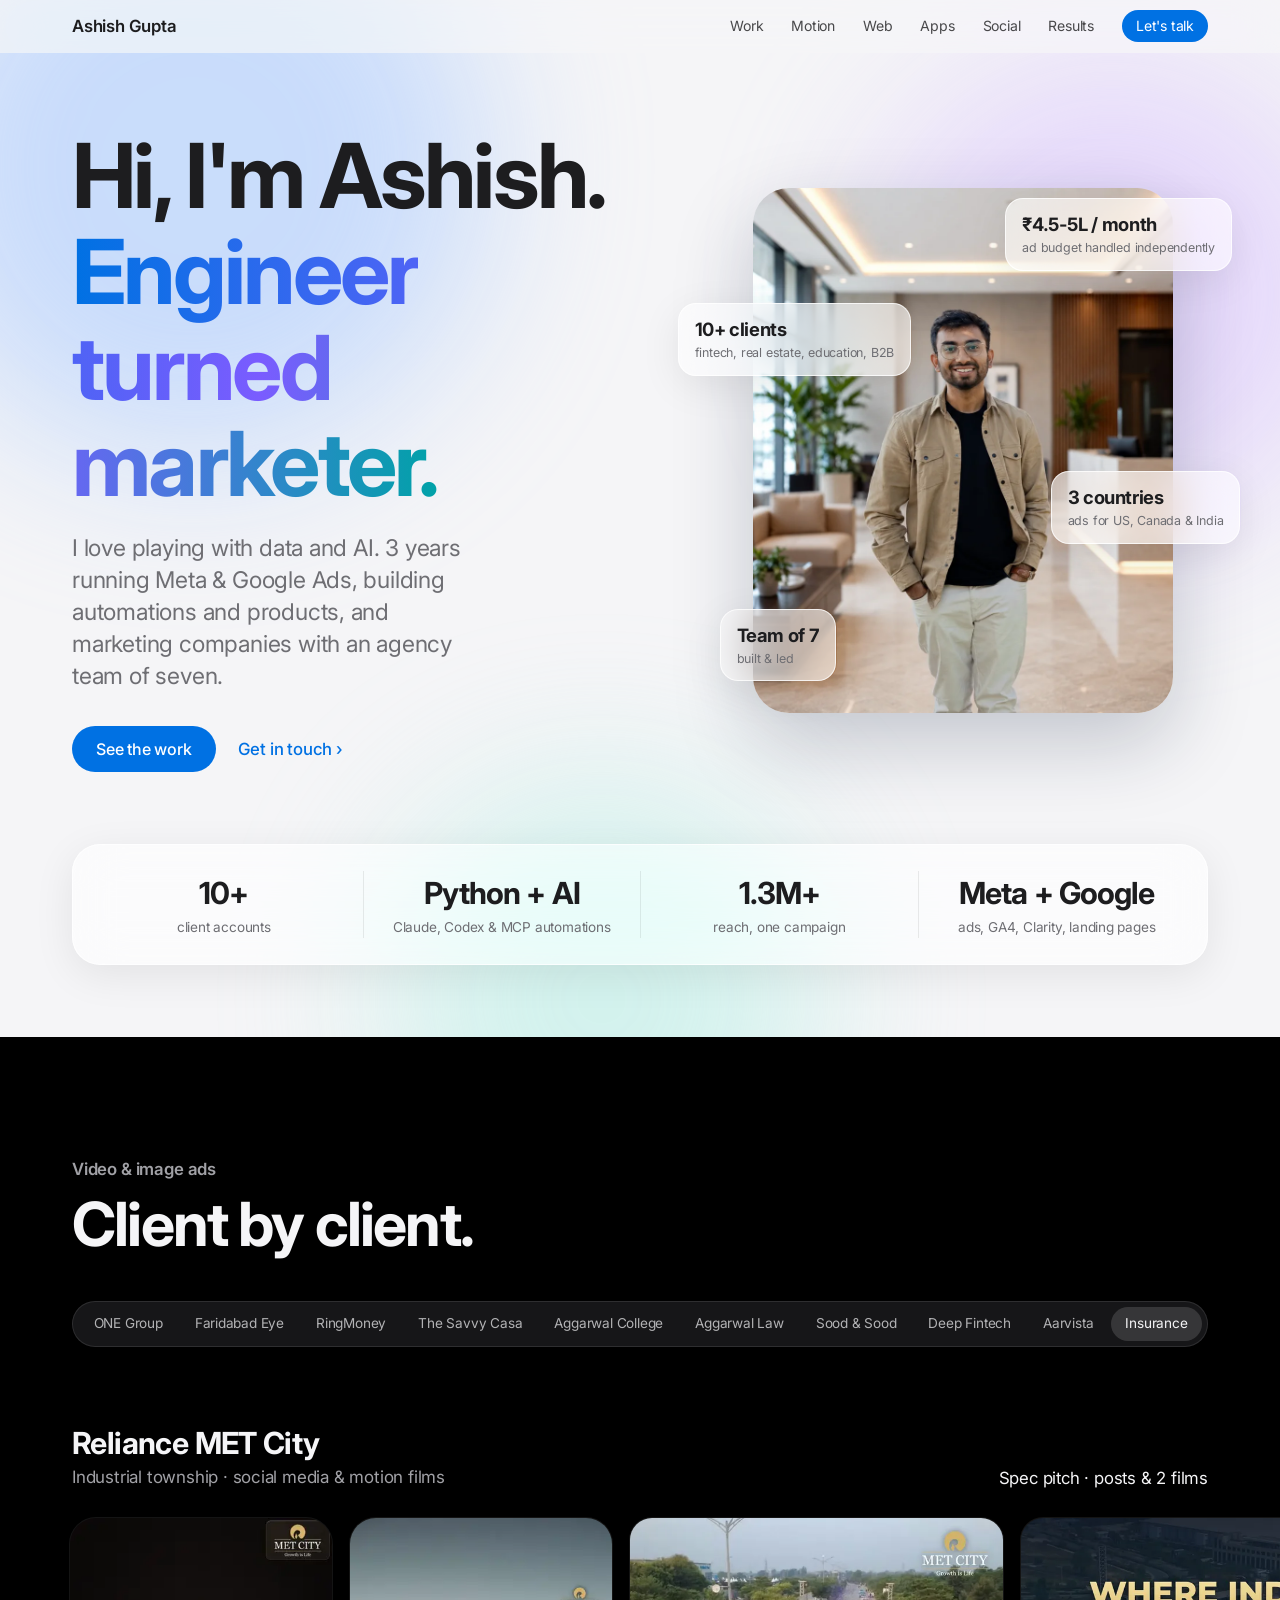
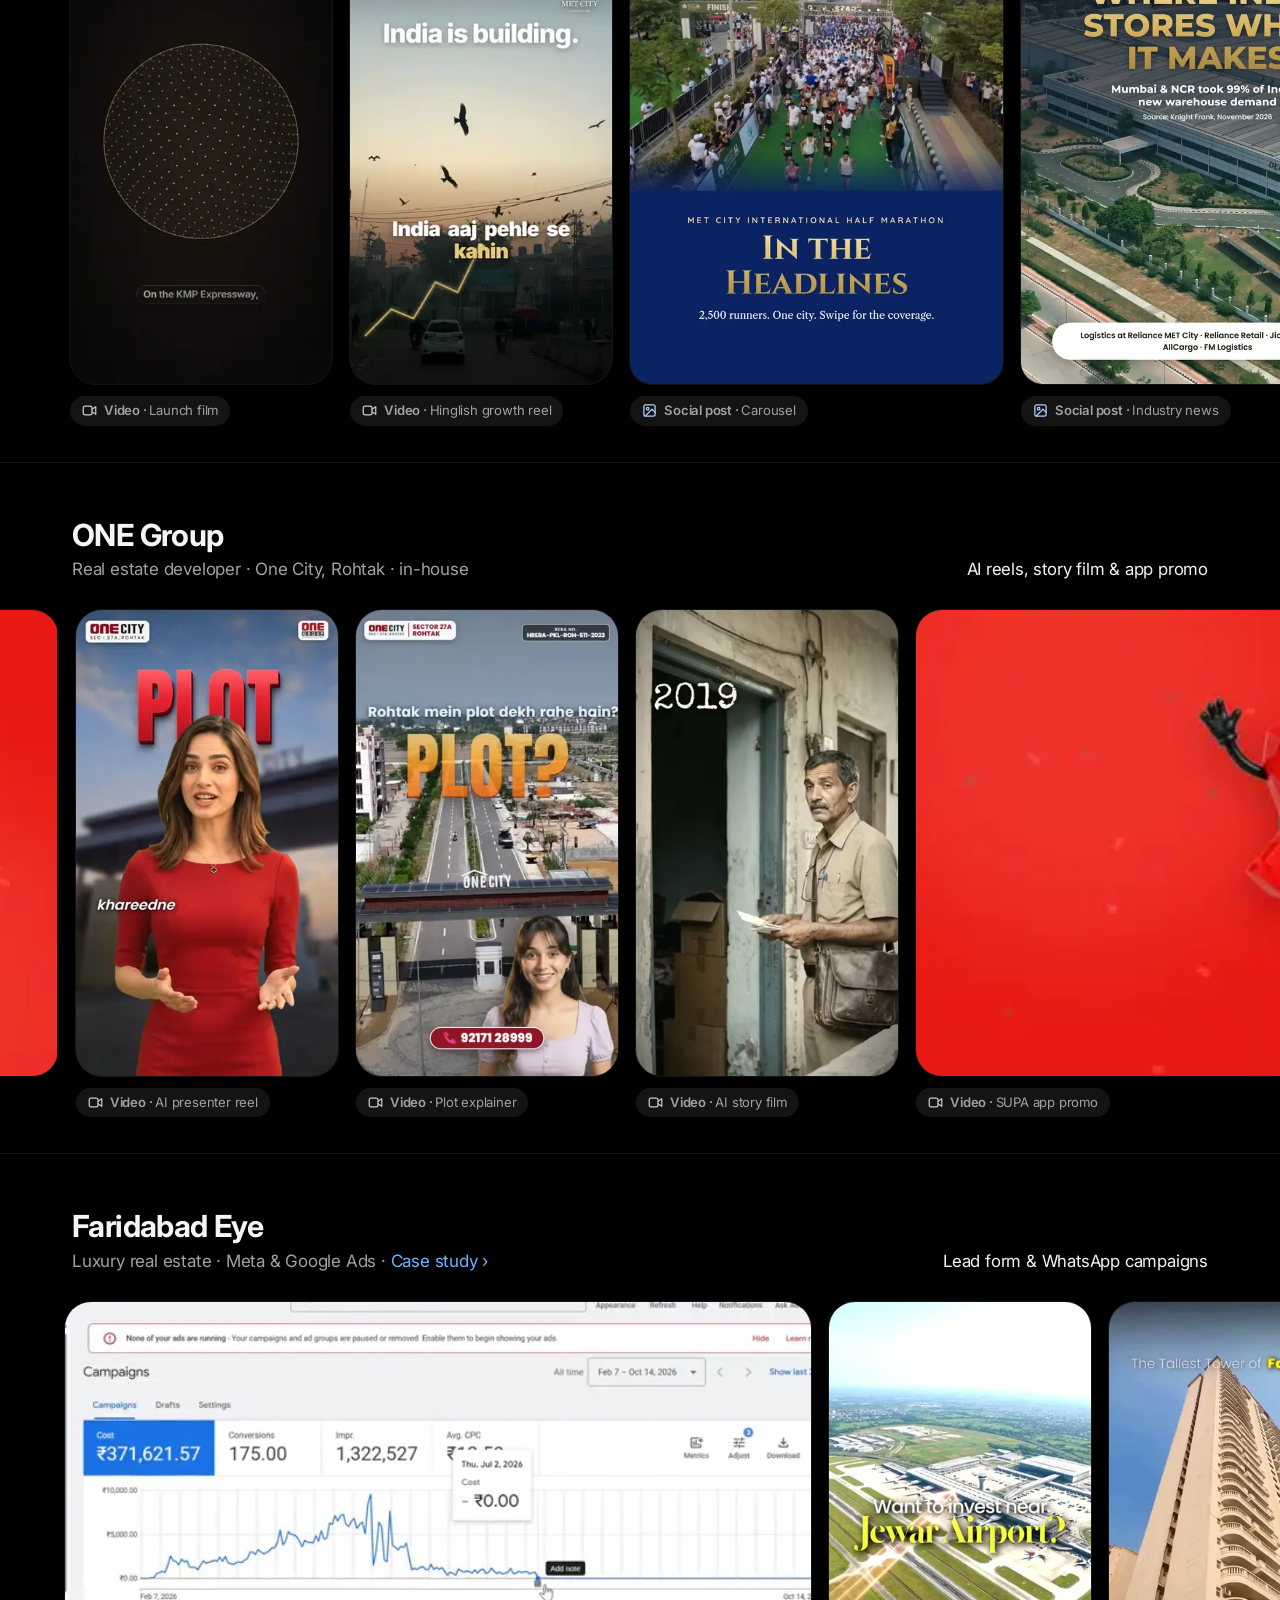
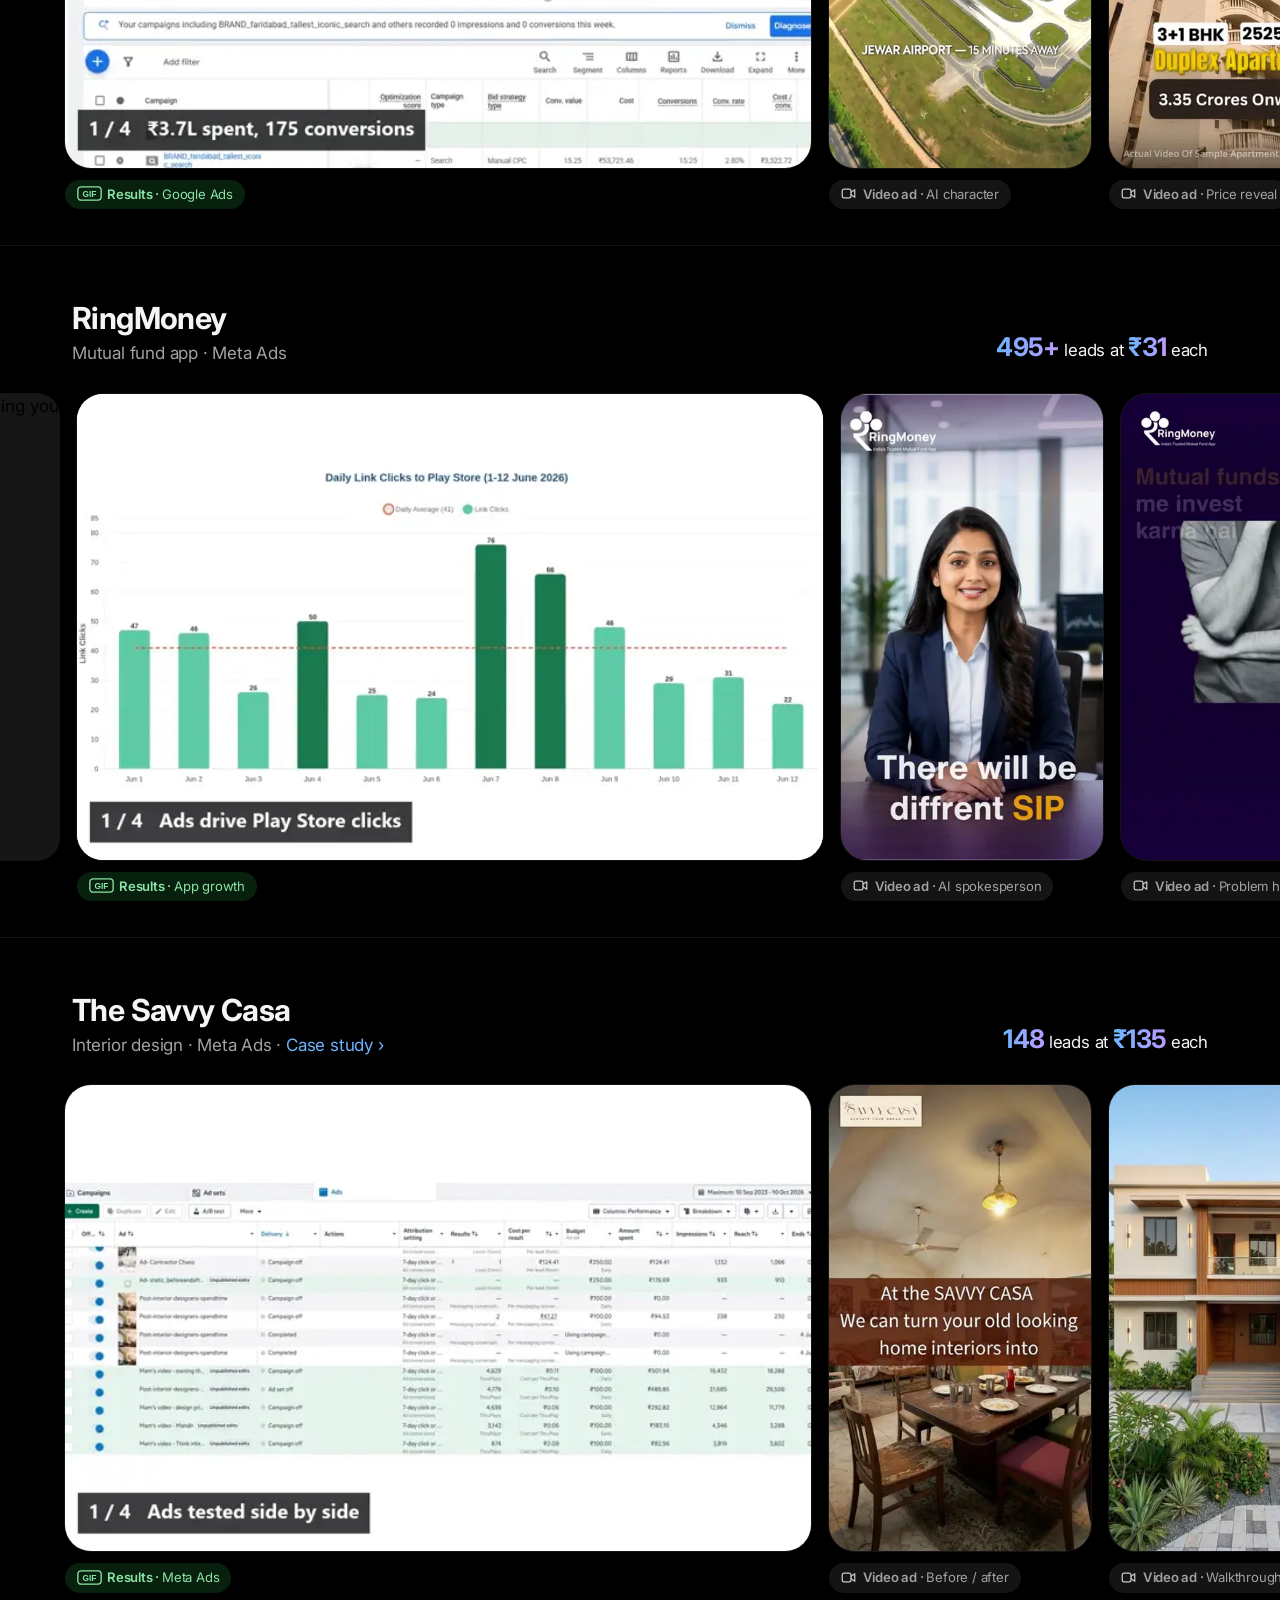
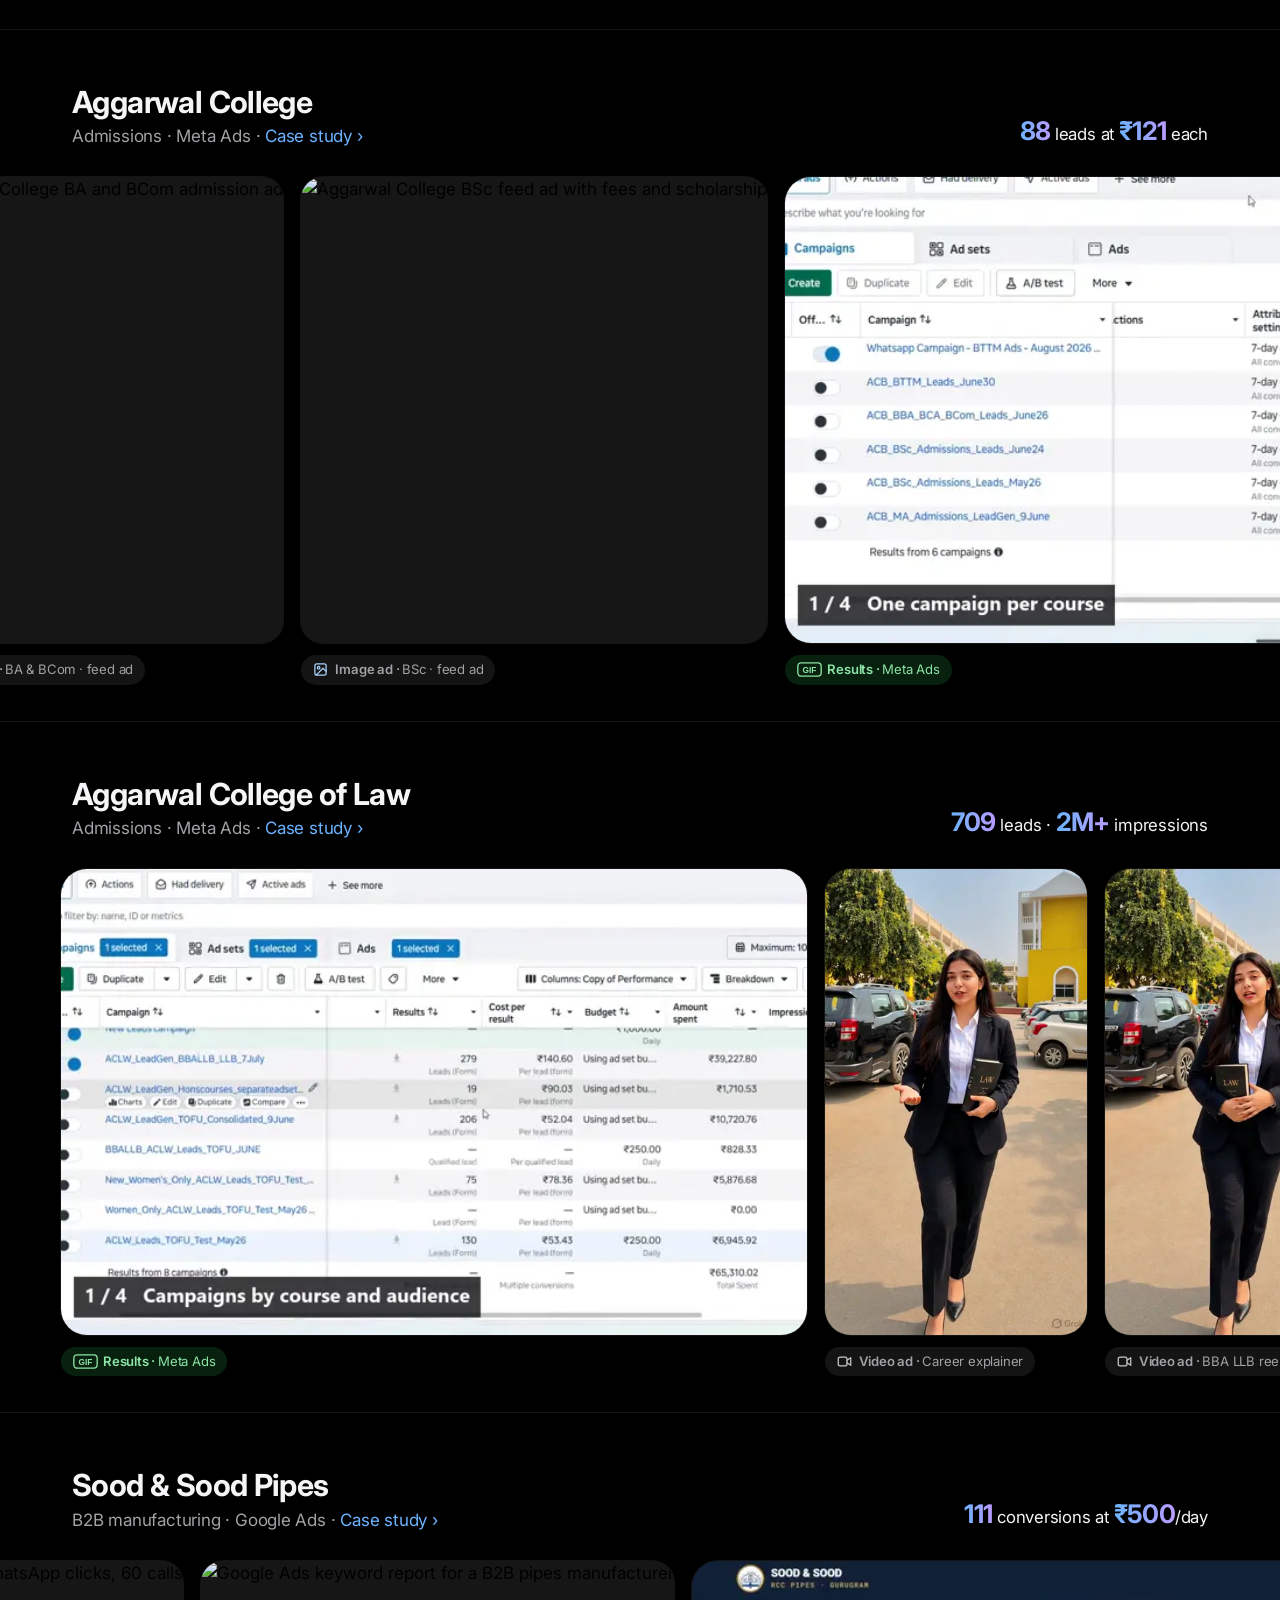
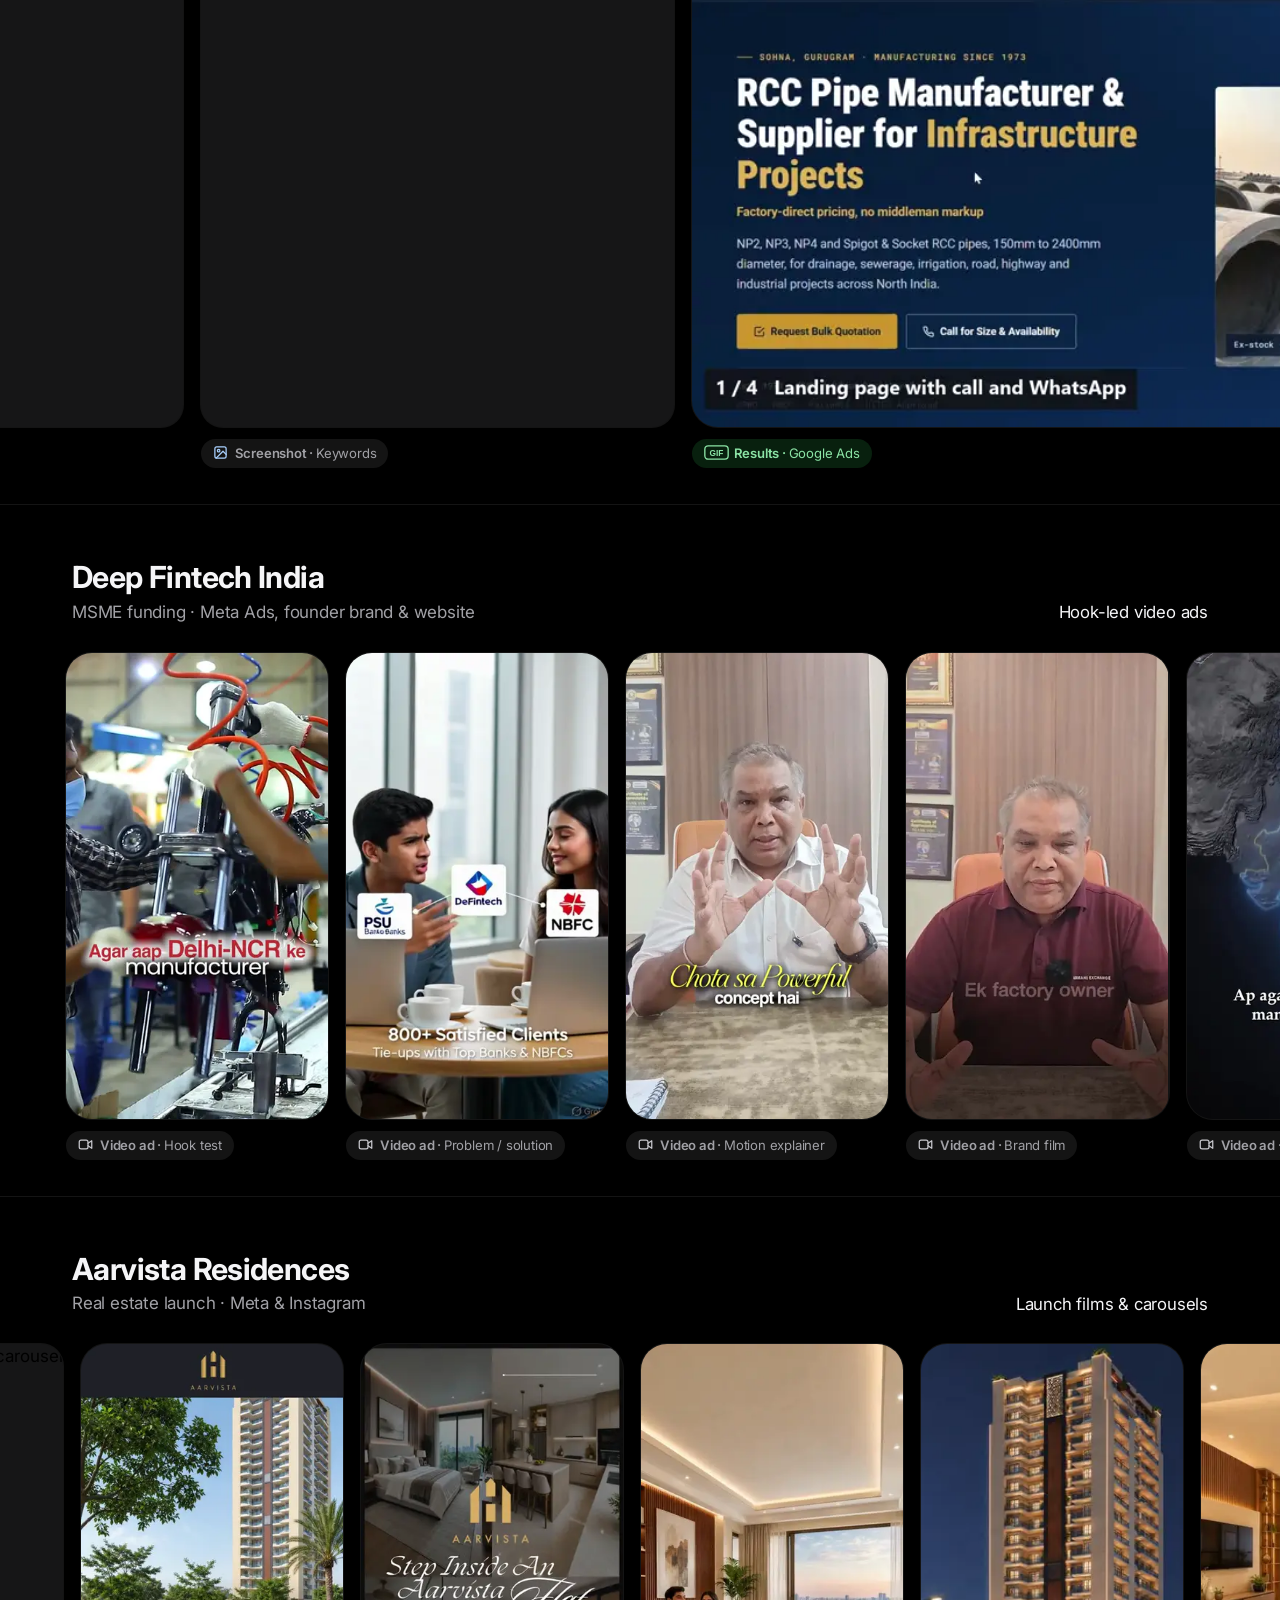
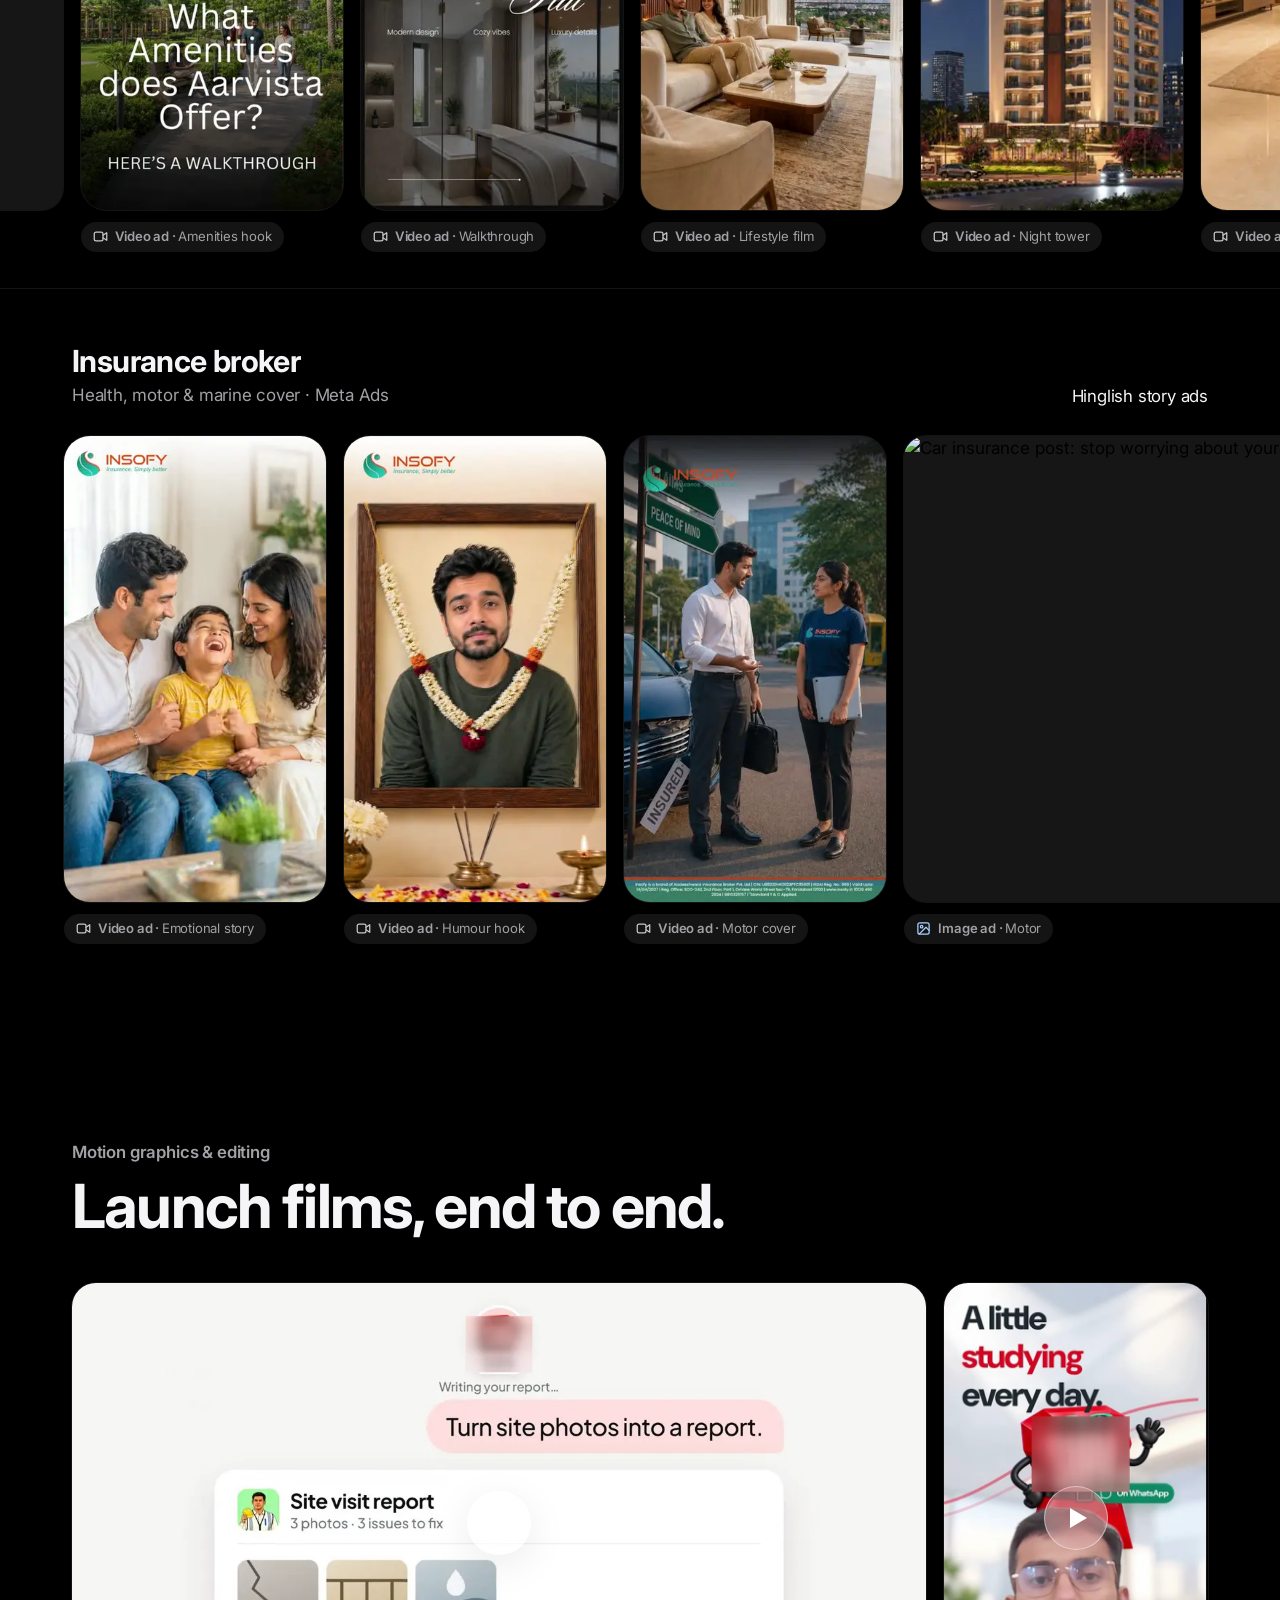
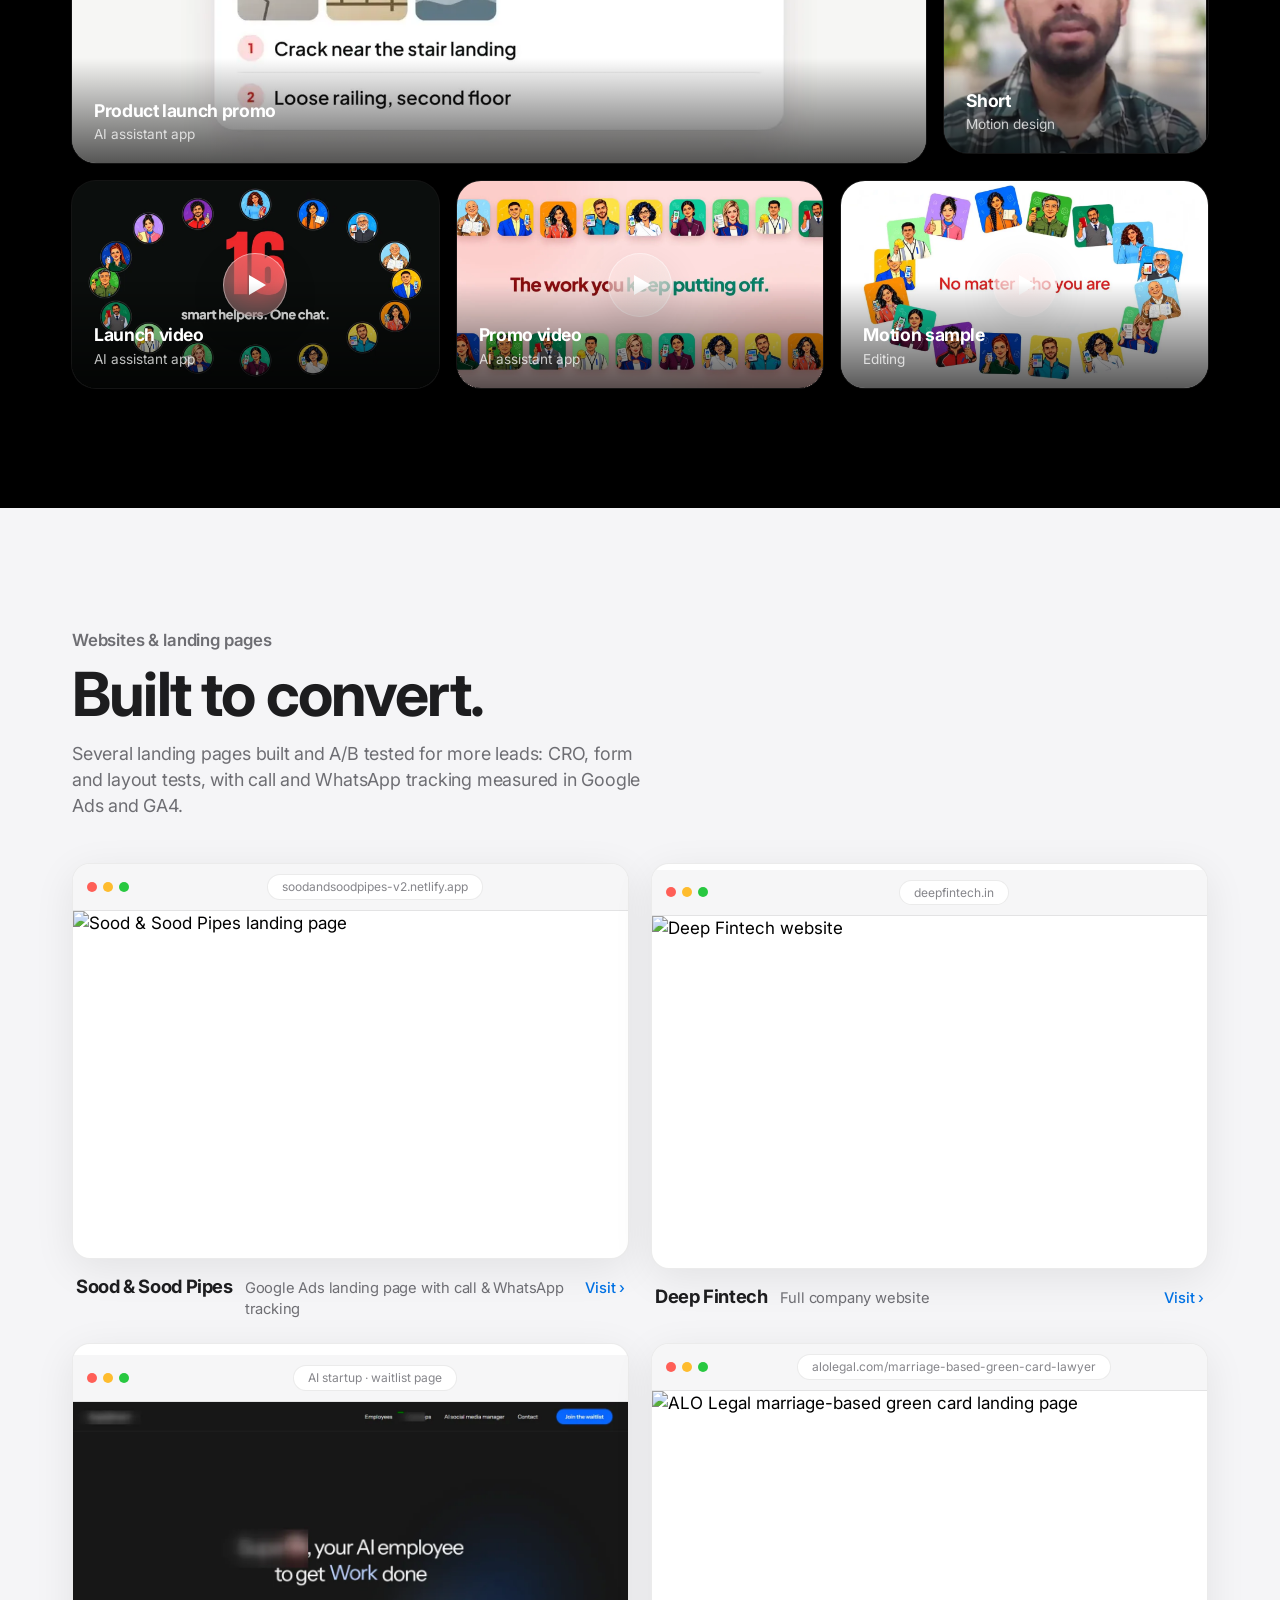
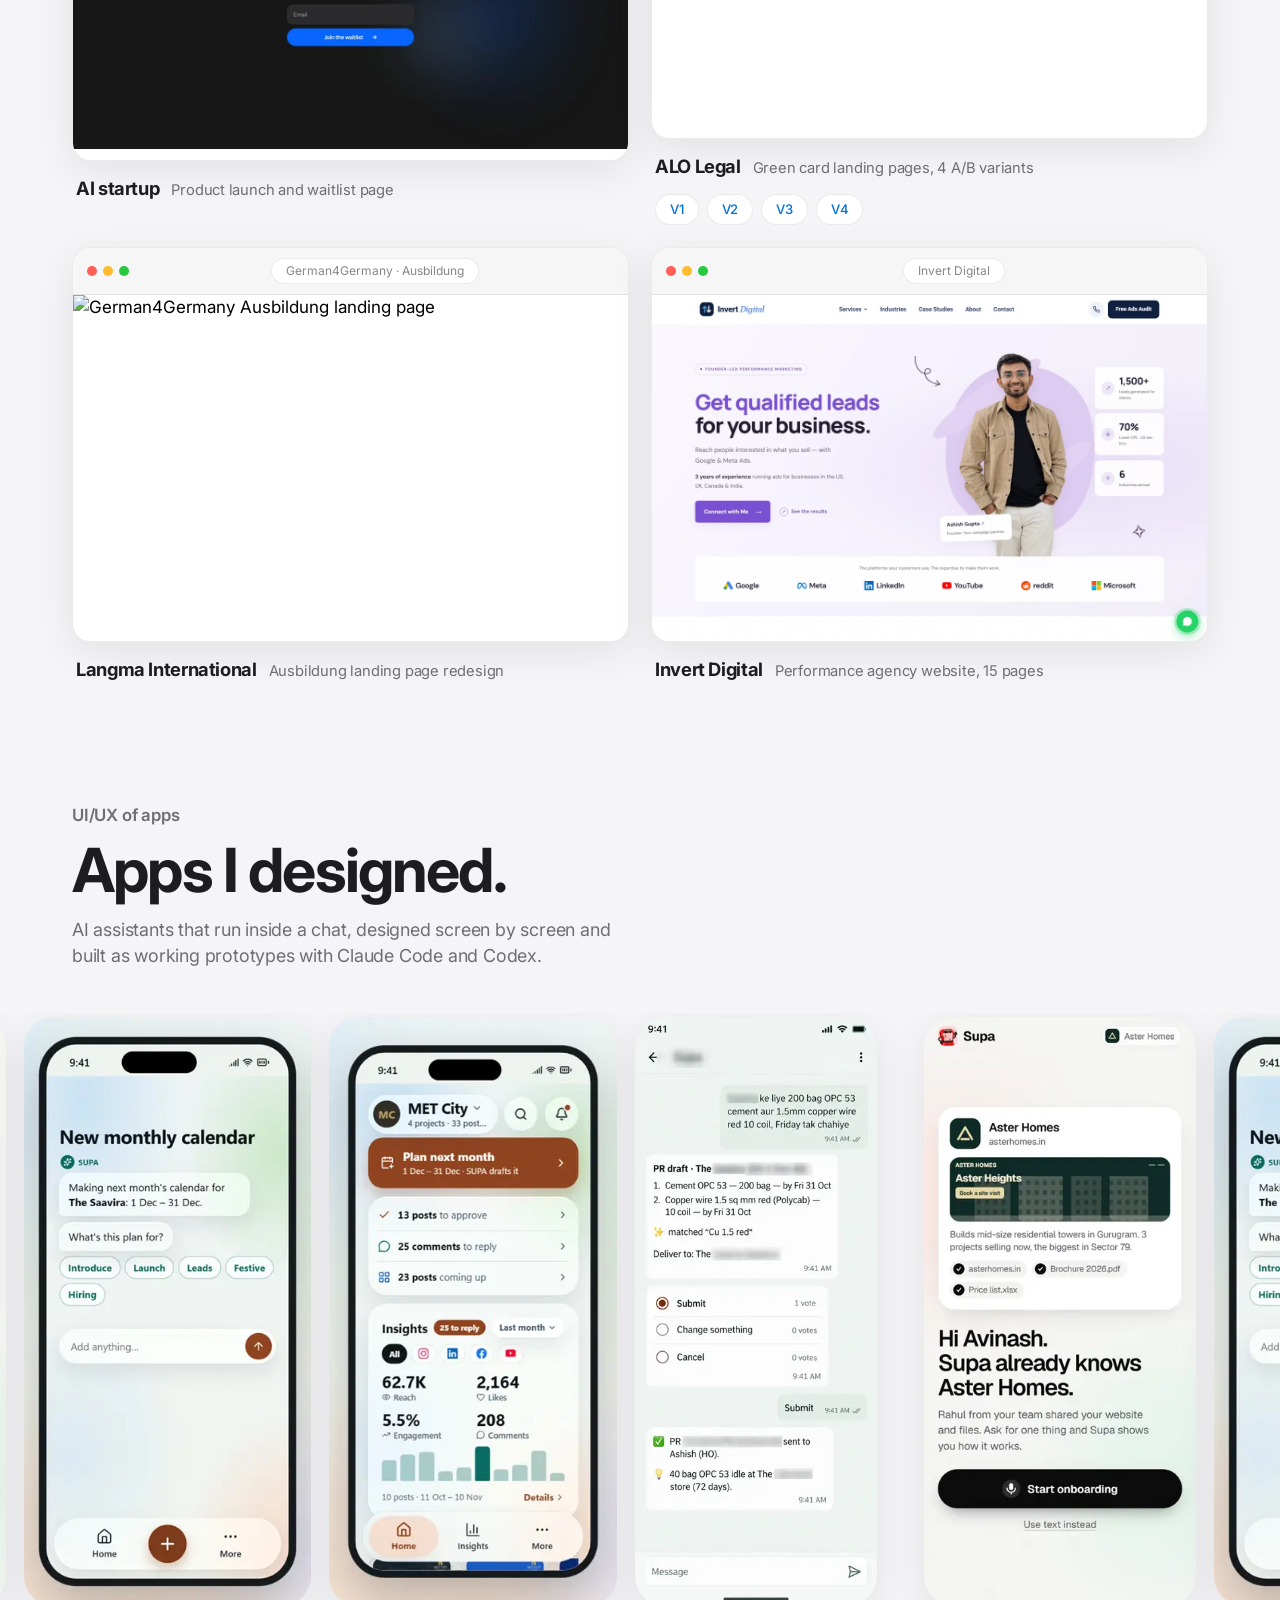
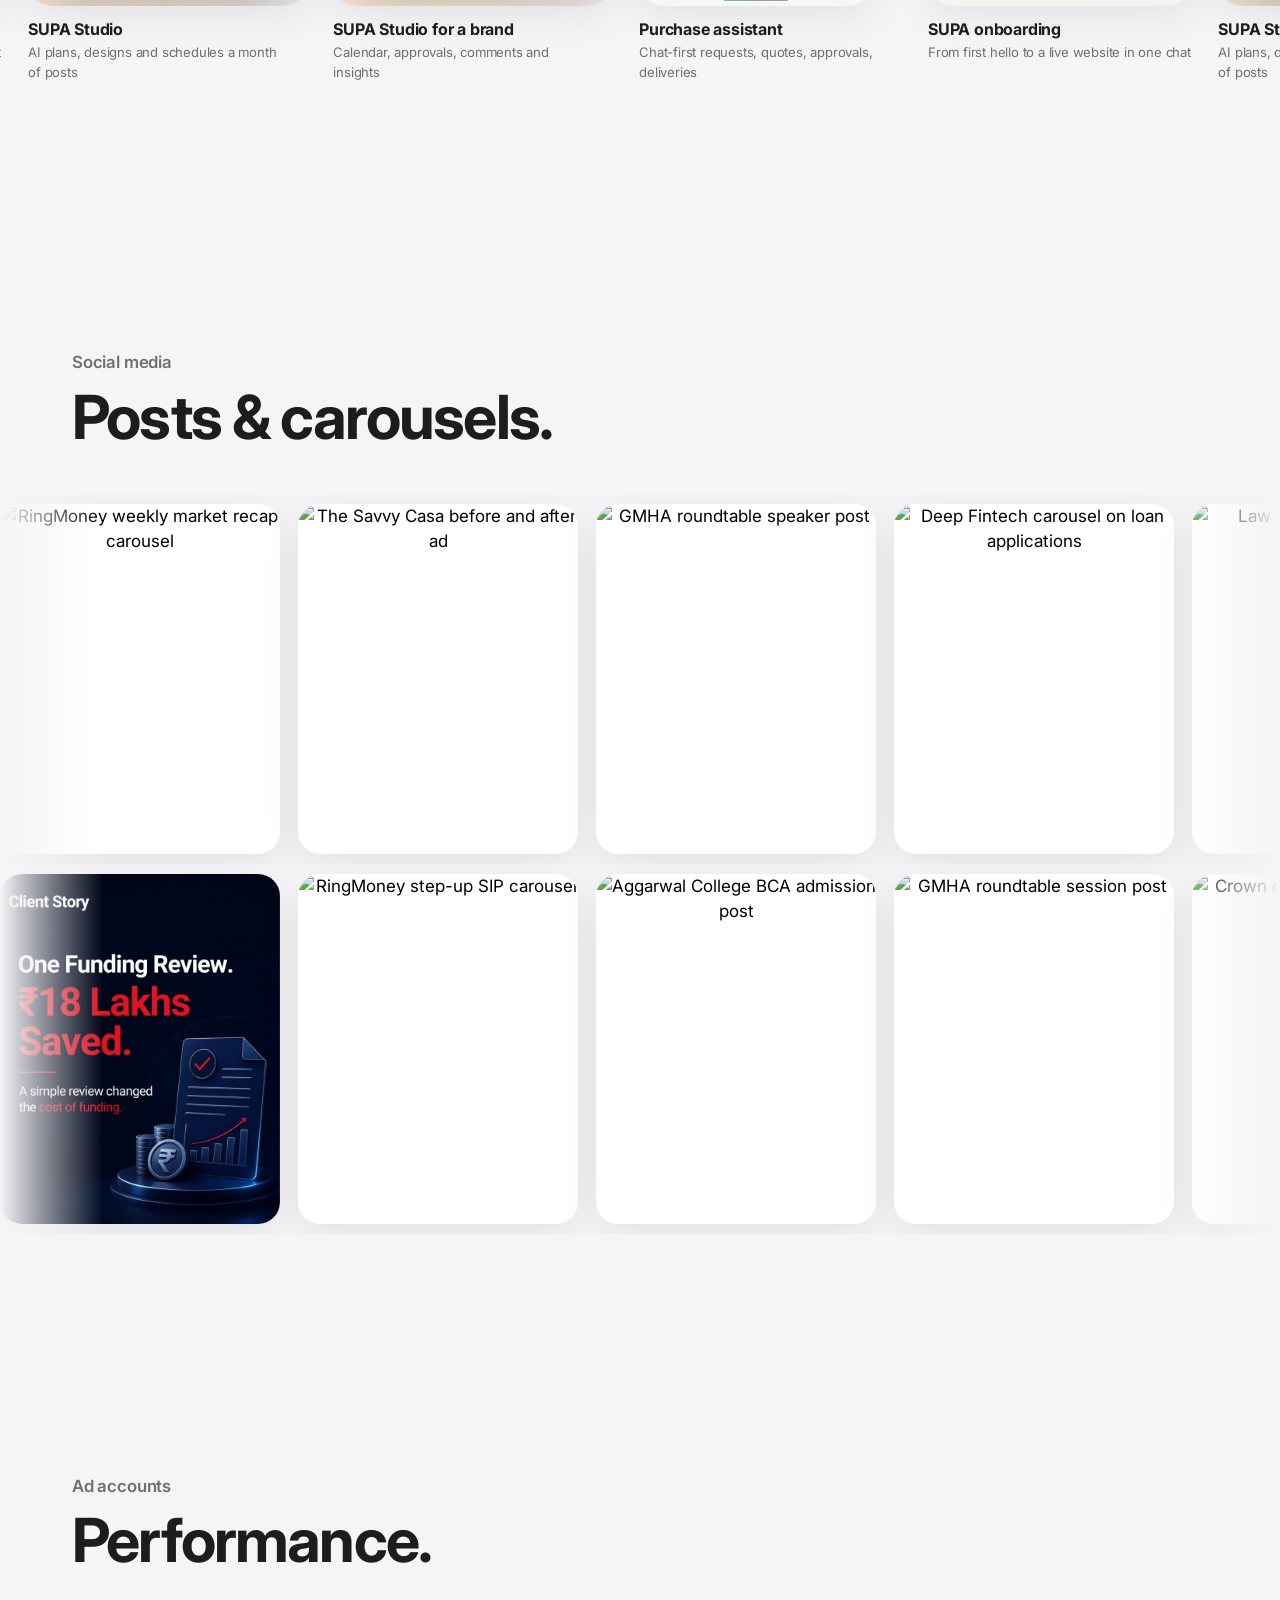
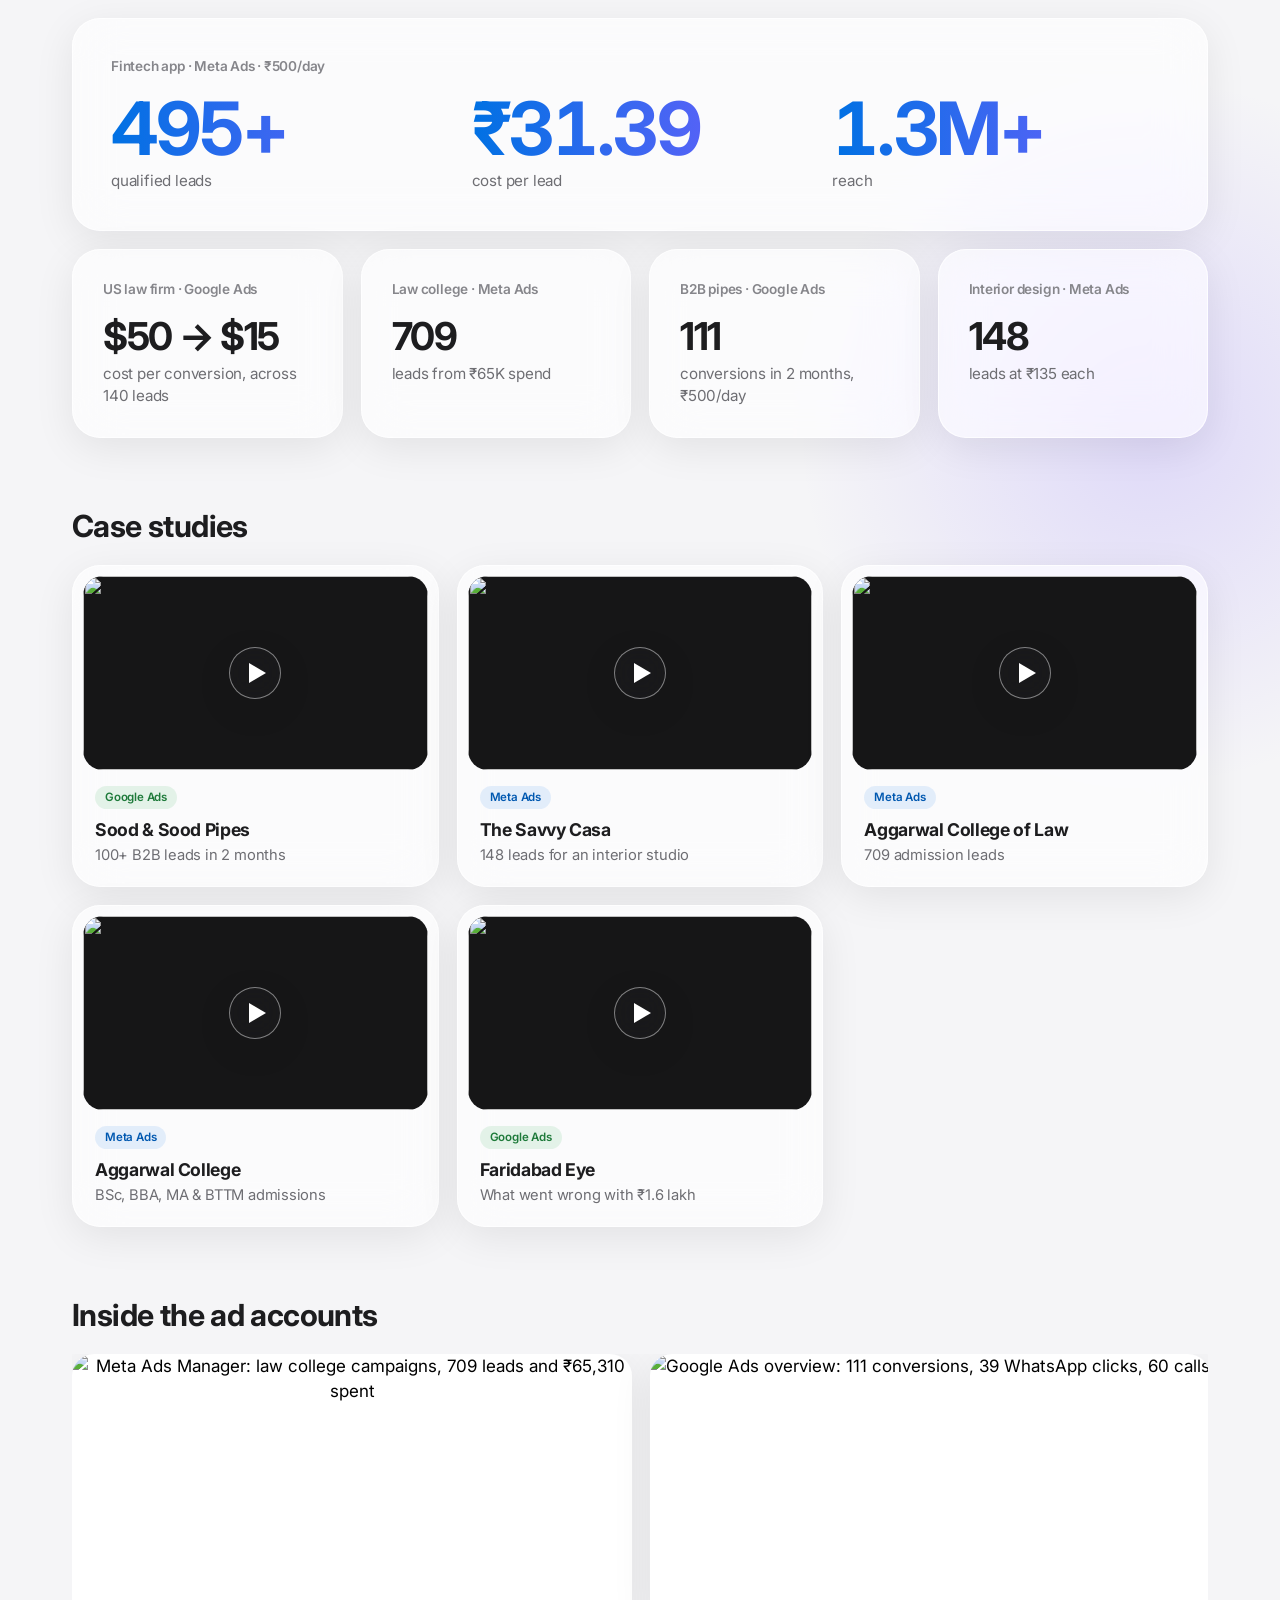
==== commit b6f485fa: "Strips keep drifting on load and on hover - A mouse resting on a strip slows it to a third instead o" ====
--- a/index.html
+++ b/index.html
@@ -607,6 +607,6 @@
     <div class="lightbox-body"></div>
   </dialog>
 
-  <script src="js/main.js?v=8"></script>
+  <script src="js/main.js?v=9"></script>
 </body>
 </html>
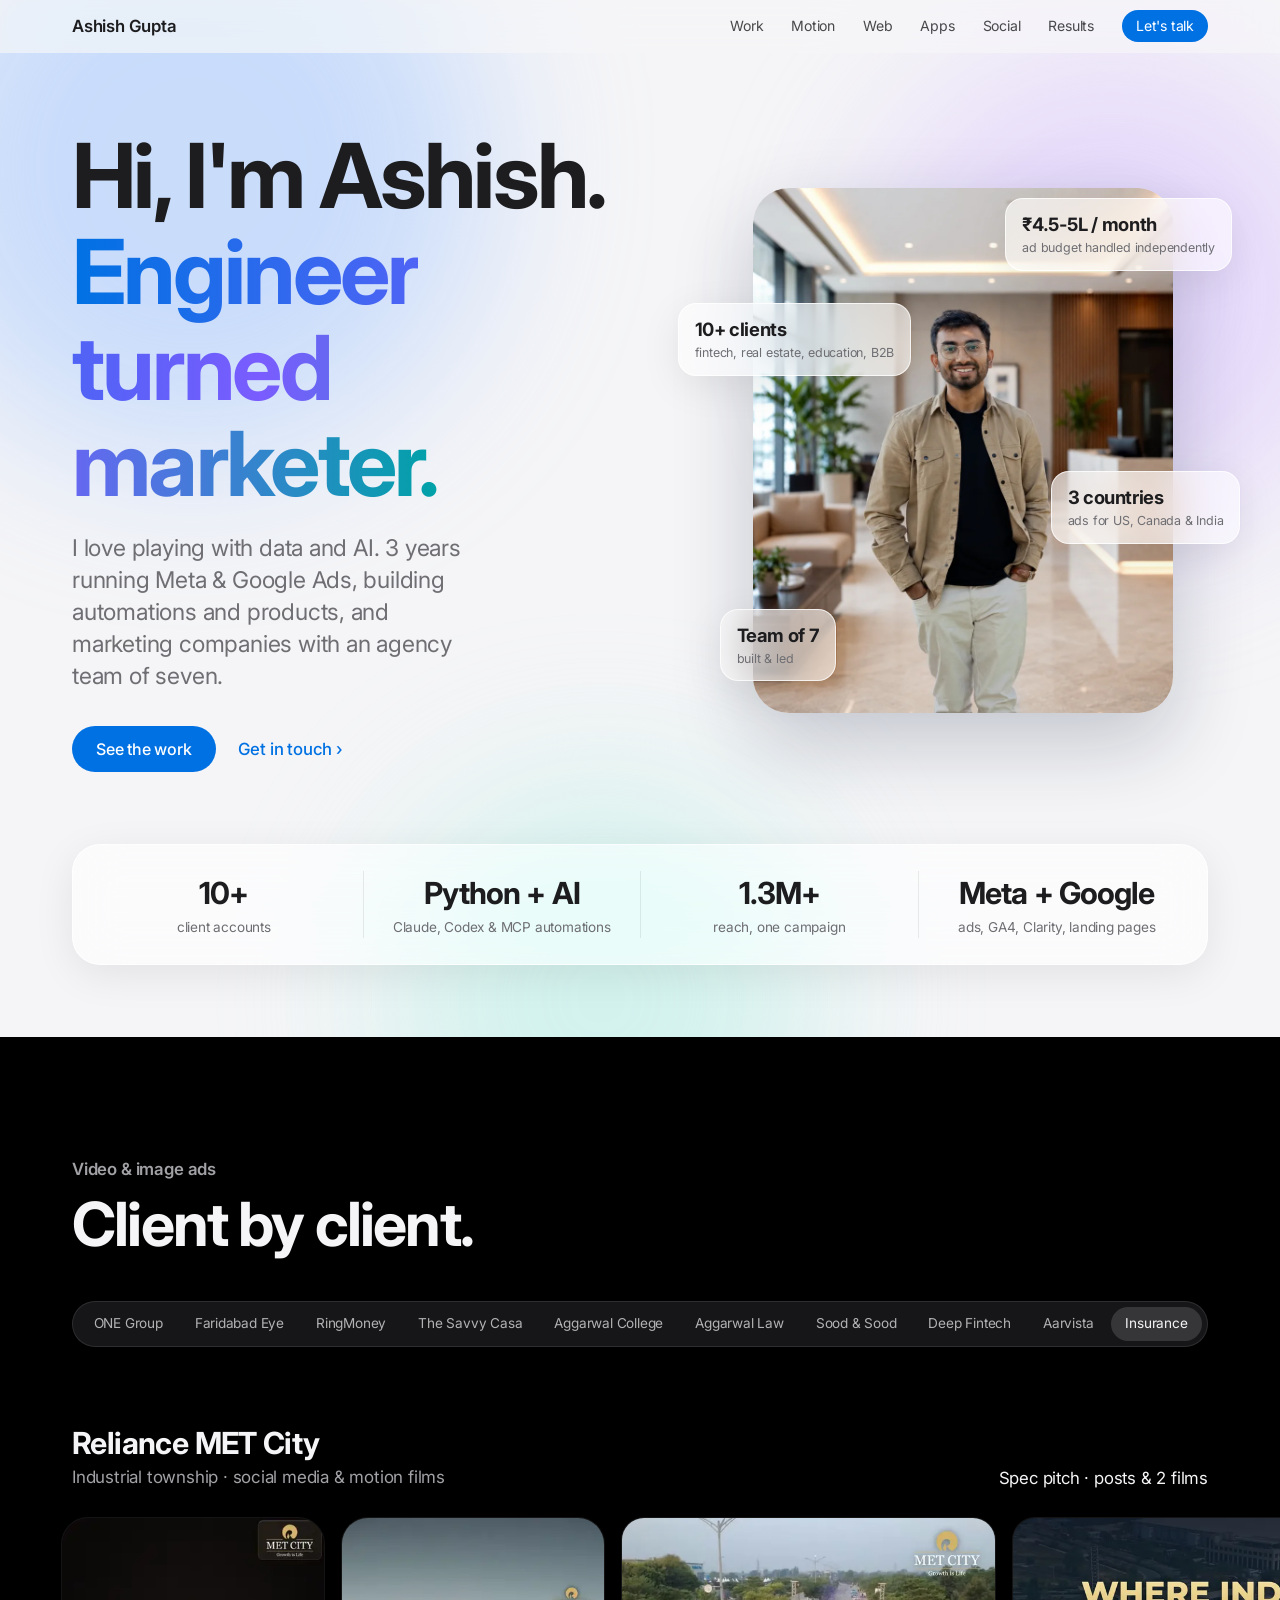
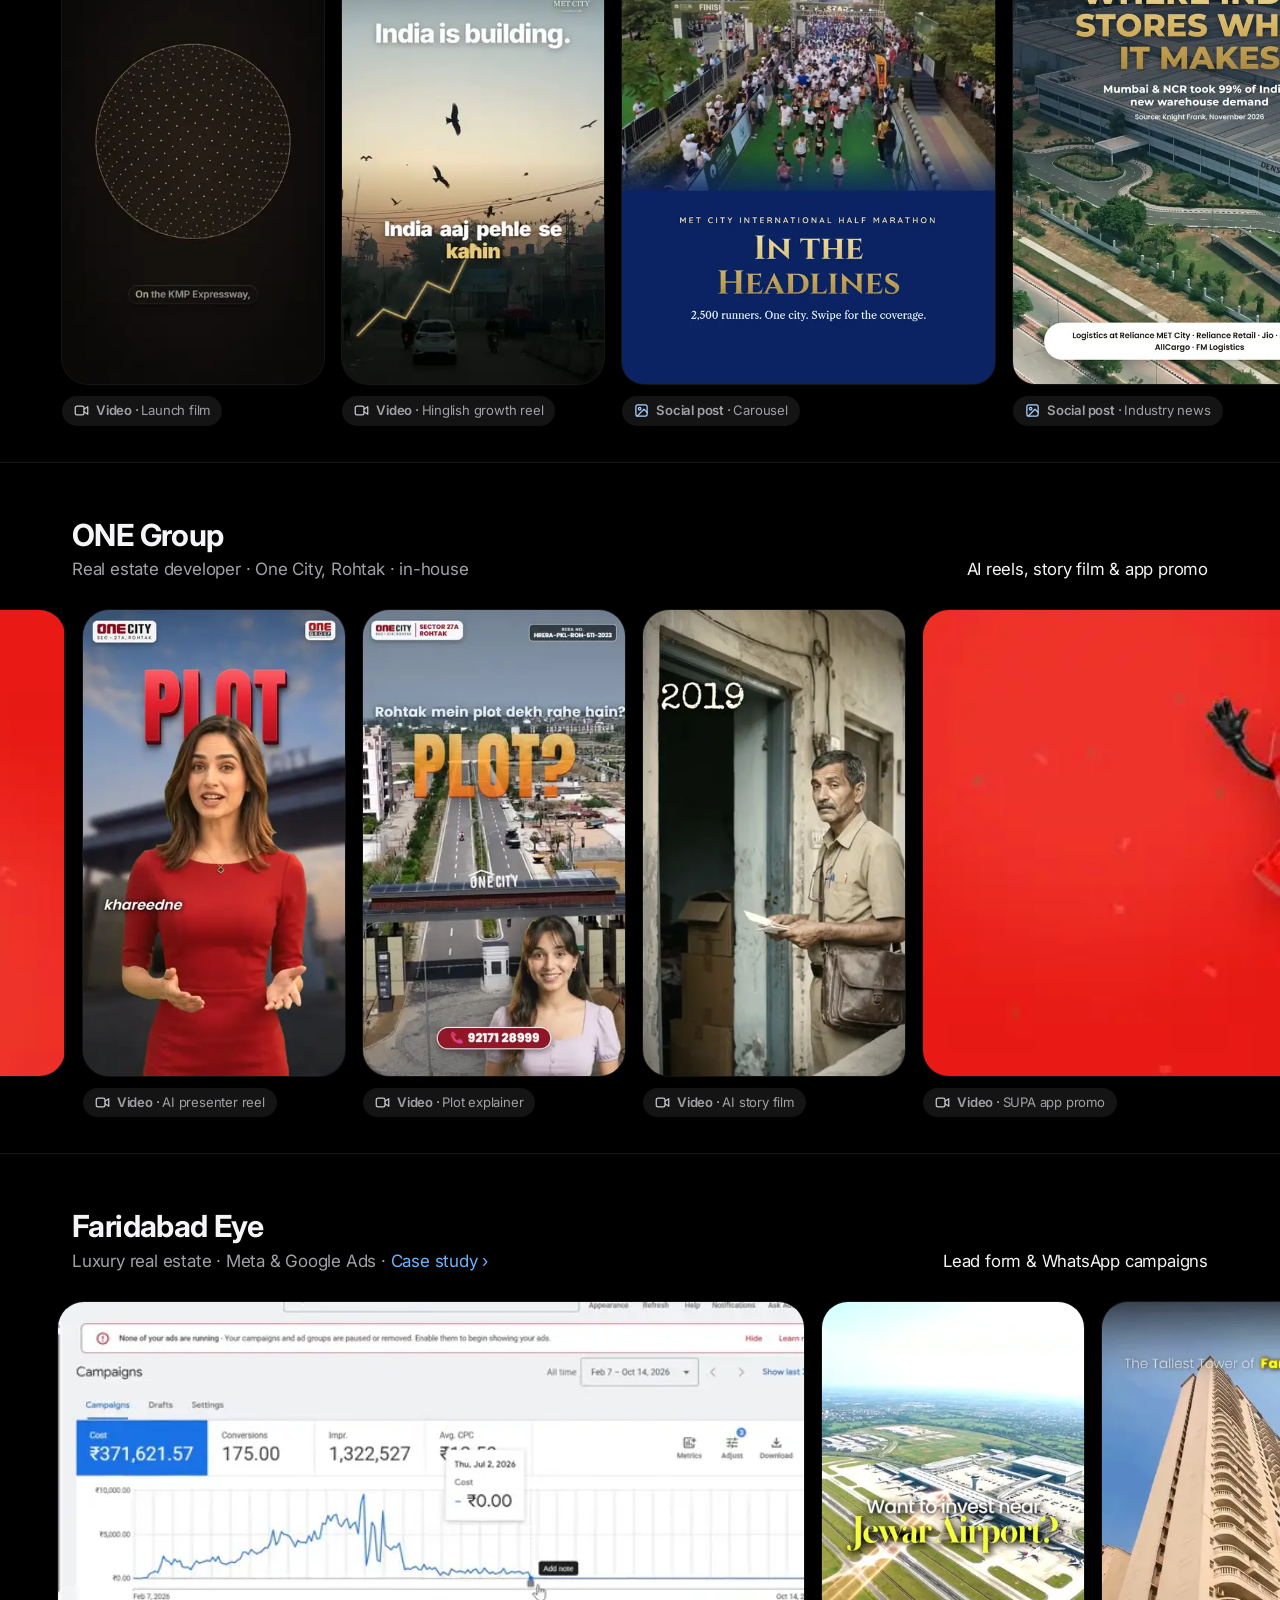
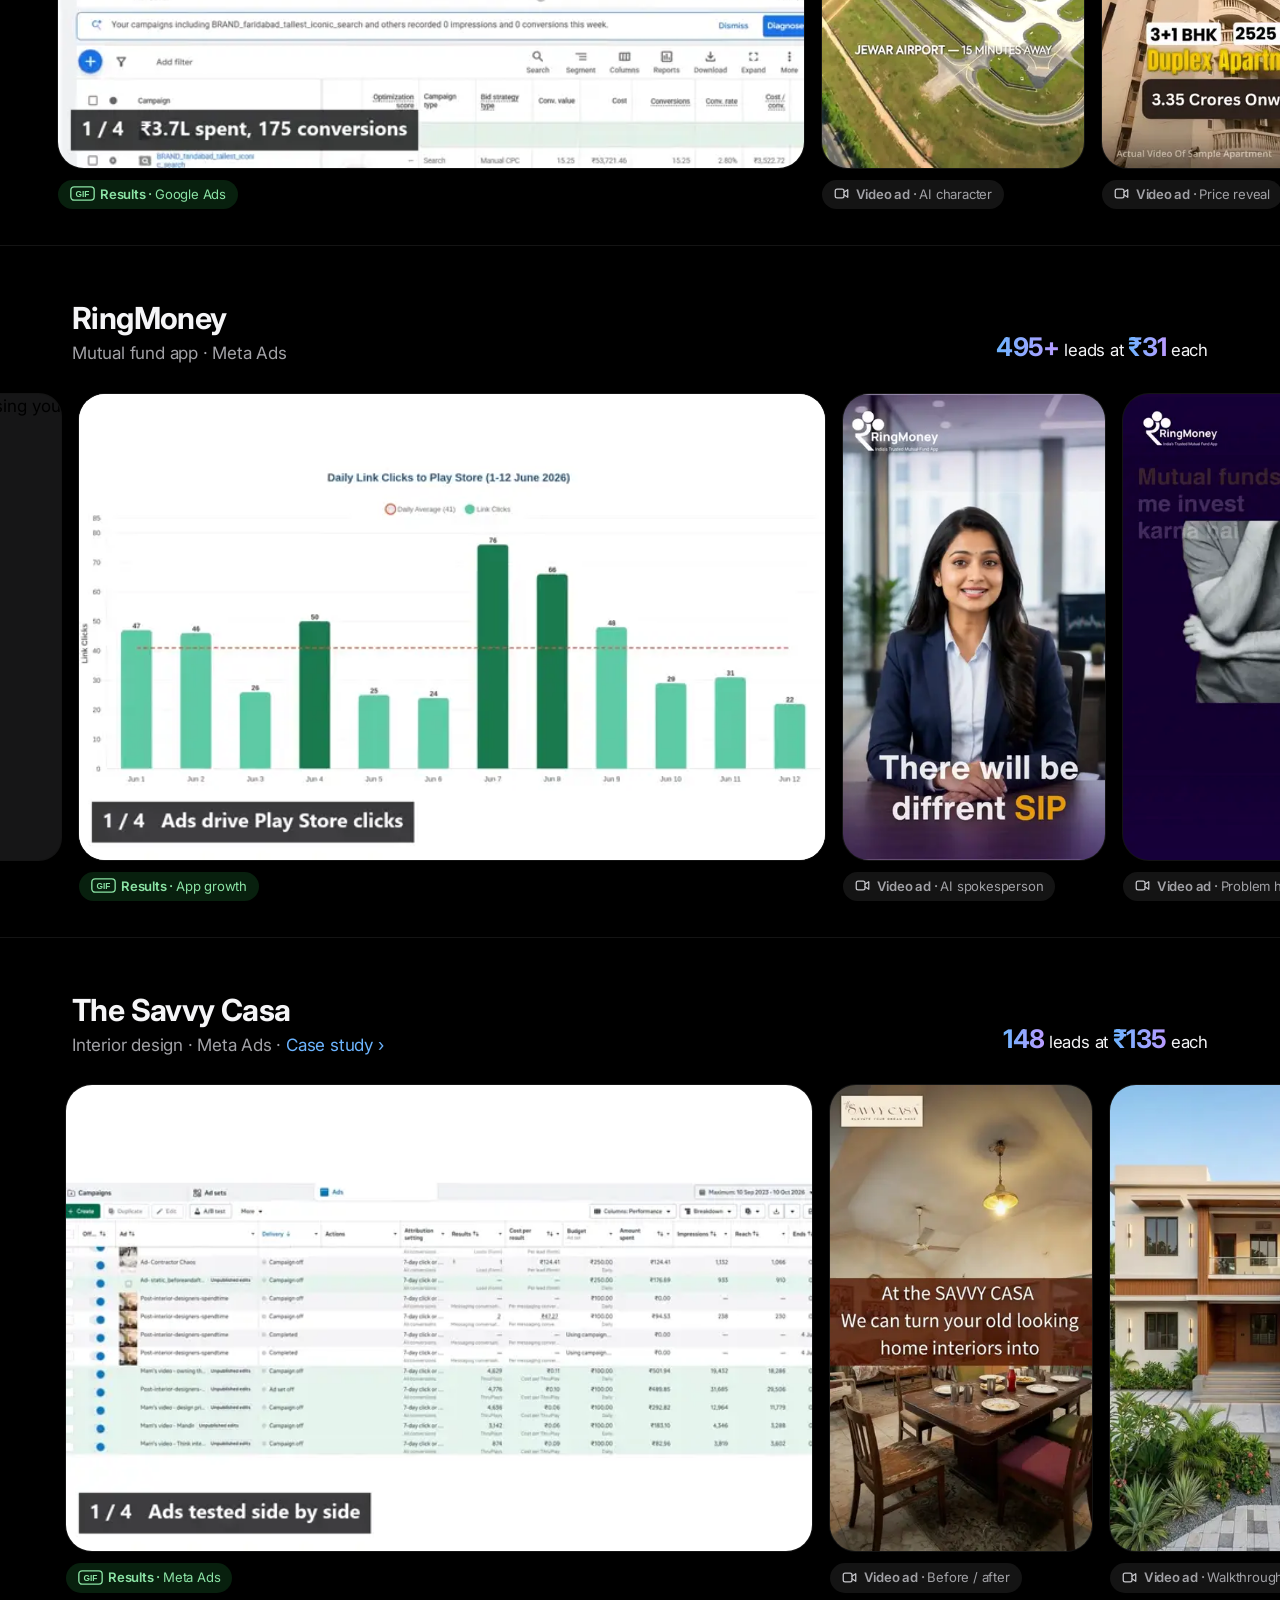
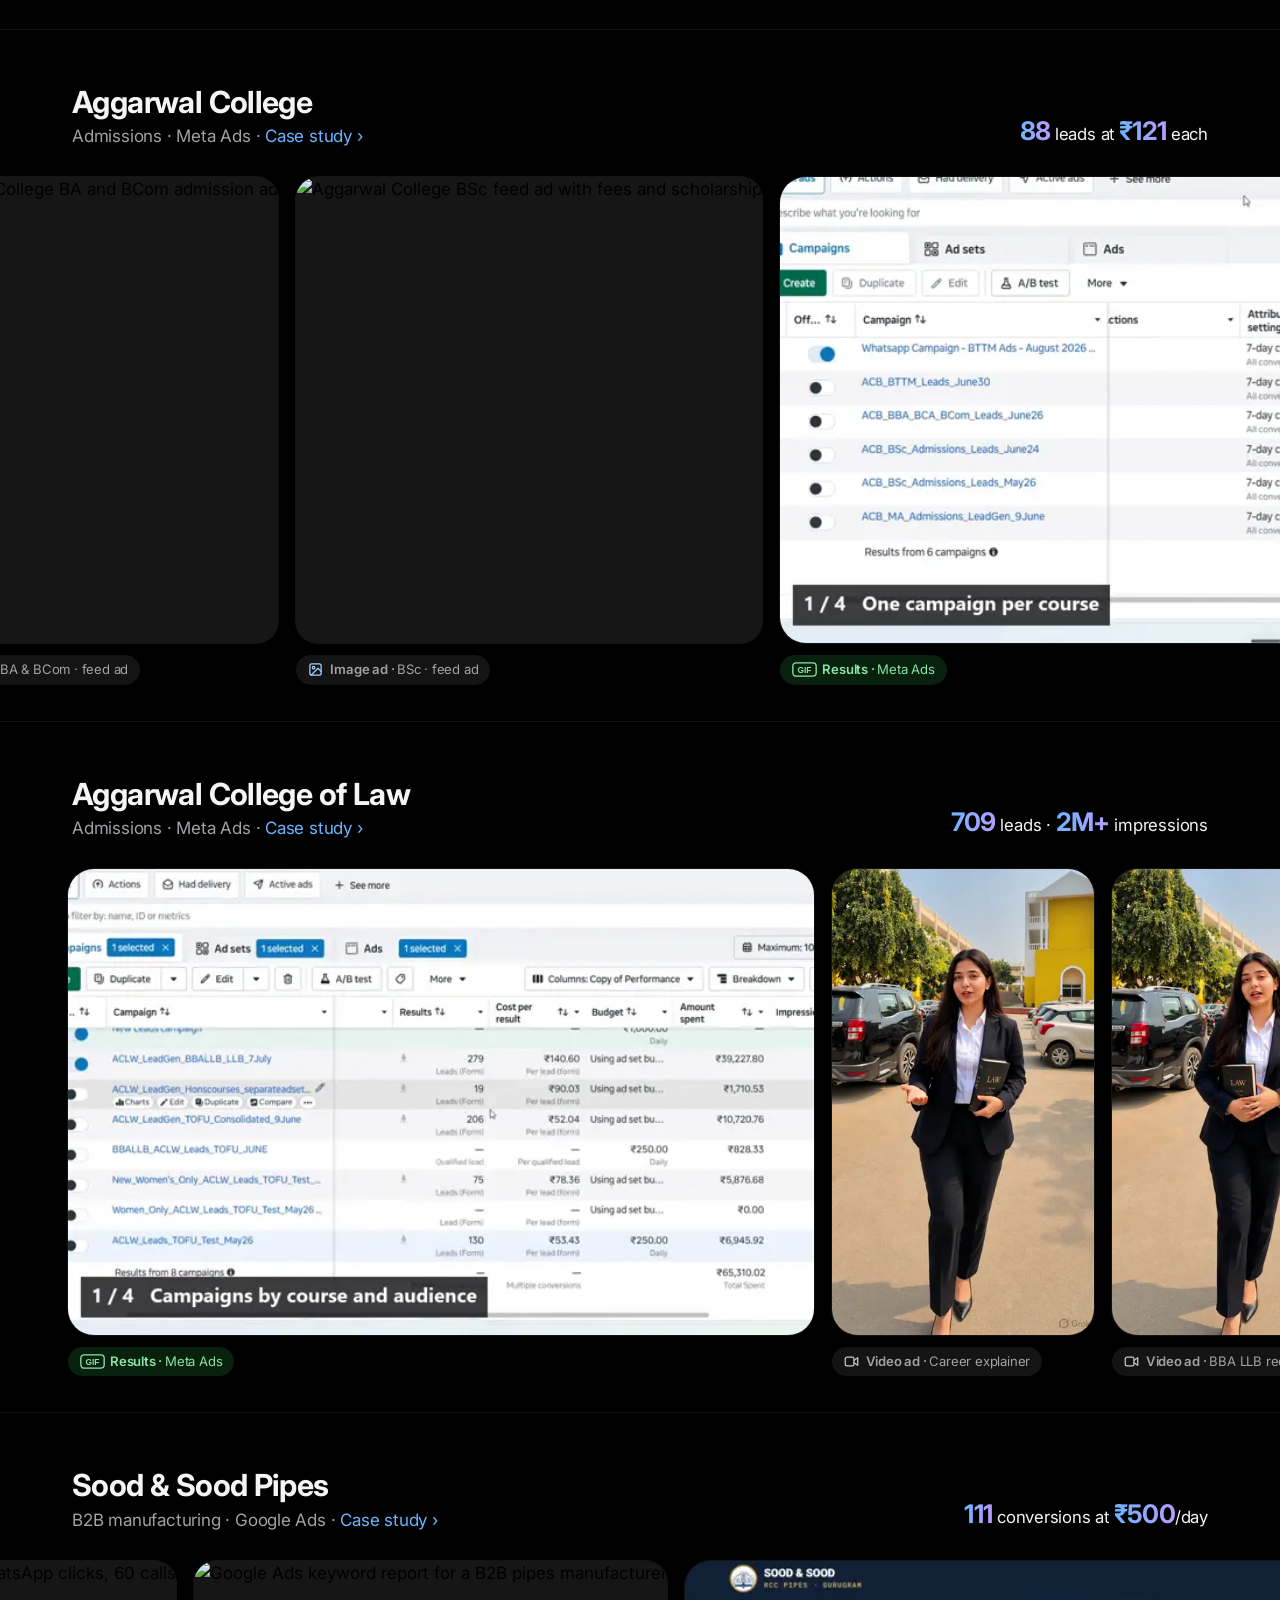
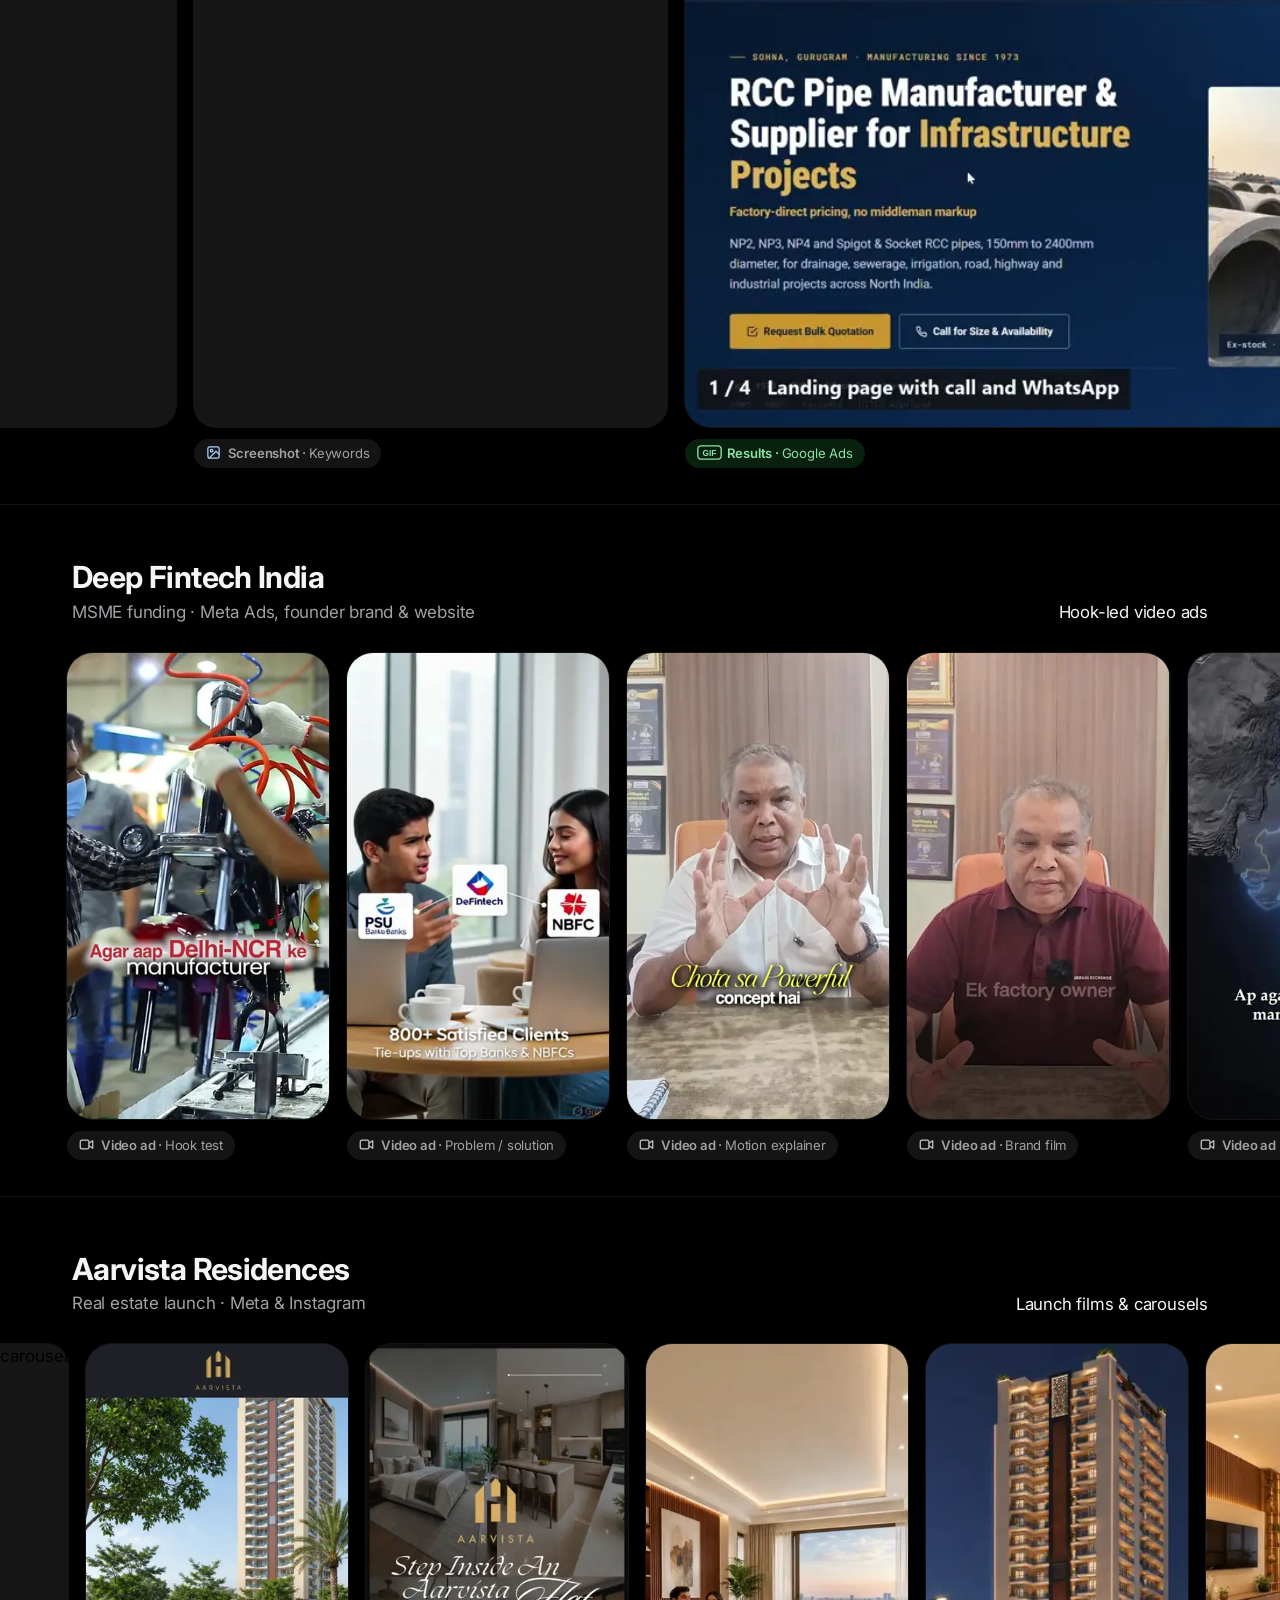
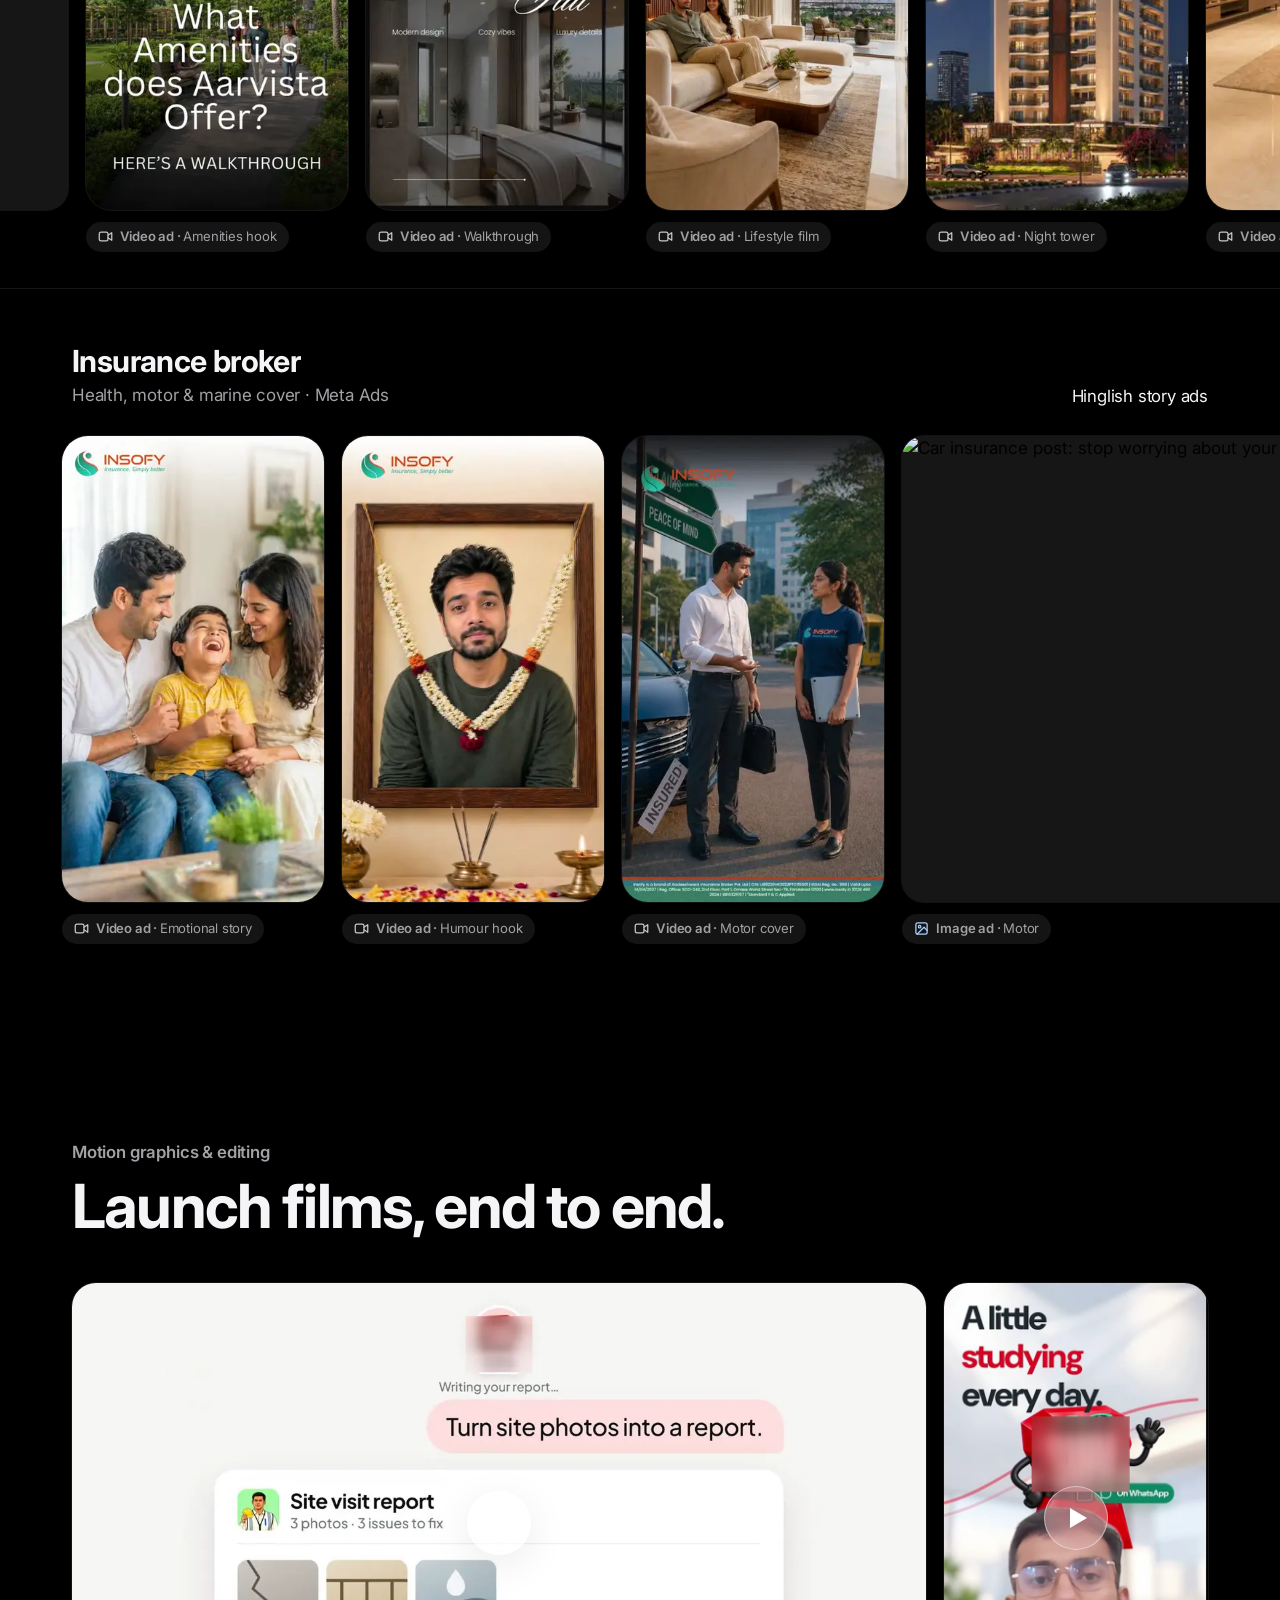
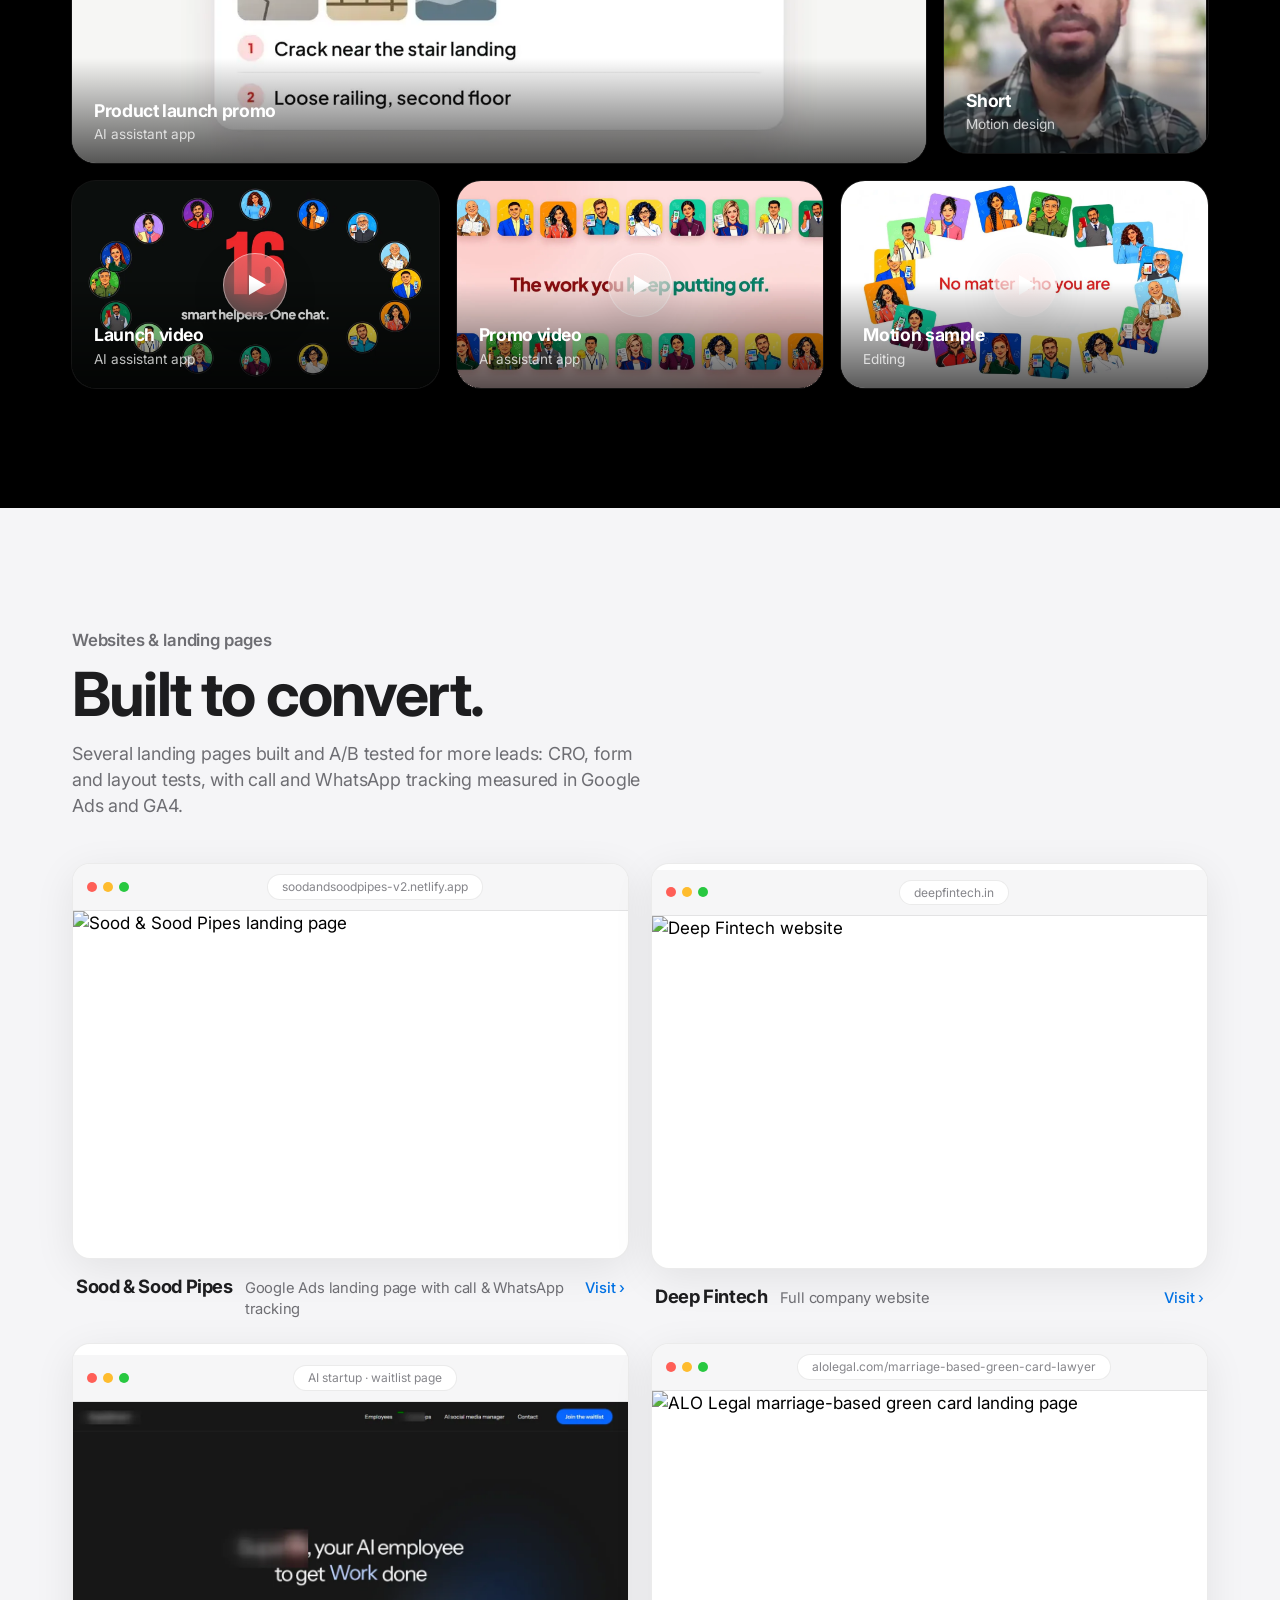
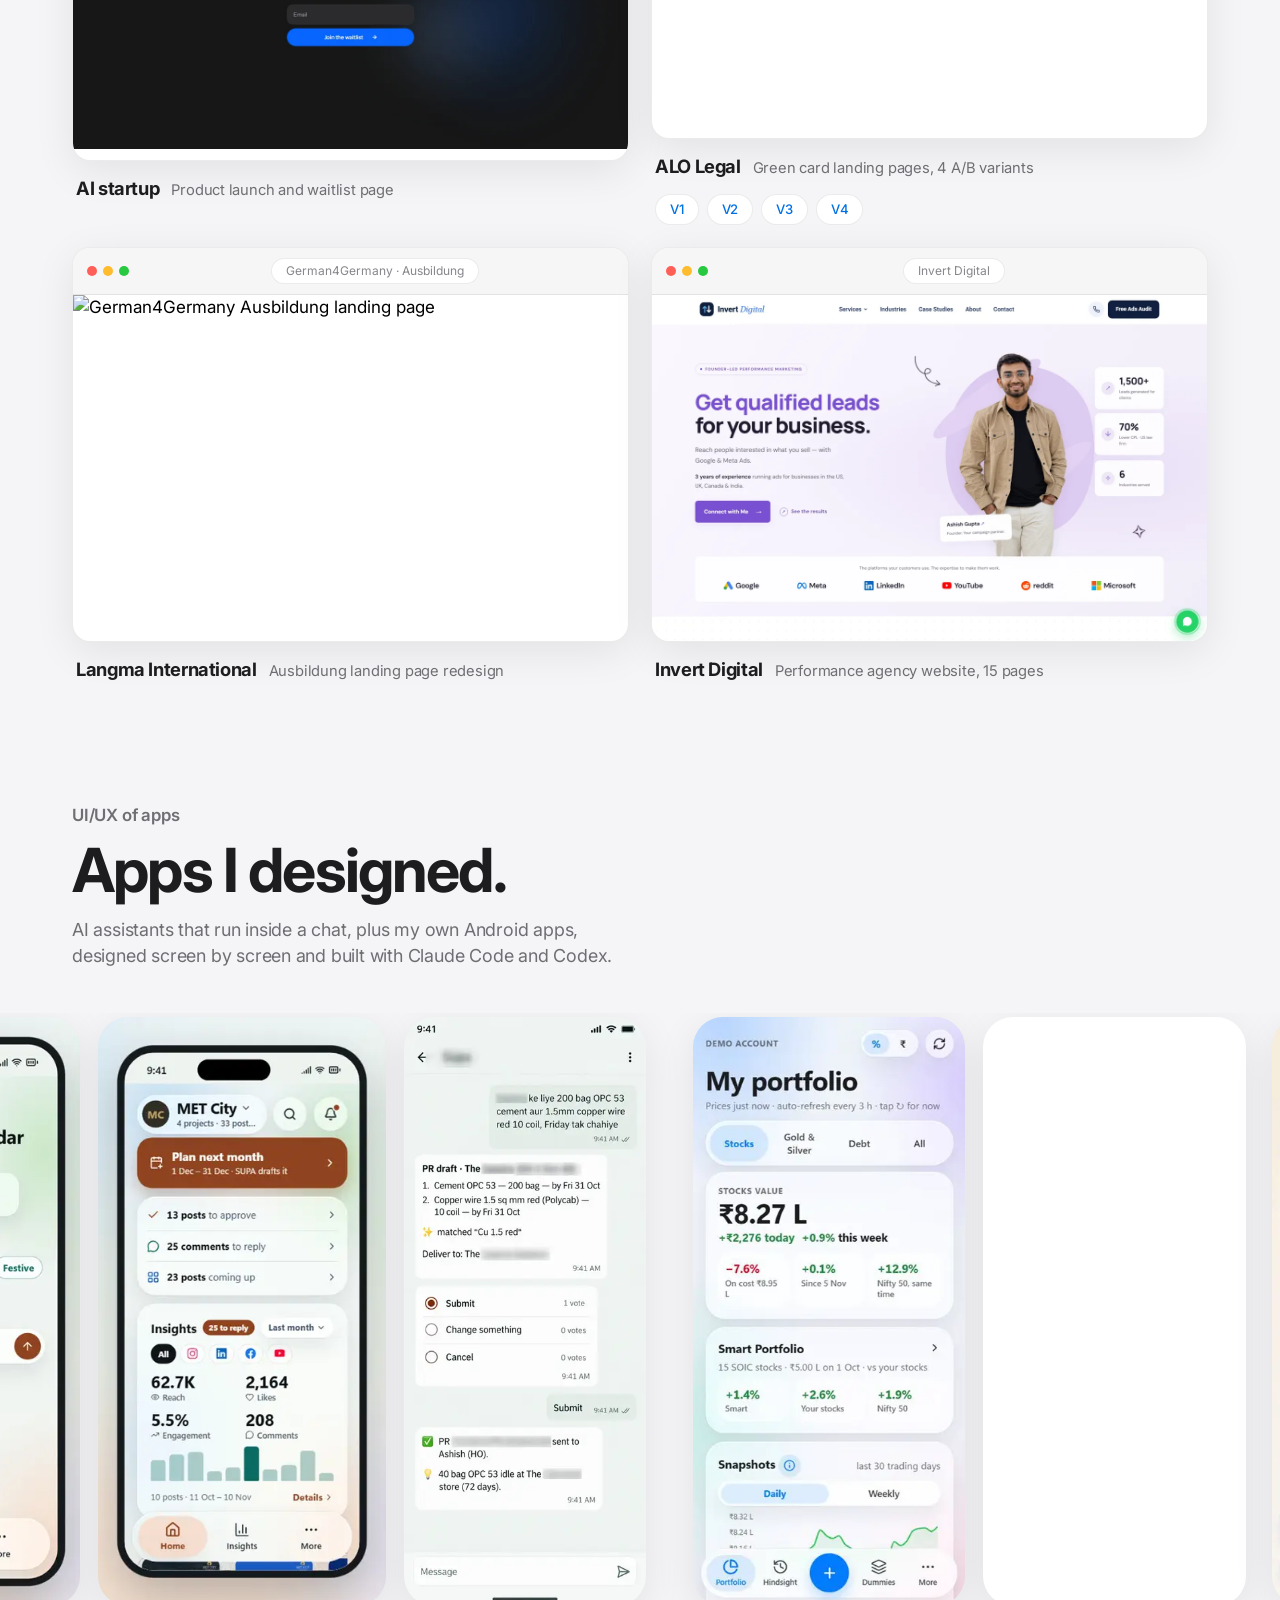
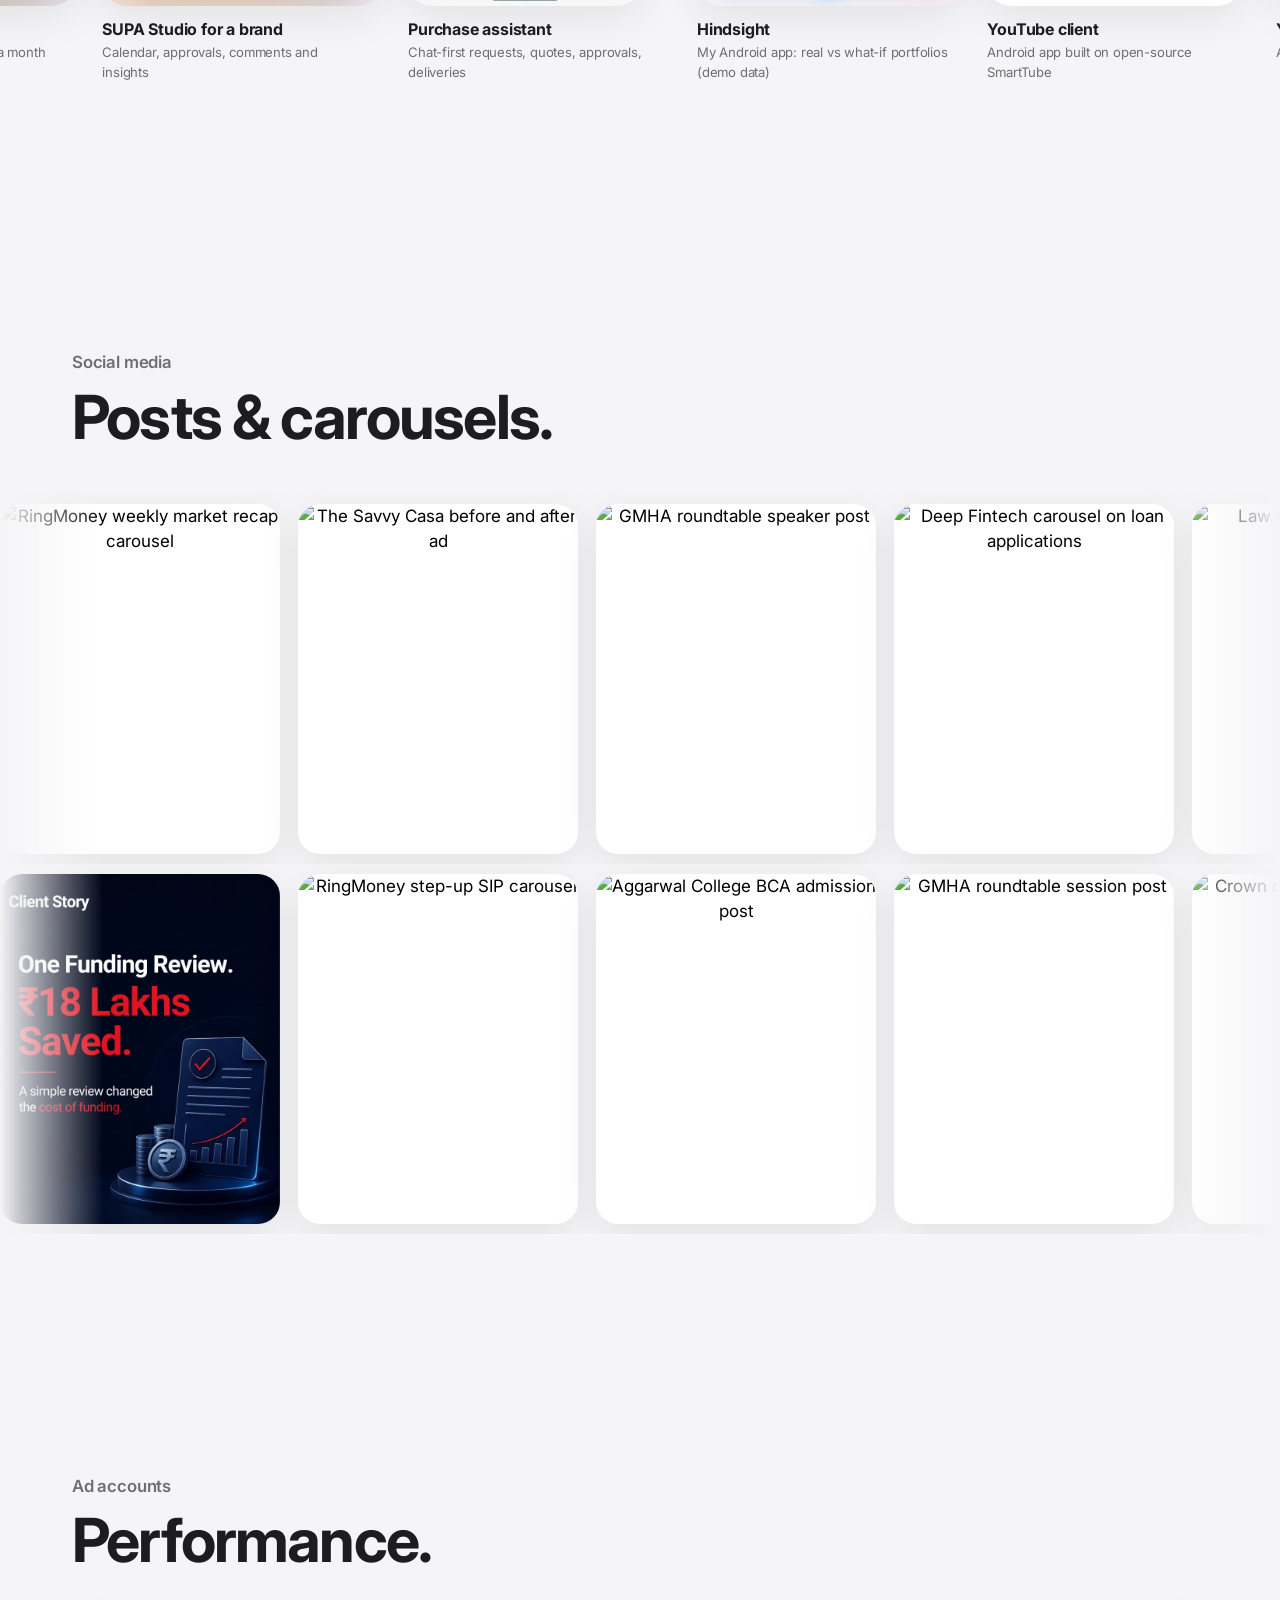
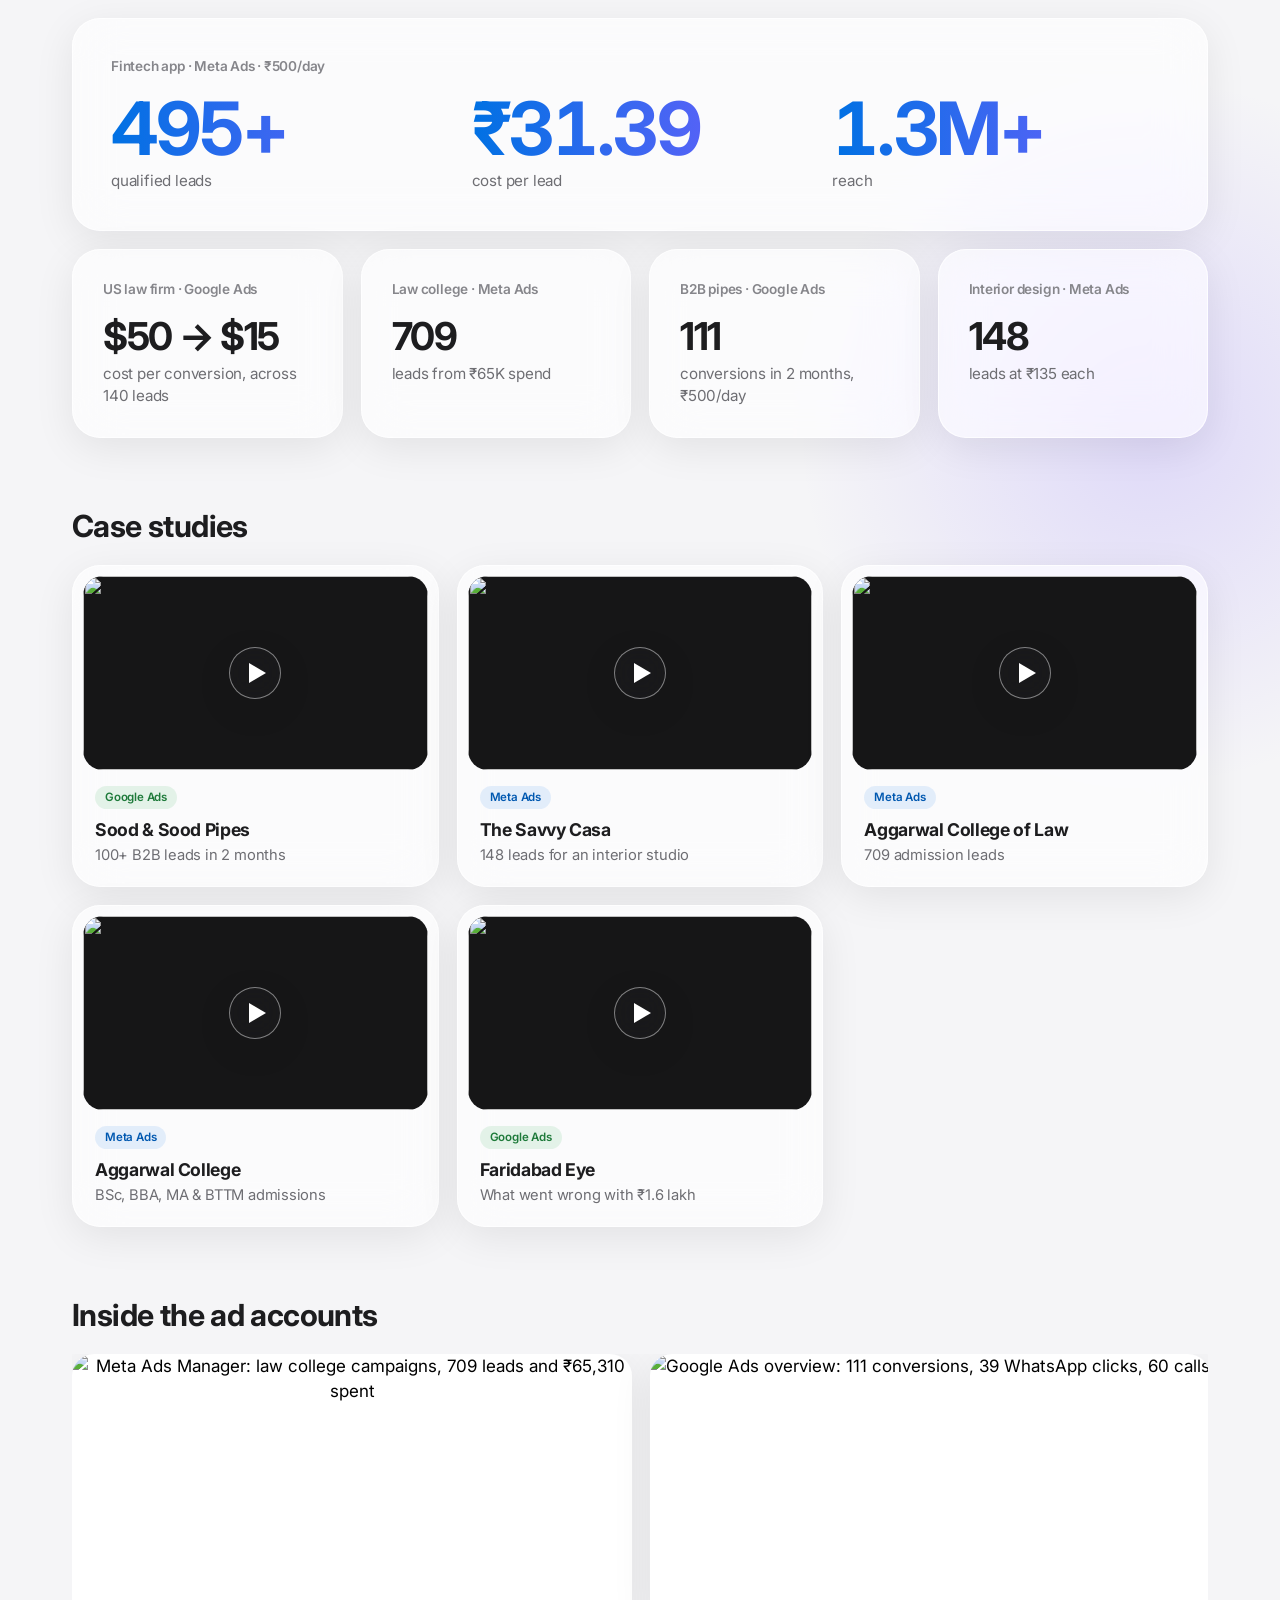
==== commit bd5b9843: "Apps: add Hindsight, YouTube client and YouTube Music app walkthroughs - Hindsight loop captured fro" ====
--- a/index.html
+++ b/index.html
@@ -426,7 +426,7 @@
         <div class="section-head reveal">
           <p class="eyebrow">UI/UX of apps</p>
           <h2>Apps I designed.</h2>
-          <p class="section-sub">AI assistants that run inside a chat, designed screen by screen and built as working prototypes with Claude Code and Codex.</p>
+          <p class="section-sub">AI assistants that run inside a chat, plus my own Android apps, designed screen by screen and built with Claude Code and Codex.</p>
         </div>
       </div>
       <div class="reel apps-reel">
@@ -434,6 +434,9 @@
           <figure class="clip app"><video muted loop playsinline preload="none" style="aspect-ratio: 480 / 984" data-poster="assets/ui/walk-studio.webp" data-src="assets/ui/walk-studio.mp4" aria-label="SUPA Studio walkthrough"></video><figcaption><b>SUPA Studio</b><span>AI plans, designs and schedules a month of posts</span></figcaption></figure>
           <figure class="clip app"><video muted loop playsinline preload="none" style="aspect-ratio: 480 / 982" data-poster="assets/ui/walk-metcity.webp" data-src="assets/ui/walk-metcity.mp4" aria-label="SUPA Studio for a brand walkthrough"></video><figcaption><b>SUPA Studio for a brand</b><span>Calendar, approvals, comments and insights</span></figcaption></figure>
           <figure class="clip app"><video muted loop playsinline preload="none" style="aspect-ratio: 480 / 1168" data-poster="assets/ui/walk-purchase.webp" data-src="assets/ui/walk-purchase.mp4" aria-label="Purchase assistant walkthrough"></video><figcaption><b>Purchase assistant</b><span>Chat-first requests, quotes, approvals, deliveries</span></figcaption></figure>
+          <figure class="clip app"><video muted loop playsinline preload="none" style="aspect-ratio: 480 / 1038" data-poster="assets/ui/walk-hindsight.webp" data-src="assets/ui/walk-hindsight.mp4" aria-label="Hindsight walkthrough"></video><figcaption><b>Hindsight</b><span>My Android app: real vs what-if portfolios (demo data)</span></figcaption></figure>
+          <figure class="clip app"><video muted loop playsinline preload="none" style="aspect-ratio: 480 / 1078" data-poster="assets/ui/walk-youtube.webp" data-src="assets/ui/walk-youtube.mp4" aria-label="YouTube client walkthrough"></video><figcaption><b>YouTube client</b><span>Android app built on open-source SmartTube</span></figcaption></figure>
+          <figure class="clip app"><video muted loop playsinline preload="none" style="aspect-ratio: 480 / 1068" data-poster="assets/ui/walk-music.webp" data-src="assets/ui/walk-music.mp4" aria-label="YouTube Music app walkthrough"></video><figcaption><b>YouTube Music app</b><span>Android app built on an open-source base</span></figcaption></figure>
       </div>
     </section>
 
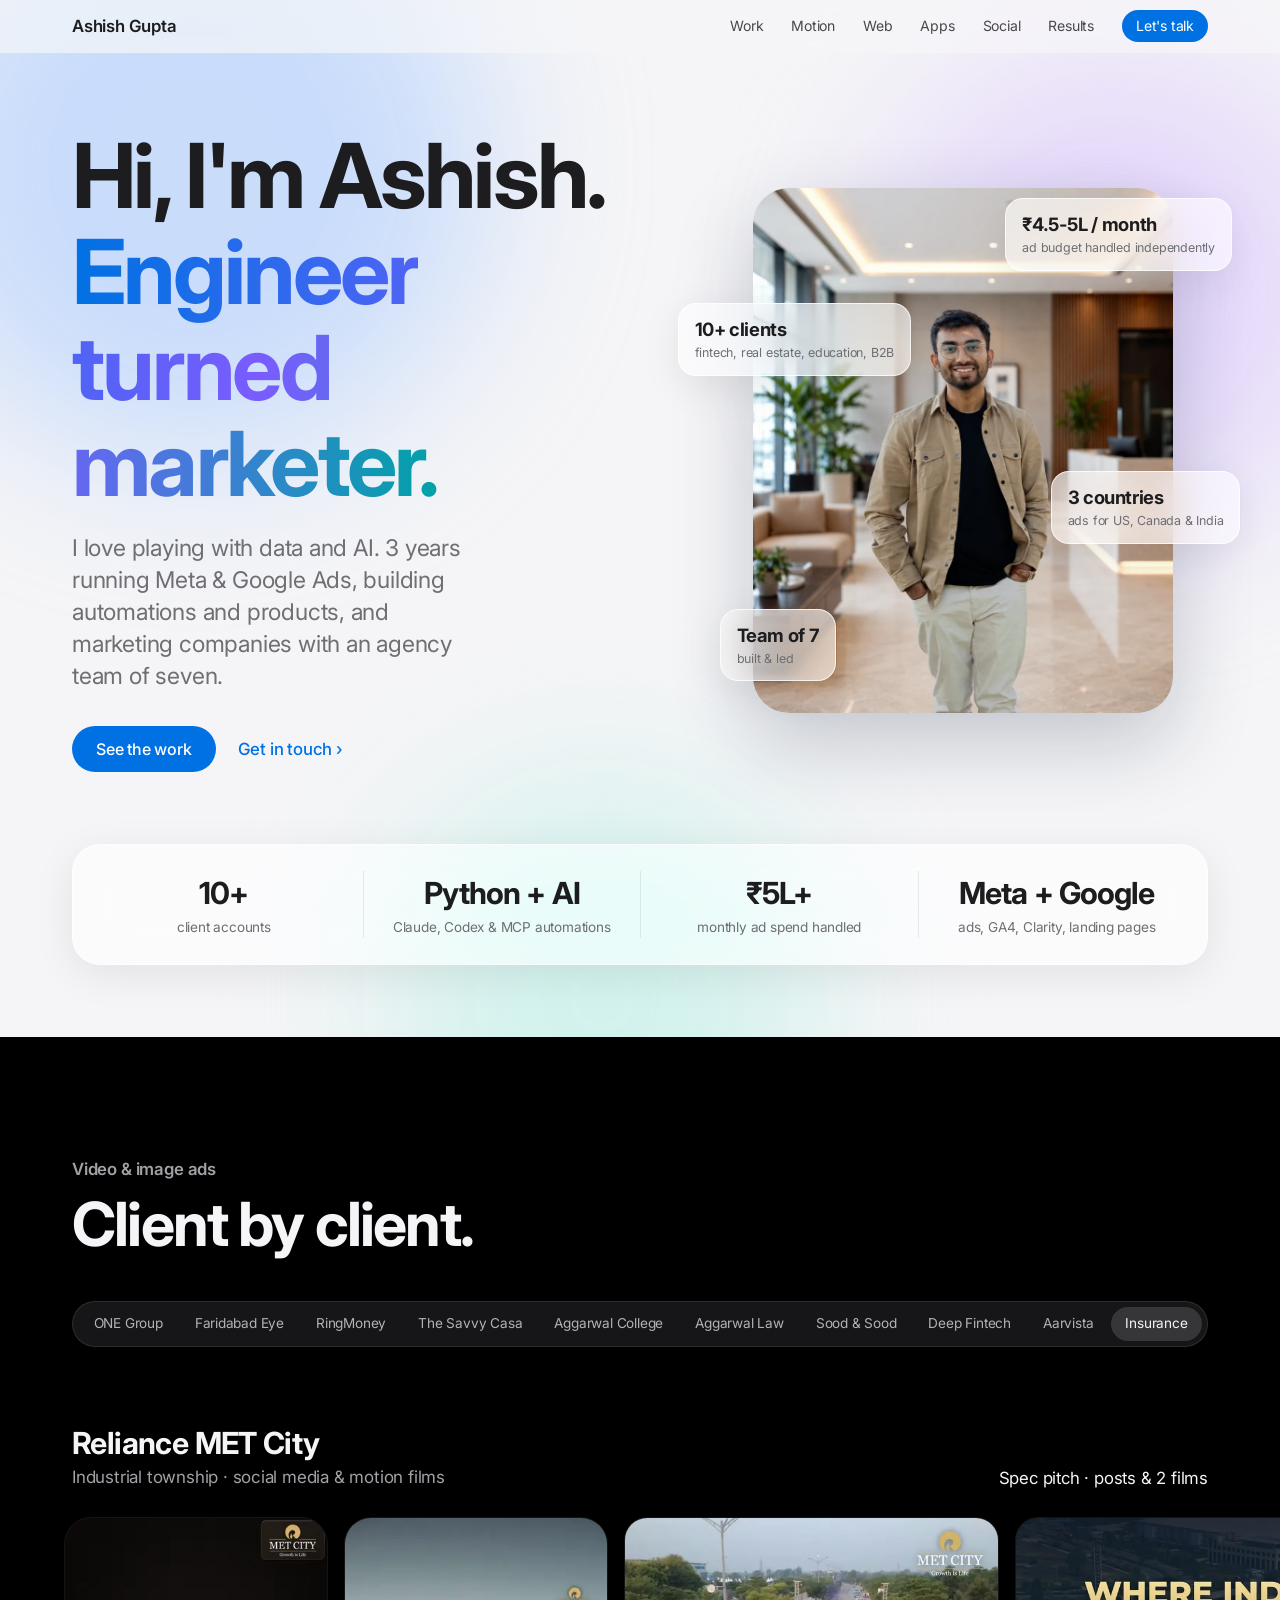
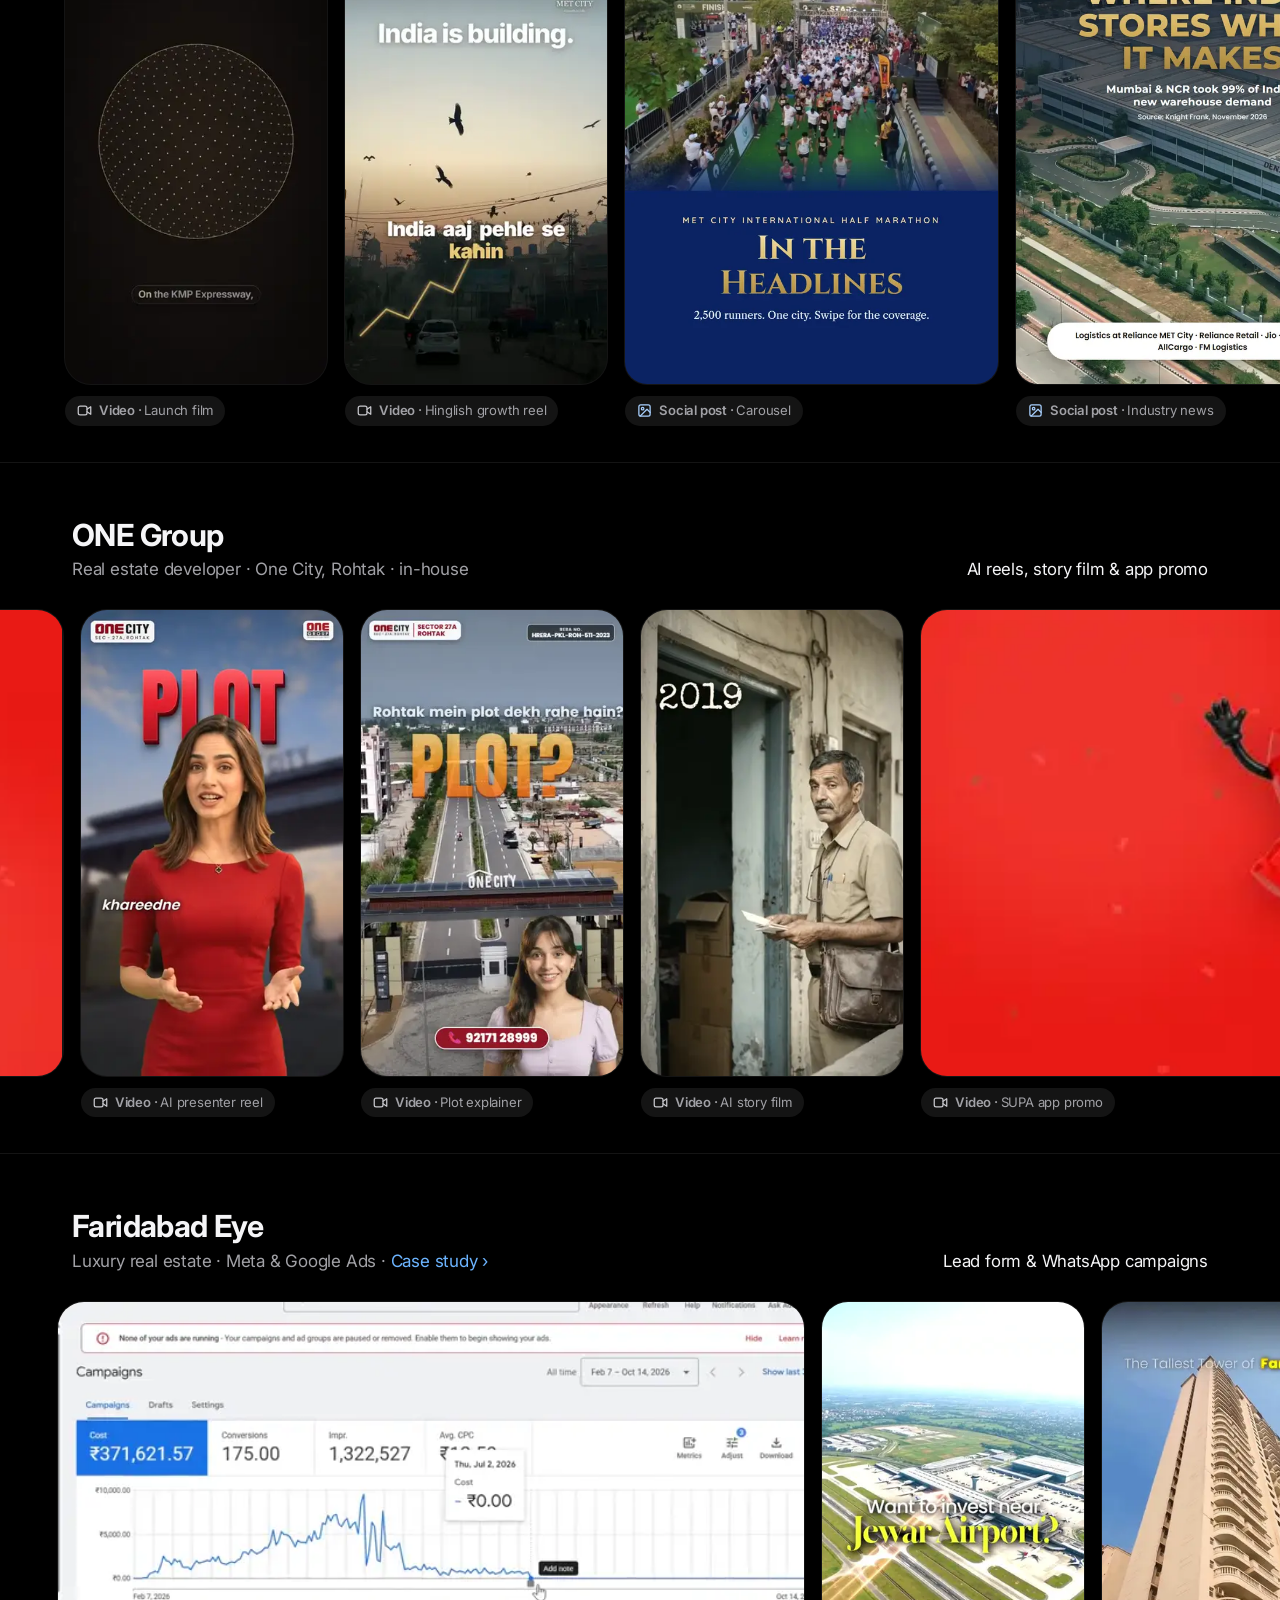
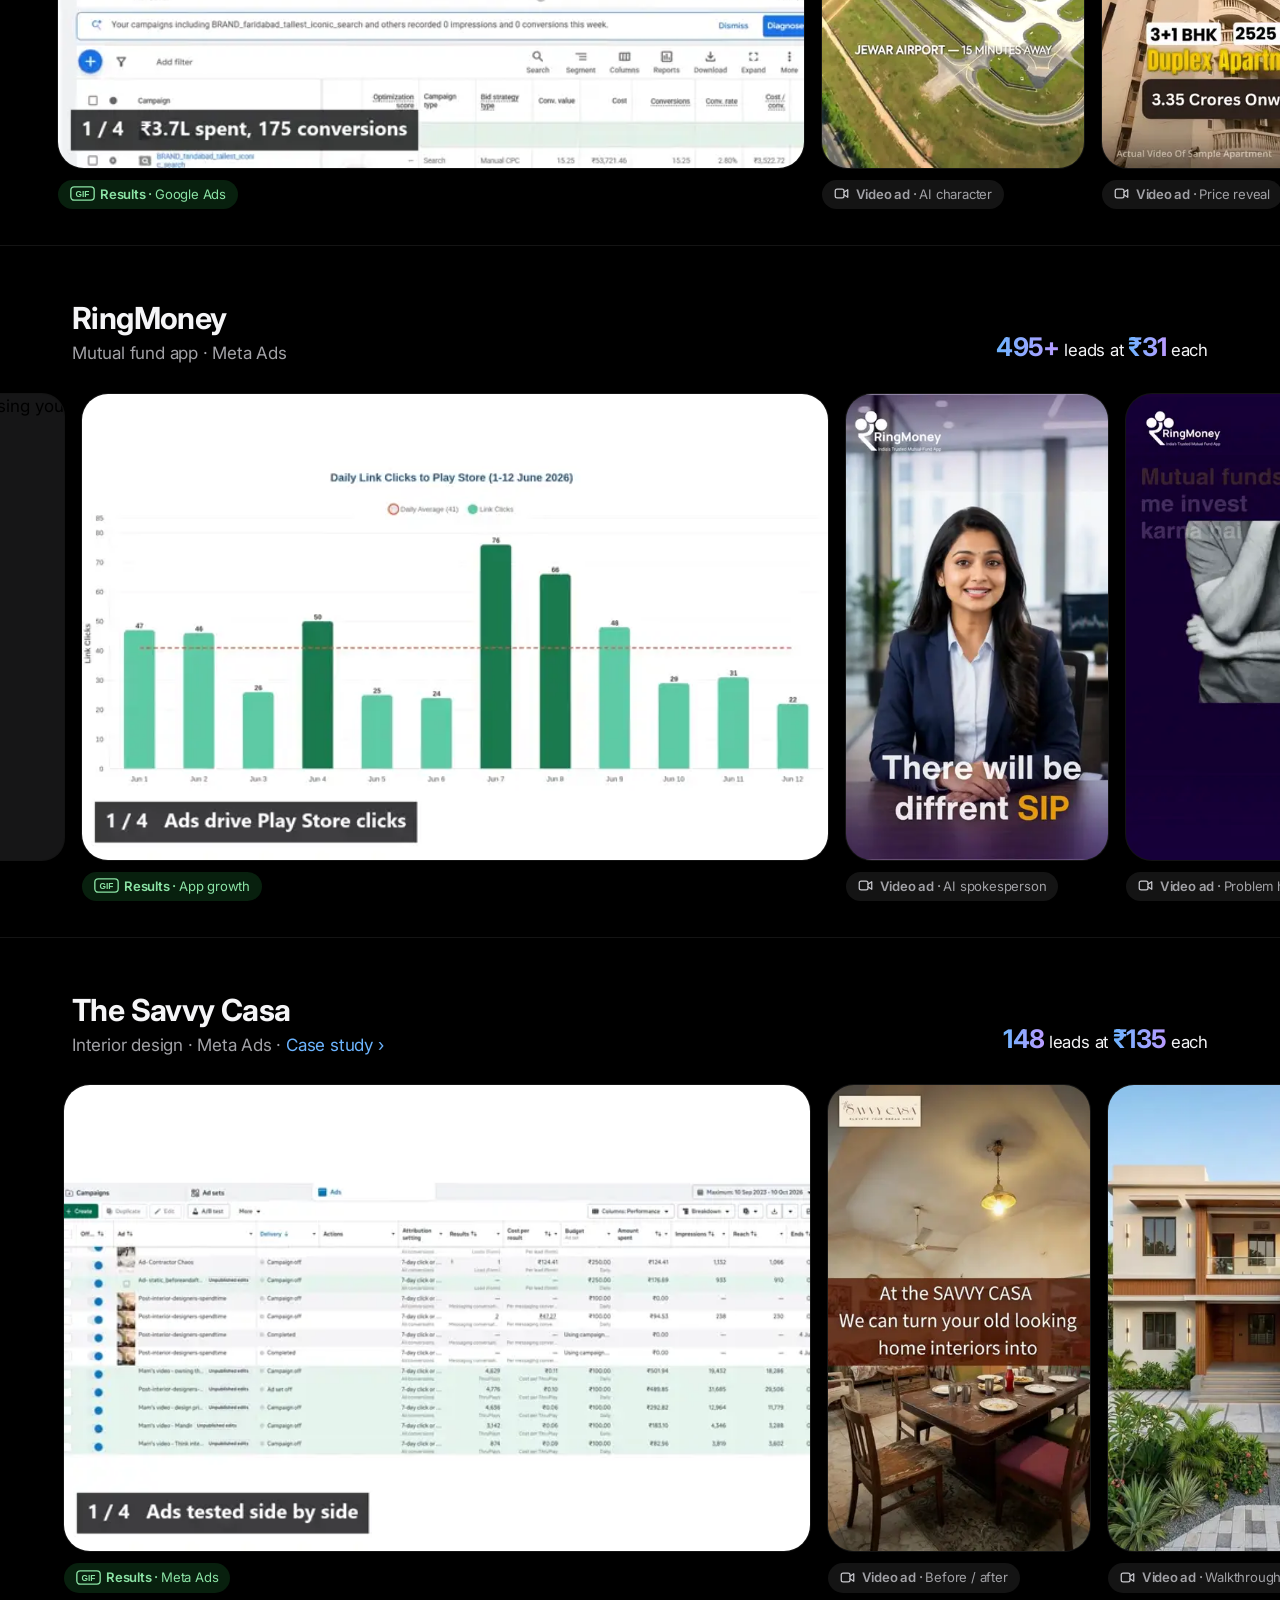
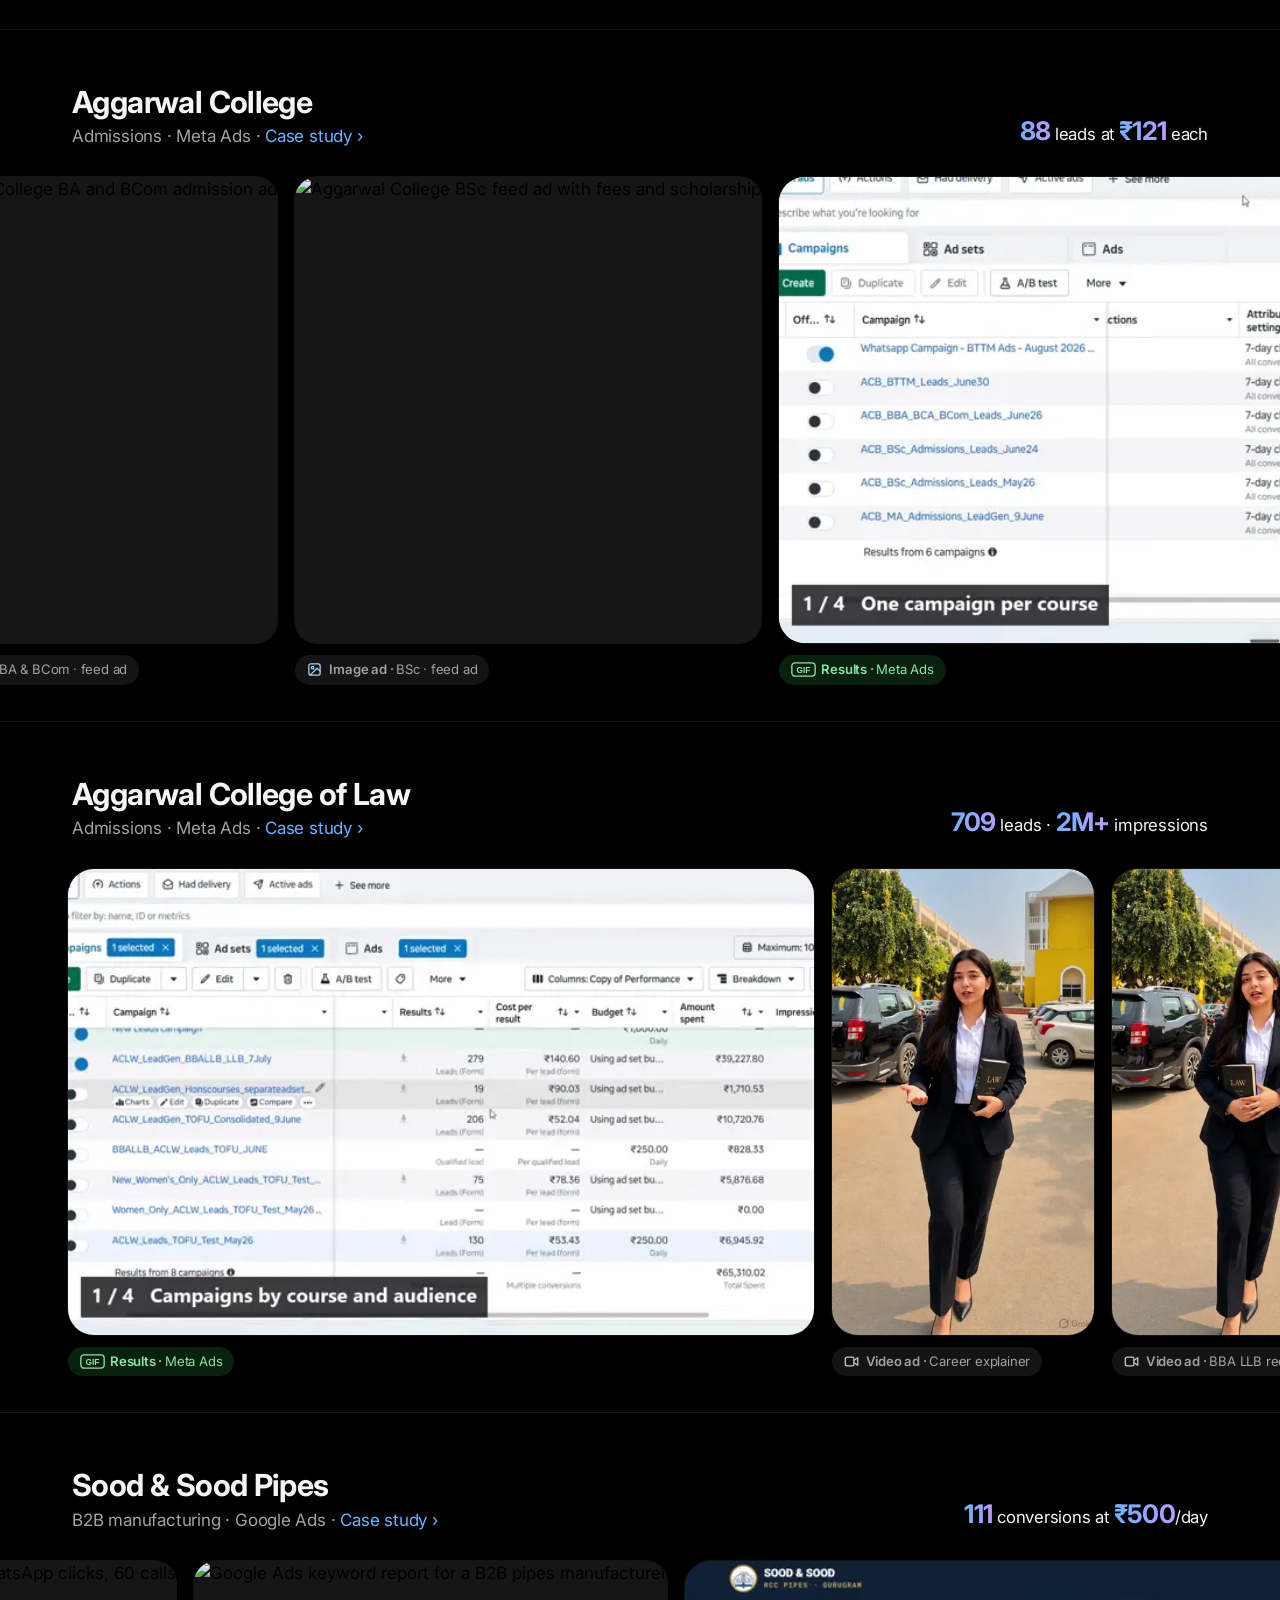
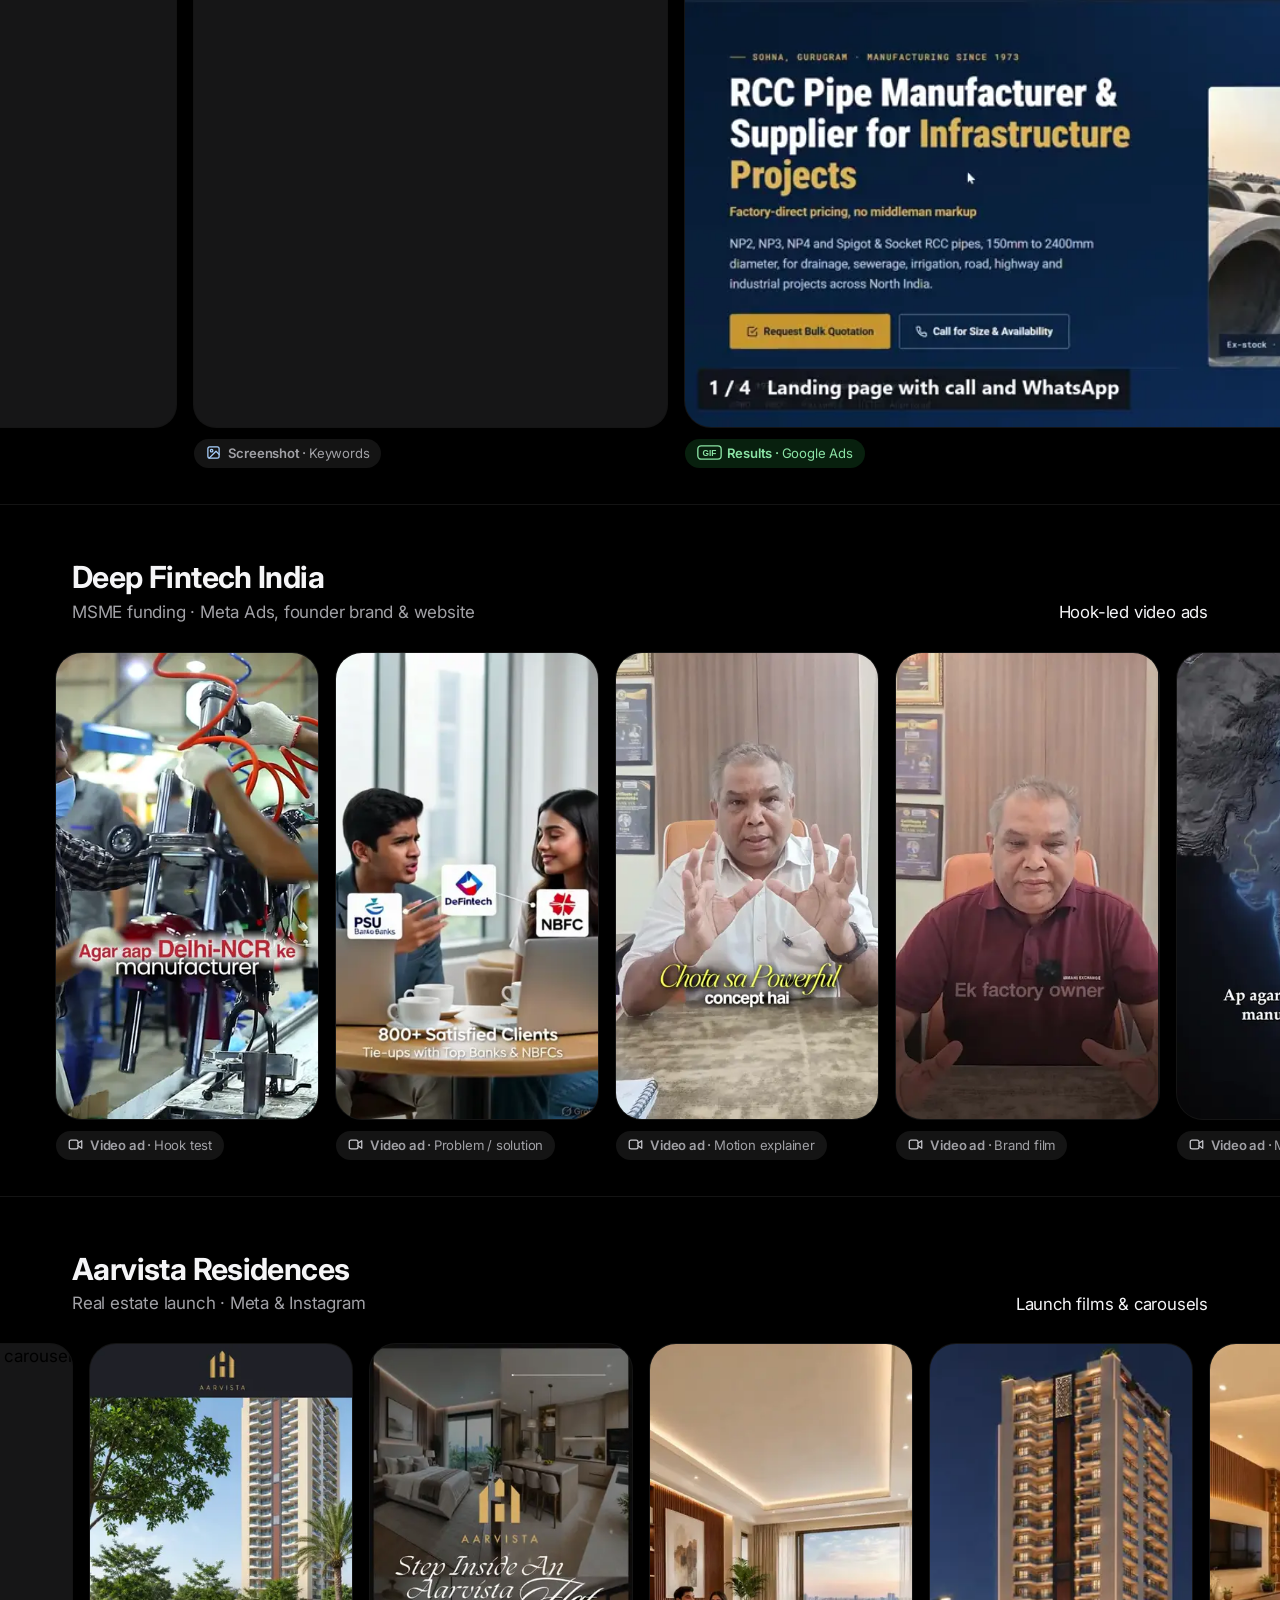
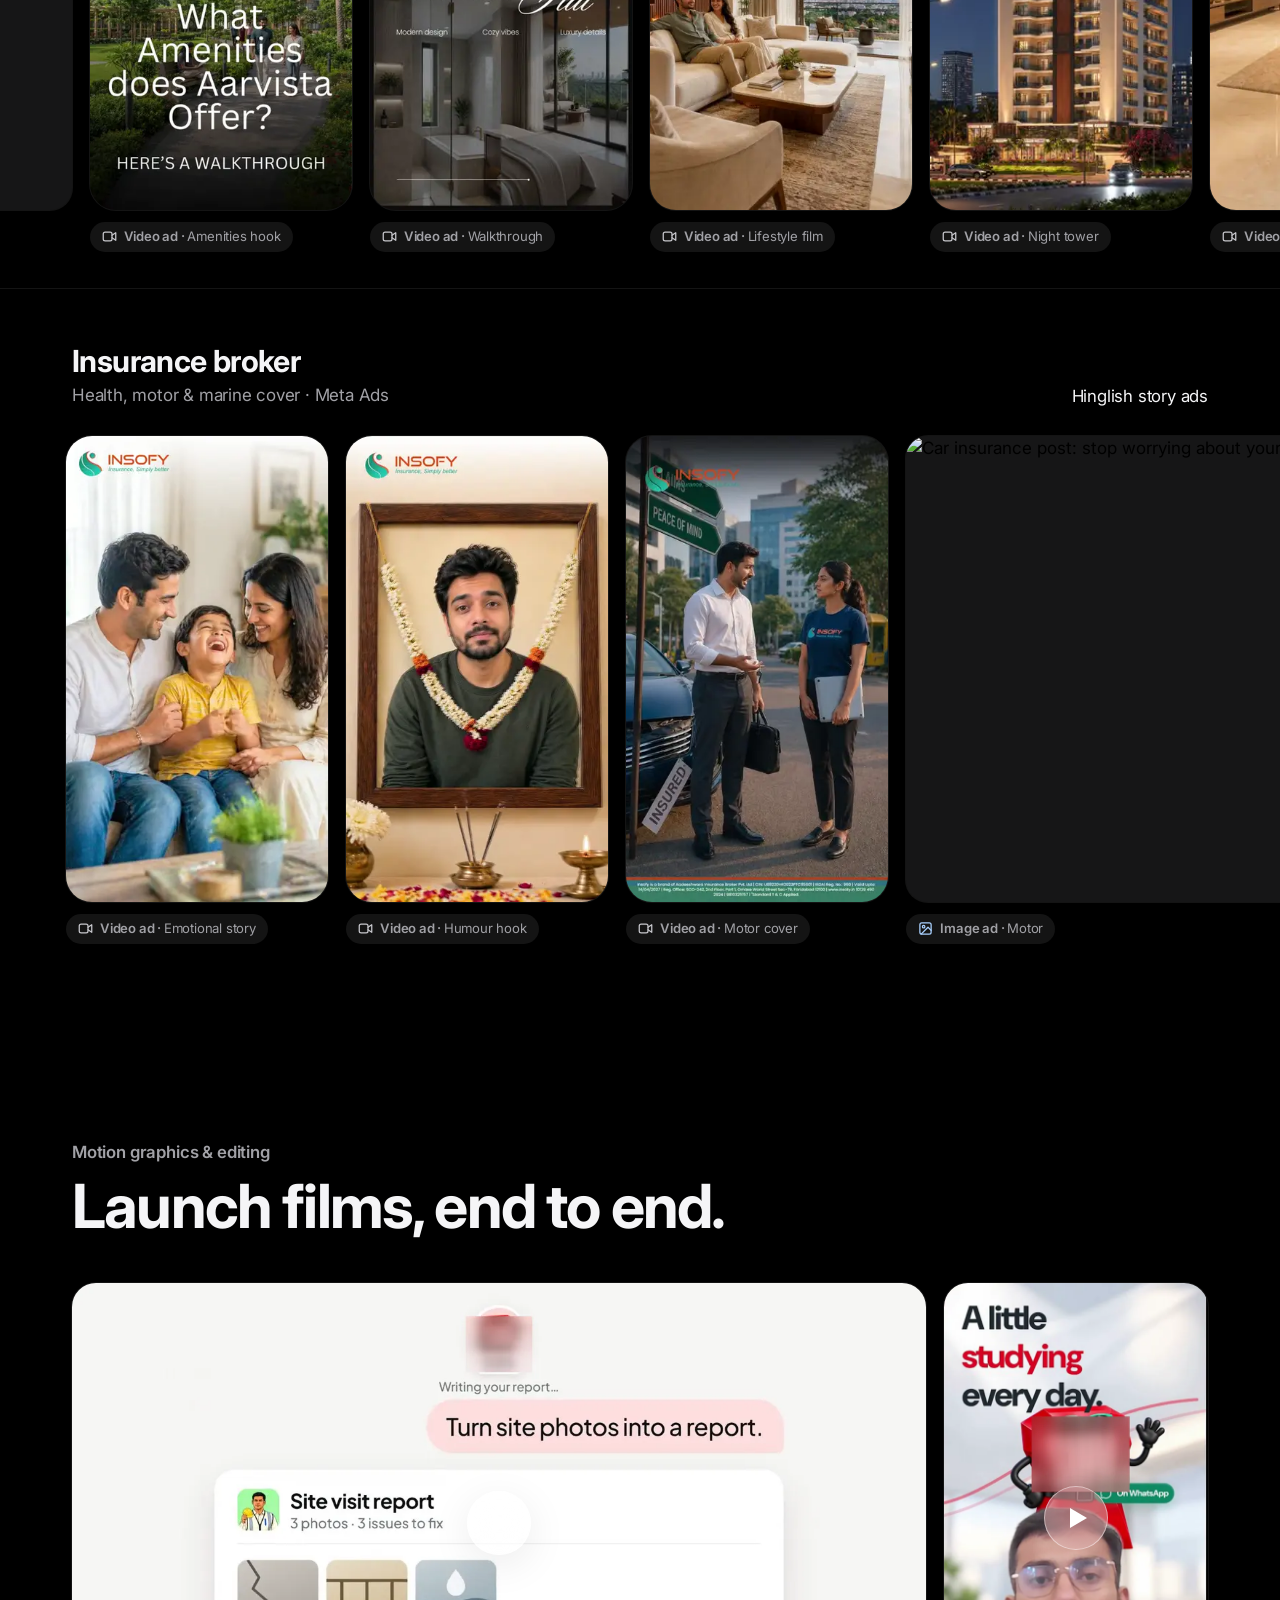
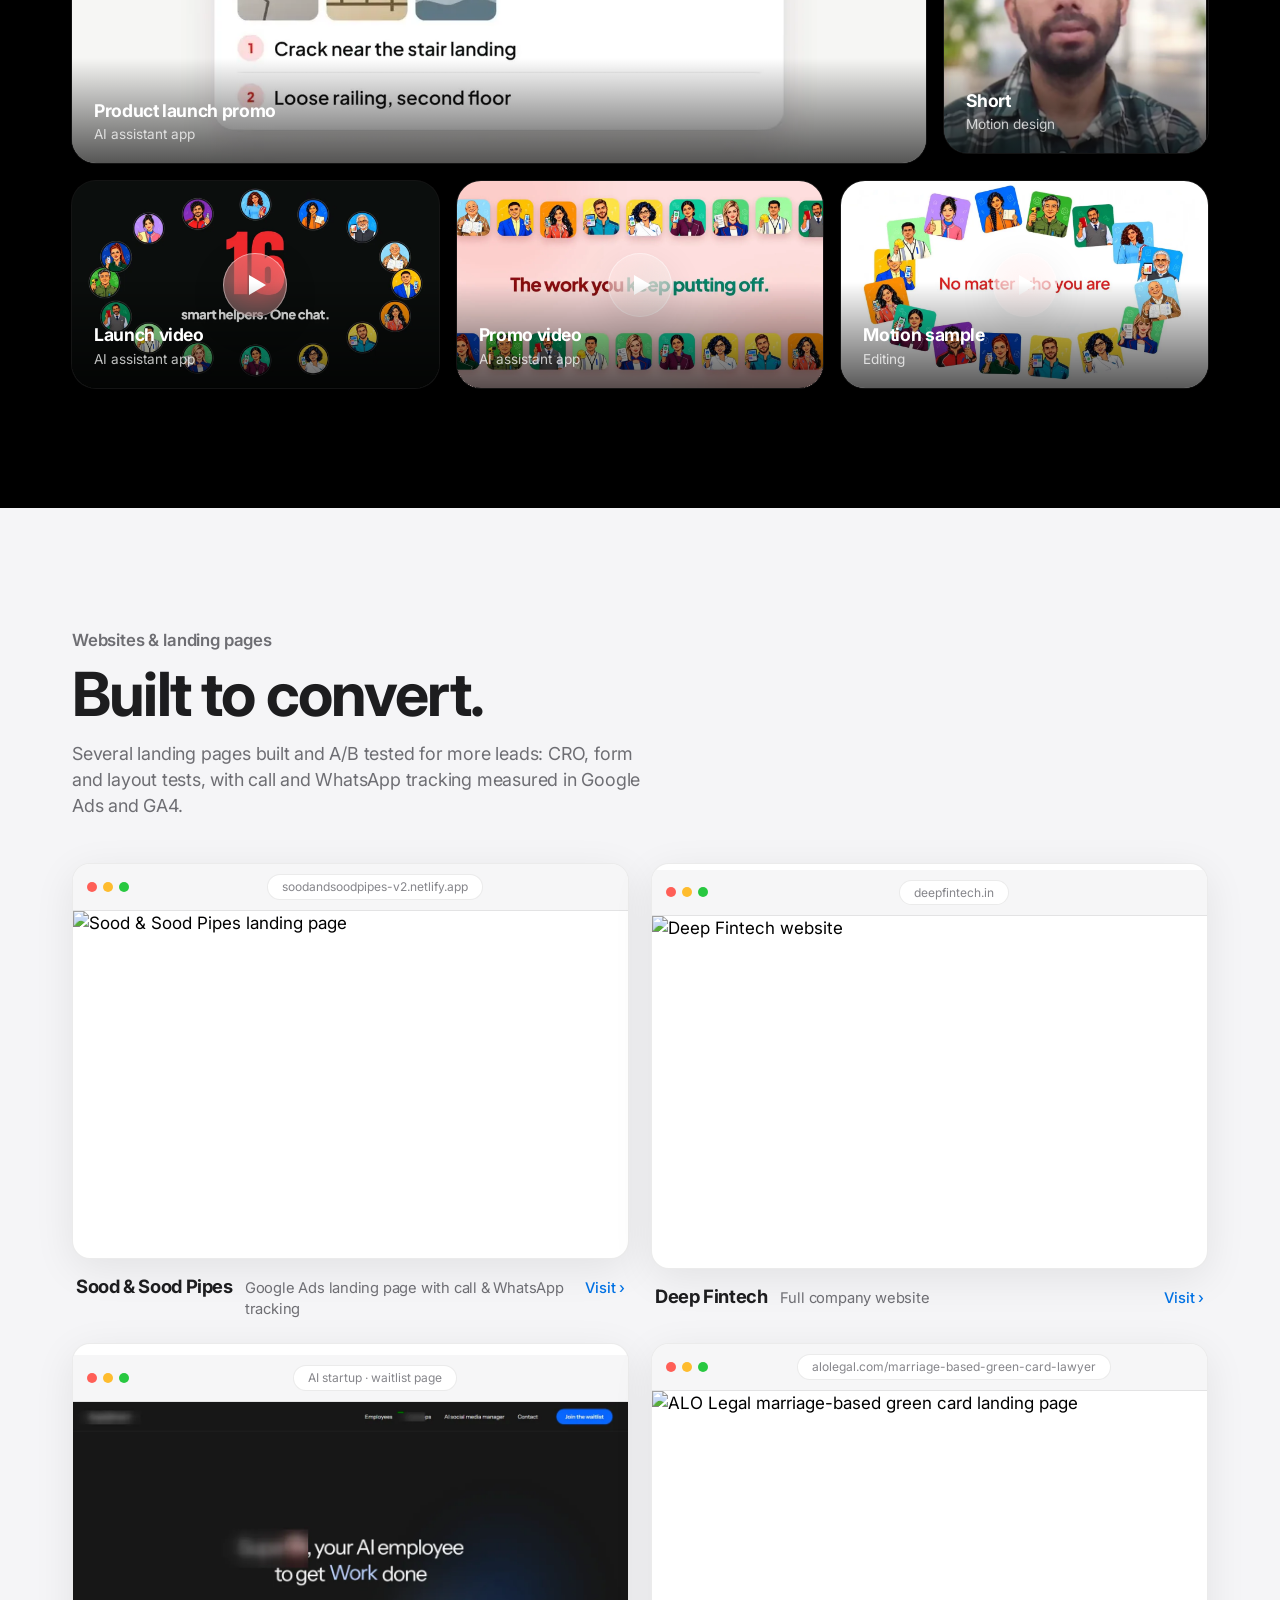
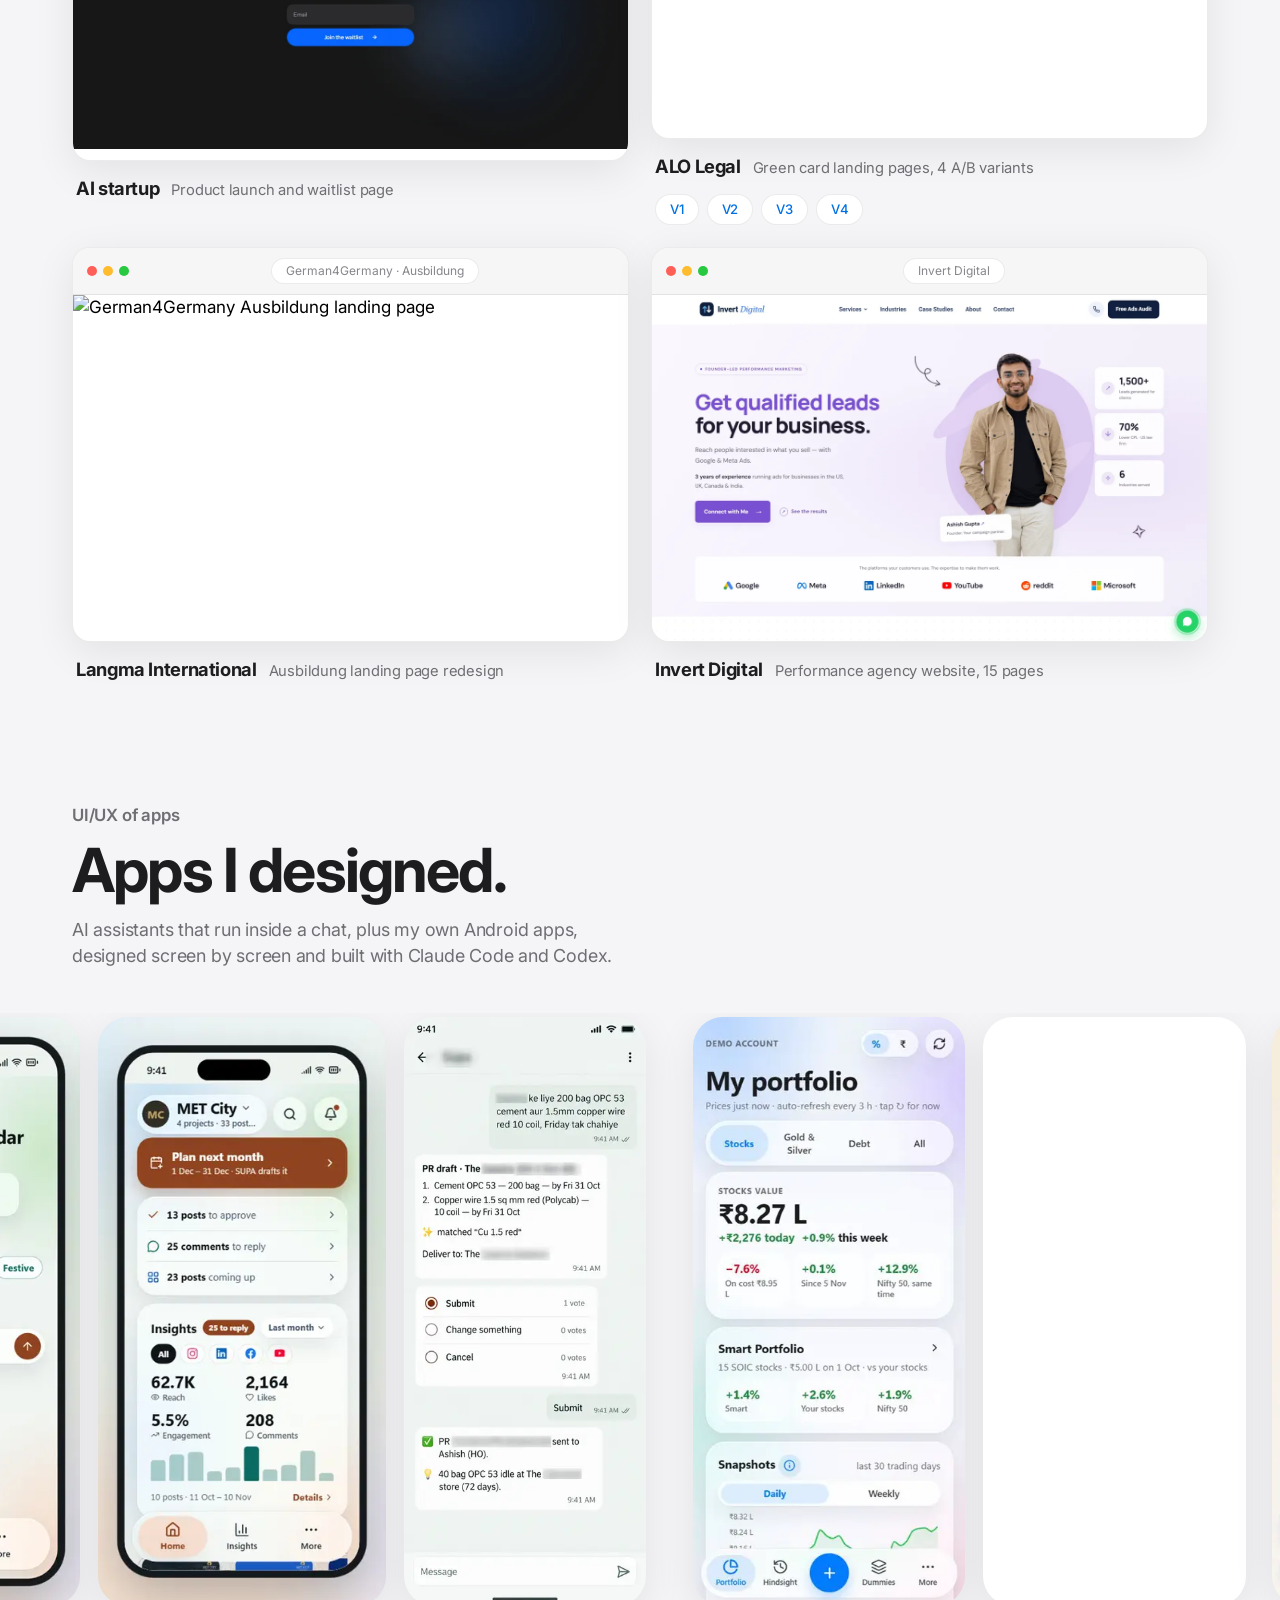
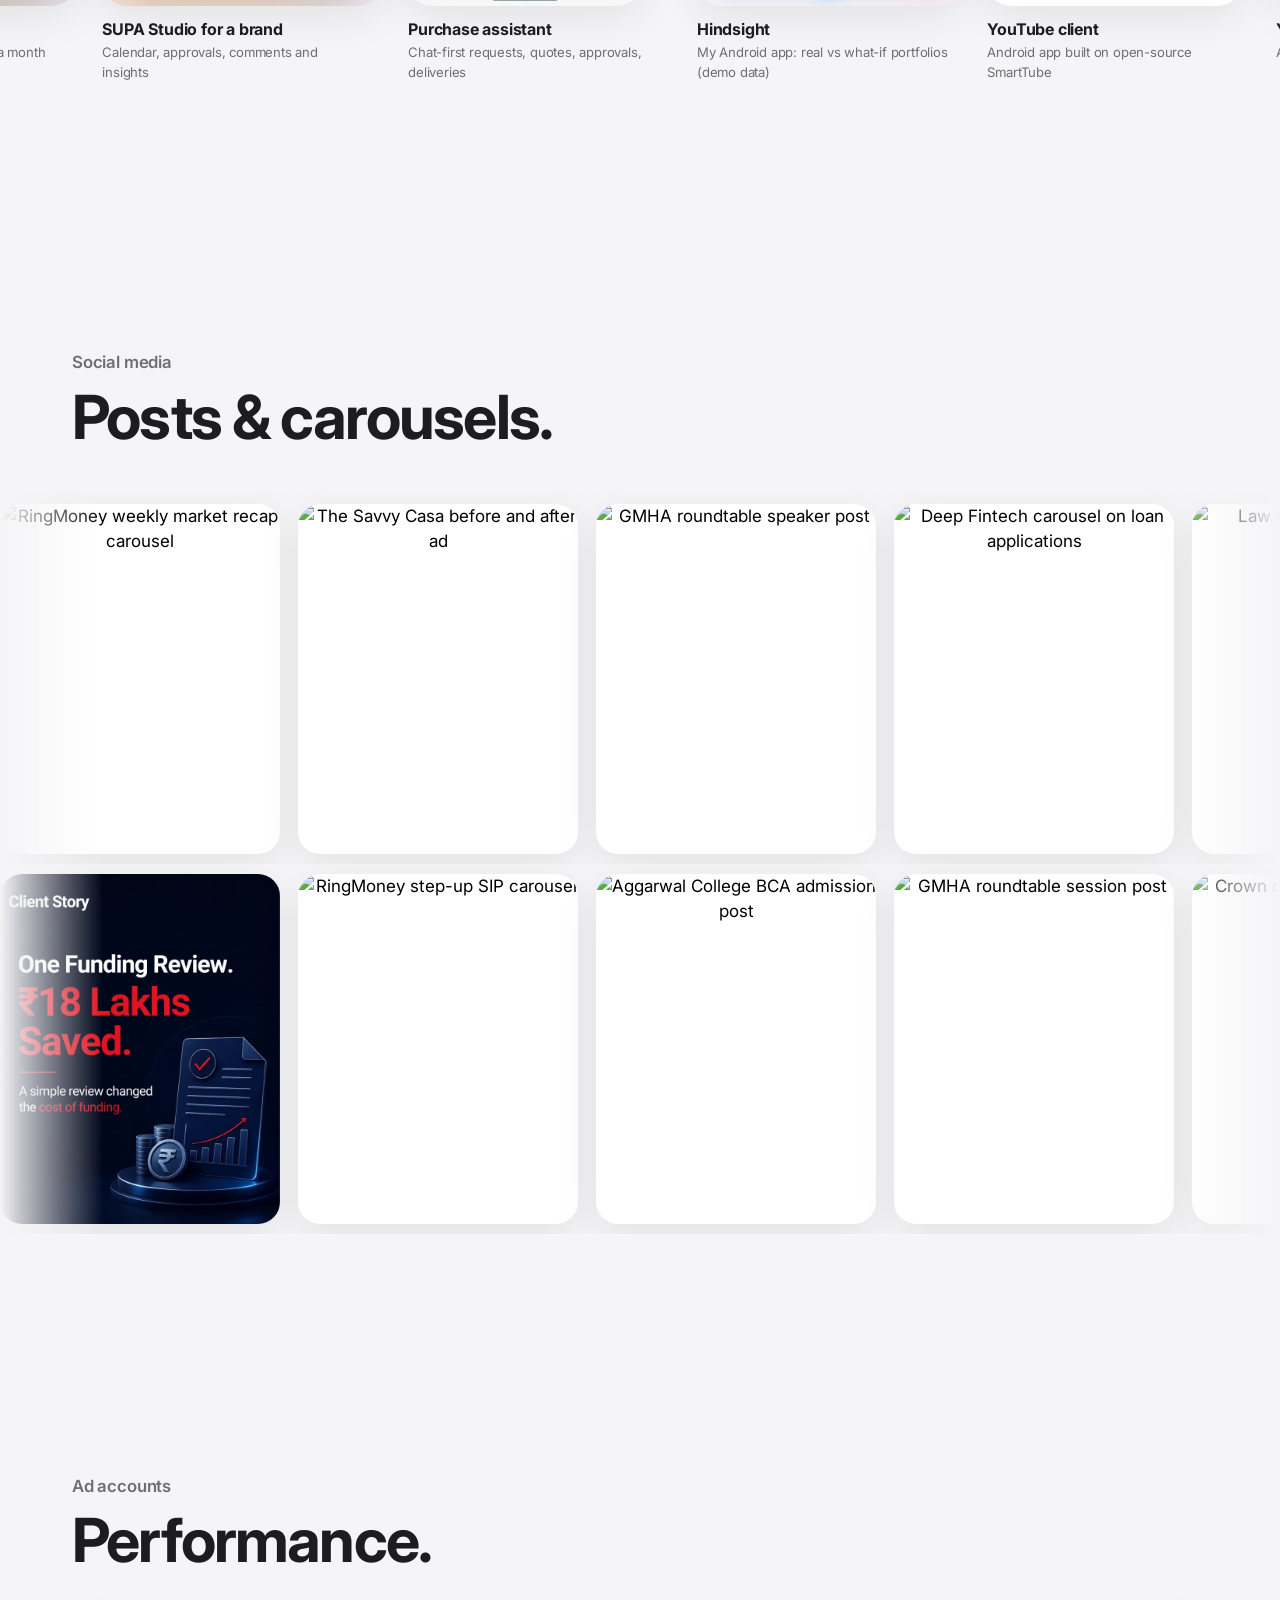
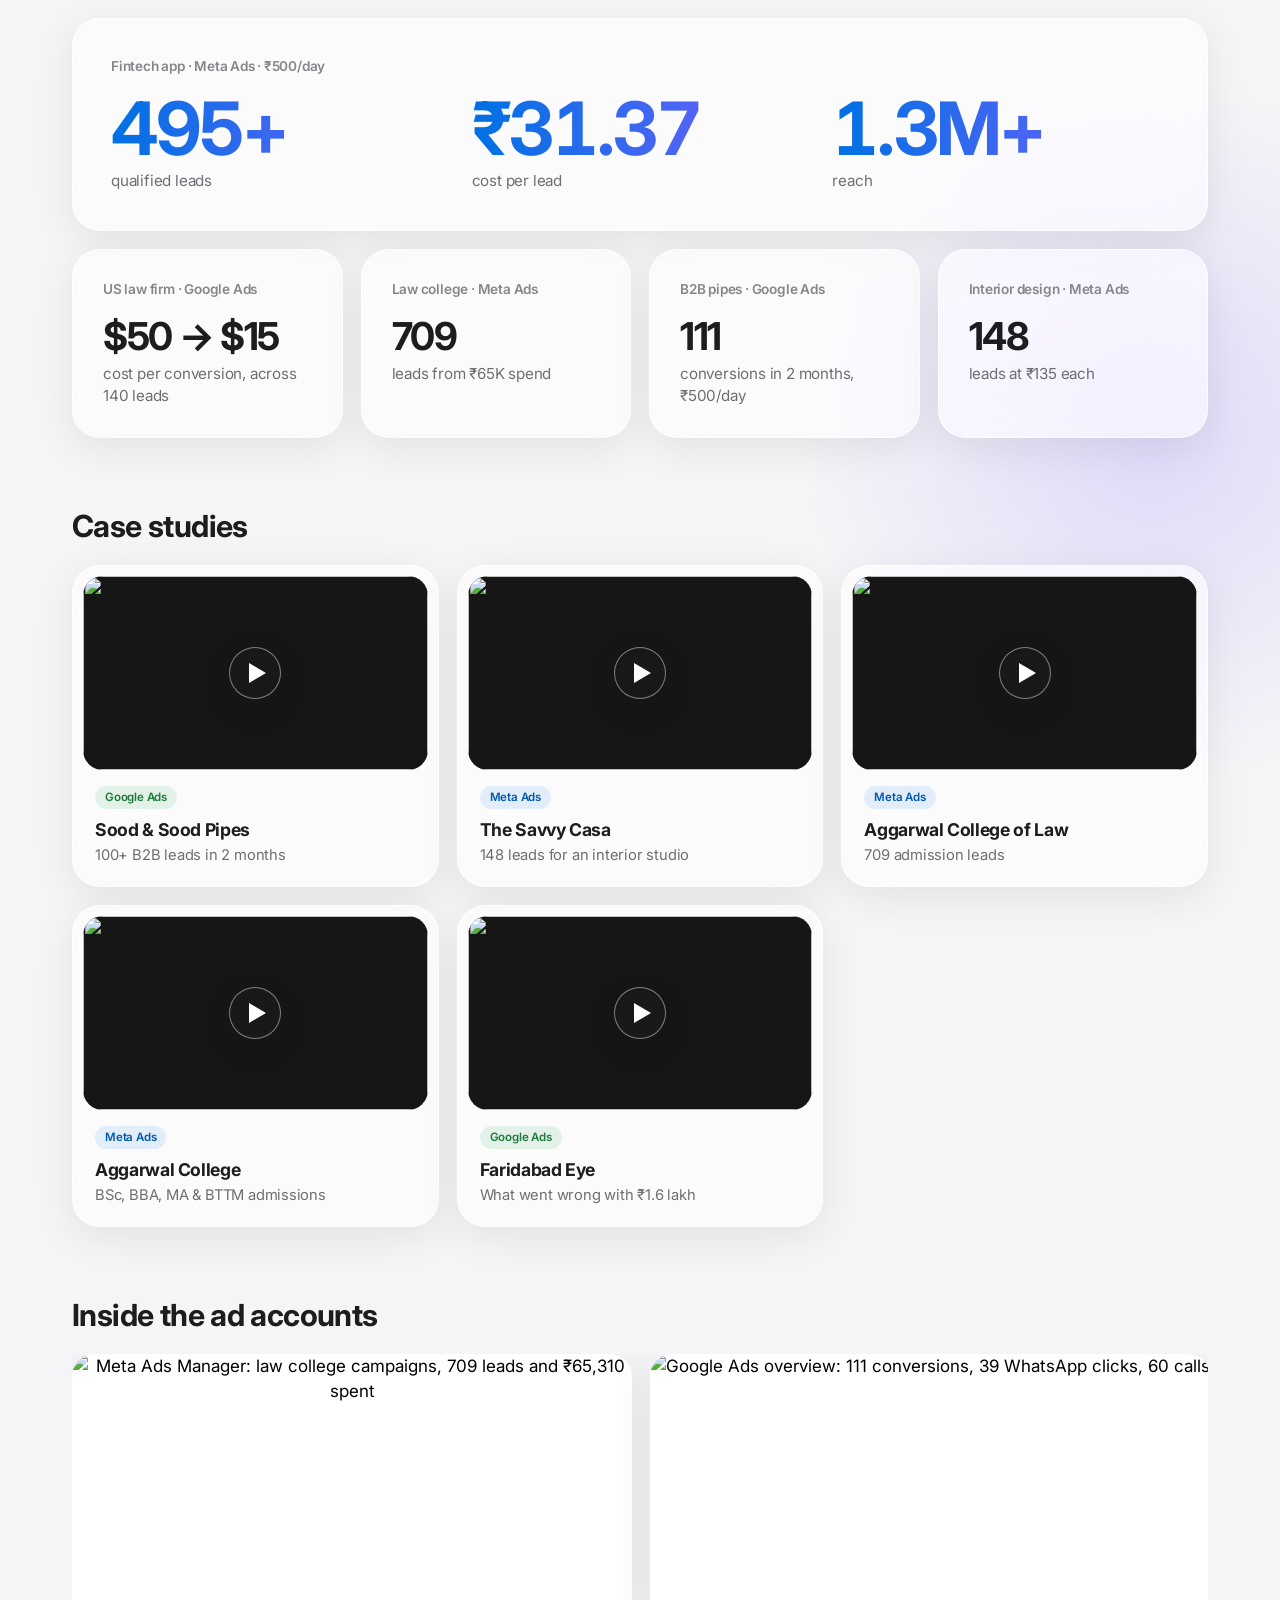
==== commit 1c8888ab: "Stats: replace one-campaign reach with monthly ad spend handled Co-Authored-By: Claude Opus 5.5 <nor" ====
--- a/index.html
+++ b/index.html
@@ -56,7 +56,7 @@
         <ul class="stats glass reveal">
           <li><b>10+</b><span>client accounts</span></li>
           <li><b>Python + AI</b><span>Claude, Codex &amp; MCP automations</span></li>
-          <li><b>1.3M+</b><span>reach, one campaign</span></li>
+          <li><b>₹5L+</b><span>monthly ad spend handled</span></li>
           <li><b>Meta + Google</b><span>ads, GA4, Clarity, landing pages</span></li>
         </ul>
       </div>
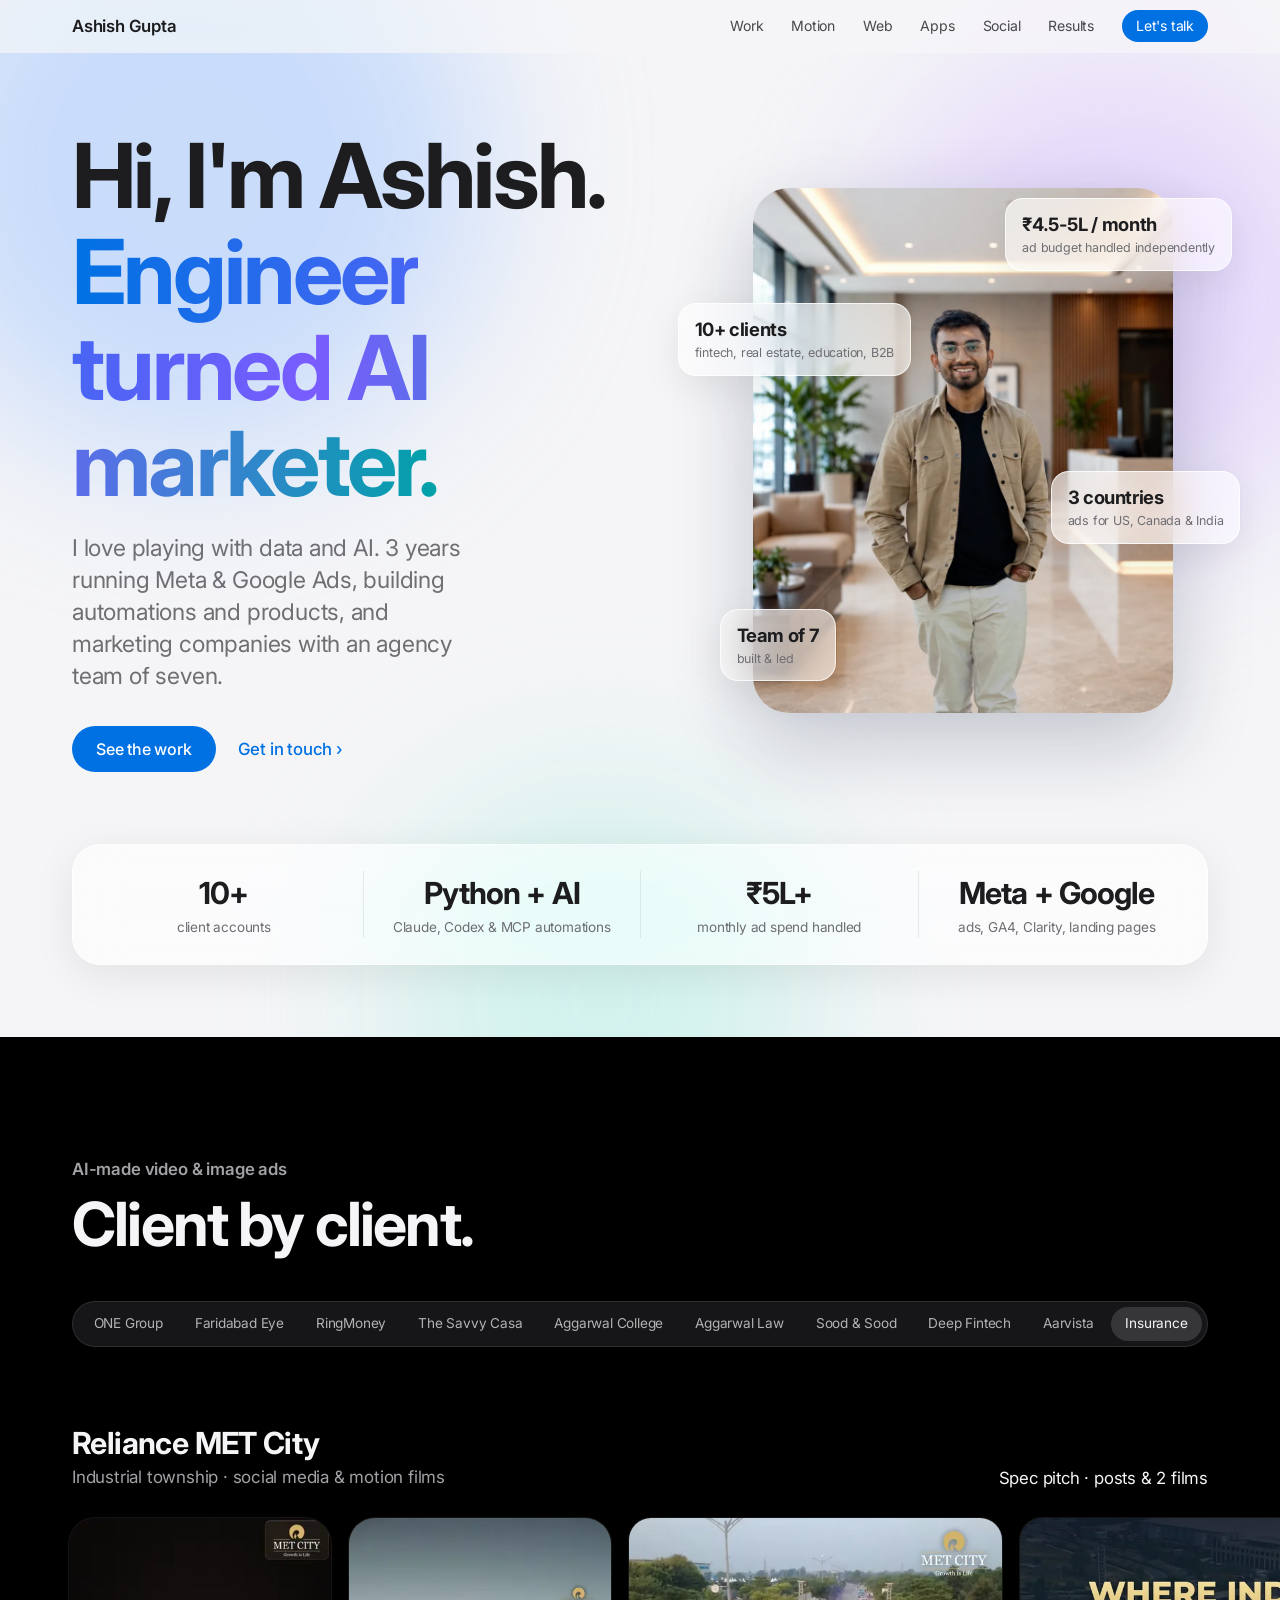
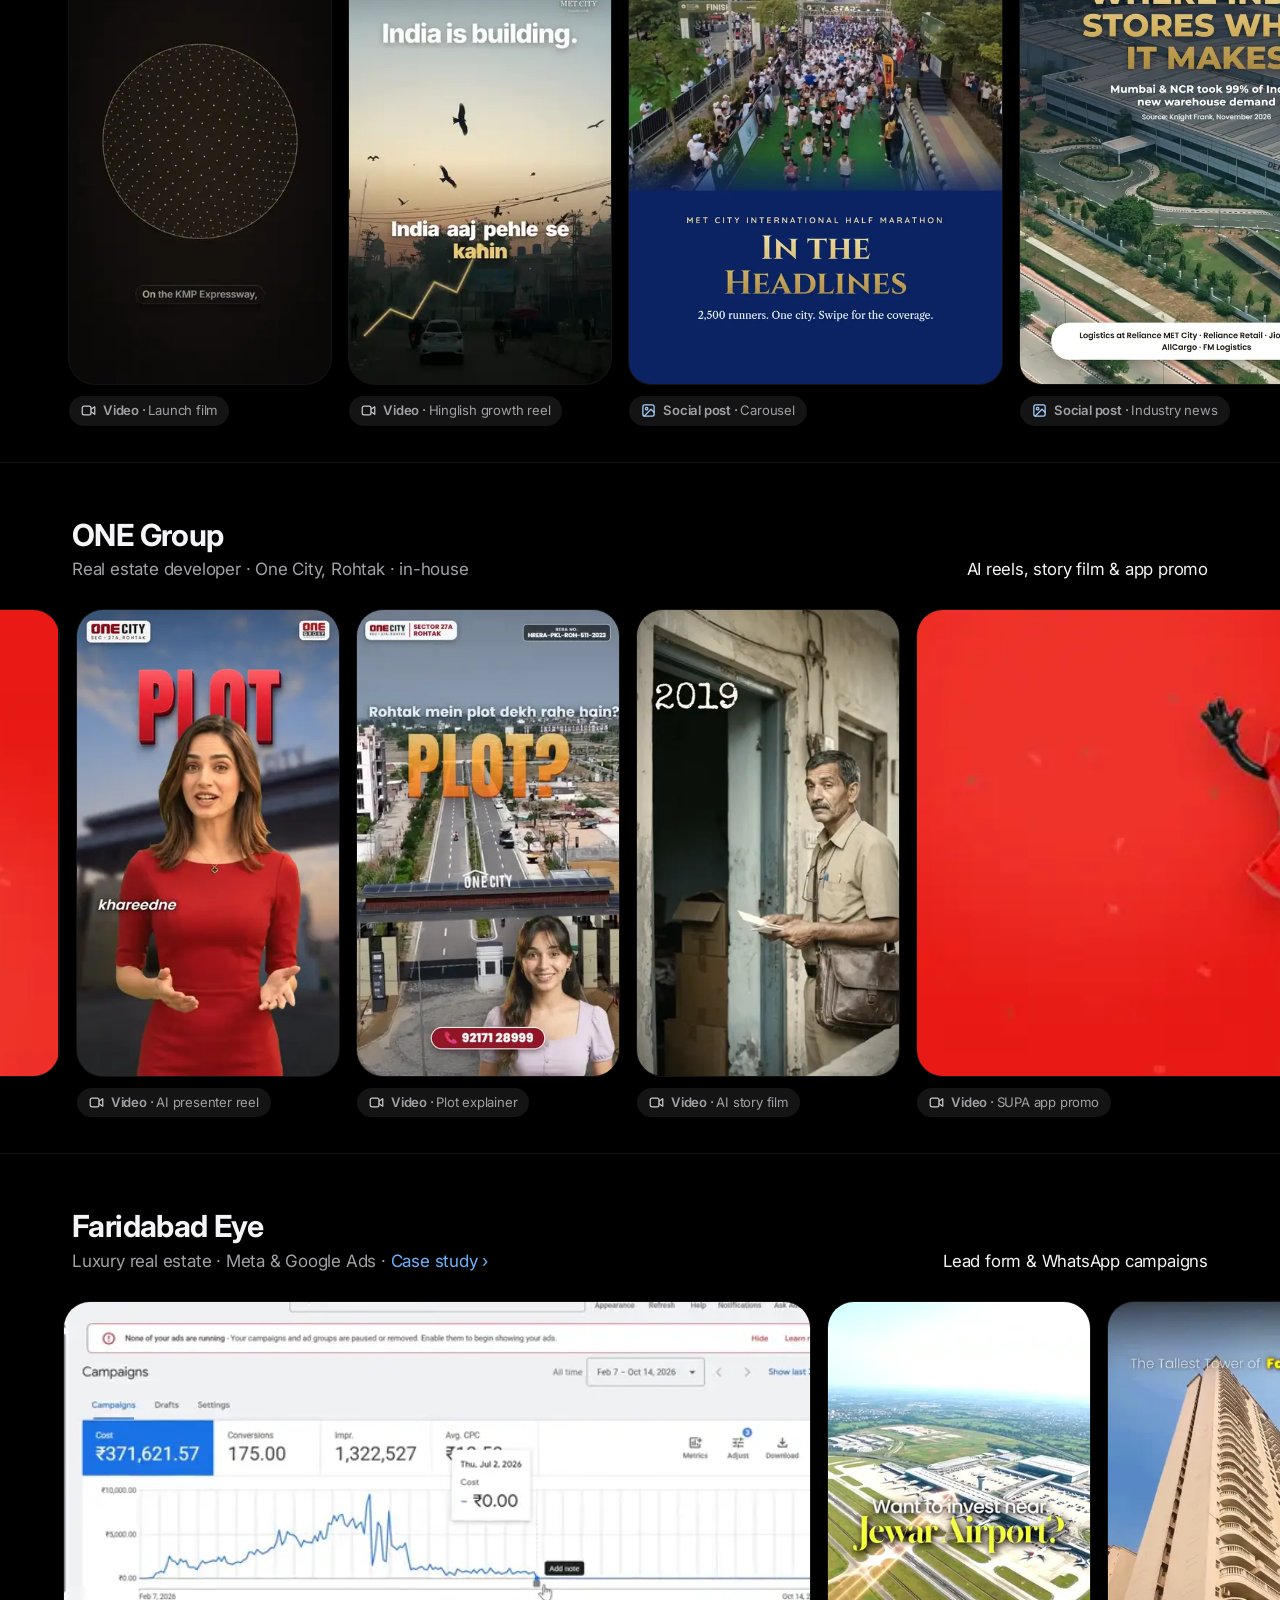
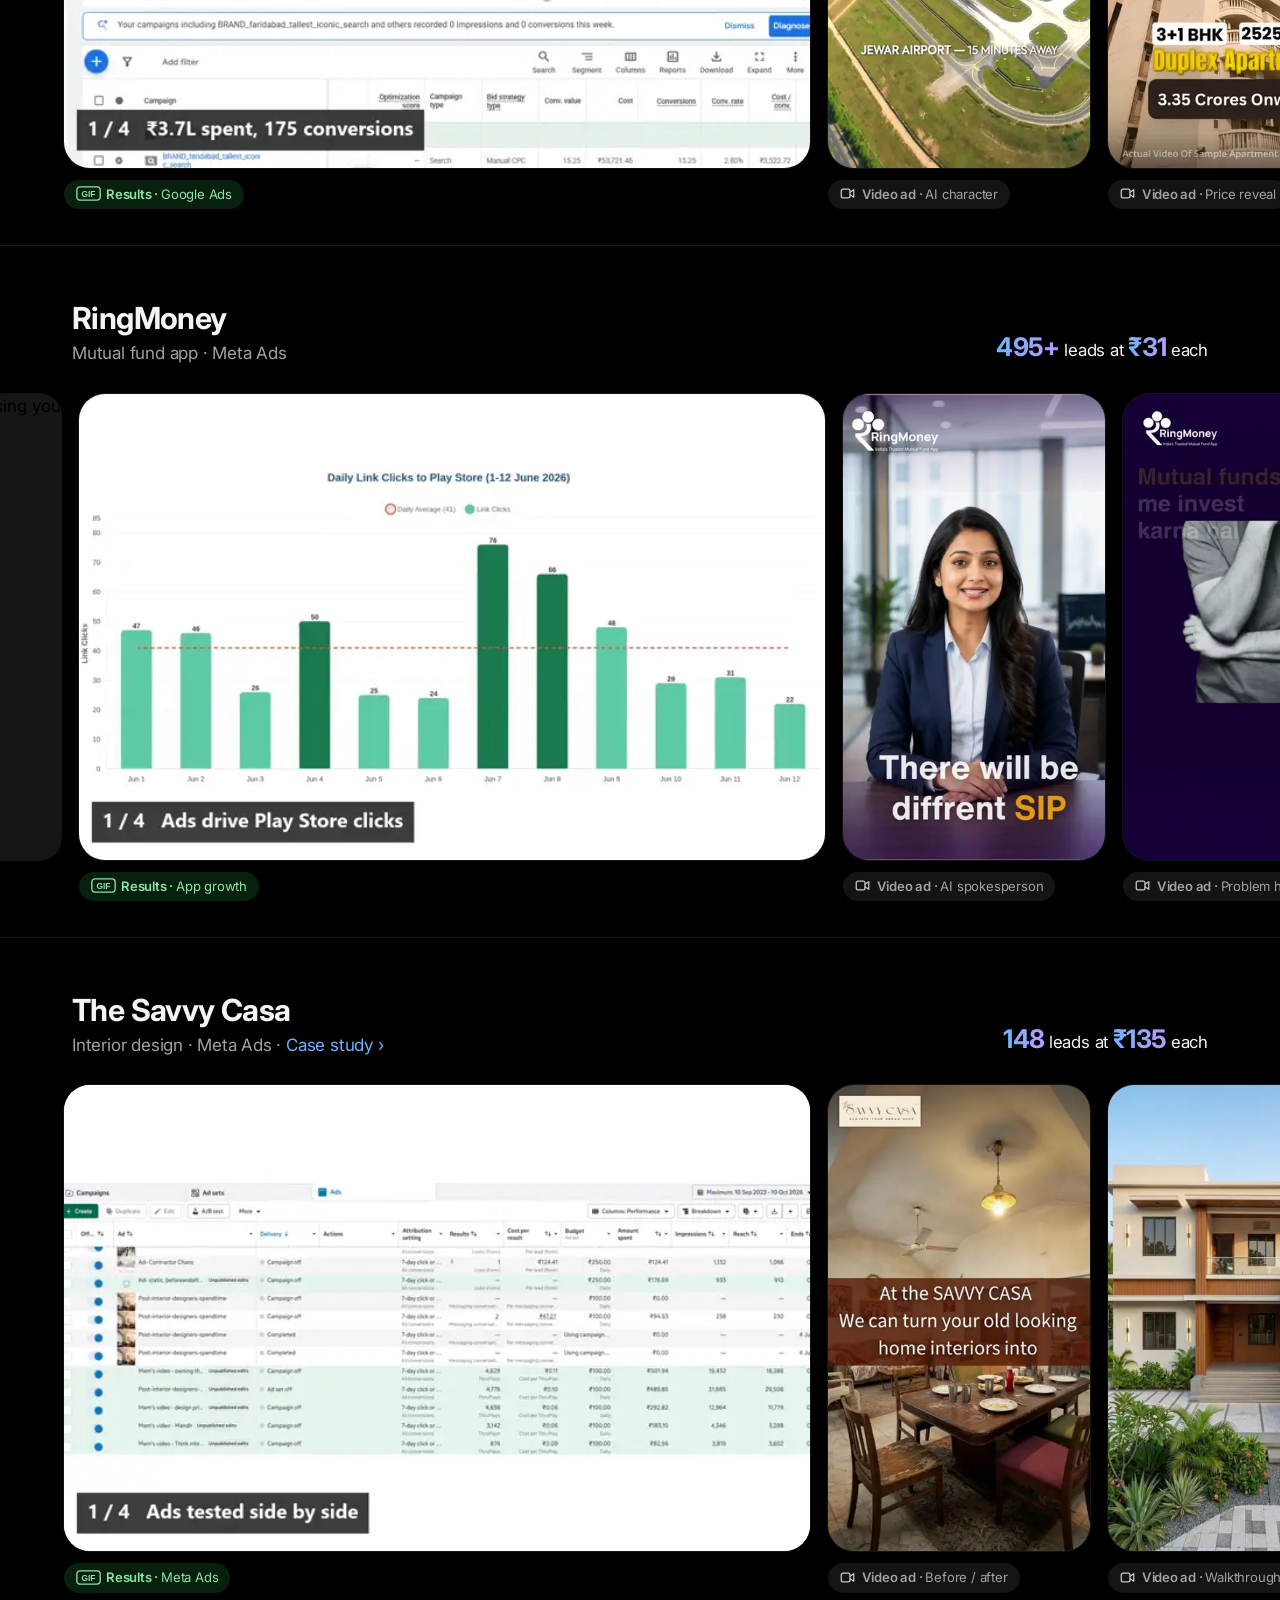
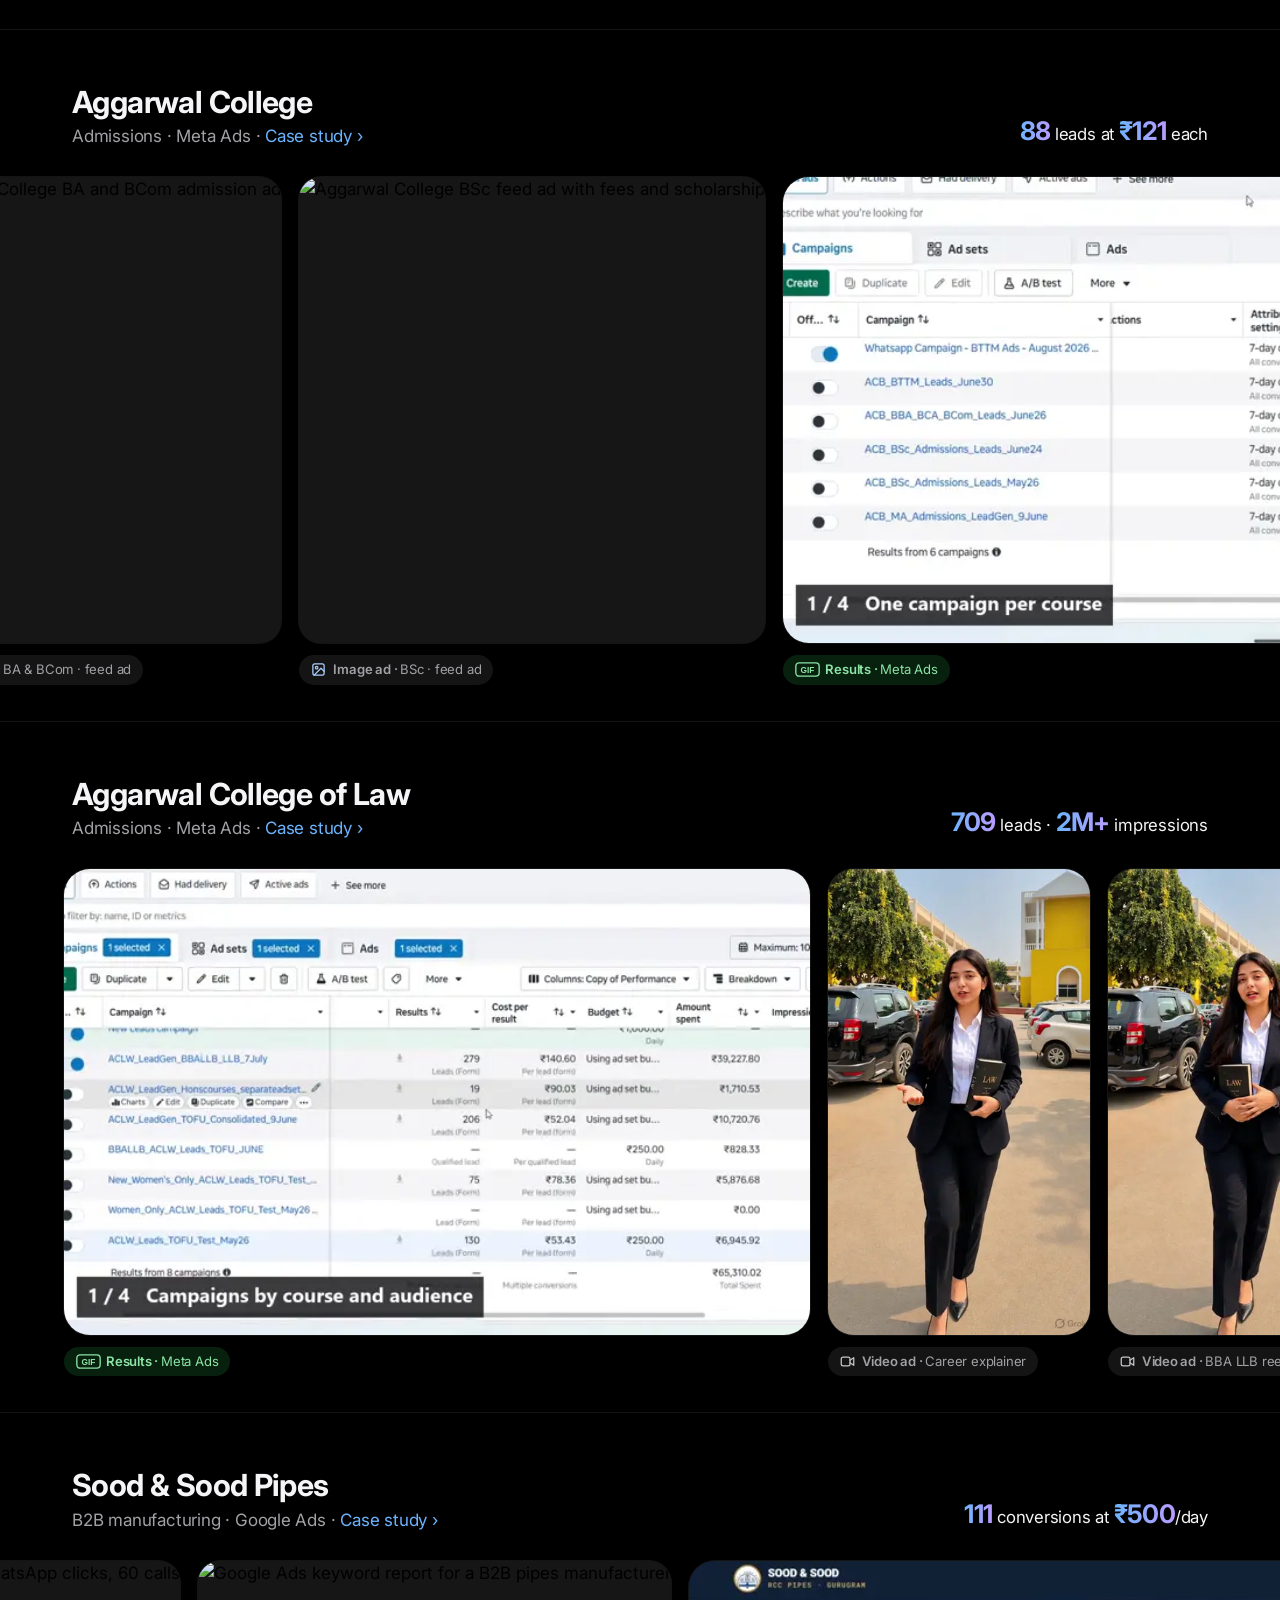
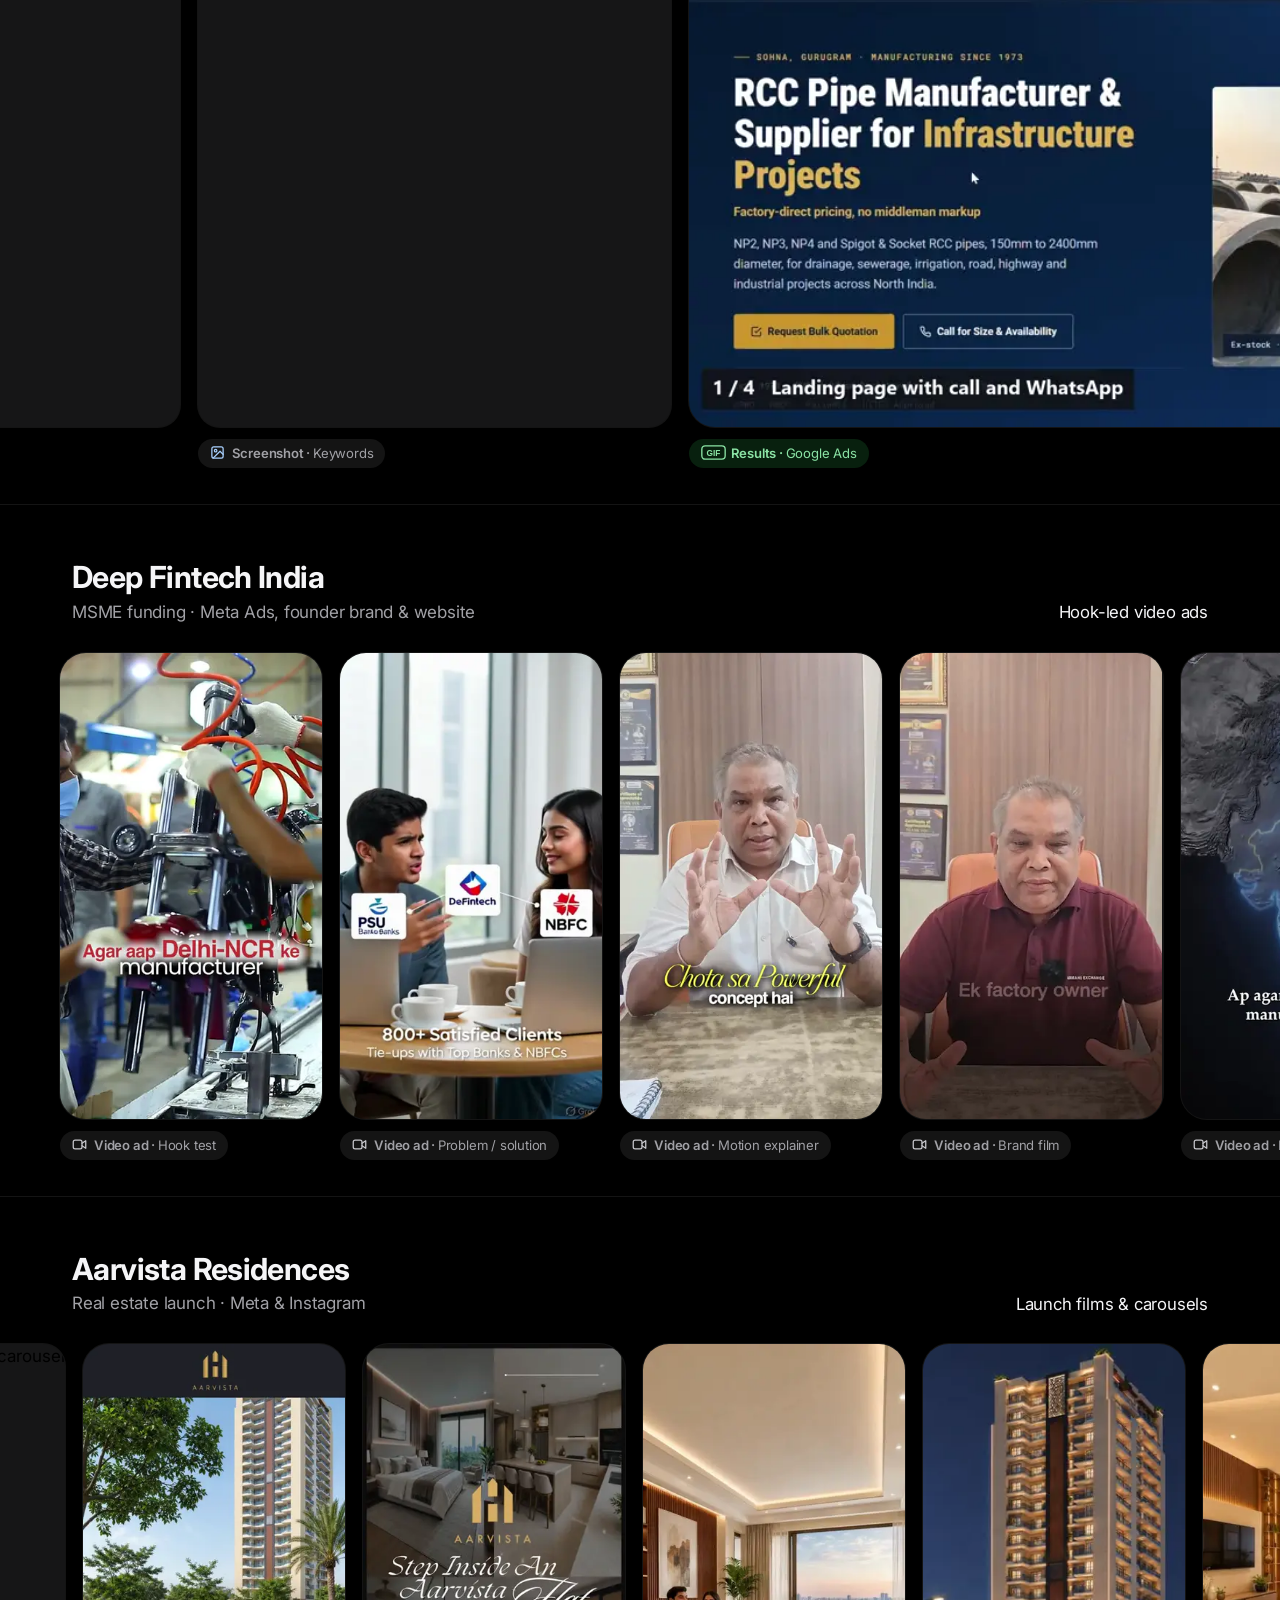
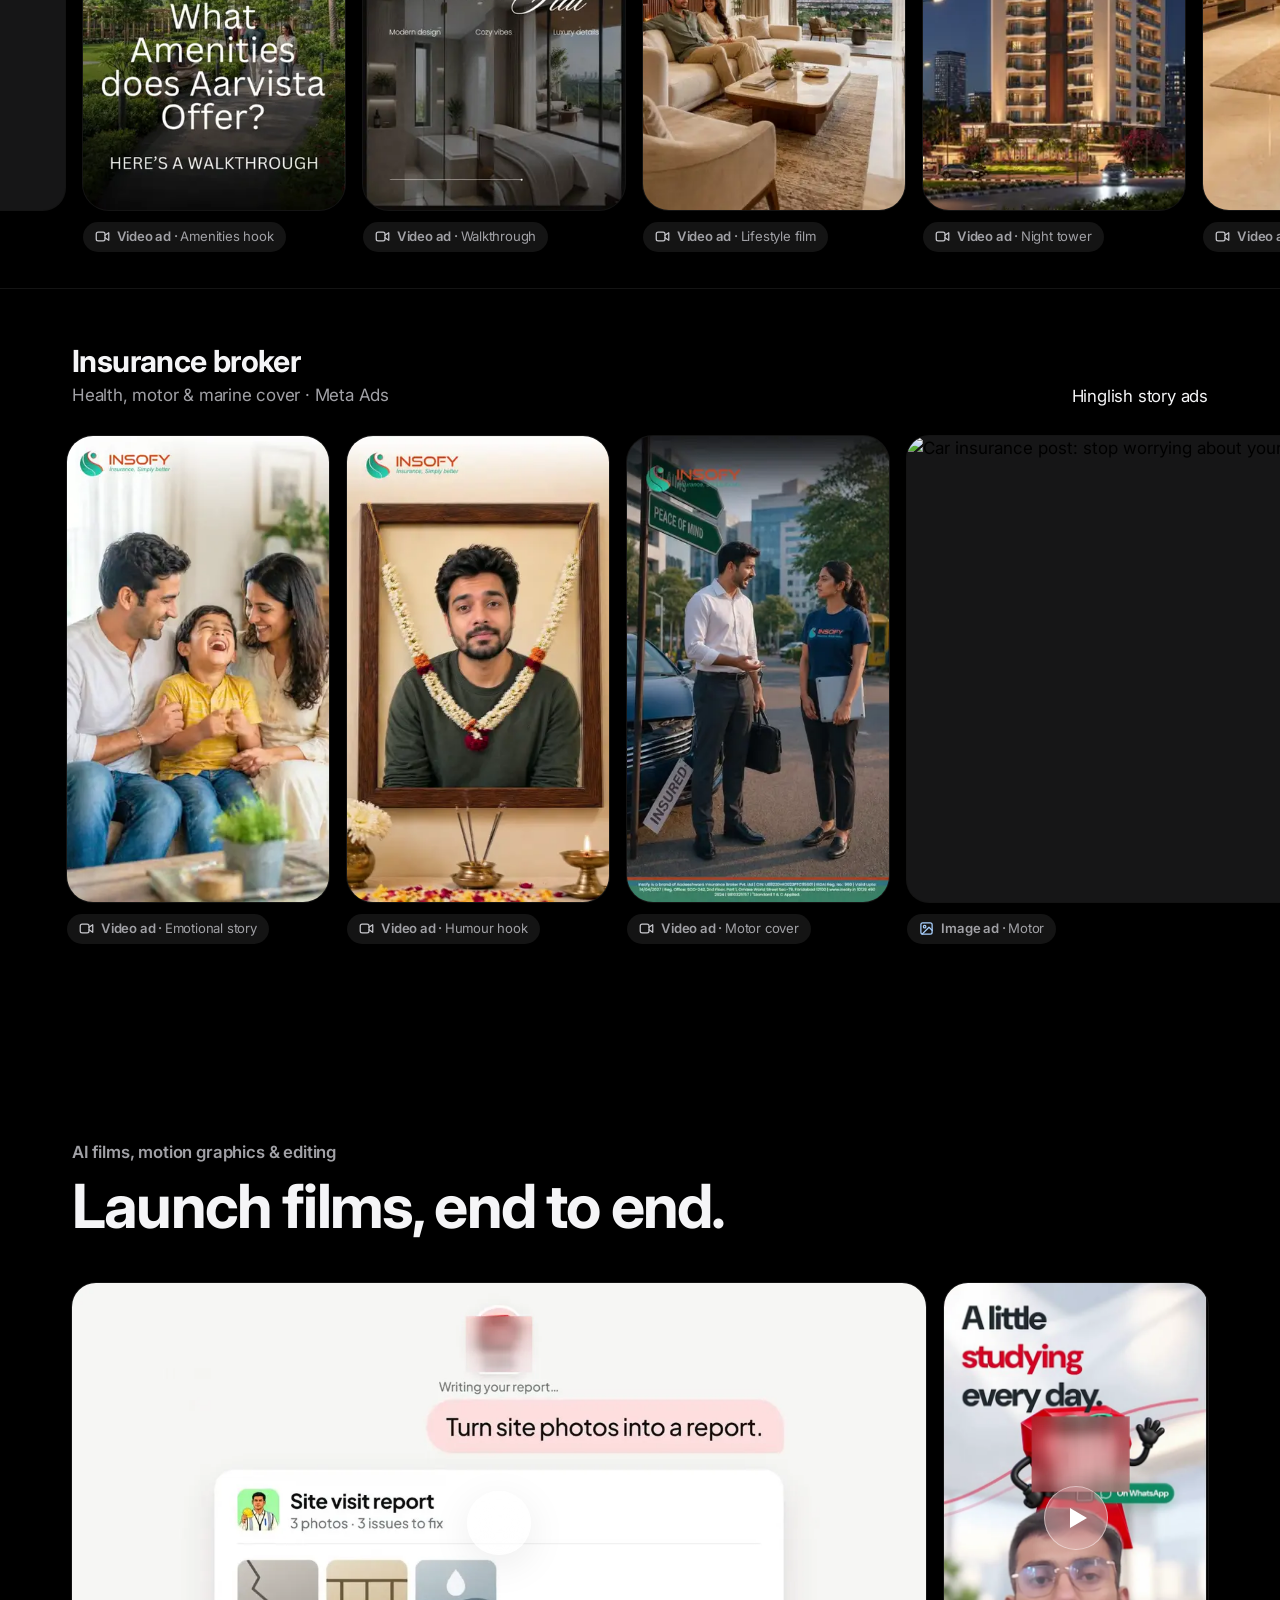
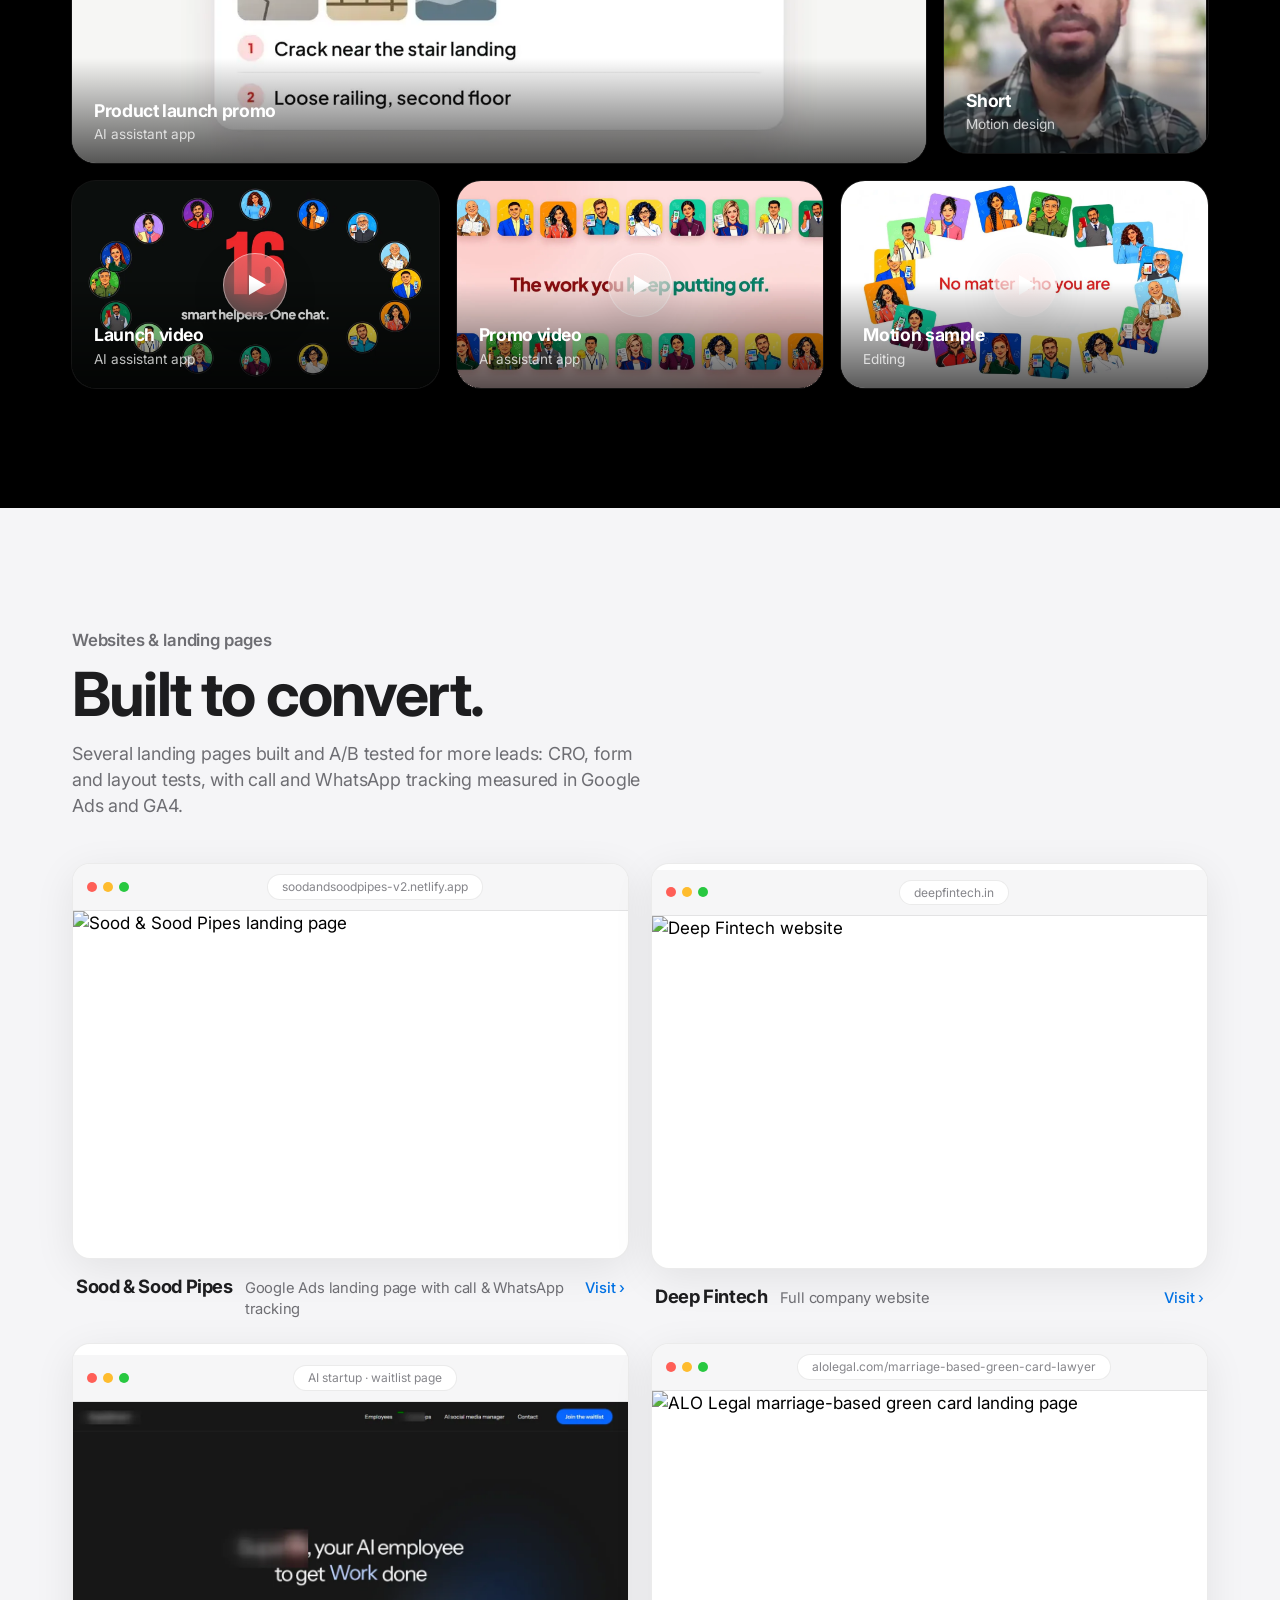
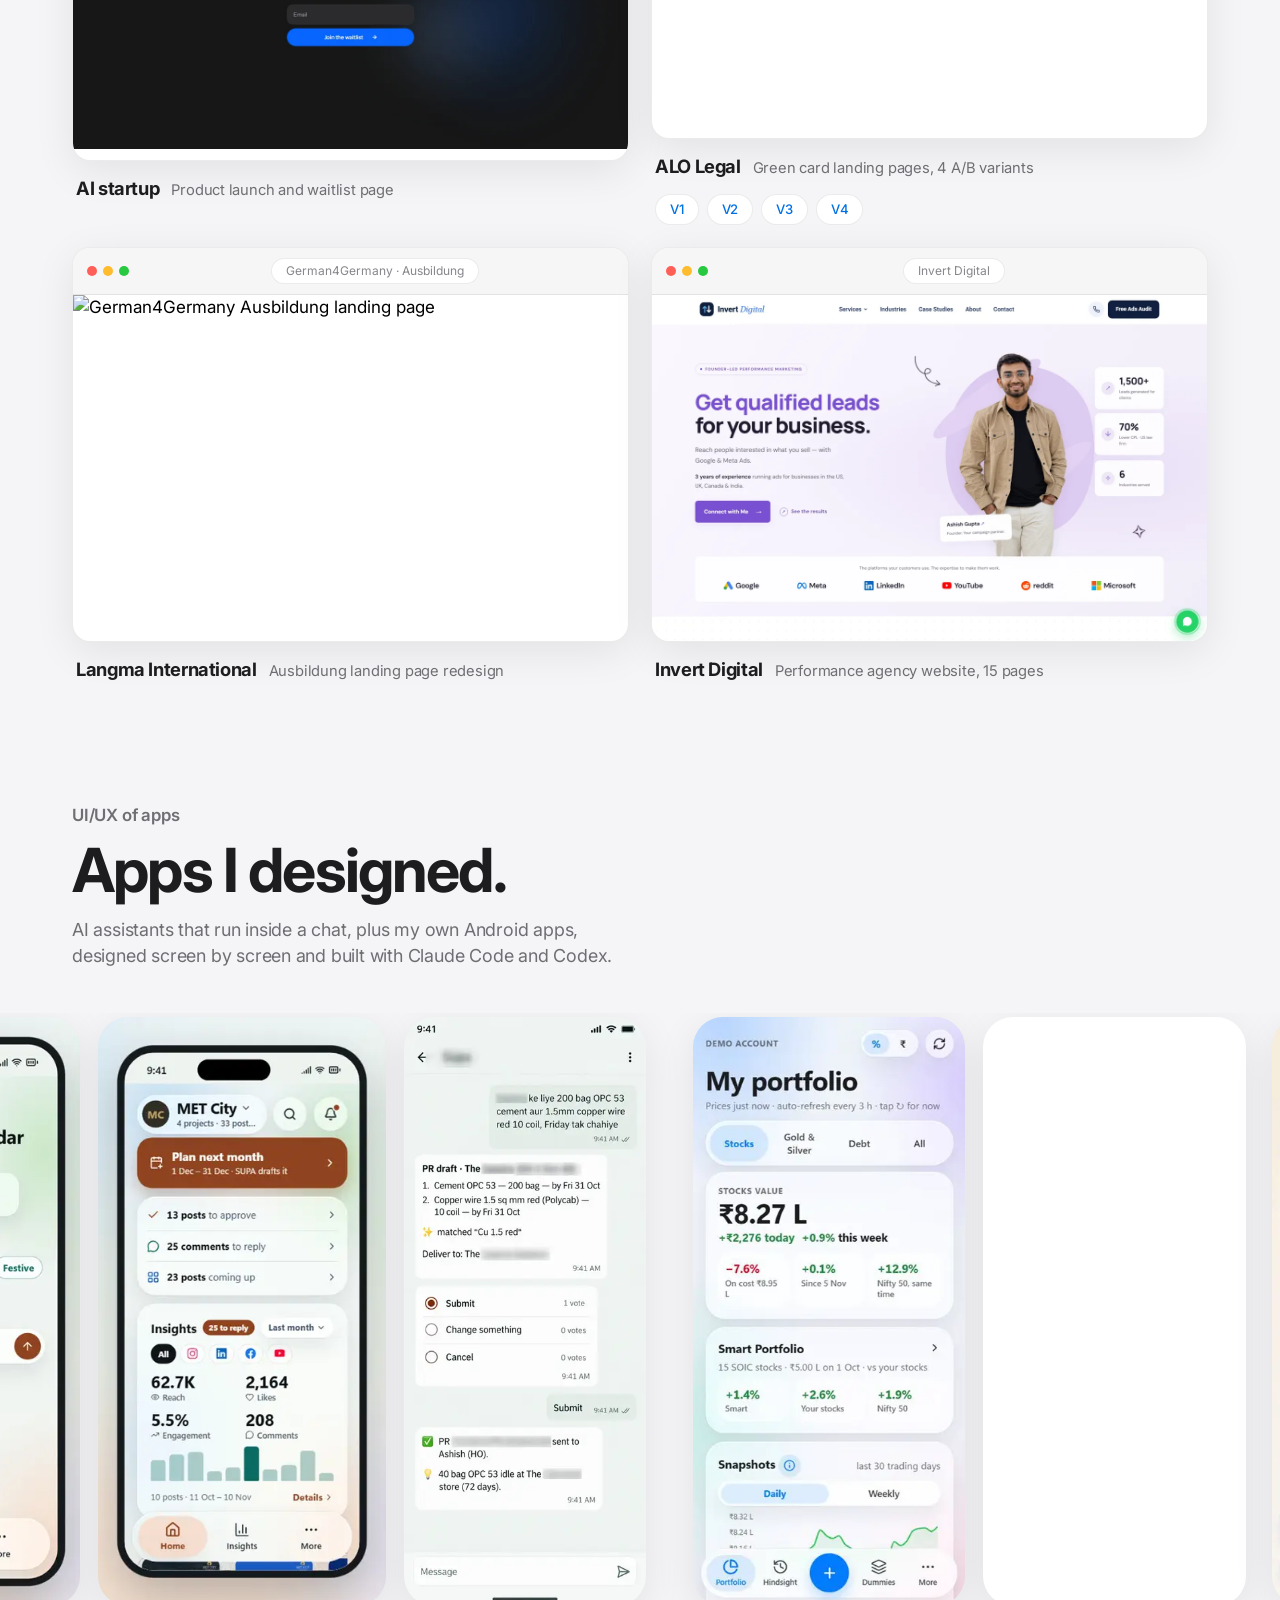
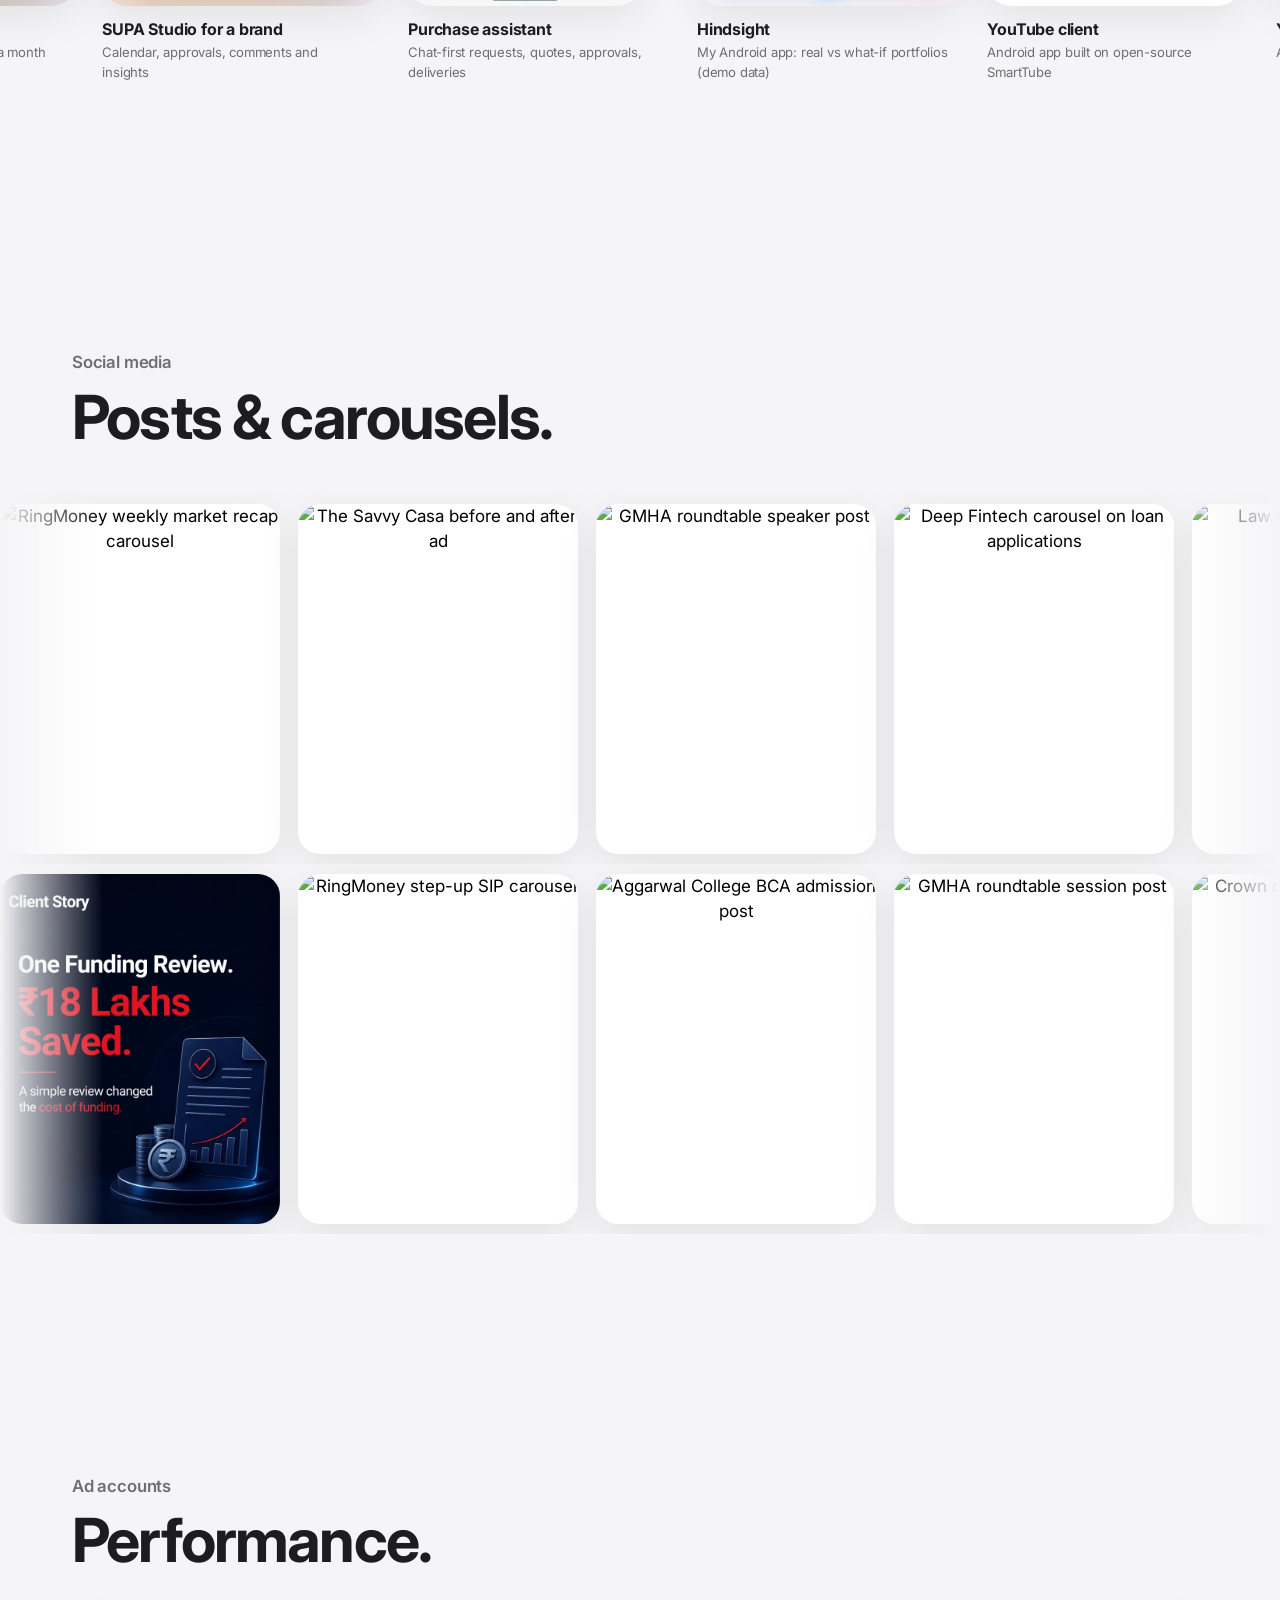
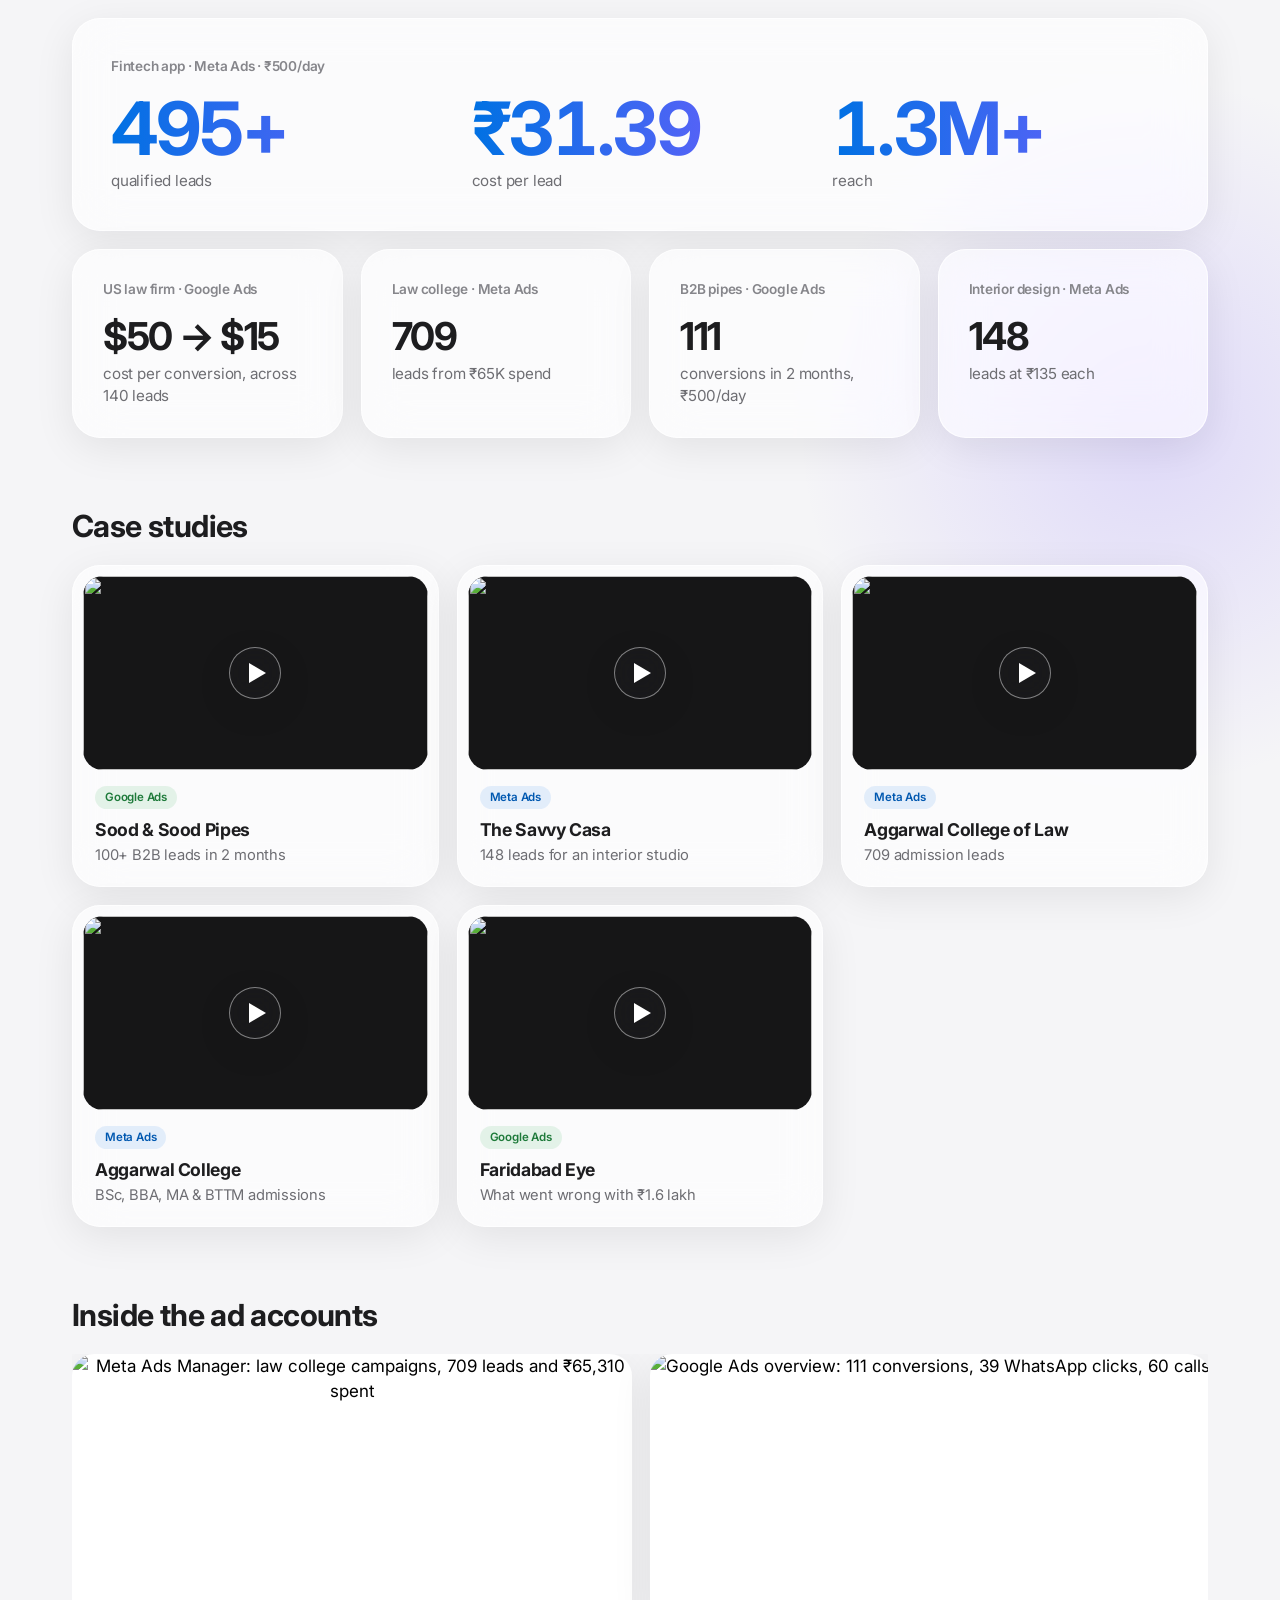
==== commit a7aa4b82: "Hero: engineer turned AI marketer; AI in work, motion and contact headings Co-Authored-By: Claude Op" ====
--- a/index.html
+++ b/index.html
@@ -34,7 +34,7 @@
       <div class="hero-mesh" aria-hidden="true"><i></i><i></i><i></i></div>
       <div class="container hero-grid">
         <div class="hero-copy">
-          <h1 class="reveal">Hi, I'm Ashish.<br><span class="grad">Engineer turned marketer.</span></h1>
+          <h1 class="reveal">Hi, I'm Ashish.<br><span class="grad">Engineer turned AI marketer.</span></h1>
           <p class="lead reveal">I love playing with data and AI. 3 years running Meta &amp; Google Ads, building automations and products, and marketing companies with an agency team of seven.</p>
           <div class="hero-actions reveal">
             <a class="btn btn-primary" href="#work">See the work</a>
@@ -66,7 +66,7 @@
     <section id="work" class="section section-dark">
       <div class="container">
         <div class="section-head reveal">
-          <p class="eyebrow">Video &amp; image ads</p>
+          <p class="eyebrow">AI-made video &amp; image ads</p>
           <h2>Client by client.</h2>
         </div>
         <nav class="client-index glass-dark reveal" aria-label="Clients">
@@ -323,7 +323,7 @@
     <section id="motion" class="section section-dark section-motion">
       <div class="container">
         <div class="section-head reveal">
-          <p class="eyebrow">Motion graphics &amp; editing</p>
+          <p class="eyebrow">AI films, motion graphics &amp; editing</p>
           <h2>Launch films, end to end.</h2>
         </div>
 
@@ -588,7 +588,7 @@
     <section id="contact" class="section contact">
       <div class="hero-mesh mesh-soft" aria-hidden="true"><i></i><i></i><i></i></div>
       <div class="container contact-inner reveal">
-        <h2>Let's grow your leads.</h2>
+        <h2>Let's grow your leads with AI.</h2>
         <div class="contact-actions">
           <button class="btn btn-primary" type="button" data-copy="ashishgupta1350@gmail.com">Copy email</button>
           <a class="btn btn-glass" href="https://linkedin.com/in/ashishgupta1350" target="_blank" rel="noopener">LinkedIn</a>
